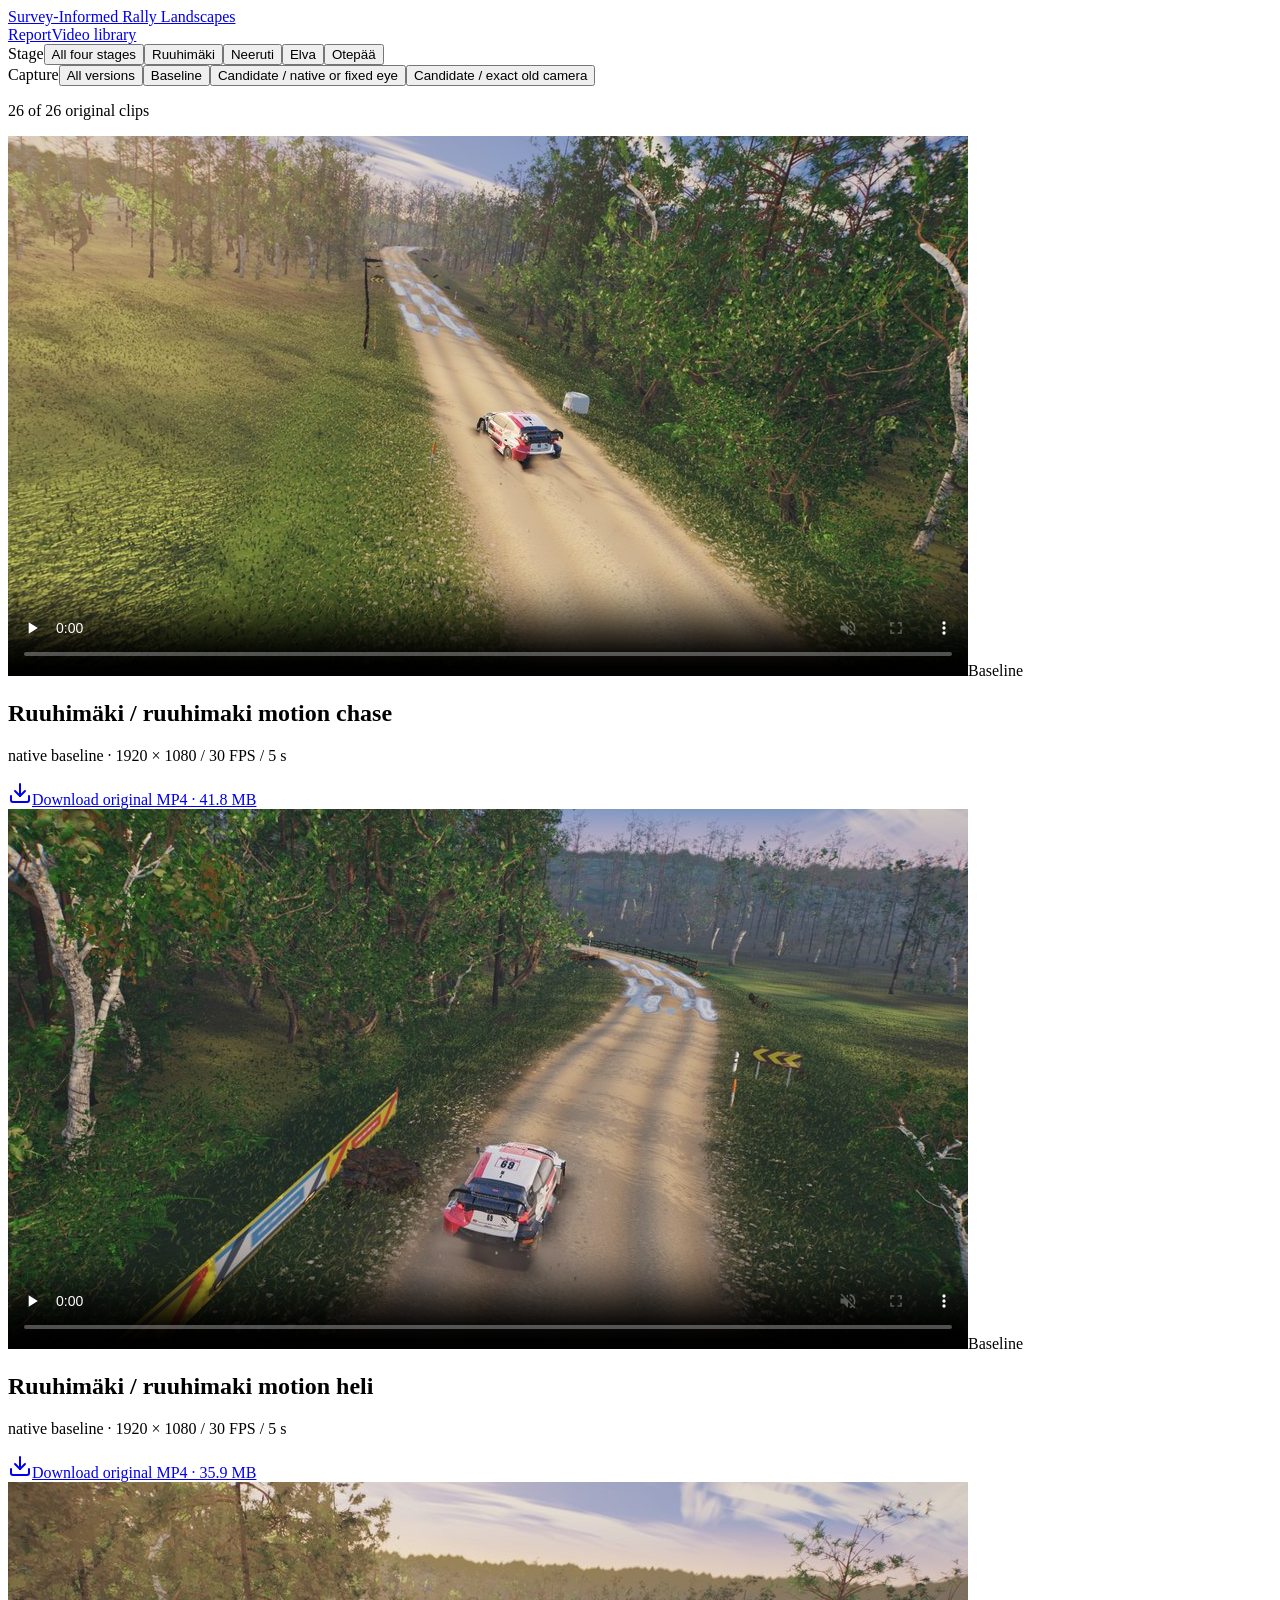
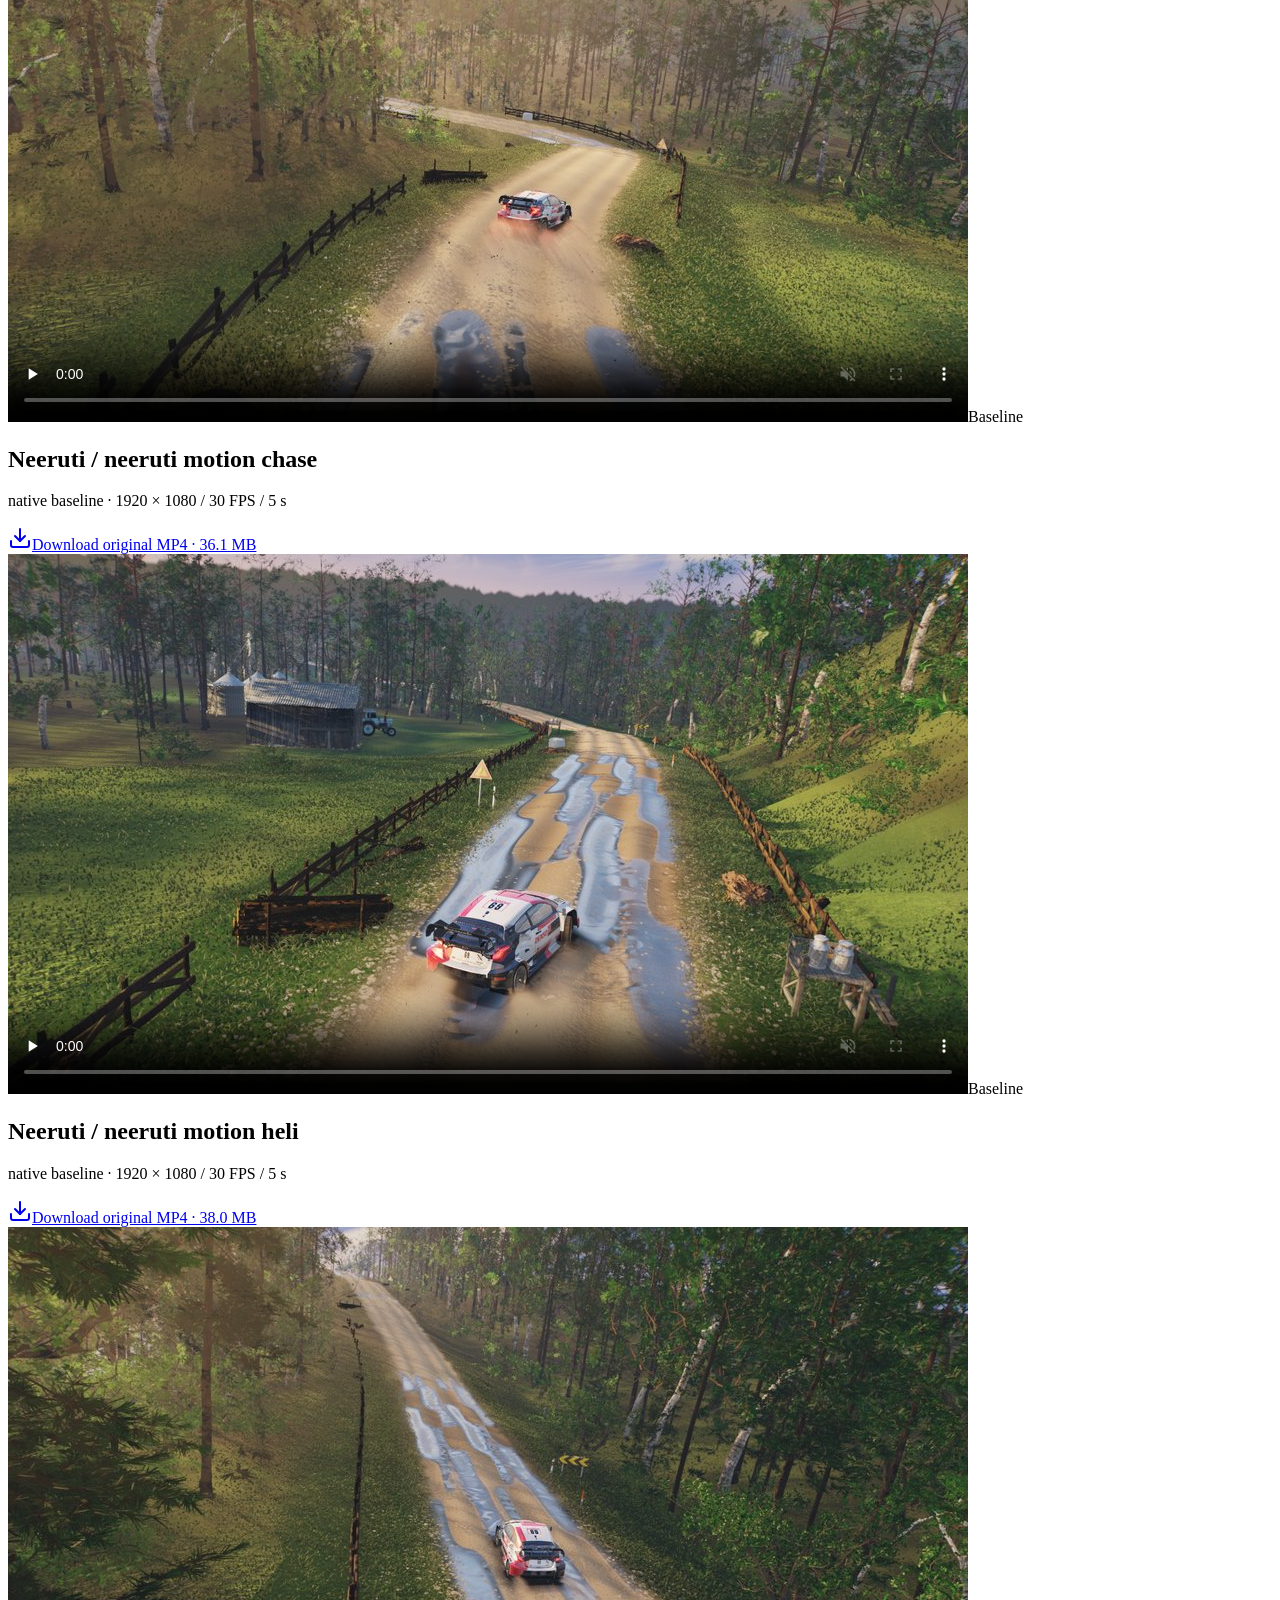
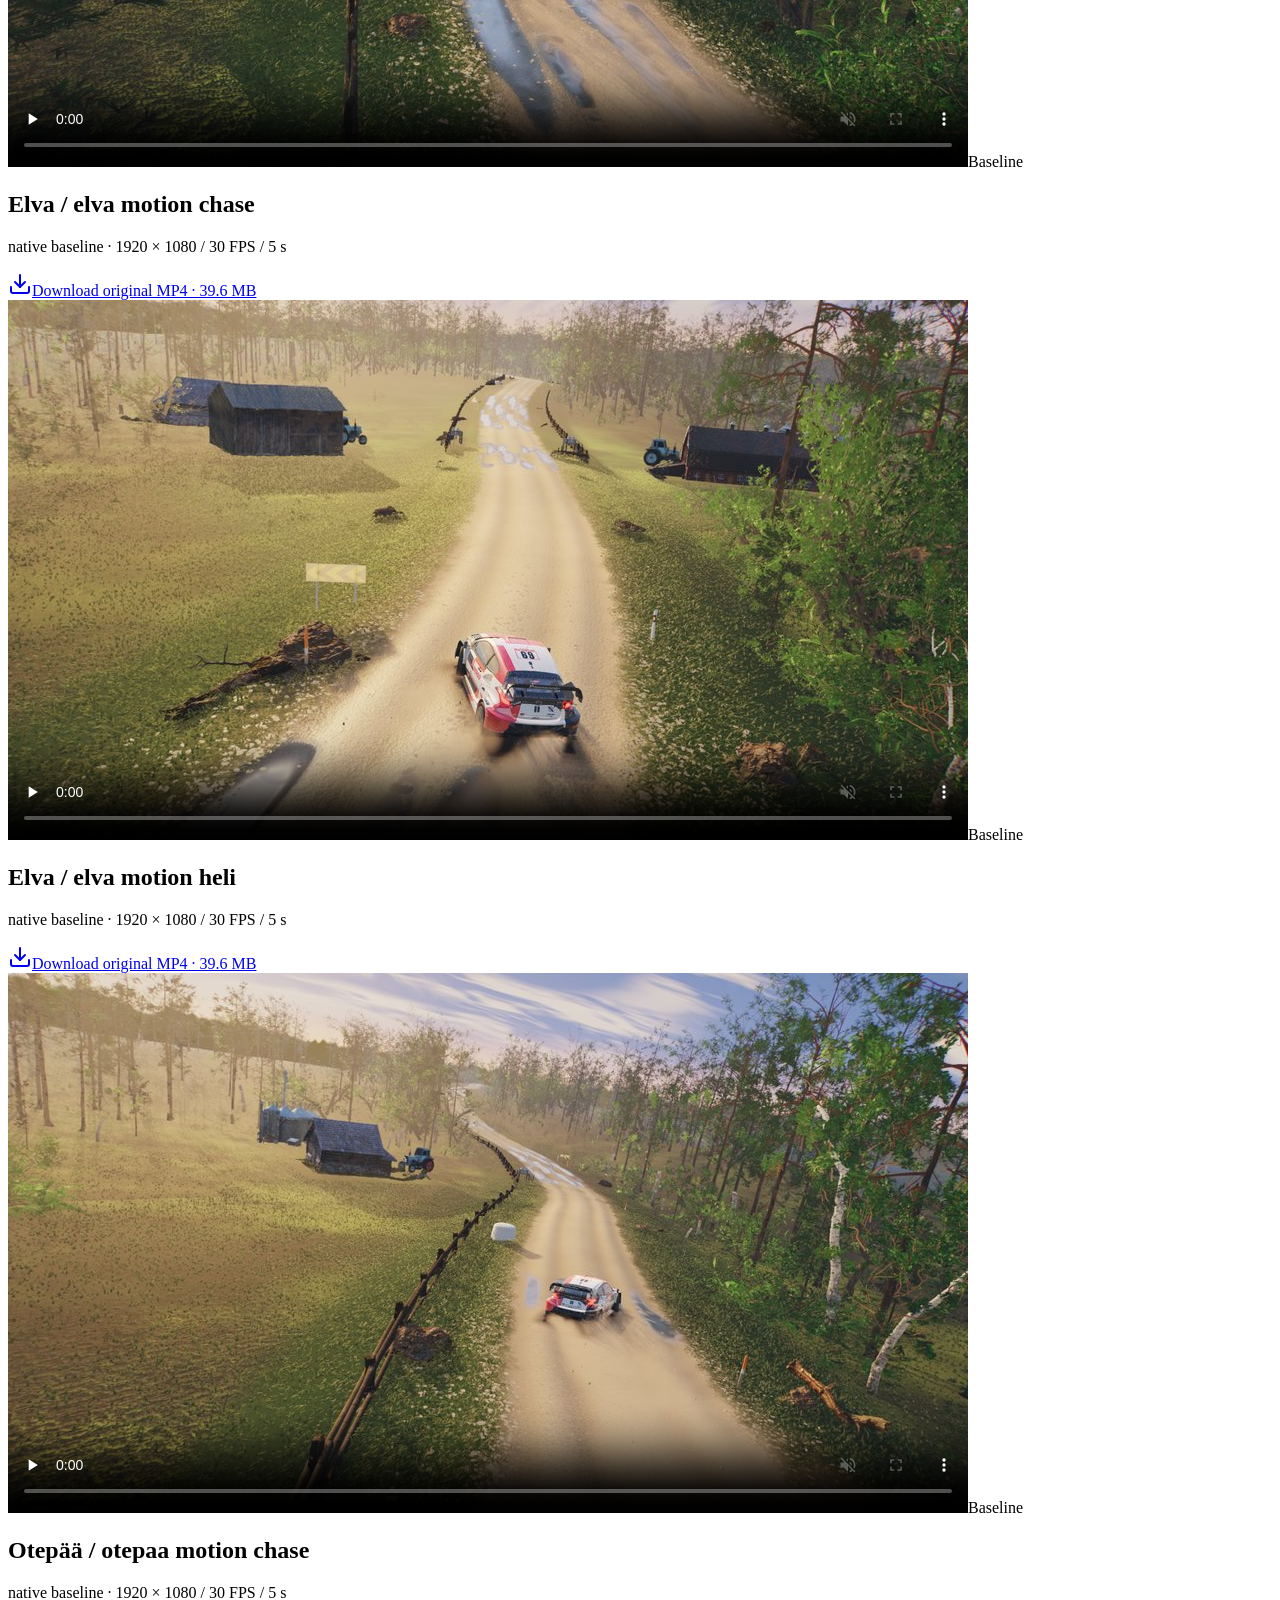
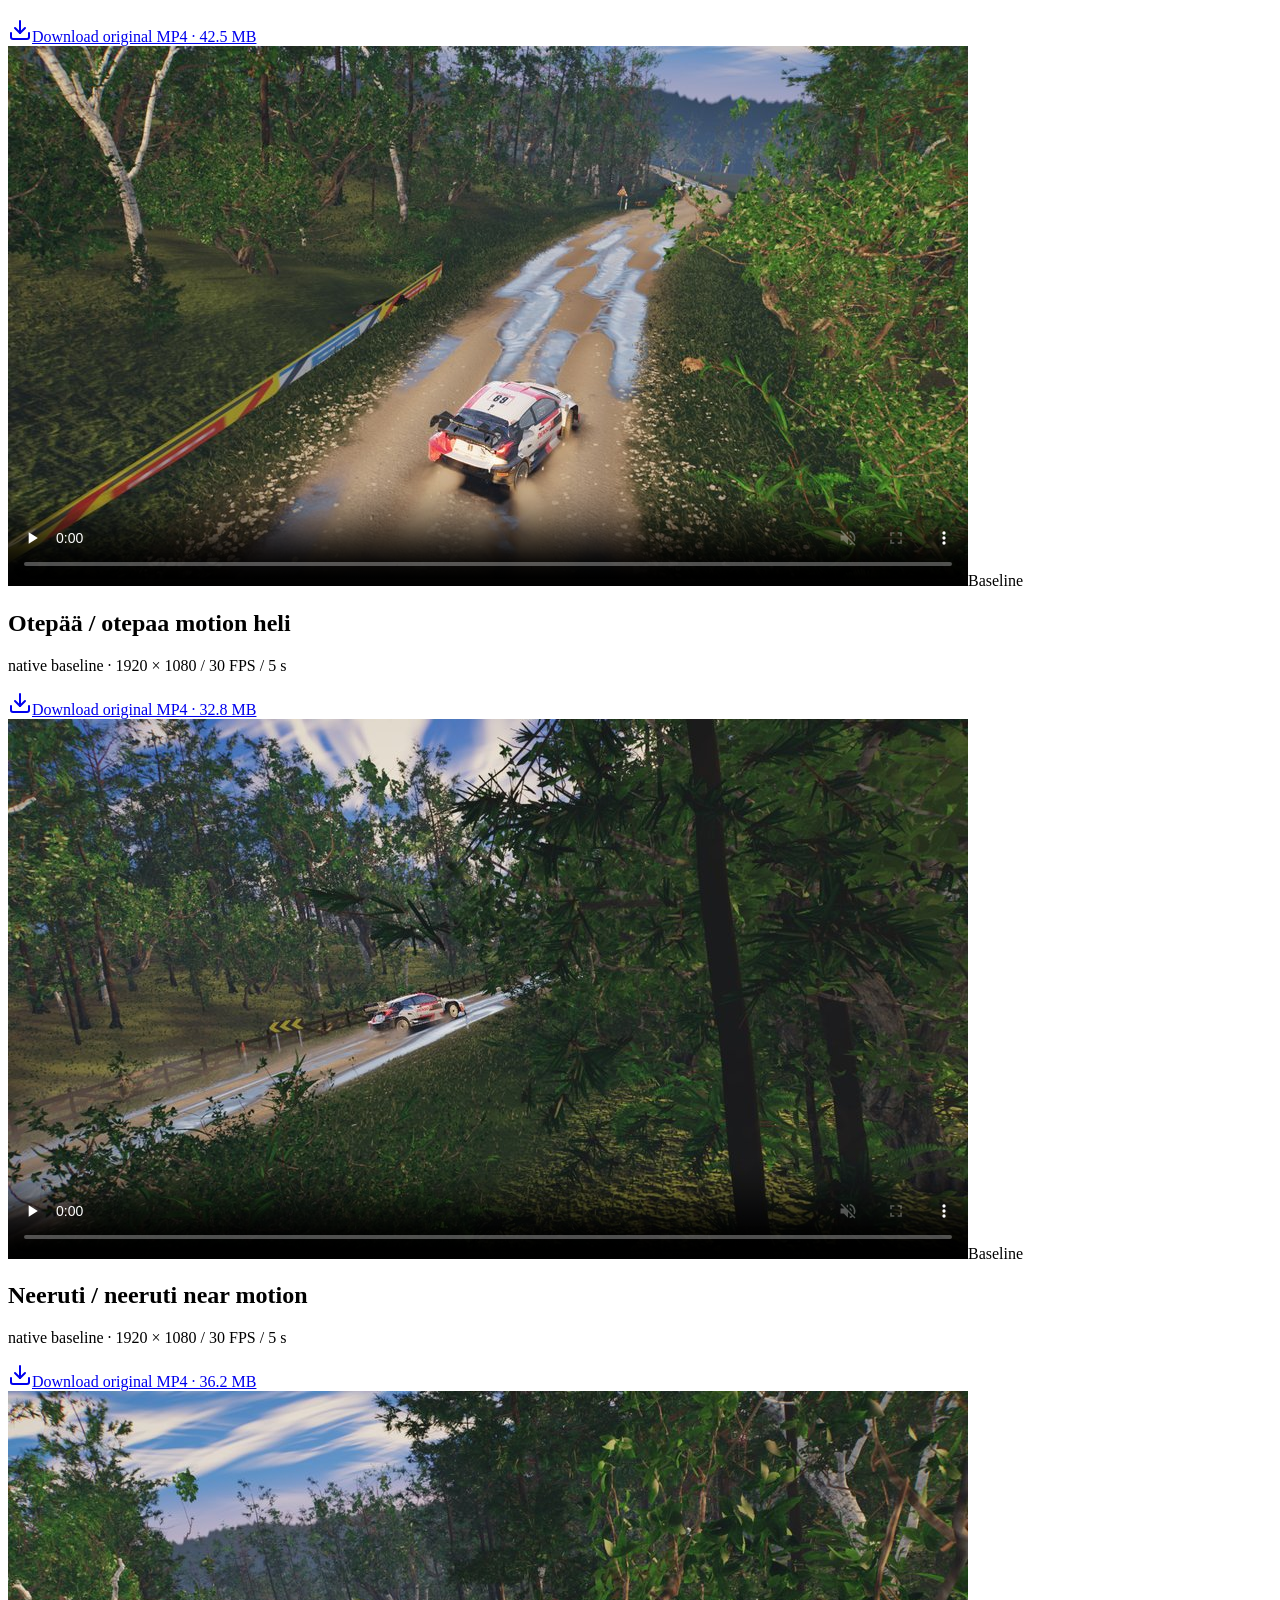
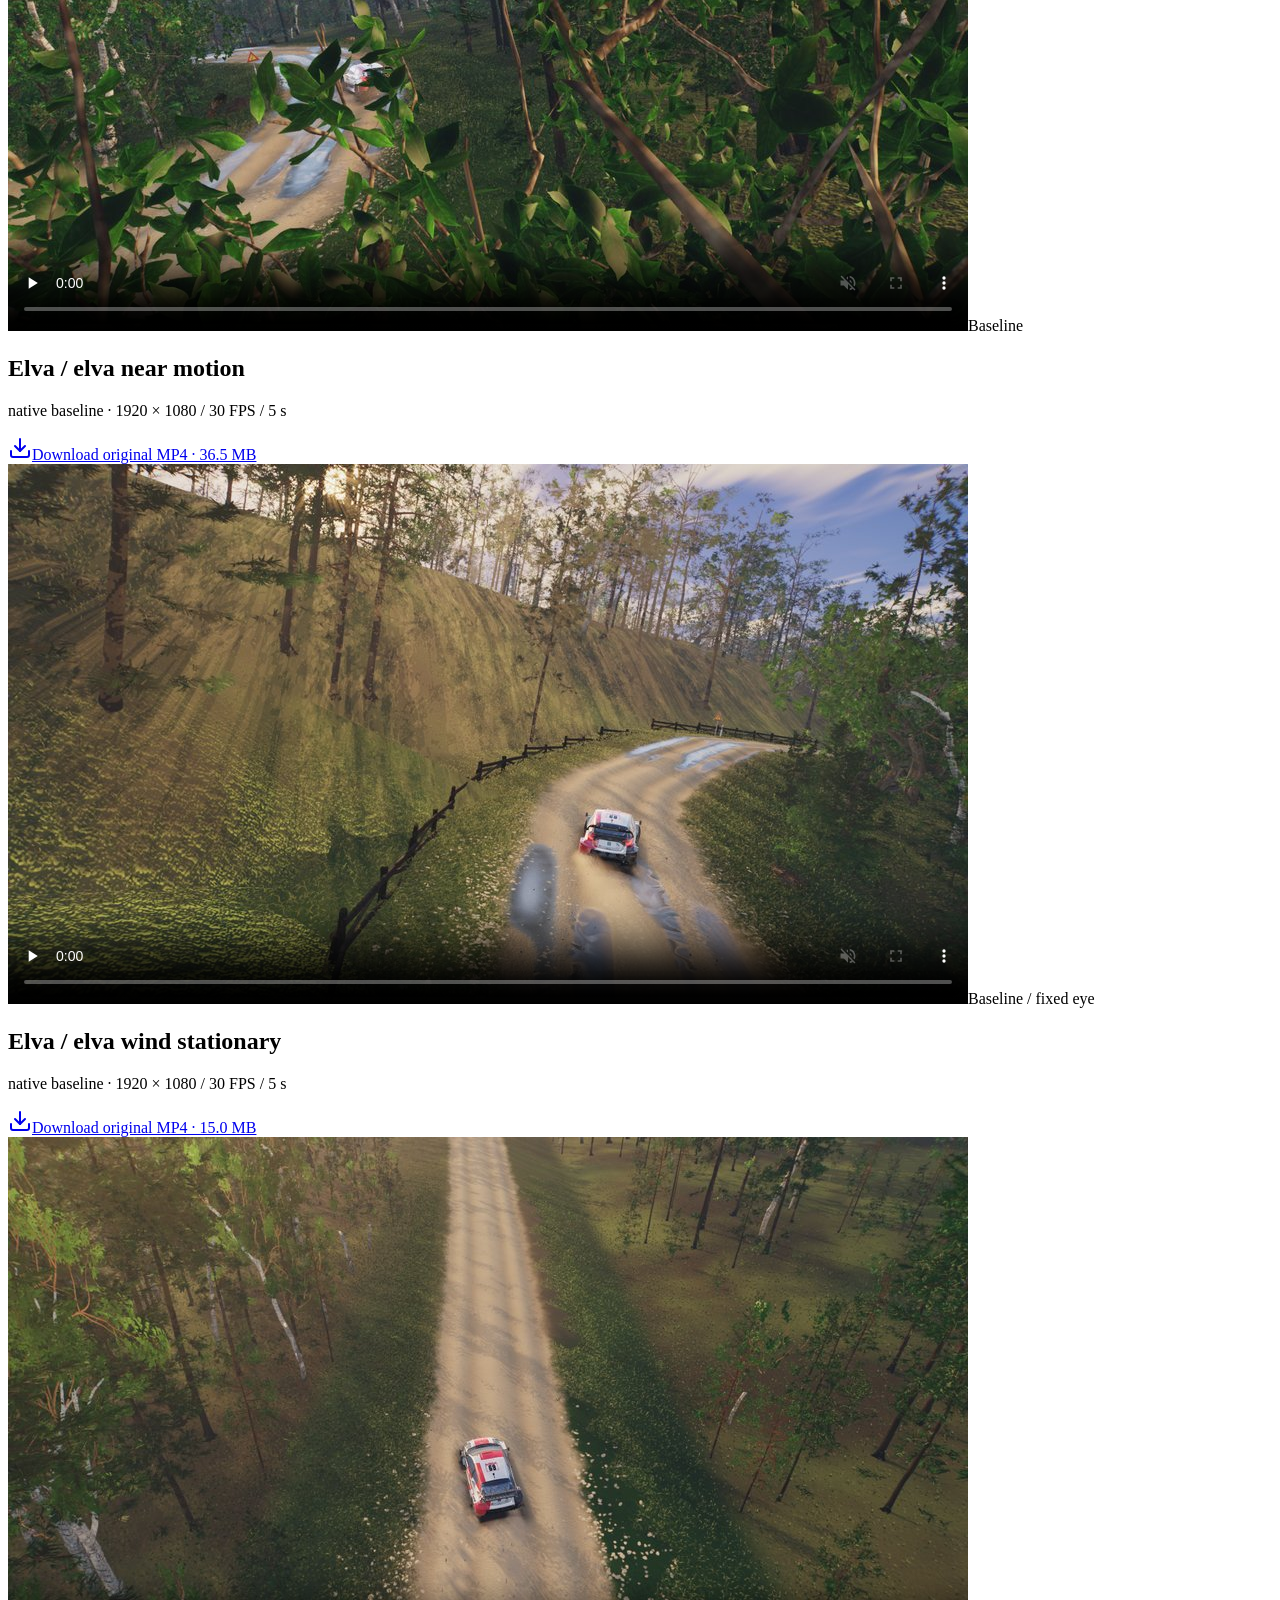
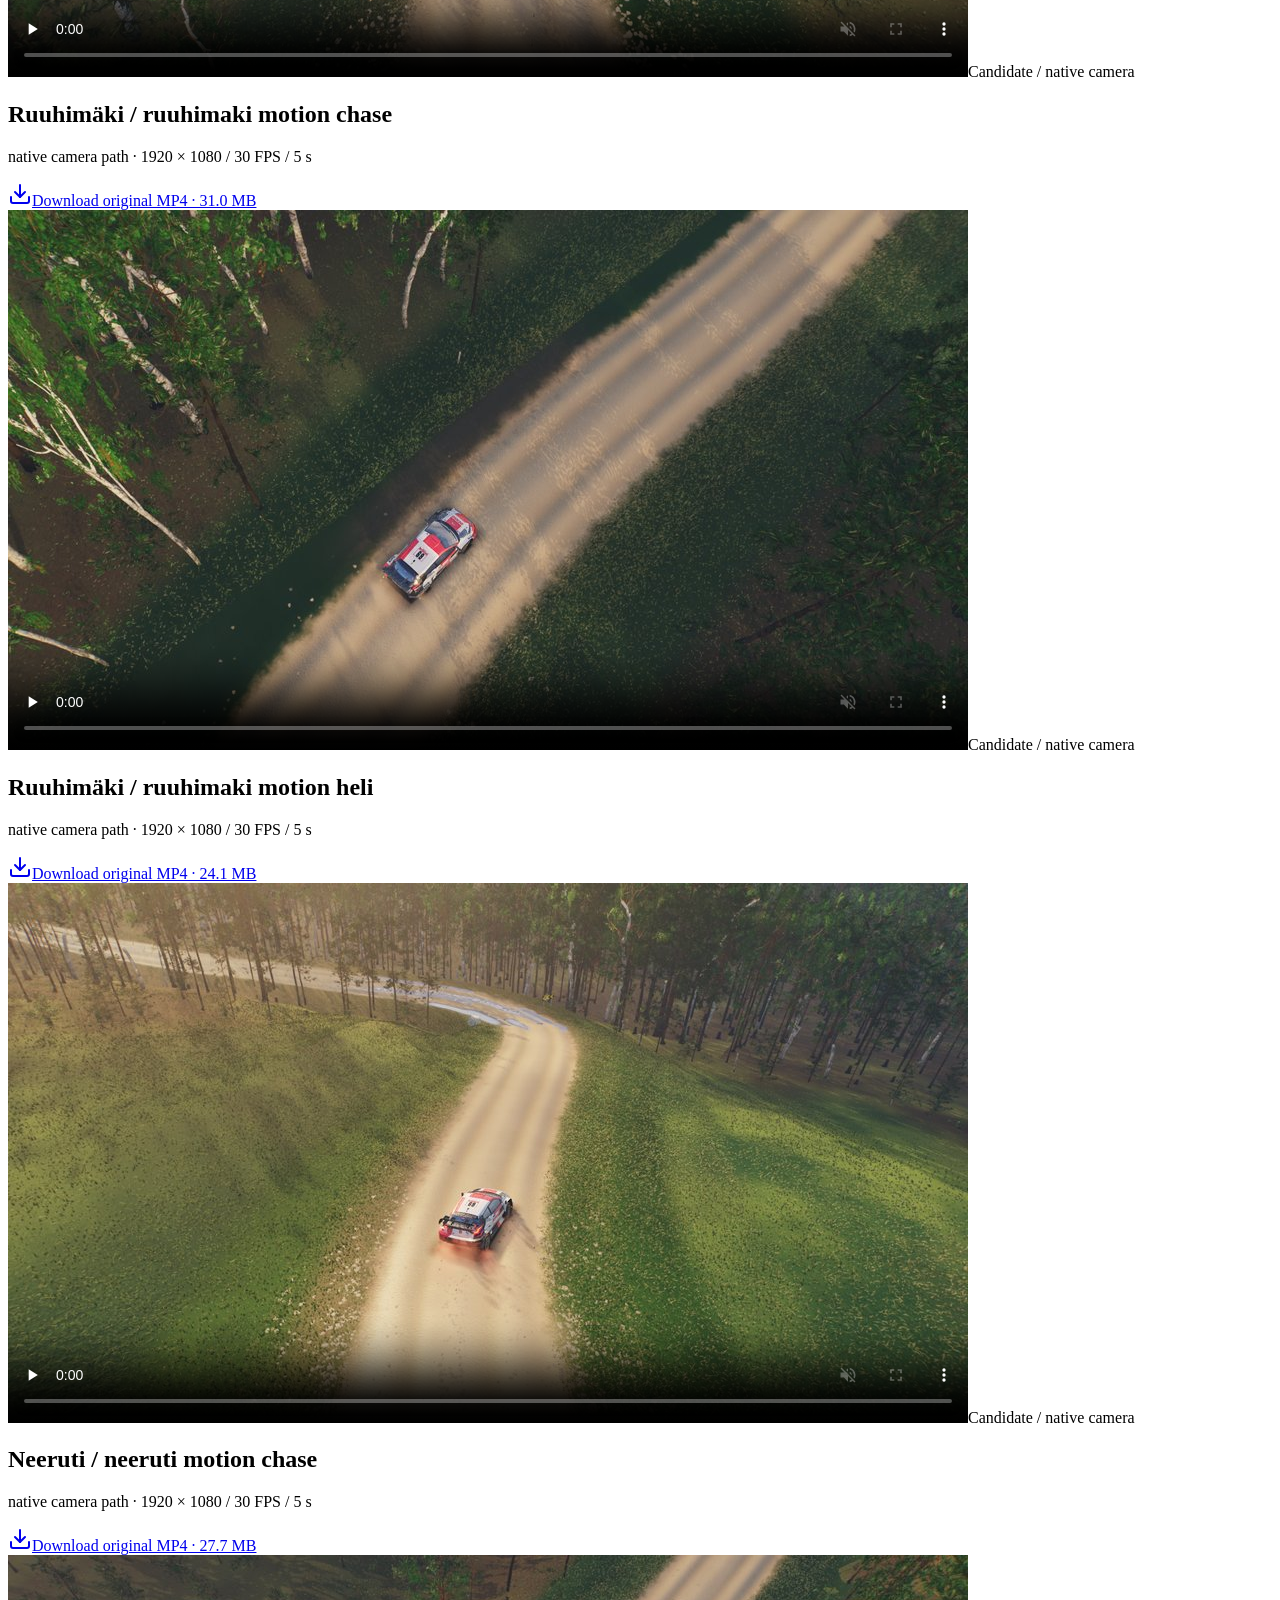
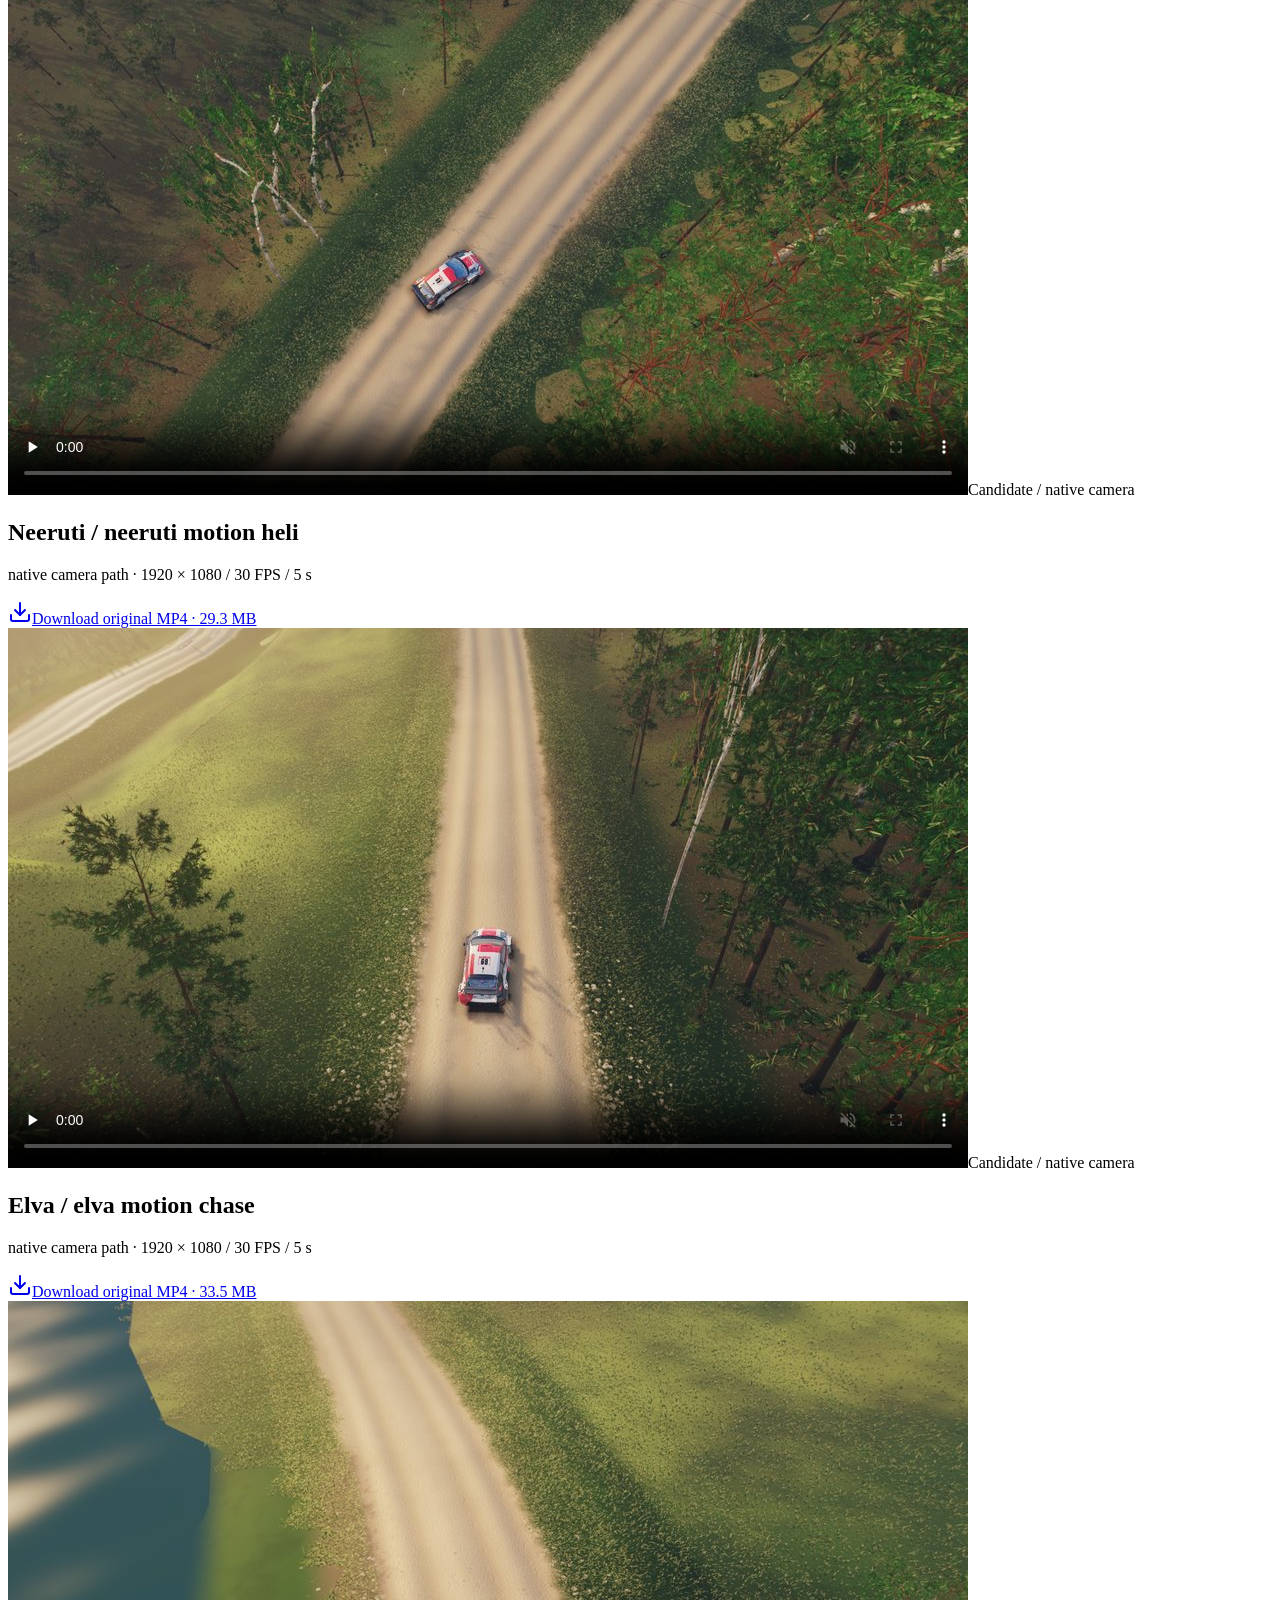
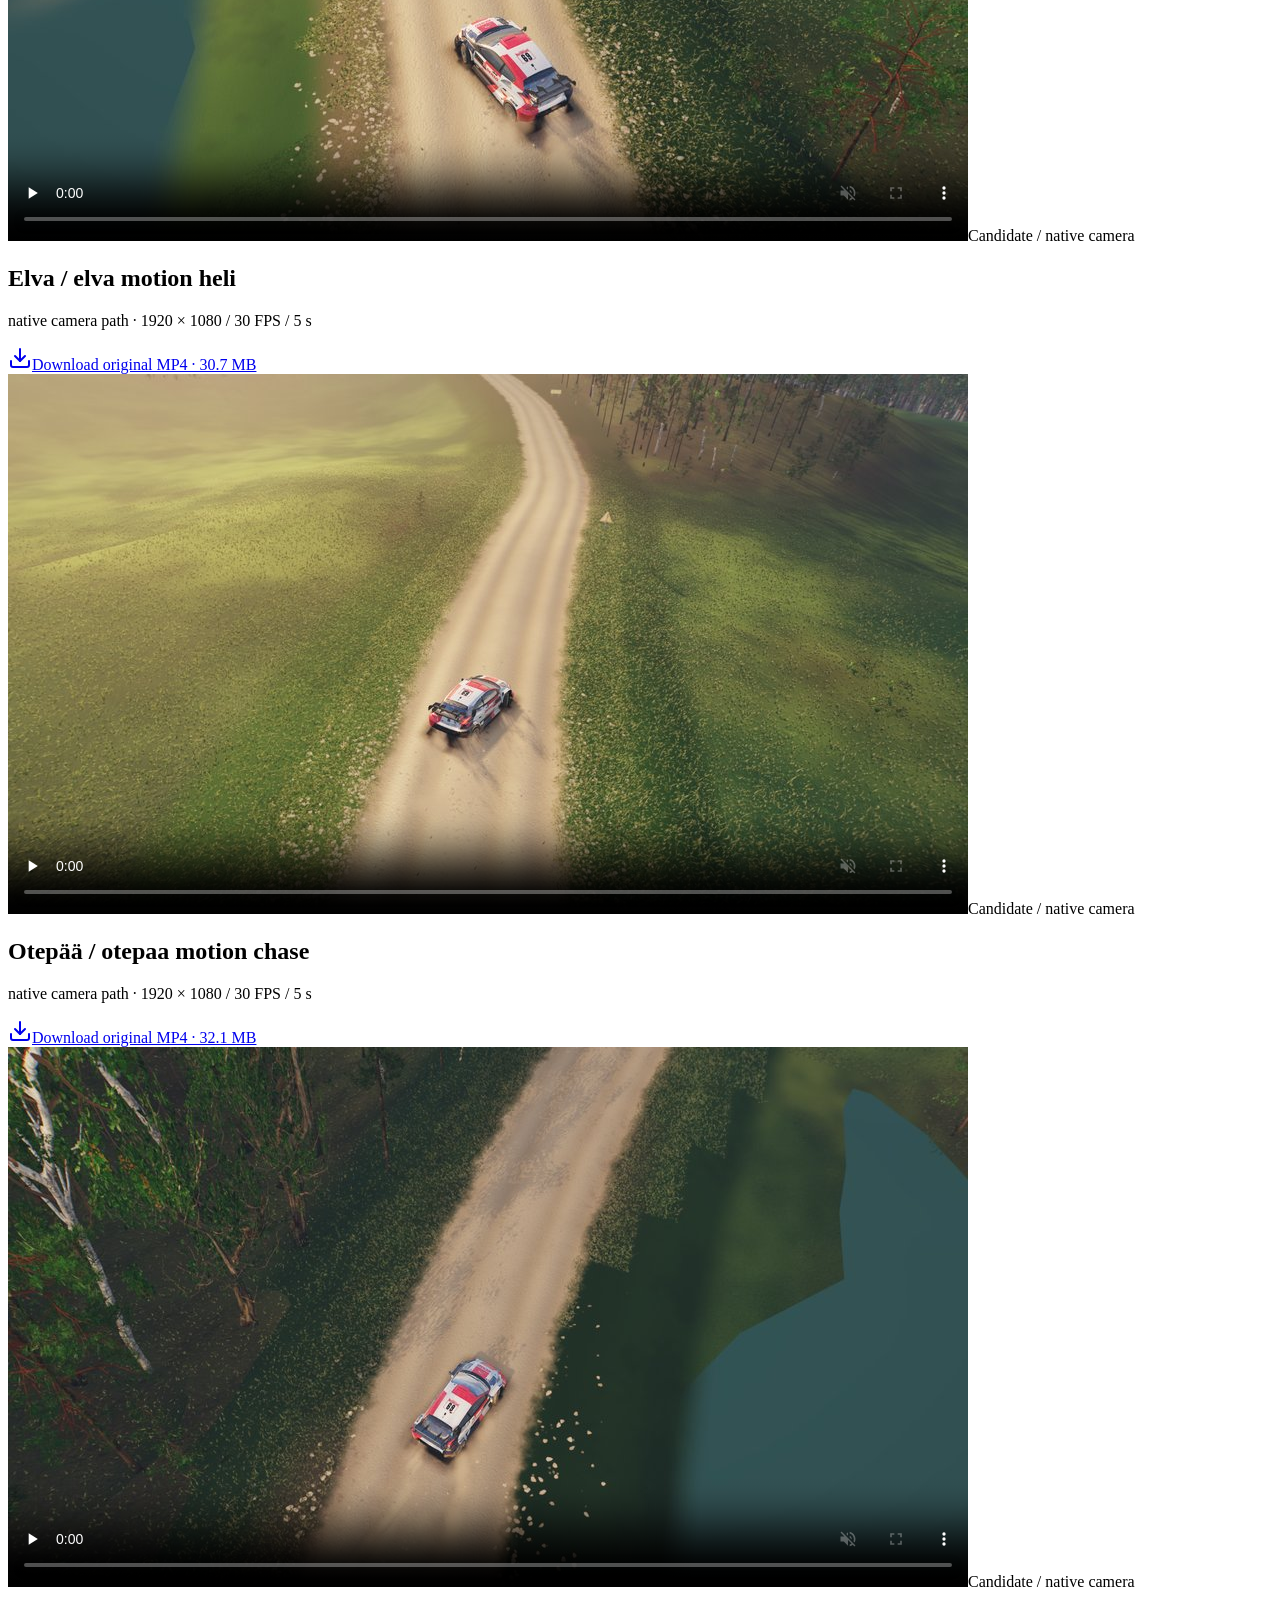
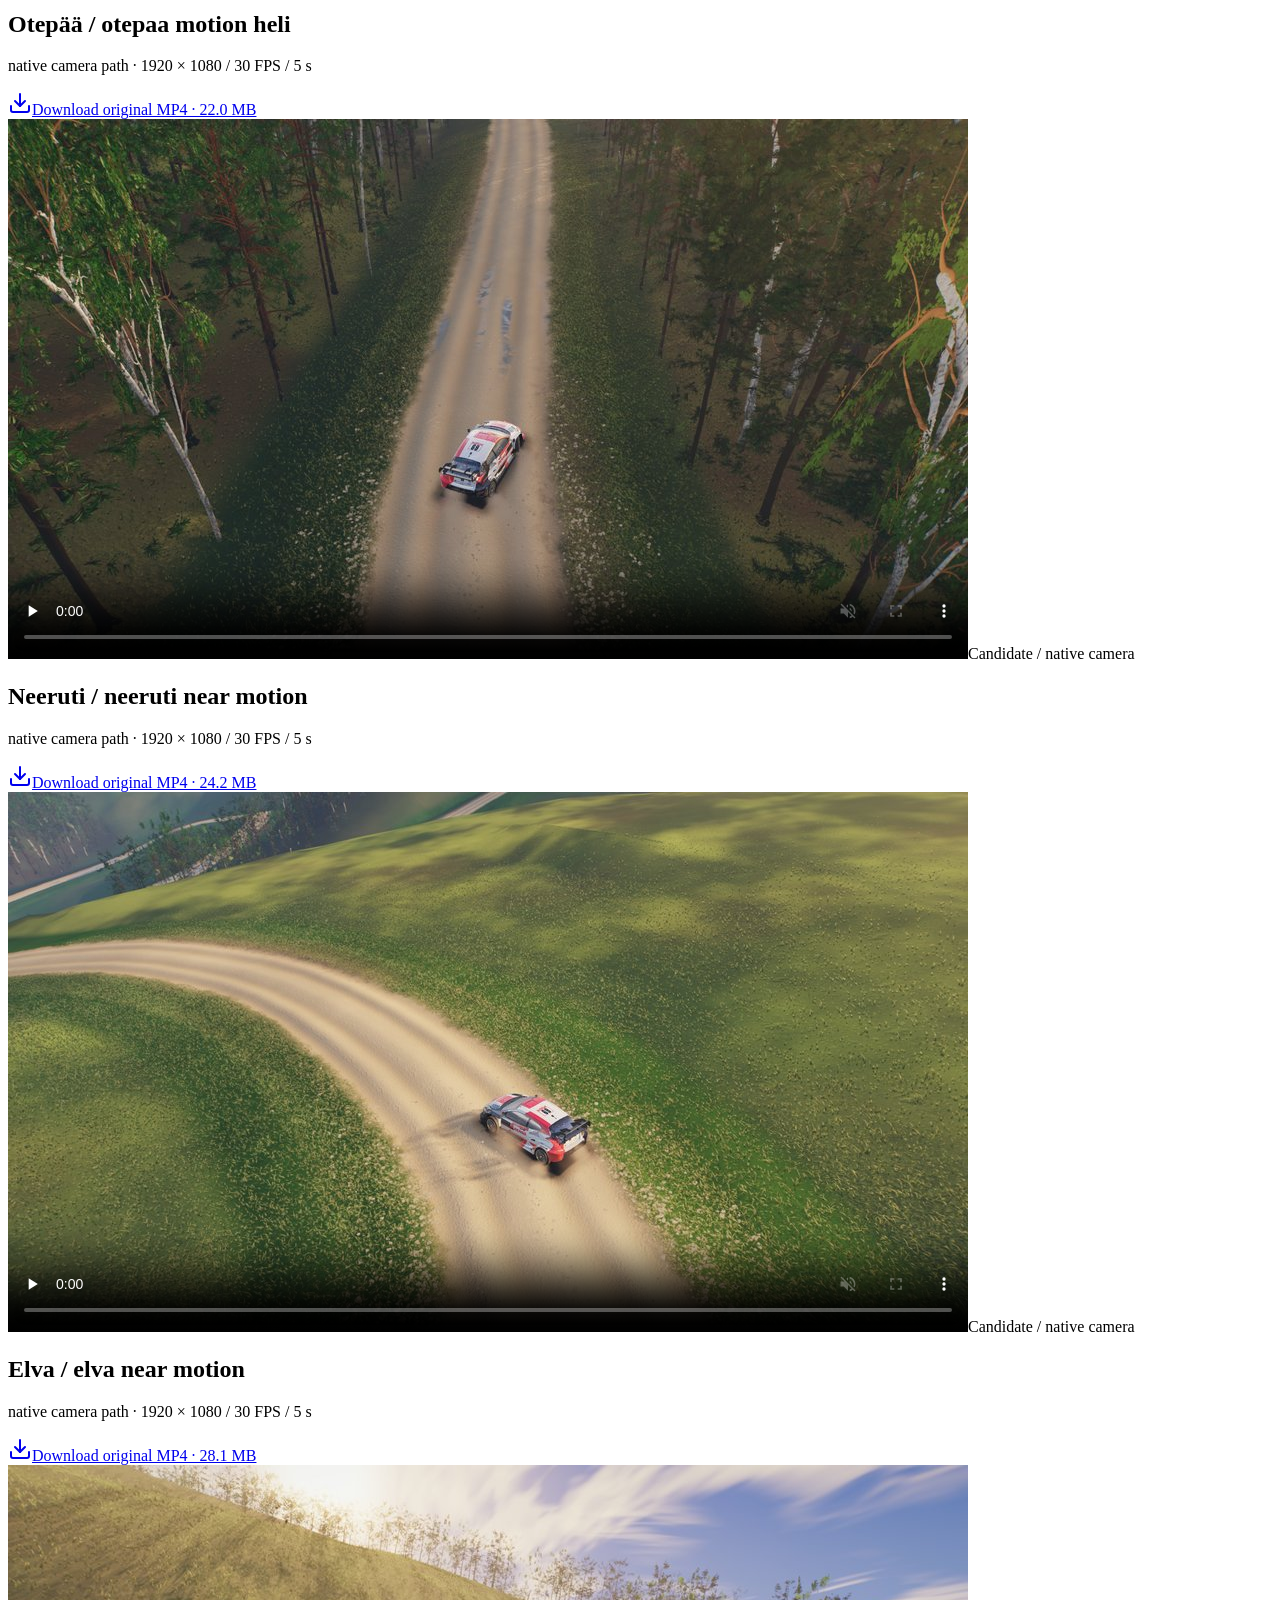
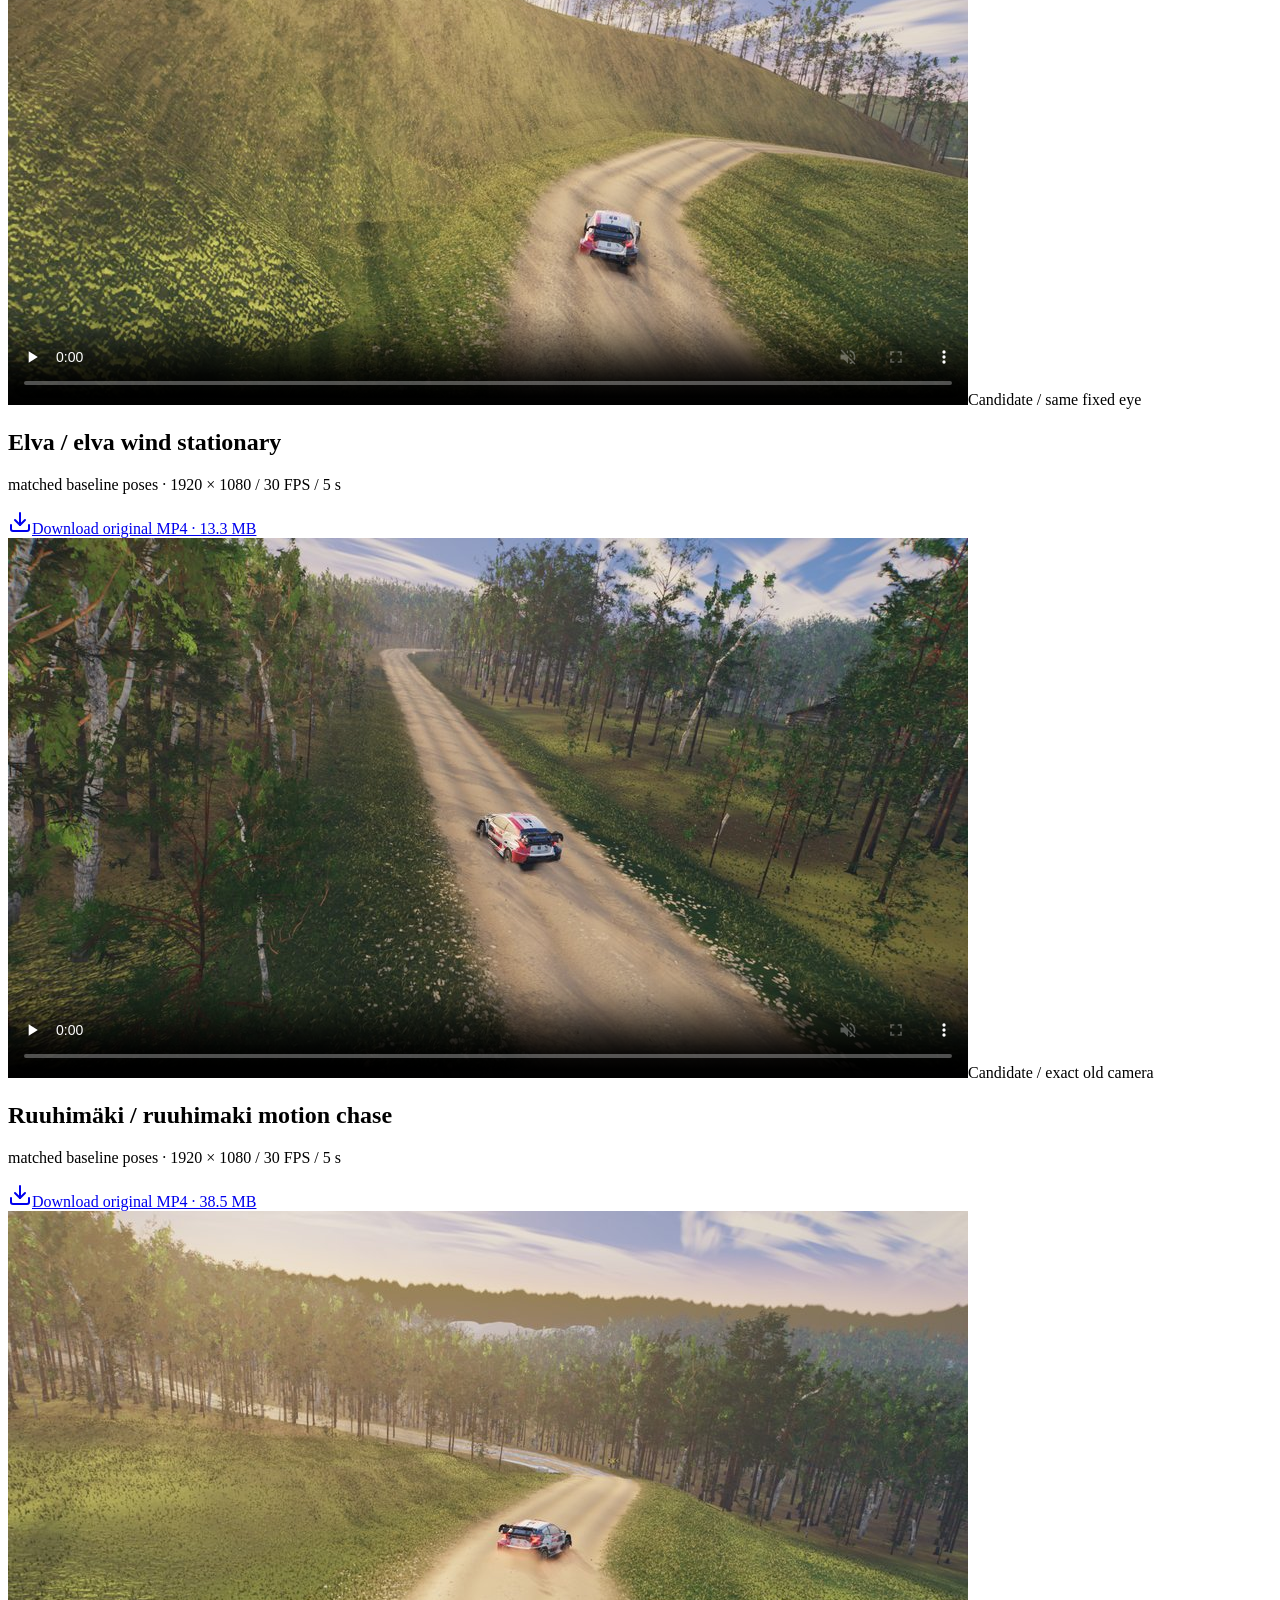
==== videos/index.html @ 4f61b0b7 "Deploy Lovable first-draft dark editorial app to GitHub Pages Co-authored-by: Copilot App <223556219" ====
<!DOCTYPE html><html lang="en"><head><meta charSet="utf-8"/><meta name="viewport" content="width=device-width, initial-scale=1"/><link rel="stylesheet" href="/tgr-landscape-report/assets/styles-DzgG0--J.css" data-precedence="default"/><link rel="stylesheet" href="https://fonts.googleapis.com/css2?family=IBM+Plex+Sans:wght@400;500;600&amp;family=IBM+Plex+Mono:wght@400;600&amp;family=Newsreader:ital,opsz,wght@0,6..72,400;0,6..72,600;1,6..72,400&amp;display=swap" data-precedence="default"/><title>26 clips. One traceable comparison. — Rally Landscapes video library</title><meta property="og:type" content="website"/><meta name="twitter:card" content="summary_large_image"/><meta name="description" content="Original full-HD captures filterable by stage and capture version, with download links and checksums."/><meta property="og:title" content="26 clips. One traceable comparison."/><meta property="og:description" content="Original 1920×1080 / 30 FPS five-second clips, filterable by stage and capture version."/><link rel="modulepreload" href="/tgr-landscape-report/assets/index-DmBItSkf.js"/><link rel="modulepreload" href="/tgr-landscape-report/assets/videos-CkbTO1bH.js"/><link rel="modulepreload" href="/tgr-landscape-report/assets/SiteHeader-CW4twne0.js"/><link rel="preconnect" href="https://fonts.googleapis.com"/><link rel="preconnect" href="https://fonts.gstatic.com" crossorigin="anonymous"/><link rel="icon" href="/favicon.ico" type="image/x-icon"/></head><body><!--$--><header class="sticky top-0 z-40 border-b border-border bg-background/85 backdrop-blur-md"><div class="mx-auto flex h-14 max-w-[1400px] items-center justify-between gap-4 px-5 md:px-10"><a class="flex items-baseline gap-2.5" href="/tgr-landscape-report/"><span class="size-2 translate-y-[-1px] rounded-full bg-signal" aria-hidden="true"></span><span class="whitespace-nowrap font-display text-[1.05rem] tracking-tight"><span class="hidden sm:inline">Survey-Informed </span>Rally Landscapes</span></a><nav class="flex shrink-0 items-center gap-4 whitespace-nowrap" aria-label="Primary"><a class="relative px-1 py-2 text-sm text-muted-foreground transition-colors hover:text-foreground data-[status=active]:text-foreground data-[status=active]:after:absolute data-[status=active]:after:inset-x-1 data-[status=active]:after:-bottom-px data-[status=active]:after:h-px data-[status=active]:after:bg-primary" href="/tgr-landscape-report/">Report</a><a class="relative px-1 py-2 text-sm text-muted-foreground transition-colors hover:text-foreground data-[status=active]:text-foreground data-[status=active]:after:absolute data-[status=active]:after:inset-x-1 data-[status=active]:after:-bottom-px data-[status=active]:after:h-px data-[status=active]:after:bg-primary active" href="/tgr-landscape-report/videos" data-status="active" aria-current="page">Video library</a></nav></div></header><div class="sticky top-14 z-30 border-b border-border bg-background/90 backdrop-blur-md"><div class="mx-auto flex max-w-[1400px] flex-col gap-3 px-5 py-4 md:px-10"><div class="flex flex-wrap items-center gap-2"><span class="eyebrow mr-1">Stage</span><button type="button" aria-pressed="true" class="rounded-full border px-3 py-1.5 font-mono text-xs transition-colors focus-ring border-primary bg-primary text-primary-foreground">All four stages</button><button type="button" aria-pressed="false" class="rounded-full border px-3 py-1.5 font-mono text-xs transition-colors focus-ring border-border text-muted-foreground hover:border-primary/50 hover:text-foreground">Ruuhimäki</button><button type="button" aria-pressed="false" class="rounded-full border px-3 py-1.5 font-mono text-xs transition-colors focus-ring border-border text-muted-foreground hover:border-primary/50 hover:text-foreground">Neeruti</button><button type="button" aria-pressed="false" class="rounded-full border px-3 py-1.5 font-mono text-xs transition-colors focus-ring border-border text-muted-foreground hover:border-primary/50 hover:text-foreground">Elva</button><button type="button" aria-pressed="false" class="rounded-full border px-3 py-1.5 font-mono text-xs transition-colors focus-ring border-border text-muted-foreground hover:border-primary/50 hover:text-foreground">Otepää</button></div><div class="flex flex-wrap items-center gap-2"><span class="eyebrow mr-1">Capture</span><button type="button" aria-pressed="true" class="rounded-full border px-3 py-1.5 font-mono text-xs transition-colors focus-ring border-primary bg-primary text-primary-foreground">All versions</button><button type="button" aria-pressed="false" class="rounded-full border px-3 py-1.5 font-mono text-xs transition-colors focus-ring border-border text-muted-foreground hover:border-primary/50 hover:text-foreground">Baseline</button><button type="button" aria-pressed="false" class="rounded-full border px-3 py-1.5 font-mono text-xs transition-colors focus-ring border-border text-muted-foreground hover:border-primary/50 hover:text-foreground">Candidate / native or fixed eye</button><button type="button" aria-pressed="false" class="rounded-full border px-3 py-1.5 font-mono text-xs transition-colors focus-ring border-border text-muted-foreground hover:border-primary/50 hover:text-foreground">Candidate / exact old camera</button></div></div></div><main class="mx-auto max-w-[1400px] px-5 py-12 md:px-10"><p role="status" class="eyebrow tabular-nums"><span class="text-primary">26</span> of <!-- -->26<!-- --> original clips</p><div class="mt-6 grid gap-5 md:grid-cols-2"><article class="plate space-y-3 p-4 md:p-5"><video controls="" muted="" playsInline="" preload="none" poster="https://erjadi.github.io/tgr-landscape-report/posters/before-ruuhimaki_motion_chase.jpg" src="https://github.com/erjadi/tgr-landscape-report/releases/download/media-v1/before__ruuhimaki_motion_chase.mp4" aria-label="Ruuhimäki / ruuhimaki motion chase - Baseline" class="w-full rounded-[10px] border border-border bg-card"></video><span class="eyebrow flex items-center gap-2"><span class="size-1.5 rounded-full bg-muted-foreground" aria-hidden="true"></span>Baseline</span><h2 class="font-display text-xl leading-snug">Ruuhimäki / ruuhimaki motion chase</h2><p class="text-xs text-muted-foreground">native baseline · 1920 × 1080 / 30 FPS / 5 s</p><a href="https://github.com/erjadi/tgr-landscape-report/releases/download/media-v1/before__ruuhimaki_motion_chase.mp4" download="" class="inline-flex items-center gap-2 rounded-full border border-border px-3 py-1.5 font-mono text-xs text-foreground transition-colors hover:border-primary hover:text-primary focus-ring"><svg xmlns="http://www.w3.org/2000/svg" width="24" height="24" viewBox="0 0 24 24" fill="none" stroke="currentColor" stroke-width="2" stroke-linecap="round" stroke-linejoin="round" class="lucide lucide-download size-3.5" aria-hidden="true"><path d="M12 15V3"></path><path d="M21 15v4a2 2 0 0 1-2 2H5a2 2 0 0 1-2-2v-4"></path><path d="m7 10 5 5 5-5"></path></svg>Download original MP4 · 41.8 MB</a></article><article class="plate space-y-3 p-4 md:p-5"><video controls="" muted="" playsInline="" preload="none" poster="https://erjadi.github.io/tgr-landscape-report/posters/before-ruuhimaki_motion_heli.jpg" src="https://github.com/erjadi/tgr-landscape-report/releases/download/media-v1/before__ruuhimaki_motion_heli.mp4" aria-label="Ruuhimäki / ruuhimaki motion heli - Baseline" class="w-full rounded-[10px] border border-border bg-card"></video><span class="eyebrow flex items-center gap-2"><span class="size-1.5 rounded-full bg-muted-foreground" aria-hidden="true"></span>Baseline</span><h2 class="font-display text-xl leading-snug">Ruuhimäki / ruuhimaki motion heli</h2><p class="text-xs text-muted-foreground">native baseline · 1920 × 1080 / 30 FPS / 5 s</p><a href="https://github.com/erjadi/tgr-landscape-report/releases/download/media-v1/before__ruuhimaki_motion_heli.mp4" download="" class="inline-flex items-center gap-2 rounded-full border border-border px-3 py-1.5 font-mono text-xs text-foreground transition-colors hover:border-primary hover:text-primary focus-ring"><svg xmlns="http://www.w3.org/2000/svg" width="24" height="24" viewBox="0 0 24 24" fill="none" stroke="currentColor" stroke-width="2" stroke-linecap="round" stroke-linejoin="round" class="lucide lucide-download size-3.5" aria-hidden="true"><path d="M12 15V3"></path><path d="M21 15v4a2 2 0 0 1-2 2H5a2 2 0 0 1-2-2v-4"></path><path d="m7 10 5 5 5-5"></path></svg>Download original MP4 · 35.9 MB</a></article><article class="plate space-y-3 p-4 md:p-5"><video controls="" muted="" playsInline="" preload="none" poster="https://erjadi.github.io/tgr-landscape-report/posters/before-neeruti_motion_chase.jpg" src="https://github.com/erjadi/tgr-landscape-report/releases/download/media-v1/before__neeruti_motion_chase.mp4" aria-label="Neeruti / neeruti motion chase - Baseline" class="w-full rounded-[10px] border border-border bg-card"></video><span class="eyebrow flex items-center gap-2"><span class="size-1.5 rounded-full bg-muted-foreground" aria-hidden="true"></span>Baseline</span><h2 class="font-display text-xl leading-snug">Neeruti / neeruti motion chase</h2><p class="text-xs text-muted-foreground">native baseline · 1920 × 1080 / 30 FPS / 5 s</p><a href="https://github.com/erjadi/tgr-landscape-report/releases/download/media-v1/before__neeruti_motion_chase.mp4" download="" class="inline-flex items-center gap-2 rounded-full border border-border px-3 py-1.5 font-mono text-xs text-foreground transition-colors hover:border-primary hover:text-primary focus-ring"><svg xmlns="http://www.w3.org/2000/svg" width="24" height="24" viewBox="0 0 24 24" fill="none" stroke="currentColor" stroke-width="2" stroke-linecap="round" stroke-linejoin="round" class="lucide lucide-download size-3.5" aria-hidden="true"><path d="M12 15V3"></path><path d="M21 15v4a2 2 0 0 1-2 2H5a2 2 0 0 1-2-2v-4"></path><path d="m7 10 5 5 5-5"></path></svg>Download original MP4 · 36.1 MB</a></article><article class="plate space-y-3 p-4 md:p-5"><video controls="" muted="" playsInline="" preload="none" poster="https://erjadi.github.io/tgr-landscape-report/posters/before-neeruti_motion_heli.jpg" src="https://github.com/erjadi/tgr-landscape-report/releases/download/media-v1/before__neeruti_motion_heli.mp4" aria-label="Neeruti / neeruti motion heli - Baseline" class="w-full rounded-[10px] border border-border bg-card"></video><span class="eyebrow flex items-center gap-2"><span class="size-1.5 rounded-full bg-muted-foreground" aria-hidden="true"></span>Baseline</span><h2 class="font-display text-xl leading-snug">Neeruti / neeruti motion heli</h2><p class="text-xs text-muted-foreground">native baseline · 1920 × 1080 / 30 FPS / 5 s</p><a href="https://github.com/erjadi/tgr-landscape-report/releases/download/media-v1/before__neeruti_motion_heli.mp4" download="" class="inline-flex items-center gap-2 rounded-full border border-border px-3 py-1.5 font-mono text-xs text-foreground transition-colors hover:border-primary hover:text-primary focus-ring"><svg xmlns="http://www.w3.org/2000/svg" width="24" height="24" viewBox="0 0 24 24" fill="none" stroke="currentColor" stroke-width="2" stroke-linecap="round" stroke-linejoin="round" class="lucide lucide-download size-3.5" aria-hidden="true"><path d="M12 15V3"></path><path d="M21 15v4a2 2 0 0 1-2 2H5a2 2 0 0 1-2-2v-4"></path><path d="m7 10 5 5 5-5"></path></svg>Download original MP4 · 38.0 MB</a></article><article class="plate space-y-3 p-4 md:p-5"><video controls="" muted="" playsInline="" preload="none" poster="https://erjadi.github.io/tgr-landscape-report/posters/before-elva_motion_chase.jpg" src="https://github.com/erjadi/tgr-landscape-report/releases/download/media-v1/before__elva_motion_chase.mp4" aria-label="Elva / elva motion chase - Baseline" class="w-full rounded-[10px] border border-border bg-card"></video><span class="eyebrow flex items-center gap-2"><span class="size-1.5 rounded-full bg-muted-foreground" aria-hidden="true"></span>Baseline</span><h2 class="font-display text-xl leading-snug">Elva / elva motion chase</h2><p class="text-xs text-muted-foreground">native baseline · 1920 × 1080 / 30 FPS / 5 s</p><a href="https://github.com/erjadi/tgr-landscape-report/releases/download/media-v1/before__elva_motion_chase.mp4" download="" class="inline-flex items-center gap-2 rounded-full border border-border px-3 py-1.5 font-mono text-xs text-foreground transition-colors hover:border-primary hover:text-primary focus-ring"><svg xmlns="http://www.w3.org/2000/svg" width="24" height="24" viewBox="0 0 24 24" fill="none" stroke="currentColor" stroke-width="2" stroke-linecap="round" stroke-linejoin="round" class="lucide lucide-download size-3.5" aria-hidden="true"><path d="M12 15V3"></path><path d="M21 15v4a2 2 0 0 1-2 2H5a2 2 0 0 1-2-2v-4"></path><path d="m7 10 5 5 5-5"></path></svg>Download original MP4 · 39.6 MB</a></article><article class="plate space-y-3 p-4 md:p-5"><video controls="" muted="" playsInline="" preload="none" poster="https://erjadi.github.io/tgr-landscape-report/posters/before-elva_motion_heli.jpg" src="https://github.com/erjadi/tgr-landscape-report/releases/download/media-v1/before__elva_motion_heli.mp4" aria-label="Elva / elva motion heli - Baseline" class="w-full rounded-[10px] border border-border bg-card"></video><span class="eyebrow flex items-center gap-2"><span class="size-1.5 rounded-full bg-muted-foreground" aria-hidden="true"></span>Baseline</span><h2 class="font-display text-xl leading-snug">Elva / elva motion heli</h2><p class="text-xs text-muted-foreground">native baseline · 1920 × 1080 / 30 FPS / 5 s</p><a href="https://github.com/erjadi/tgr-landscape-report/releases/download/media-v1/before__elva_motion_heli.mp4" download="" class="inline-flex items-center gap-2 rounded-full border border-border px-3 py-1.5 font-mono text-xs text-foreground transition-colors hover:border-primary hover:text-primary focus-ring"><svg xmlns="http://www.w3.org/2000/svg" width="24" height="24" viewBox="0 0 24 24" fill="none" stroke="currentColor" stroke-width="2" stroke-linecap="round" stroke-linejoin="round" class="lucide lucide-download size-3.5" aria-hidden="true"><path d="M12 15V3"></path><path d="M21 15v4a2 2 0 0 1-2 2H5a2 2 0 0 1-2-2v-4"></path><path d="m7 10 5 5 5-5"></path></svg>Download original MP4 · 39.6 MB</a></article><article class="plate space-y-3 p-4 md:p-5"><video controls="" muted="" playsInline="" preload="none" poster="https://erjadi.github.io/tgr-landscape-report/posters/before-otepaa_motion_chase.jpg" src="https://github.com/erjadi/tgr-landscape-report/releases/download/media-v1/before__otepaa_motion_chase.mp4" aria-label="Otepää / otepaa motion chase - Baseline" class="w-full rounded-[10px] border border-border bg-card"></video><span class="eyebrow flex items-center gap-2"><span class="size-1.5 rounded-full bg-muted-foreground" aria-hidden="true"></span>Baseline</span><h2 class="font-display text-xl leading-snug">Otepää / otepaa motion chase</h2><p class="text-xs text-muted-foreground">native baseline · 1920 × 1080 / 30 FPS / 5 s</p><a href="https://github.com/erjadi/tgr-landscape-report/releases/download/media-v1/before__otepaa_motion_chase.mp4" download="" class="inline-flex items-center gap-2 rounded-full border border-border px-3 py-1.5 font-mono text-xs text-foreground transition-colors hover:border-primary hover:text-primary focus-ring"><svg xmlns="http://www.w3.org/2000/svg" width="24" height="24" viewBox="0 0 24 24" fill="none" stroke="currentColor" stroke-width="2" stroke-linecap="round" stroke-linejoin="round" class="lucide lucide-download size-3.5" aria-hidden="true"><path d="M12 15V3"></path><path d="M21 15v4a2 2 0 0 1-2 2H5a2 2 0 0 1-2-2v-4"></path><path d="m7 10 5 5 5-5"></path></svg>Download original MP4 · 42.5 MB</a></article><article class="plate space-y-3 p-4 md:p-5"><video controls="" muted="" playsInline="" preload="none" poster="https://erjadi.github.io/tgr-landscape-report/posters/before-otepaa_motion_heli.jpg" src="https://github.com/erjadi/tgr-landscape-report/releases/download/media-v1/before__otepaa_motion_heli.mp4" aria-label="Otepää / otepaa motion heli - Baseline" class="w-full rounded-[10px] border border-border bg-card"></video><span class="eyebrow flex items-center gap-2"><span class="size-1.5 rounded-full bg-muted-foreground" aria-hidden="true"></span>Baseline</span><h2 class="font-display text-xl leading-snug">Otepää / otepaa motion heli</h2><p class="text-xs text-muted-foreground">native baseline · 1920 × 1080 / 30 FPS / 5 s</p><a href="https://github.com/erjadi/tgr-landscape-report/releases/download/media-v1/before__otepaa_motion_heli.mp4" download="" class="inline-flex items-center gap-2 rounded-full border border-border px-3 py-1.5 font-mono text-xs text-foreground transition-colors hover:border-primary hover:text-primary focus-ring"><svg xmlns="http://www.w3.org/2000/svg" width="24" height="24" viewBox="0 0 24 24" fill="none" stroke="currentColor" stroke-width="2" stroke-linecap="round" stroke-linejoin="round" class="lucide lucide-download size-3.5" aria-hidden="true"><path d="M12 15V3"></path><path d="M21 15v4a2 2 0 0 1-2 2H5a2 2 0 0 1-2-2v-4"></path><path d="m7 10 5 5 5-5"></path></svg>Download original MP4 · 32.8 MB</a></article><article class="plate space-y-3 p-4 md:p-5"><video controls="" muted="" playsInline="" preload="none" poster="https://erjadi.github.io/tgr-landscape-report/posters/before-neeruti_near_motion.jpg" src="https://github.com/erjadi/tgr-landscape-report/releases/download/media-v1/before__neeruti_near_motion.mp4" aria-label="Neeruti / neeruti near motion - Baseline" class="w-full rounded-[10px] border border-border bg-card"></video><span class="eyebrow flex items-center gap-2"><span class="size-1.5 rounded-full bg-muted-foreground" aria-hidden="true"></span>Baseline</span><h2 class="font-display text-xl leading-snug">Neeruti / neeruti near motion</h2><p class="text-xs text-muted-foreground">native baseline · 1920 × 1080 / 30 FPS / 5 s</p><a href="https://github.com/erjadi/tgr-landscape-report/releases/download/media-v1/before__neeruti_near_motion.mp4" download="" class="inline-flex items-center gap-2 rounded-full border border-border px-3 py-1.5 font-mono text-xs text-foreground transition-colors hover:border-primary hover:text-primary focus-ring"><svg xmlns="http://www.w3.org/2000/svg" width="24" height="24" viewBox="0 0 24 24" fill="none" stroke="currentColor" stroke-width="2" stroke-linecap="round" stroke-linejoin="round" class="lucide lucide-download size-3.5" aria-hidden="true"><path d="M12 15V3"></path><path d="M21 15v4a2 2 0 0 1-2 2H5a2 2 0 0 1-2-2v-4"></path><path d="m7 10 5 5 5-5"></path></svg>Download original MP4 · 36.2 MB</a></article><article class="plate space-y-3 p-4 md:p-5"><video controls="" muted="" playsInline="" preload="none" poster="https://erjadi.github.io/tgr-landscape-report/posters/before-elva_near_motion.jpg" src="https://github.com/erjadi/tgr-landscape-report/releases/download/media-v1/before__elva_near_motion.mp4" aria-label="Elva / elva near motion - Baseline" class="w-full rounded-[10px] border border-border bg-card"></video><span class="eyebrow flex items-center gap-2"><span class="size-1.5 rounded-full bg-muted-foreground" aria-hidden="true"></span>Baseline</span><h2 class="font-display text-xl leading-snug">Elva / elva near motion</h2><p class="text-xs text-muted-foreground">native baseline · 1920 × 1080 / 30 FPS / 5 s</p><a href="https://github.com/erjadi/tgr-landscape-report/releases/download/media-v1/before__elva_near_motion.mp4" download="" class="inline-flex items-center gap-2 rounded-full border border-border px-3 py-1.5 font-mono text-xs text-foreground transition-colors hover:border-primary hover:text-primary focus-ring"><svg xmlns="http://www.w3.org/2000/svg" width="24" height="24" viewBox="0 0 24 24" fill="none" stroke="currentColor" stroke-width="2" stroke-linecap="round" stroke-linejoin="round" class="lucide lucide-download size-3.5" aria-hidden="true"><path d="M12 15V3"></path><path d="M21 15v4a2 2 0 0 1-2 2H5a2 2 0 0 1-2-2v-4"></path><path d="m7 10 5 5 5-5"></path></svg>Download original MP4 · 36.5 MB</a></article><article class="plate space-y-3 p-4 md:p-5"><video controls="" muted="" playsInline="" preload="none" poster="https://erjadi.github.io/tgr-landscape-report/posters/before-elva_wind_stationary.jpg" src="https://github.com/erjadi/tgr-landscape-report/releases/download/media-v1/before__elva_wind_stationary.mp4" aria-label="Elva / elva wind stationary - Baseline / fixed eye" class="w-full rounded-[10px] border border-border bg-card"></video><span class="eyebrow flex items-center gap-2"><span class="size-1.5 rounded-full bg-muted-foreground" aria-hidden="true"></span>Baseline / fixed eye</span><h2 class="font-display text-xl leading-snug">Elva / elva wind stationary</h2><p class="text-xs text-muted-foreground">native baseline · 1920 × 1080 / 30 FPS / 5 s</p><a href="https://github.com/erjadi/tgr-landscape-report/releases/download/media-v1/before__elva_wind_stationary.mp4" download="" class="inline-flex items-center gap-2 rounded-full border border-border px-3 py-1.5 font-mono text-xs text-foreground transition-colors hover:border-primary hover:text-primary focus-ring"><svg xmlns="http://www.w3.org/2000/svg" width="24" height="24" viewBox="0 0 24 24" fill="none" stroke="currentColor" stroke-width="2" stroke-linecap="round" stroke-linejoin="round" class="lucide lucide-download size-3.5" aria-hidden="true"><path d="M12 15V3"></path><path d="M21 15v4a2 2 0 0 1-2 2H5a2 2 0 0 1-2-2v-4"></path><path d="m7 10 5 5 5-5"></path></svg>Download original MP4 · 15.0 MB</a></article><article class="plate space-y-3 p-4 md:p-5"><video controls="" muted="" playsInline="" preload="none" poster="https://erjadi.github.io/tgr-landscape-report/posters/after-ruuhimaki_motion_chase.jpg" src="https://github.com/erjadi/tgr-landscape-report/releases/download/media-v1/after__ruuhimaki_motion_chase.mp4" aria-label="Ruuhimäki / ruuhimaki motion chase - Candidate / native camera" class="w-full rounded-[10px] border border-border bg-card"></video><span class="eyebrow flex items-center gap-2"><span class="size-1.5 rounded-full bg-primary" aria-hidden="true"></span>Candidate / native camera</span><h2 class="font-display text-xl leading-snug">Ruuhimäki / ruuhimaki motion chase</h2><p class="text-xs text-muted-foreground">native camera path · 1920 × 1080 / 30 FPS / 5 s</p><a href="https://github.com/erjadi/tgr-landscape-report/releases/download/media-v1/after__ruuhimaki_motion_chase.mp4" download="" class="inline-flex items-center gap-2 rounded-full border border-border px-3 py-1.5 font-mono text-xs text-foreground transition-colors hover:border-primary hover:text-primary focus-ring"><svg xmlns="http://www.w3.org/2000/svg" width="24" height="24" viewBox="0 0 24 24" fill="none" stroke="currentColor" stroke-width="2" stroke-linecap="round" stroke-linejoin="round" class="lucide lucide-download size-3.5" aria-hidden="true"><path d="M12 15V3"></path><path d="M21 15v4a2 2 0 0 1-2 2H5a2 2 0 0 1-2-2v-4"></path><path d="m7 10 5 5 5-5"></path></svg>Download original MP4 · 31.0 MB</a></article><article class="plate space-y-3 p-4 md:p-5"><video controls="" muted="" playsInline="" preload="none" poster="https://erjadi.github.io/tgr-landscape-report/posters/after-ruuhimaki_motion_heli.jpg" src="https://github.com/erjadi/tgr-landscape-report/releases/download/media-v1/after__ruuhimaki_motion_heli.mp4" aria-label="Ruuhimäki / ruuhimaki motion heli - Candidate / native camera" class="w-full rounded-[10px] border border-border bg-card"></video><span class="eyebrow flex items-center gap-2"><span class="size-1.5 rounded-full bg-primary" aria-hidden="true"></span>Candidate / native camera</span><h2 class="font-display text-xl leading-snug">Ruuhimäki / ruuhimaki motion heli</h2><p class="text-xs text-muted-foreground">native camera path · 1920 × 1080 / 30 FPS / 5 s</p><a href="https://github.com/erjadi/tgr-landscape-report/releases/download/media-v1/after__ruuhimaki_motion_heli.mp4" download="" class="inline-flex items-center gap-2 rounded-full border border-border px-3 py-1.5 font-mono text-xs text-foreground transition-colors hover:border-primary hover:text-primary focus-ring"><svg xmlns="http://www.w3.org/2000/svg" width="24" height="24" viewBox="0 0 24 24" fill="none" stroke="currentColor" stroke-width="2" stroke-linecap="round" stroke-linejoin="round" class="lucide lucide-download size-3.5" aria-hidden="true"><path d="M12 15V3"></path><path d="M21 15v4a2 2 0 0 1-2 2H5a2 2 0 0 1-2-2v-4"></path><path d="m7 10 5 5 5-5"></path></svg>Download original MP4 · 24.1 MB</a></article><article class="plate space-y-3 p-4 md:p-5"><video controls="" muted="" playsInline="" preload="none" poster="https://erjadi.github.io/tgr-landscape-report/posters/after-neeruti_motion_chase.jpg" src="https://github.com/erjadi/tgr-landscape-report/releases/download/media-v1/after__neeruti_motion_chase.mp4" aria-label="Neeruti / neeruti motion chase - Candidate / native camera" class="w-full rounded-[10px] border border-border bg-card"></video><span class="eyebrow flex items-center gap-2"><span class="size-1.5 rounded-full bg-primary" aria-hidden="true"></span>Candidate / native camera</span><h2 class="font-display text-xl leading-snug">Neeruti / neeruti motion chase</h2><p class="text-xs text-muted-foreground">native camera path · 1920 × 1080 / 30 FPS / 5 s</p><a href="https://github.com/erjadi/tgr-landscape-report/releases/download/media-v1/after__neeruti_motion_chase.mp4" download="" class="inline-flex items-center gap-2 rounded-full border border-border px-3 py-1.5 font-mono text-xs text-foreground transition-colors hover:border-primary hover:text-primary focus-ring"><svg xmlns="http://www.w3.org/2000/svg" width="24" height="24" viewBox="0 0 24 24" fill="none" stroke="currentColor" stroke-width="2" stroke-linecap="round" stroke-linejoin="round" class="lucide lucide-download size-3.5" aria-hidden="true"><path d="M12 15V3"></path><path d="M21 15v4a2 2 0 0 1-2 2H5a2 2 0 0 1-2-2v-4"></path><path d="m7 10 5 5 5-5"></path></svg>Download original MP4 · 27.7 MB</a></article><article class="plate space-y-3 p-4 md:p-5"><video controls="" muted="" playsInline="" preload="none" poster="https://erjadi.github.io/tgr-landscape-report/posters/after-neeruti_motion_heli.jpg" src="https://github.com/erjadi/tgr-landscape-report/releases/download/media-v1/after__neeruti_motion_heli.mp4" aria-label="Neeruti / neeruti motion heli - Candidate / native camera" class="w-full rounded-[10px] border border-border bg-card"></video><span class="eyebrow flex items-center gap-2"><span class="size-1.5 rounded-full bg-primary" aria-hidden="true"></span>Candidate / native camera</span><h2 class="font-display text-xl leading-snug">Neeruti / neeruti motion heli</h2><p class="text-xs text-muted-foreground">native camera path · 1920 × 1080 / 30 FPS / 5 s</p><a href="https://github.com/erjadi/tgr-landscape-report/releases/download/media-v1/after__neeruti_motion_heli.mp4" download="" class="inline-flex items-center gap-2 rounded-full border border-border px-3 py-1.5 font-mono text-xs text-foreground transition-colors hover:border-primary hover:text-primary focus-ring"><svg xmlns="http://www.w3.org/2000/svg" width="24" height="24" viewBox="0 0 24 24" fill="none" stroke="currentColor" stroke-width="2" stroke-linecap="round" stroke-linejoin="round" class="lucide lucide-download size-3.5" aria-hidden="true"><path d="M12 15V3"></path><path d="M21 15v4a2 2 0 0 1-2 2H5a2 2 0 0 1-2-2v-4"></path><path d="m7 10 5 5 5-5"></path></svg>Download original MP4 · 29.3 MB</a></article><article class="plate space-y-3 p-4 md:p-5"><video controls="" muted="" playsInline="" preload="none" poster="https://erjadi.github.io/tgr-landscape-report/posters/after-elva_motion_chase.jpg" src="https://github.com/erjadi/tgr-landscape-report/releases/download/media-v1/after__elva_motion_chase.mp4" aria-label="Elva / elva motion chase - Candidate / native camera" class="w-full rounded-[10px] border border-border bg-card"></video><span class="eyebrow flex items-center gap-2"><span class="size-1.5 rounded-full bg-primary" aria-hidden="true"></span>Candidate / native camera</span><h2 class="font-display text-xl leading-snug">Elva / elva motion chase</h2><p class="text-xs text-muted-foreground">native camera path · 1920 × 1080 / 30 FPS / 5 s</p><a href="https://github.com/erjadi/tgr-landscape-report/releases/download/media-v1/after__elva_motion_chase.mp4" download="" class="inline-flex items-center gap-2 rounded-full border border-border px-3 py-1.5 font-mono text-xs text-foreground transition-colors hover:border-primary hover:text-primary focus-ring"><svg xmlns="http://www.w3.org/2000/svg" width="24" height="24" viewBox="0 0 24 24" fill="none" stroke="currentColor" stroke-width="2" stroke-linecap="round" stroke-linejoin="round" class="lucide lucide-download size-3.5" aria-hidden="true"><path d="M12 15V3"></path><path d="M21 15v4a2 2 0 0 1-2 2H5a2 2 0 0 1-2-2v-4"></path><path d="m7 10 5 5 5-5"></path></svg>Download original MP4 · 33.5 MB</a></article><article class="plate space-y-3 p-4 md:p-5"><video controls="" muted="" playsInline="" preload="none" poster="https://erjadi.github.io/tgr-landscape-report/posters/after-elva_motion_heli.jpg" src="https://github.com/erjadi/tgr-landscape-report/releases/download/media-v1/after__elva_motion_heli.mp4" aria-label="Elva / elva motion heli - Candidate / native camera" class="w-full rounded-[10px] border border-border bg-card"></video><span class="eyebrow flex items-center gap-2"><span class="size-1.5 rounded-full bg-primary" aria-hidden="true"></span>Candidate / native camera</span><h2 class="font-display text-xl leading-snug">Elva / elva motion heli</h2><p class="text-xs text-muted-foreground">native camera path · 1920 × 1080 / 30 FPS / 5 s</p><a href="https://github.com/erjadi/tgr-landscape-report/releases/download/media-v1/after__elva_motion_heli.mp4" download="" class="inline-flex items-center gap-2 rounded-full border border-border px-3 py-1.5 font-mono text-xs text-foreground transition-colors hover:border-primary hover:text-primary focus-ring"><svg xmlns="http://www.w3.org/2000/svg" width="24" height="24" viewBox="0 0 24 24" fill="none" stroke="currentColor" stroke-width="2" stroke-linecap="round" stroke-linejoin="round" class="lucide lucide-download size-3.5" aria-hidden="true"><path d="M12 15V3"></path><path d="M21 15v4a2 2 0 0 1-2 2H5a2 2 0 0 1-2-2v-4"></path><path d="m7 10 5 5 5-5"></path></svg>Download original MP4 · 30.7 MB</a></article><article class="plate space-y-3 p-4 md:p-5"><video controls="" muted="" playsInline="" preload="none" poster="https://erjadi.github.io/tgr-landscape-report/posters/after-otepaa_motion_chase.jpg" src="https://github.com/erjadi/tgr-landscape-report/releases/download/media-v1/after__otepaa_motion_chase.mp4" aria-label="Otepää / otepaa motion chase - Candidate / native camera" class="w-full rounded-[10px] border border-border bg-card"></video><span class="eyebrow flex items-center gap-2"><span class="size-1.5 rounded-full bg-primary" aria-hidden="true"></span>Candidate / native camera</span><h2 class="font-display text-xl leading-snug">Otepää / otepaa motion chase</h2><p class="text-xs text-muted-foreground">native camera path · 1920 × 1080 / 30 FPS / 5 s</p><a href="https://github.com/erjadi/tgr-landscape-report/releases/download/media-v1/after__otepaa_motion_chase.mp4" download="" class="inline-flex items-center gap-2 rounded-full border border-border px-3 py-1.5 font-mono text-xs text-foreground transition-colors hover:border-primary hover:text-primary focus-ring"><svg xmlns="http://www.w3.org/2000/svg" width="24" height="24" viewBox="0 0 24 24" fill="none" stroke="currentColor" stroke-width="2" stroke-linecap="round" stroke-linejoin="round" class="lucide lucide-download size-3.5" aria-hidden="true"><path d="M12 15V3"></path><path d="M21 15v4a2 2 0 0 1-2 2H5a2 2 0 0 1-2-2v-4"></path><path d="m7 10 5 5 5-5"></path></svg>Download original MP4 · 32.1 MB</a></article><article class="plate space-y-3 p-4 md:p-5"><video controls="" muted="" playsInline="" preload="none" poster="https://erjadi.github.io/tgr-landscape-report/posters/after-otepaa_motion_heli.jpg" src="https://github.com/erjadi/tgr-landscape-report/releases/download/media-v1/after__otepaa_motion_heli.mp4" aria-label="Otepää / otepaa motion heli - Candidate / native camera" class="w-full rounded-[10px] border border-border bg-card"></video><span class="eyebrow flex items-center gap-2"><span class="size-1.5 rounded-full bg-primary" aria-hidden="true"></span>Candidate / native camera</span><h2 class="font-display text-xl leading-snug">Otepää / otepaa motion heli</h2><p class="text-xs text-muted-foreground">native camera path · 1920 × 1080 / 30 FPS / 5 s</p><a href="https://github.com/erjadi/tgr-landscape-report/releases/download/media-v1/after__otepaa_motion_heli.mp4" download="" class="inline-flex items-center gap-2 rounded-full border border-border px-3 py-1.5 font-mono text-xs text-foreground transition-colors hover:border-primary hover:text-primary focus-ring"><svg xmlns="http://www.w3.org/2000/svg" width="24" height="24" viewBox="0 0 24 24" fill="none" stroke="currentColor" stroke-width="2" stroke-linecap="round" stroke-linejoin="round" class="lucide lucide-download size-3.5" aria-hidden="true"><path d="M12 15V3"></path><path d="M21 15v4a2 2 0 0 1-2 2H5a2 2 0 0 1-2-2v-4"></path><path d="m7 10 5 5 5-5"></path></svg>Download original MP4 · 22.0 MB</a></article><article class="plate space-y-3 p-4 md:p-5"><video controls="" muted="" playsInline="" preload="none" poster="https://erjadi.github.io/tgr-landscape-report/posters/after-neeruti_near_motion.jpg" src="https://github.com/erjadi/tgr-landscape-report/releases/download/media-v1/after__neeruti_near_motion.mp4" aria-label="Neeruti / neeruti near motion - Candidate / native camera" class="w-full rounded-[10px] border border-border bg-card"></video><span class="eyebrow flex items-center gap-2"><span class="size-1.5 rounded-full bg-primary" aria-hidden="true"></span>Candidate / native camera</span><h2 class="font-display text-xl leading-snug">Neeruti / neeruti near motion</h2><p class="text-xs text-muted-foreground">native camera path · 1920 × 1080 / 30 FPS / 5 s</p><a href="https://github.com/erjadi/tgr-landscape-report/releases/download/media-v1/after__neeruti_near_motion.mp4" download="" class="inline-flex items-center gap-2 rounded-full border border-border px-3 py-1.5 font-mono text-xs text-foreground transition-colors hover:border-primary hover:text-primary focus-ring"><svg xmlns="http://www.w3.org/2000/svg" width="24" height="24" viewBox="0 0 24 24" fill="none" stroke="currentColor" stroke-width="2" stroke-linecap="round" stroke-linejoin="round" class="lucide lucide-download size-3.5" aria-hidden="true"><path d="M12 15V3"></path><path d="M21 15v4a2 2 0 0 1-2 2H5a2 2 0 0 1-2-2v-4"></path><path d="m7 10 5 5 5-5"></path></svg>Download original MP4 · 24.2 MB</a></article><article class="plate space-y-3 p-4 md:p-5"><video controls="" muted="" playsInline="" preload="none" poster="https://erjadi.github.io/tgr-landscape-report/posters/after-elva_near_motion.jpg" src="https://github.com/erjadi/tgr-landscape-report/releases/download/media-v1/after__elva_near_motion.mp4" aria-label="Elva / elva near motion - Candidate / native camera" class="w-full rounded-[10px] border border-border bg-card"></video><span class="eyebrow flex items-center gap-2"><span class="size-1.5 rounded-full bg-primary" aria-hidden="true"></span>Candidate / native camera</span><h2 class="font-display text-xl leading-snug">Elva / elva near motion</h2><p class="text-xs text-muted-foreground">native camera path · 1920 × 1080 / 30 FPS / 5 s</p><a href="https://github.com/erjadi/tgr-landscape-report/releases/download/media-v1/after__elva_near_motion.mp4" download="" class="inline-flex items-center gap-2 rounded-full border border-border px-3 py-1.5 font-mono text-xs text-foreground transition-colors hover:border-primary hover:text-primary focus-ring"><svg xmlns="http://www.w3.org/2000/svg" width="24" height="24" viewBox="0 0 24 24" fill="none" stroke="currentColor" stroke-width="2" stroke-linecap="round" stroke-linejoin="round" class="lucide lucide-download size-3.5" aria-hidden="true"><path d="M12 15V3"></path><path d="M21 15v4a2 2 0 0 1-2 2H5a2 2 0 0 1-2-2v-4"></path><path d="m7 10 5 5 5-5"></path></svg>Download original MP4 · 28.1 MB</a></article><article class="plate space-y-3 p-4 md:p-5"><video controls="" muted="" playsInline="" preload="none" poster="https://erjadi.github.io/tgr-landscape-report/posters/after-elva_wind_stationary.jpg" src="https://github.com/erjadi/tgr-landscape-report/releases/download/media-v1/after__elva_wind_stationary.mp4" aria-label="Elva / elva wind stationary - Candidate / same fixed eye" class="w-full rounded-[10px] border border-border bg-card"></video><span class="eyebrow flex items-center gap-2"><span class="size-1.5 rounded-full bg-primary" aria-hidden="true"></span>Candidate / same fixed eye</span><h2 class="font-display text-xl leading-snug">Elva / elva wind stationary</h2><p class="text-xs text-muted-foreground">matched baseline poses · 1920 × 1080 / 30 FPS / 5 s</p><a href="https://github.com/erjadi/tgr-landscape-report/releases/download/media-v1/after__elva_wind_stationary.mp4" download="" class="inline-flex items-center gap-2 rounded-full border border-border px-3 py-1.5 font-mono text-xs text-foreground transition-colors hover:border-primary hover:text-primary focus-ring"><svg xmlns="http://www.w3.org/2000/svg" width="24" height="24" viewBox="0 0 24 24" fill="none" stroke="currentColor" stroke-width="2" stroke-linecap="round" stroke-linejoin="round" class="lucide lucide-download size-3.5" aria-hidden="true"><path d="M12 15V3"></path><path d="M21 15v4a2 2 0 0 1-2 2H5a2 2 0 0 1-2-2v-4"></path><path d="m7 10 5 5 5-5"></path></svg>Download original MP4 · 13.3 MB</a></article><article class="plate space-y-3 p-4 md:p-5"><video controls="" muted="" playsInline="" preload="none" poster="https://erjadi.github.io/tgr-landscape-report/posters/matched-motion-ruuhimaki_motion_chase.jpg" src="https://github.com/erjadi/tgr-landscape-report/releases/download/media-v1/matched-motion__ruuhimaki_motion_chase.mp4" aria-label="Ruuhimäki / ruuhimaki motion chase - Candidate / exact old camera" class="w-full rounded-[10px] border border-border bg-card"></video><span class="eyebrow flex items-center gap-2"><span class="size-1.5 rounded-full bg-accent" aria-hidden="true"></span>Candidate / exact old camera</span><h2 class="font-display text-xl leading-snug">Ruuhimäki / ruuhimaki motion chase</h2><p class="text-xs text-muted-foreground">matched baseline poses · 1920 × 1080 / 30 FPS / 5 s</p><a href="https://github.com/erjadi/tgr-landscape-report/releases/download/media-v1/matched-motion__ruuhimaki_motion_chase.mp4" download="" class="inline-flex items-center gap-2 rounded-full border border-border px-3 py-1.5 font-mono text-xs text-foreground transition-colors hover:border-primary hover:text-primary focus-ring"><svg xmlns="http://www.w3.org/2000/svg" width="24" height="24" viewBox="0 0 24 24" fill="none" stroke="currentColor" stroke-width="2" stroke-linecap="round" stroke-linejoin="round" class="lucide lucide-download size-3.5" aria-hidden="true"><path d="M12 15V3"></path><path d="M21 15v4a2 2 0 0 1-2 2H5a2 2 0 0 1-2-2v-4"></path><path d="m7 10 5 5 5-5"></path></svg>Download original MP4 · 38.5 MB</a></article><article class="plate space-y-3 p-4 md:p-5"><video controls="" muted="" playsInline="" preload="none" poster="https://erjadi.github.io/tgr-landscape-report/posters/matched-motion-neeruti_motion_chase.jpg" src="https://github.com/erjadi/tgr-landscape-report/releases/download/media-v1/matched-motion__neeruti_motion_chase.mp4" aria-label="Neeruti / neeruti motion chase - Candidate / exact old camera" class="w-full rounded-[10px] border border-border bg-card"></video><span class="eyebrow flex items-center gap-2"><span class="size-1.5 rounded-full bg-accent" aria-hidden="true"></span>Candidate / exact old camera</span><h2 class="font-display text-xl leading-snug">Neeruti / neeruti motion chase</h2><p class="text-xs text-muted-foreground">matched baseline poses · 1920 × 1080 / 30 FPS / 5 s</p><a href="https://github.com/erjadi/tgr-landscape-report/releases/download/media-v1/matched-motion__neeruti_motion_chase.mp4" download="" class="inline-flex items-center gap-2 rounded-full border border-border px-3 py-1.5 font-mono text-xs text-foreground transition-colors hover:border-primary hover:text-primary focus-ring"><svg xmlns="http://www.w3.org/2000/svg" width="24" height="24" viewBox="0 0 24 24" fill="none" stroke="currentColor" stroke-width="2" stroke-linecap="round" stroke-linejoin="round" class="lucide lucide-download size-3.5" aria-hidden="true"><path d="M12 15V3"></path><path d="M21 15v4a2 2 0 0 1-2 2H5a2 2 0 0 1-2-2v-4"></path><path d="m7 10 5 5 5-5"></path></svg>Download original MP4 · 30.0 MB</a></article><article class="plate space-y-3 p-4 md:p-5"><video controls="" muted="" playsInline="" preload="none" poster="https://erjadi.github.io/tgr-landscape-report/posters/matched-motion-elva_motion_chase.jpg" src="https://github.com/erjadi/tgr-landscape-report/releases/download/media-v1/matched-motion__elva_motion_chase.mp4" aria-label="Elva / elva motion chase - Candidate / exact old camera" class="w-full rounded-[10px] border border-border bg-card"></video><span class="eyebrow flex items-center gap-2"><span class="size-1.5 rounded-full bg-accent" aria-hidden="true"></span>Candidate / exact old camera</span><h2 class="font-display text-xl leading-snug">Elva / elva motion chase</h2><p class="text-xs text-muted-foreground">matched baseline poses · 1920 × 1080 / 30 FPS / 5 s</p><a href="https://github.com/erjadi/tgr-landscape-report/releases/download/media-v1/matched-motion__elva_motion_chase.mp4" download="" class="inline-flex items-center gap-2 rounded-full border border-border px-3 py-1.5 font-mono text-xs text-foreground transition-colors hover:border-primary hover:text-primary focus-ring"><svg xmlns="http://www.w3.org/2000/svg" width="24" height="24" viewBox="0 0 24 24" fill="none" stroke="currentColor" stroke-width="2" stroke-linecap="round" stroke-linejoin="round" class="lucide lucide-download size-3.5" aria-hidden="true"><path d="M12 15V3"></path><path d="M21 15v4a2 2 0 0 1-2 2H5a2 2 0 0 1-2-2v-4"></path><path d="m7 10 5 5 5-5"></path></svg>Download original MP4 · 36.7 MB</a></article><article class="plate space-y-3 p-4 md:p-5"><video controls="" muted="" playsInline="" preload="none" poster="https://erjadi.github.io/tgr-landscape-report/posters/matched-motion-otepaa_motion_chase.jpg" src="https://github.com/erjadi/tgr-landscape-report/releases/download/media-v1/matched-motion__otepaa_motion_chase.mp4" aria-label="Otepää / otepaa motion chase - Candidate / exact old camera" class="w-full rounded-[10px] border border-border bg-card"></video><span class="eyebrow flex items-center gap-2"><span class="size-1.5 rounded-full bg-accent" aria-hidden="true"></span>Candidate / exact old camera</span><h2 class="font-display text-xl leading-snug">Otepää / otepaa motion chase</h2><p class="text-xs text-muted-foreground">matched baseline poses · 1920 × 1080 / 30 FPS / 5 s</p><a href="https://github.com/erjadi/tgr-landscape-report/releases/download/media-v1/matched-motion__otepaa_motion_chase.mp4" download="" class="inline-flex items-center gap-2 rounded-full border border-border px-3 py-1.5 font-mono text-xs text-foreground transition-colors hover:border-primary hover:text-primary focus-ring"><svg xmlns="http://www.w3.org/2000/svg" width="24" height="24" viewBox="0 0 24 24" fill="none" stroke="currentColor" stroke-width="2" stroke-linecap="round" stroke-linejoin="round" class="lucide lucide-download size-3.5" aria-hidden="true"><path d="M12 15V3"></path><path d="M21 15v4a2 2 0 0 1-2 2H5a2 2 0 0 1-2-2v-4"></path><path d="m7 10 5 5 5-5"></path></svg>Download original MP4 · 35.0 MB</a></article></div></main><footer class="border-t border-border"><div class="mx-auto flex max-w-[1400px] flex-col gap-2 px-5 py-10 md:flex-row md:justify-between md:px-10"><p class="font-display text-muted-foreground">Survey-Informed Rally Landscapes</p><p class="eyebrow">Evidence-first technical report</p></div></footer><script>(function(a,f){let l;try{l=JSON.parse(sessionStorage.getItem(a)||"{}")}catch{return}const n=l?.[f||history.state?.__TSR_key];let c=!1;for(const t in n){const e=n[t],o=e?.scrollX,s=e?.scrollY;if(Number.isFinite(o)&&Number.isFinite(s)){if(t==="window")scrollTo(o,s),c=!0;else if(t)try{const r=document.querySelector(t);r&&(r.scrollLeft=o,r.scrollTop=s)}catch{}}}if(c)return;const i=location.hash.slice(1);if(i){const t=history.state?.__hashScrollIntoViewOptions??!0;if(t){const e=document.getElementById(i);e&&e.scrollIntoView(t)}return}scrollTo(0,0)})("tsr-scroll-restoration-v1_3");document.currentScript.remove()</script><!--/$--><script data-tsr-stream-part="">(self.$R=self.$R||{})["tsr"]=[];self.$_TSR={h(){this.hydrated=!0,this.c()},e(){this.streamEnded=!0,this.c()},c(){this.hydrated&&this.streamEnded&&(delete self.$_TSR,delete self.$R.tsr)},p(e){this.initialized?e():this.buffer.push(e)},buffer:[]};$_TSR.router=($R=>$R[0]={manifest:$R[1]={routes:$R[2]={__root__:$R[3]={preloads:$R[4]=["/tgr-landscape-report/assets/index-DmBItSkf.js"],scripts:$R[5]=[$R[6]={attrs:$R[7]={type:"module",async:!0,src:"/tgr-landscape-report/assets/index-DmBItSkf.js"}}]},"/videos":$R[8]={preloads:$R[9]=["/tgr-landscape-report/assets/videos-CkbTO1bH.js","/tgr-landscape-report/assets/SiteHeader-CW4twne0.js"]}}},matches:$R[10]=[$R[11]={i:"__root__ ",u:1793199156049,s:"success",ssr:!0},$R[12]={i:" videos videos",u:1793199156049,s:"success",ssr:!0}]})($R["tsr"]);$_TSR.e();{let s=document.currentScript,p;while((p=s.previousElementSibling)&&p.hasAttribute('data-tsr-stream-part'))p.remove();s.remove()}</script><script type="module" async="" src="/tgr-landscape-report/assets/index-DmBItSkf.js"></script><script>document.currentScript.remove();/*$tsr-stream-boundary*/</script></body></html>
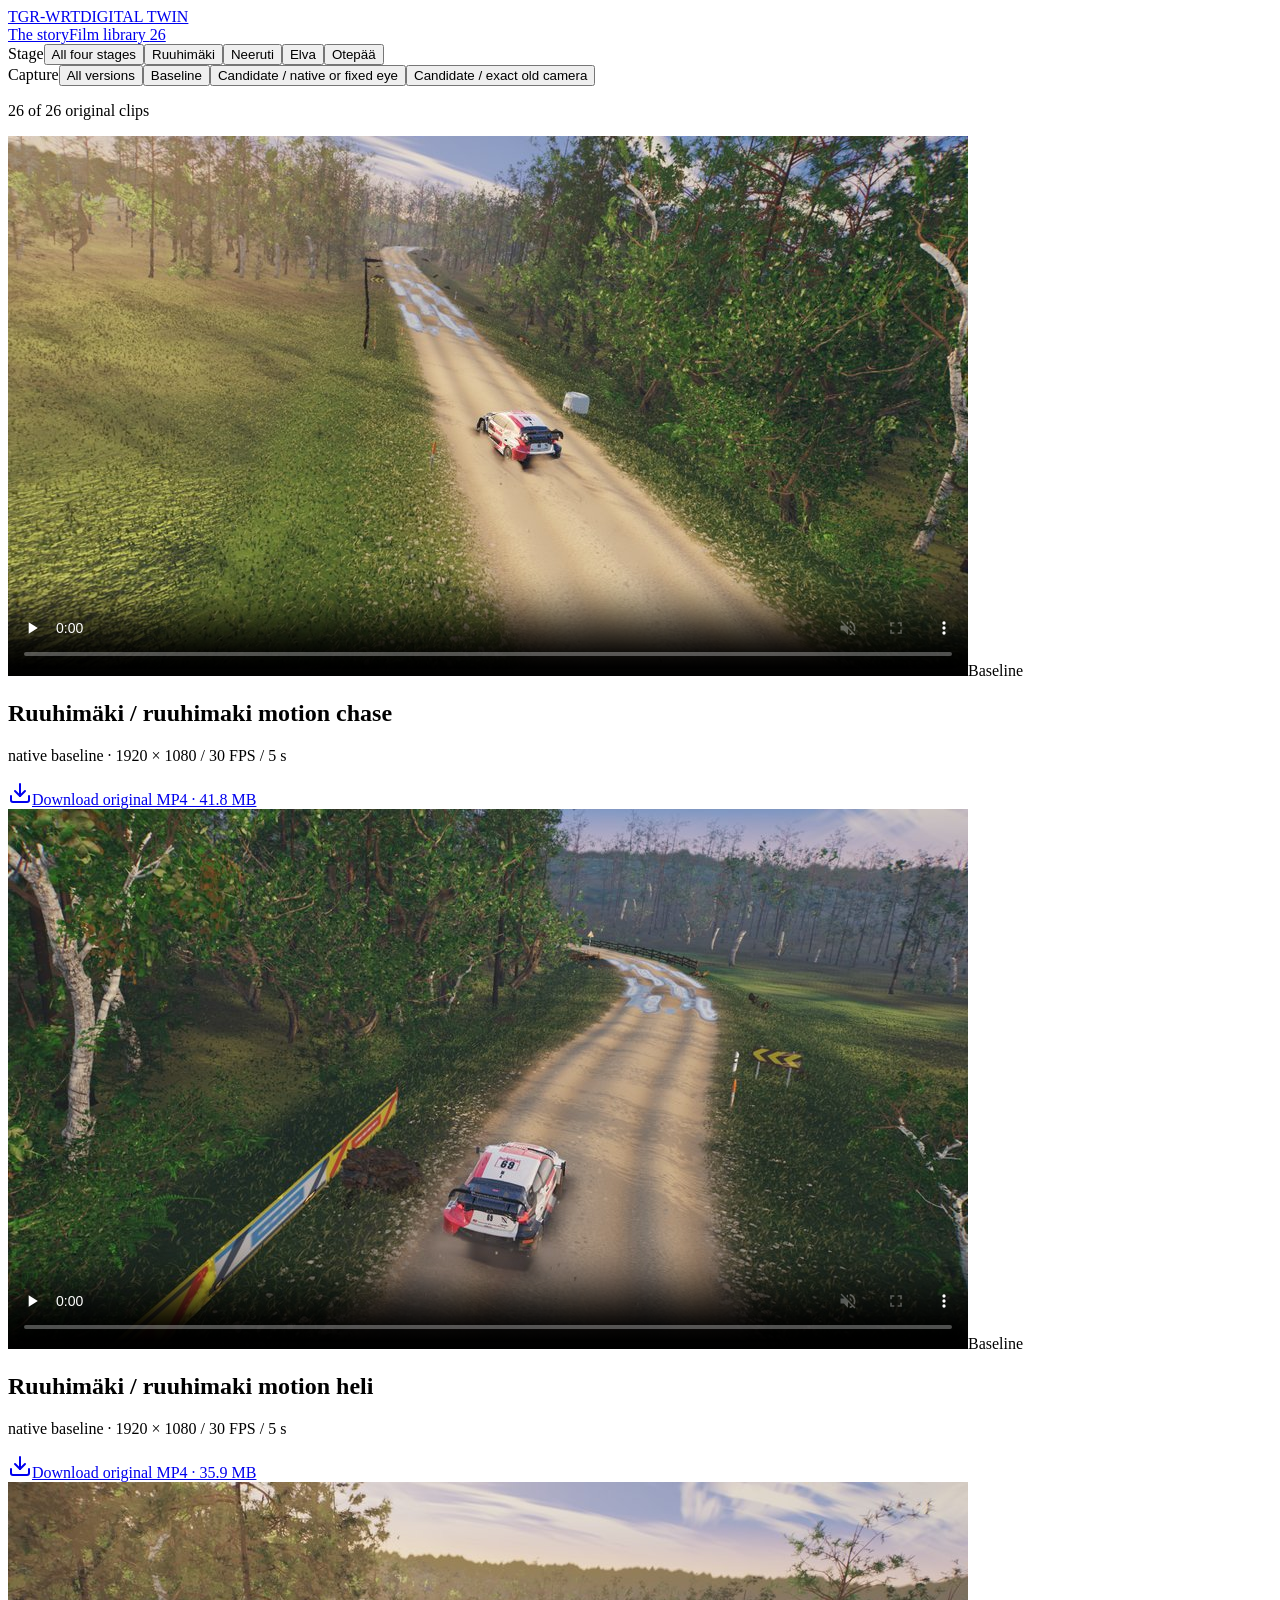
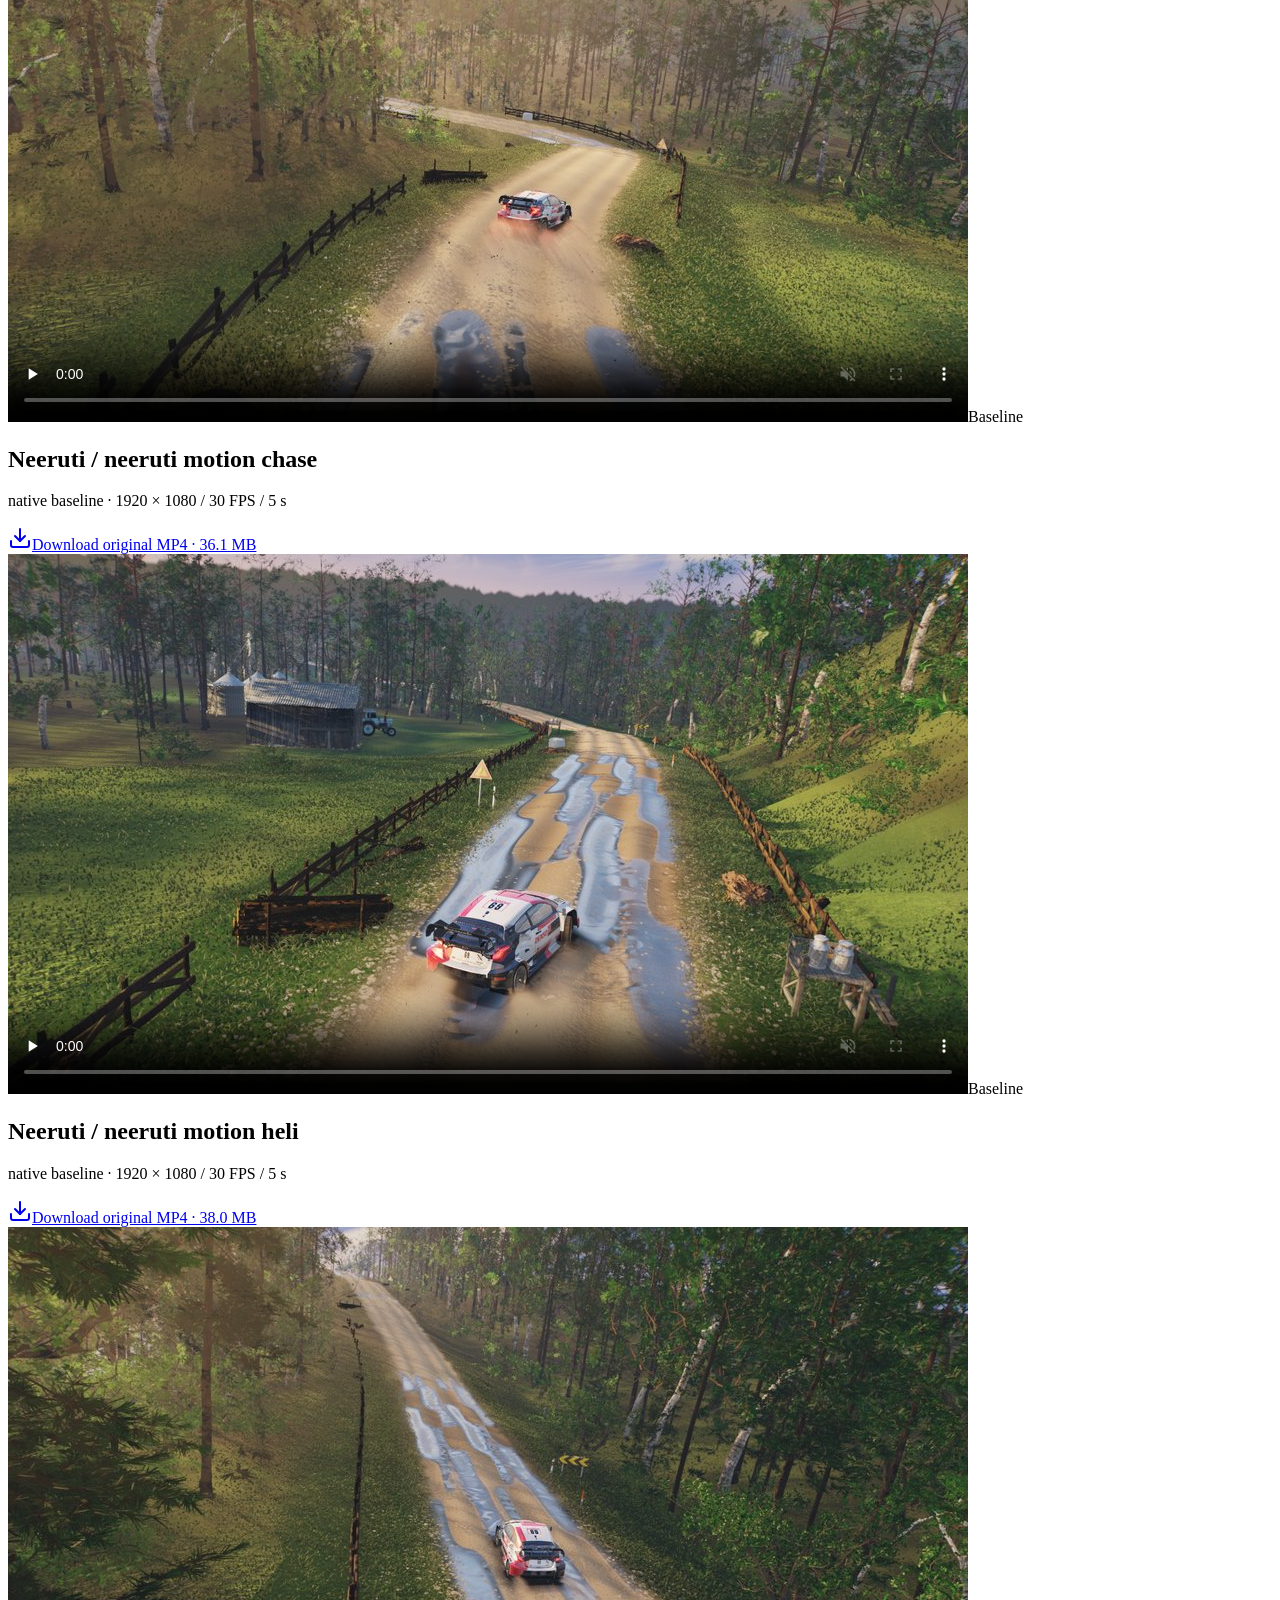
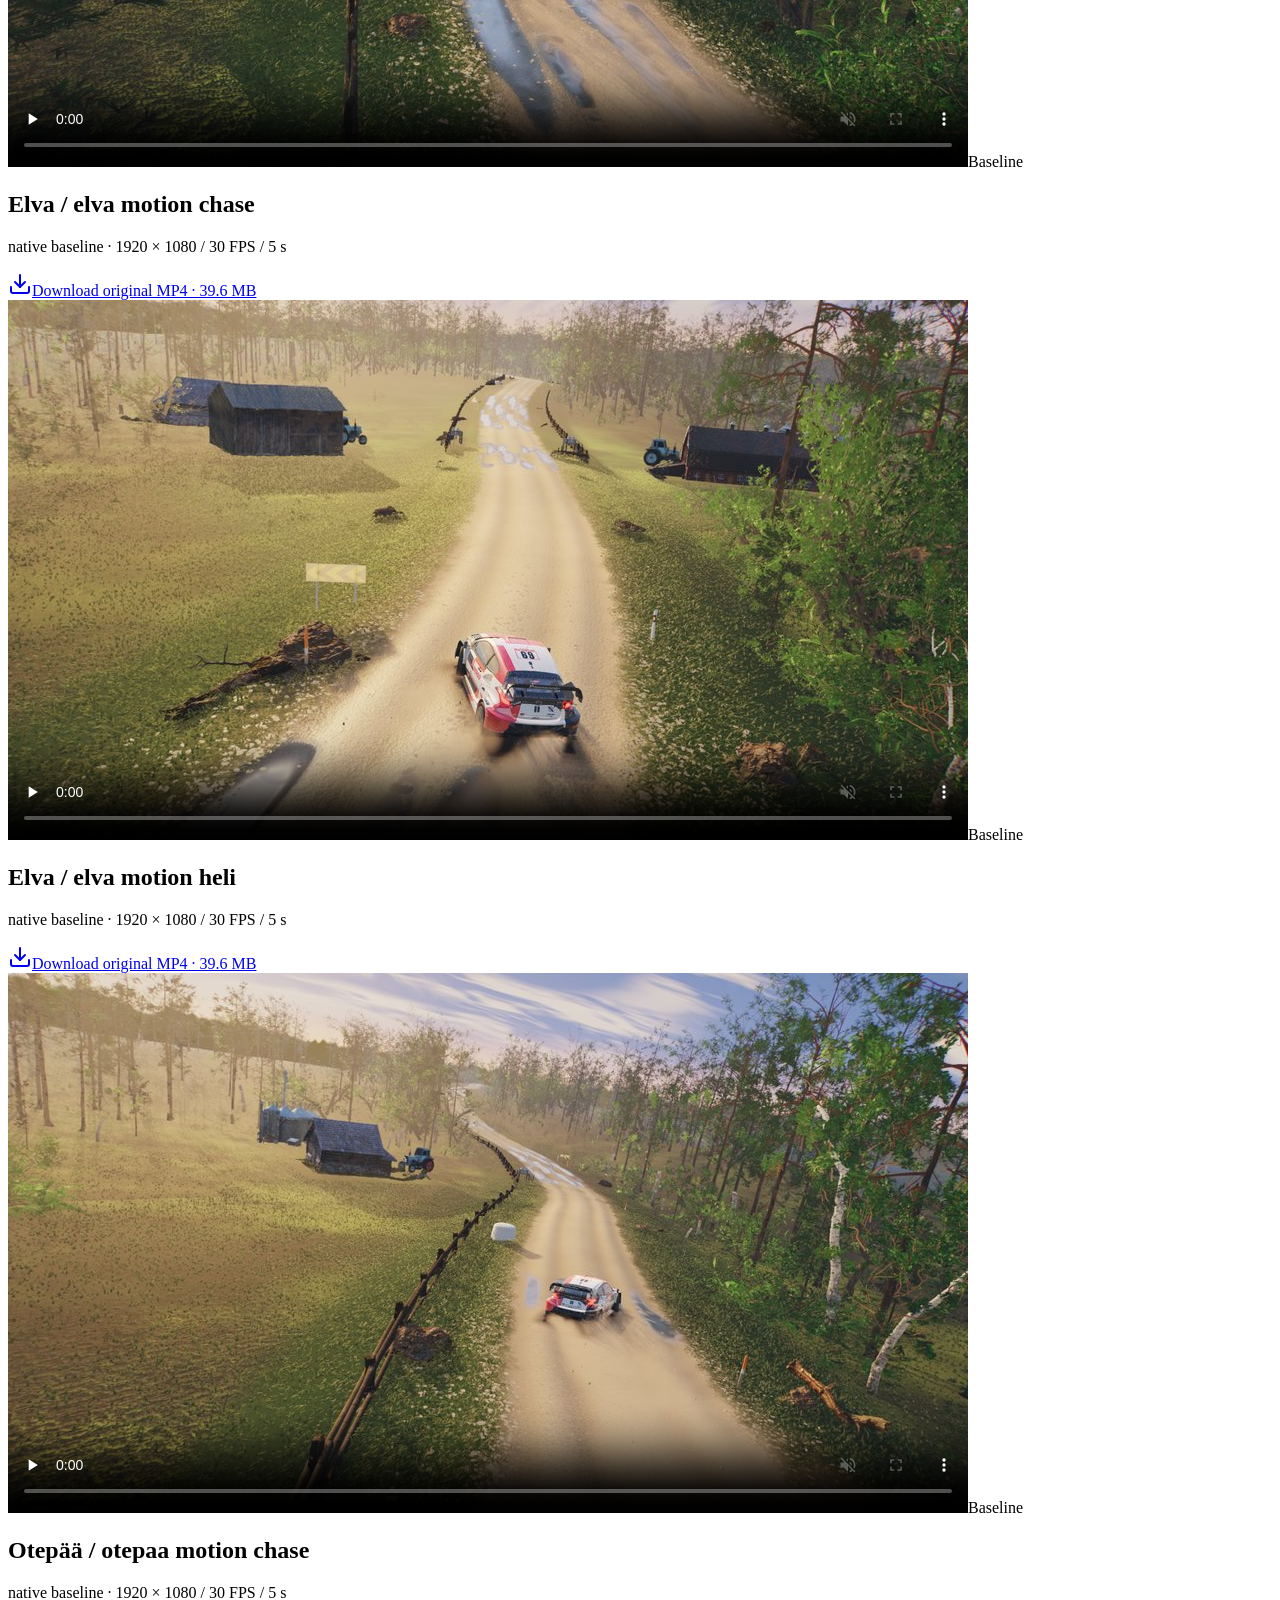
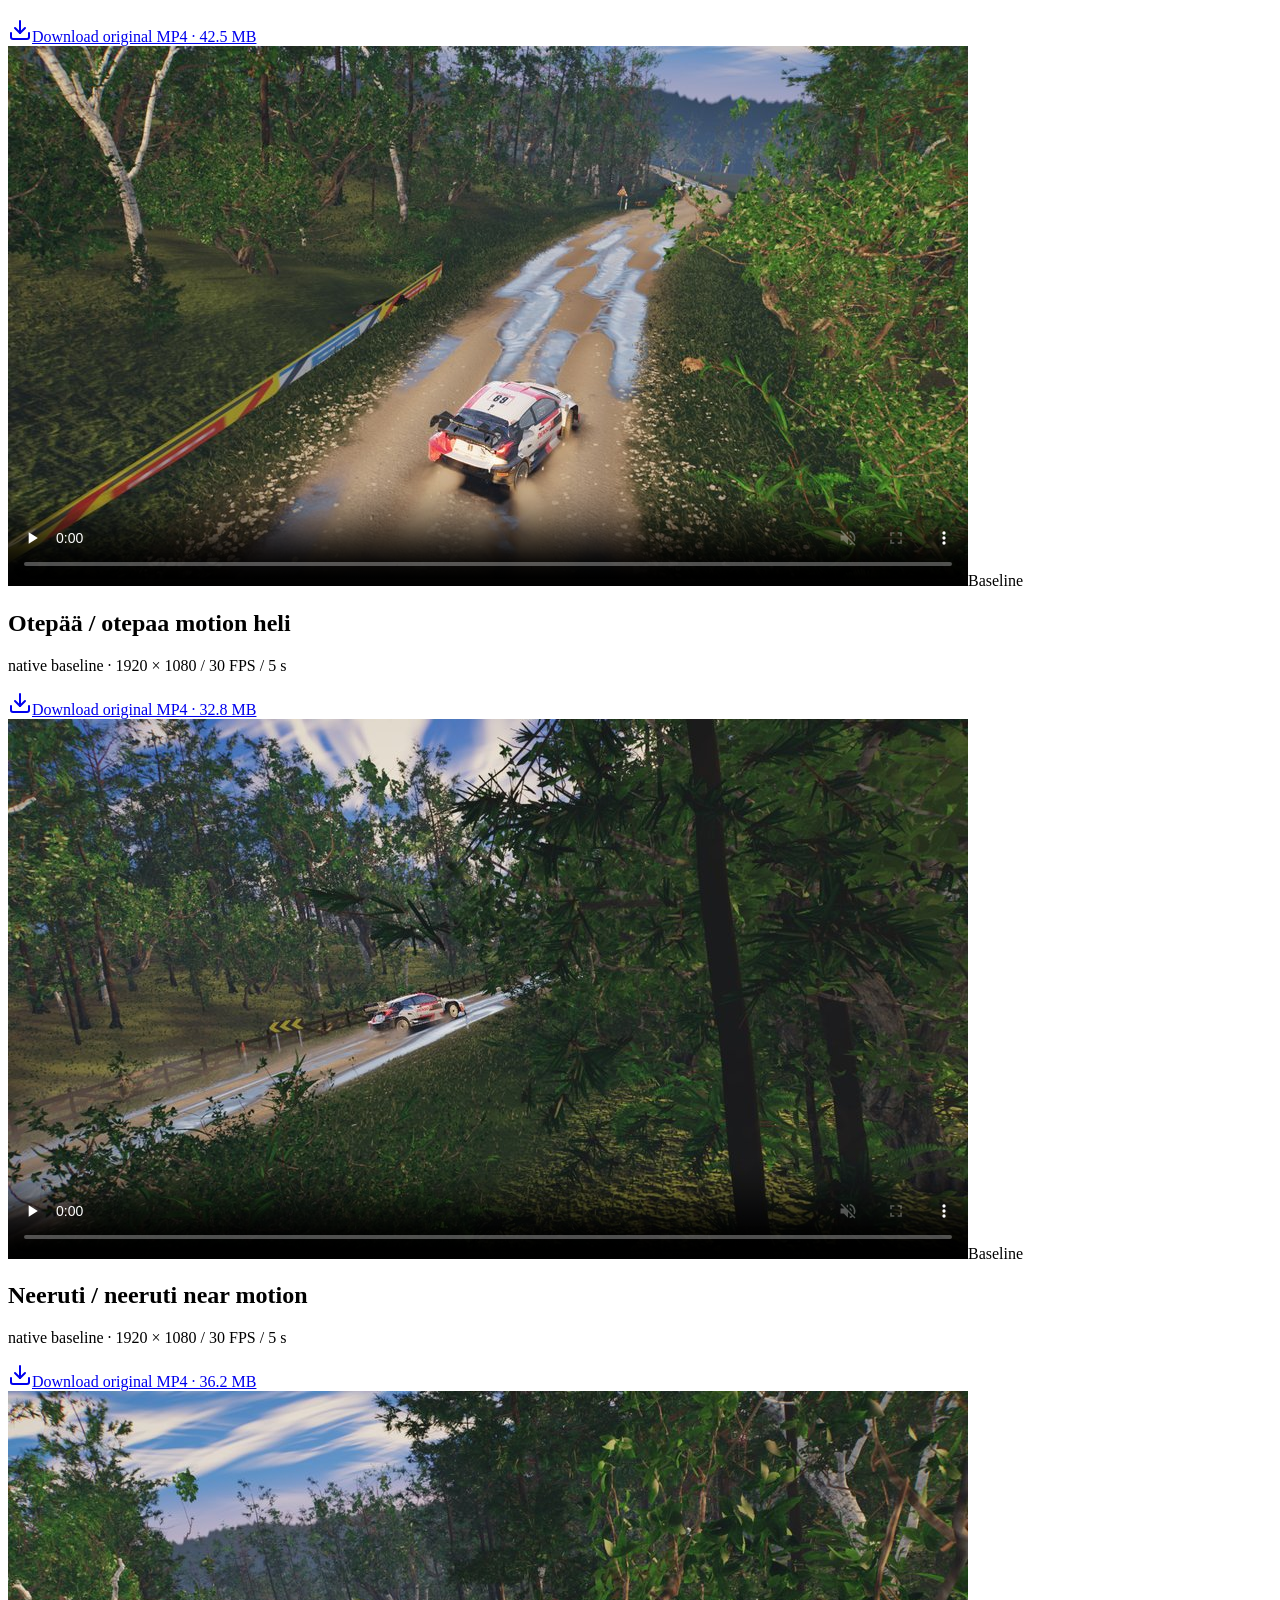
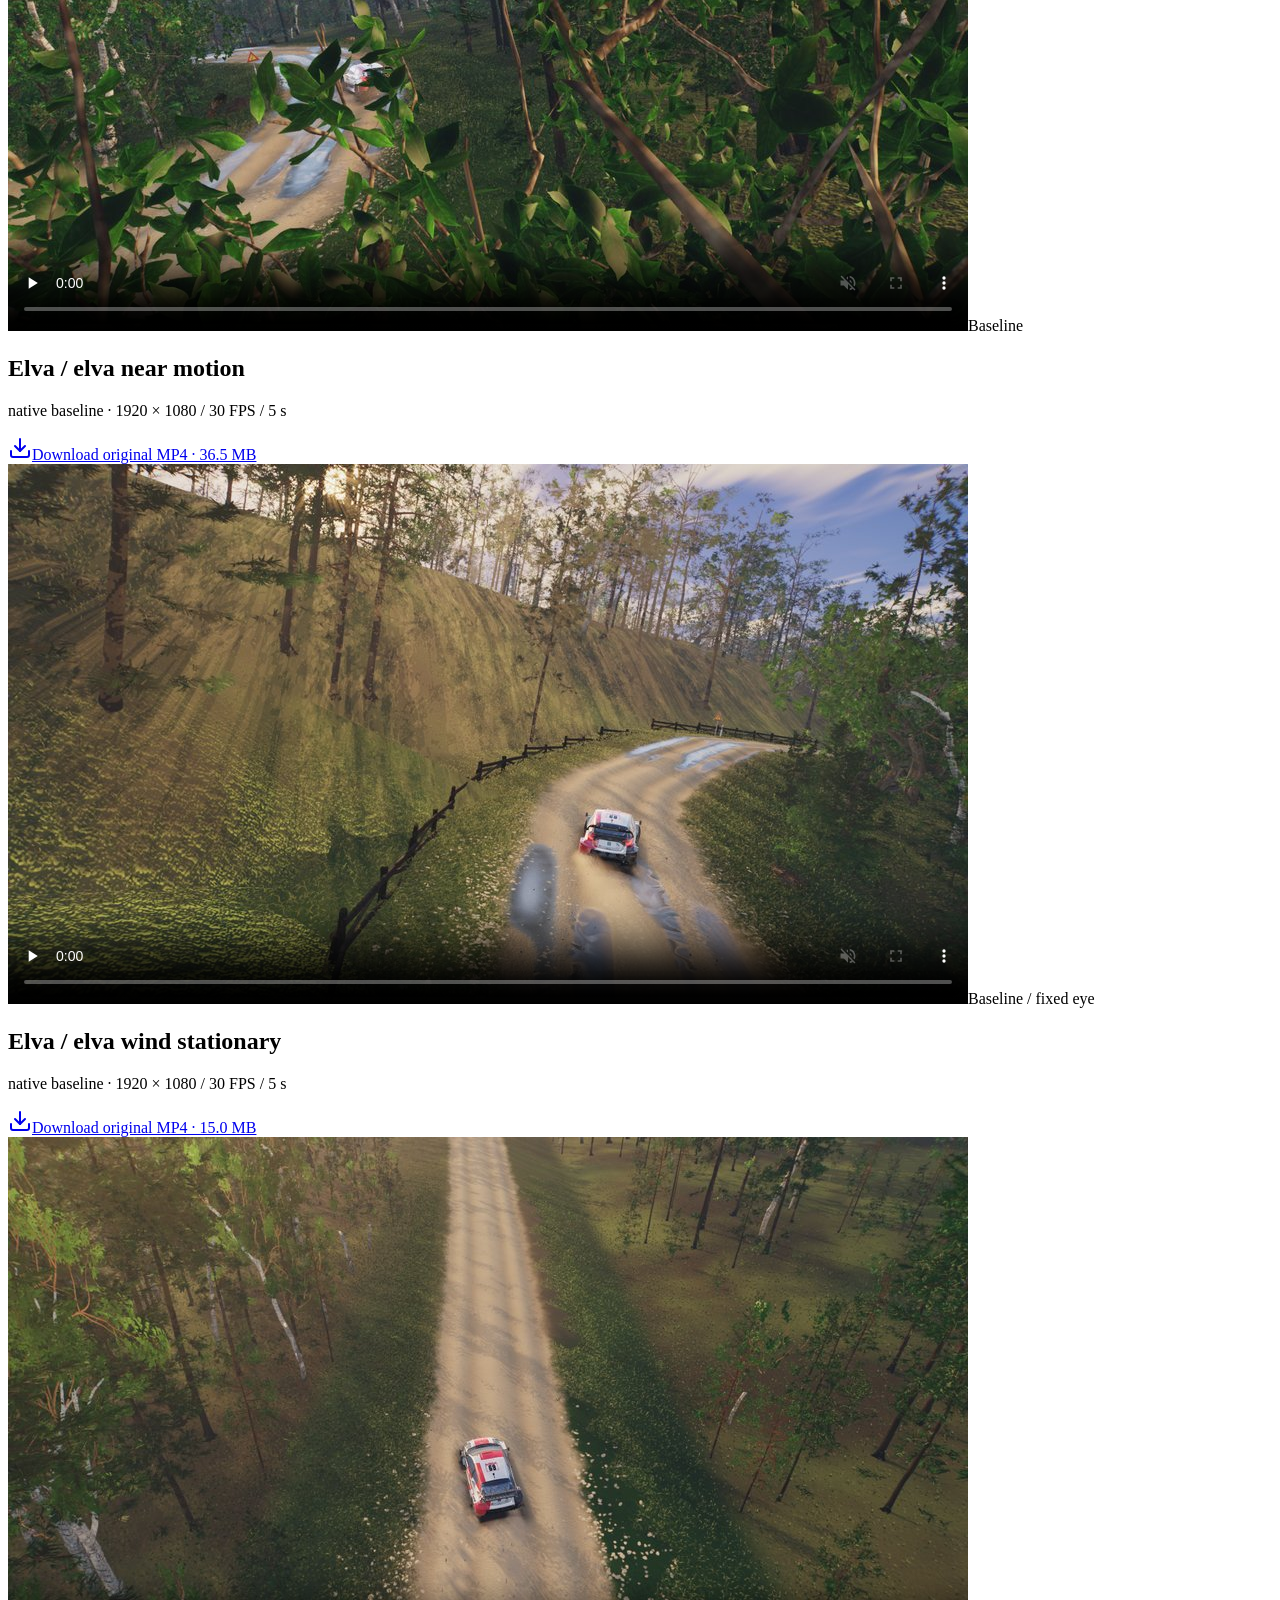
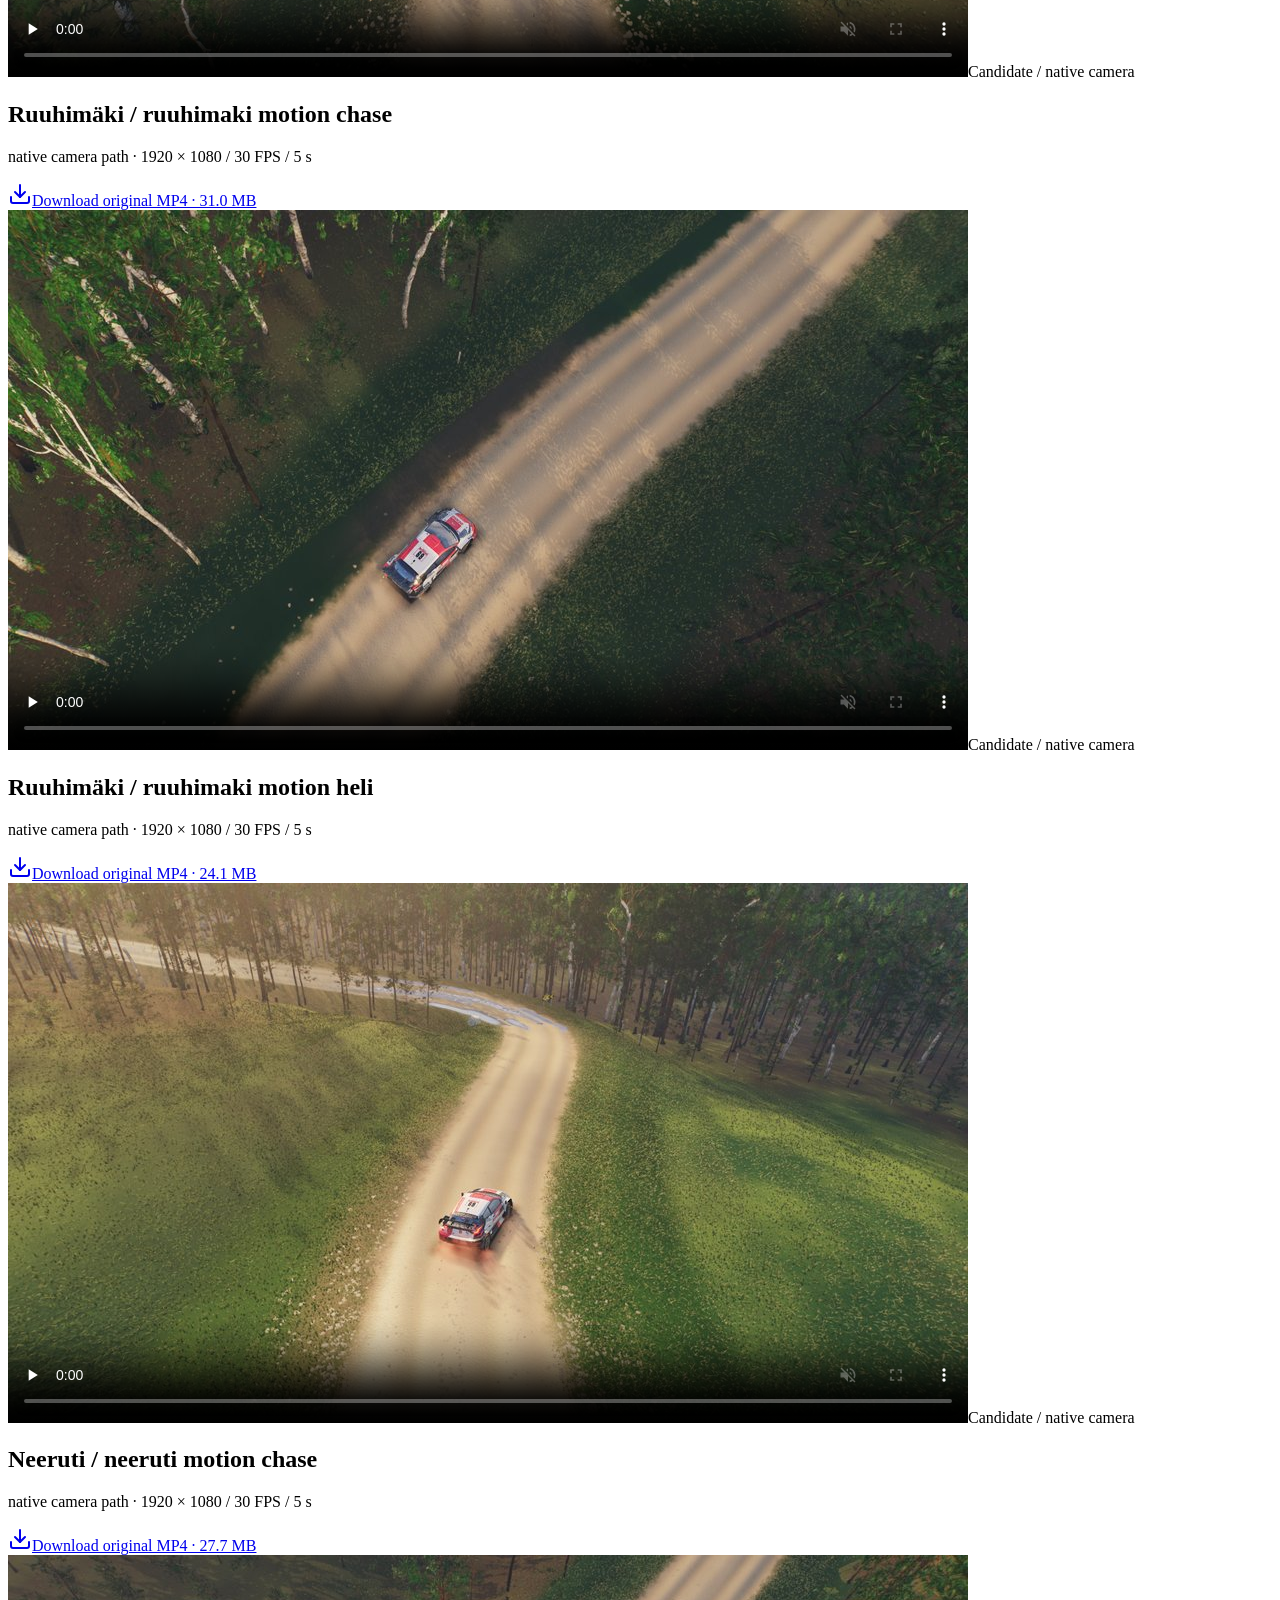
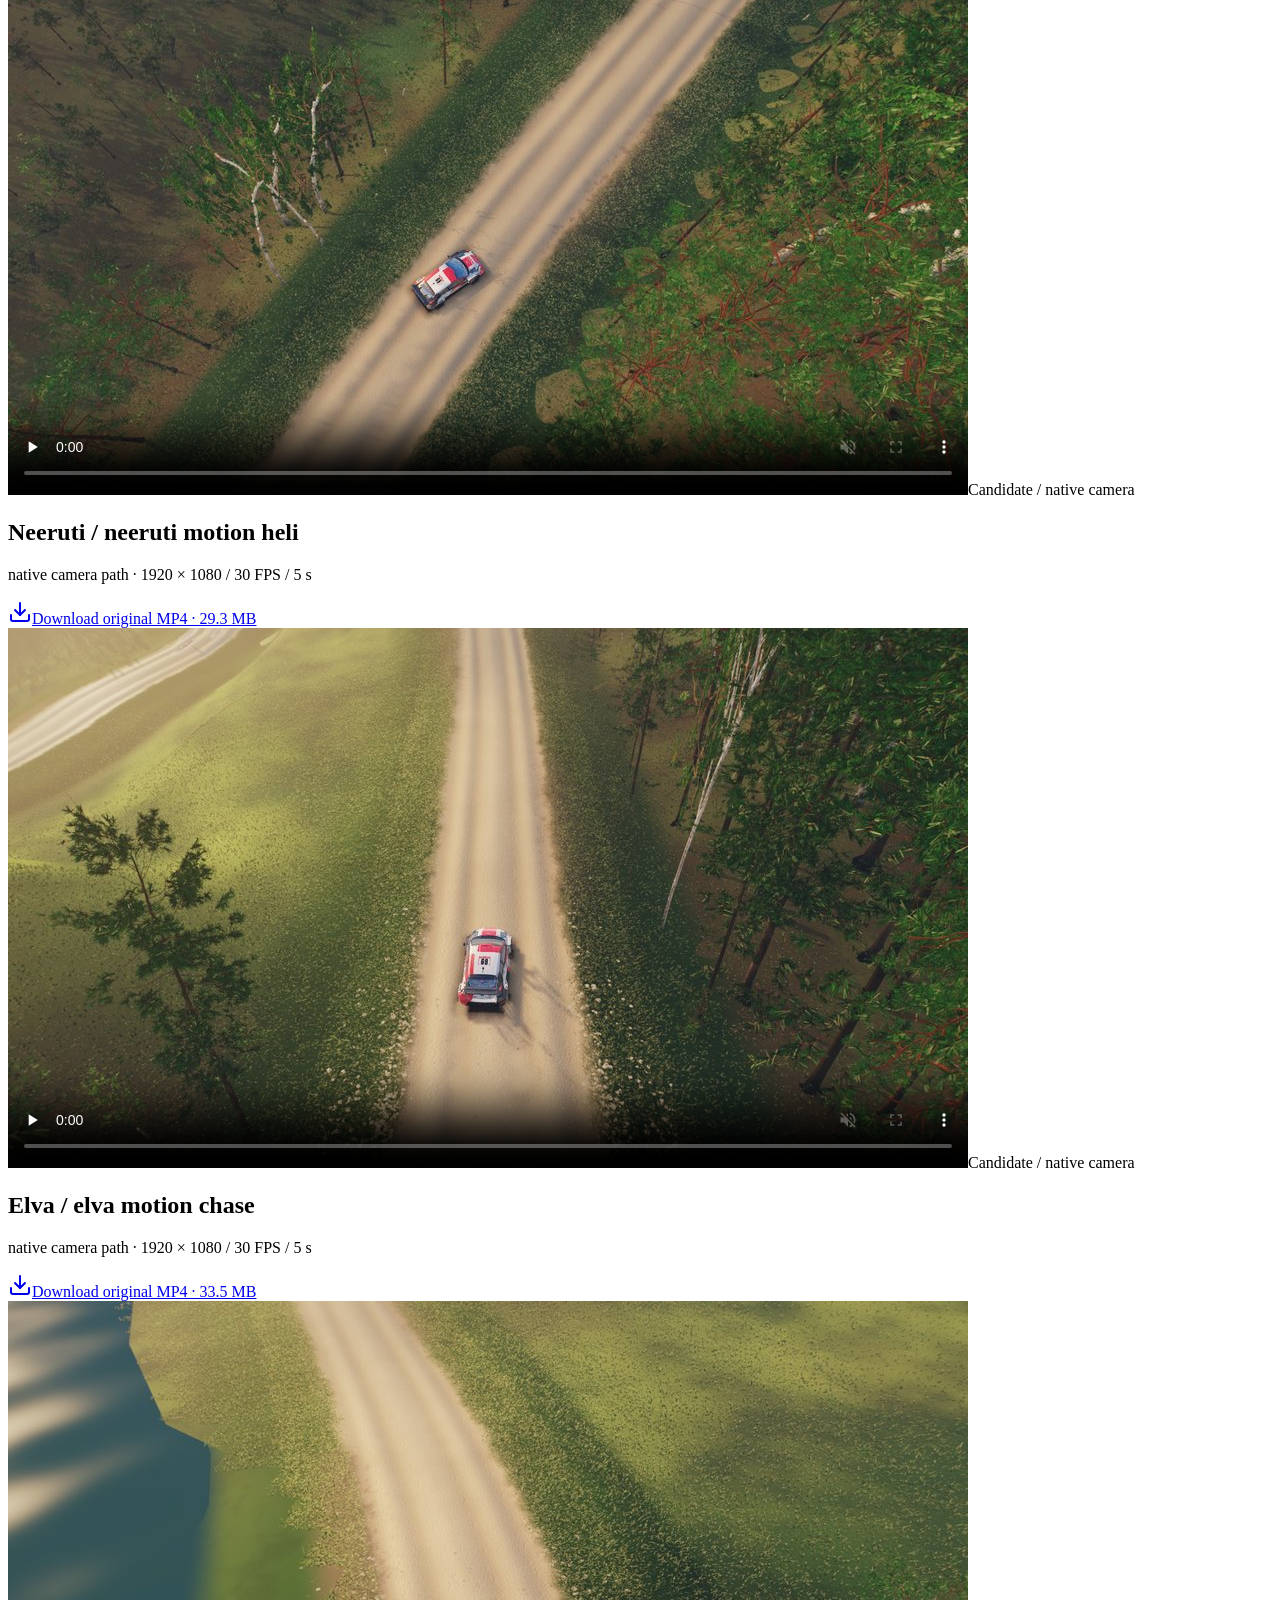
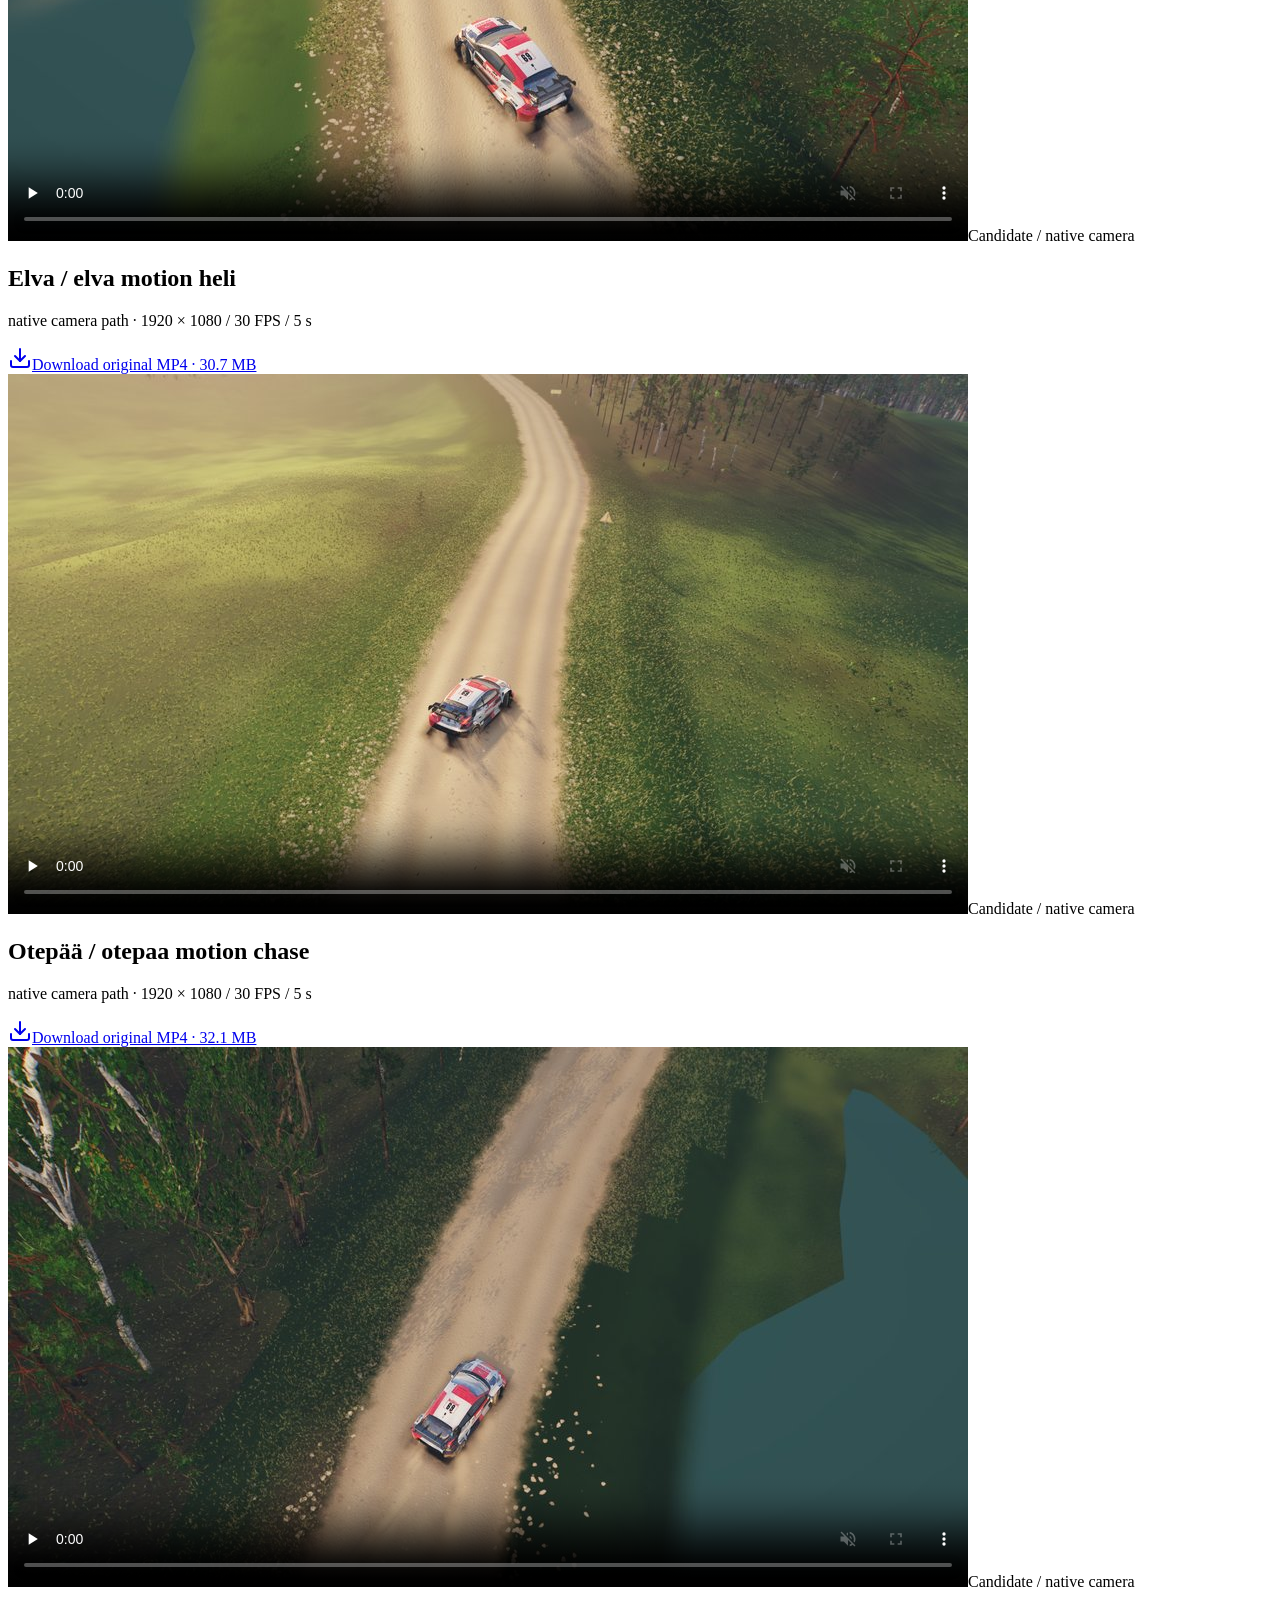
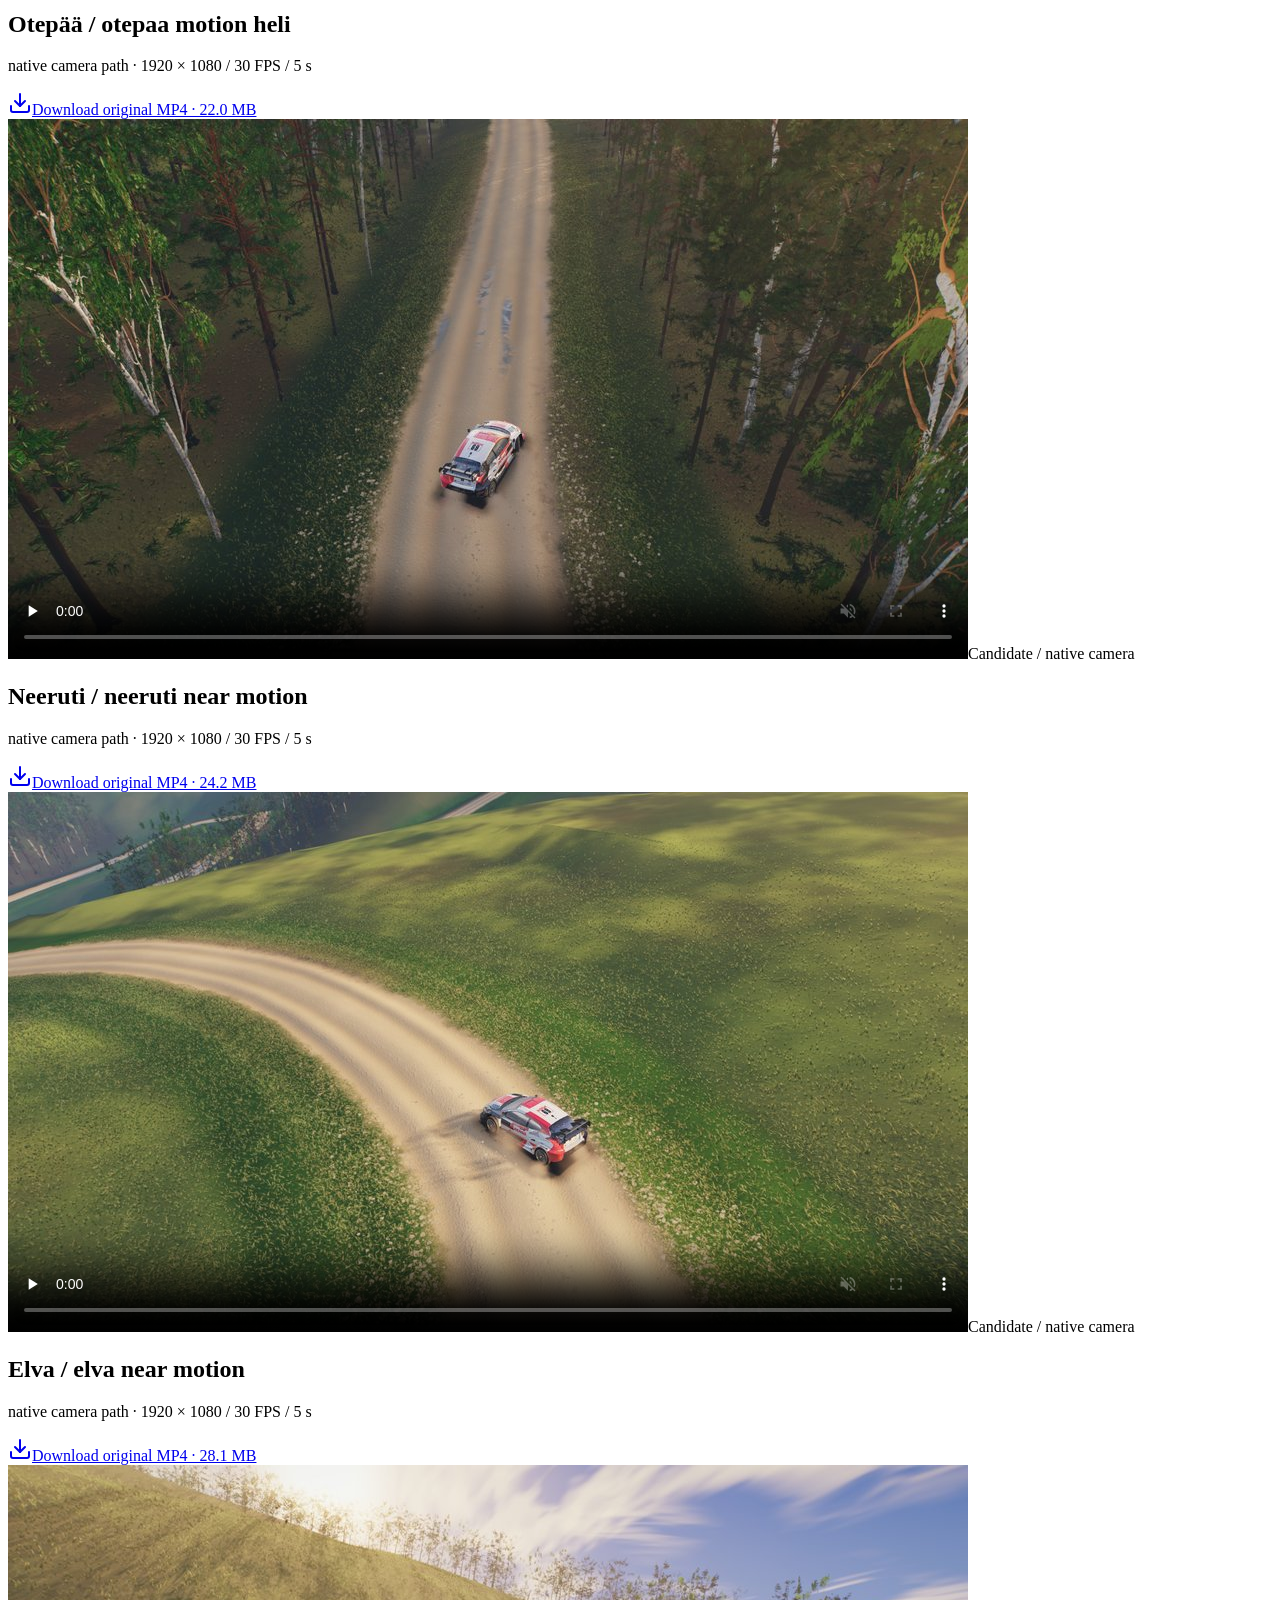
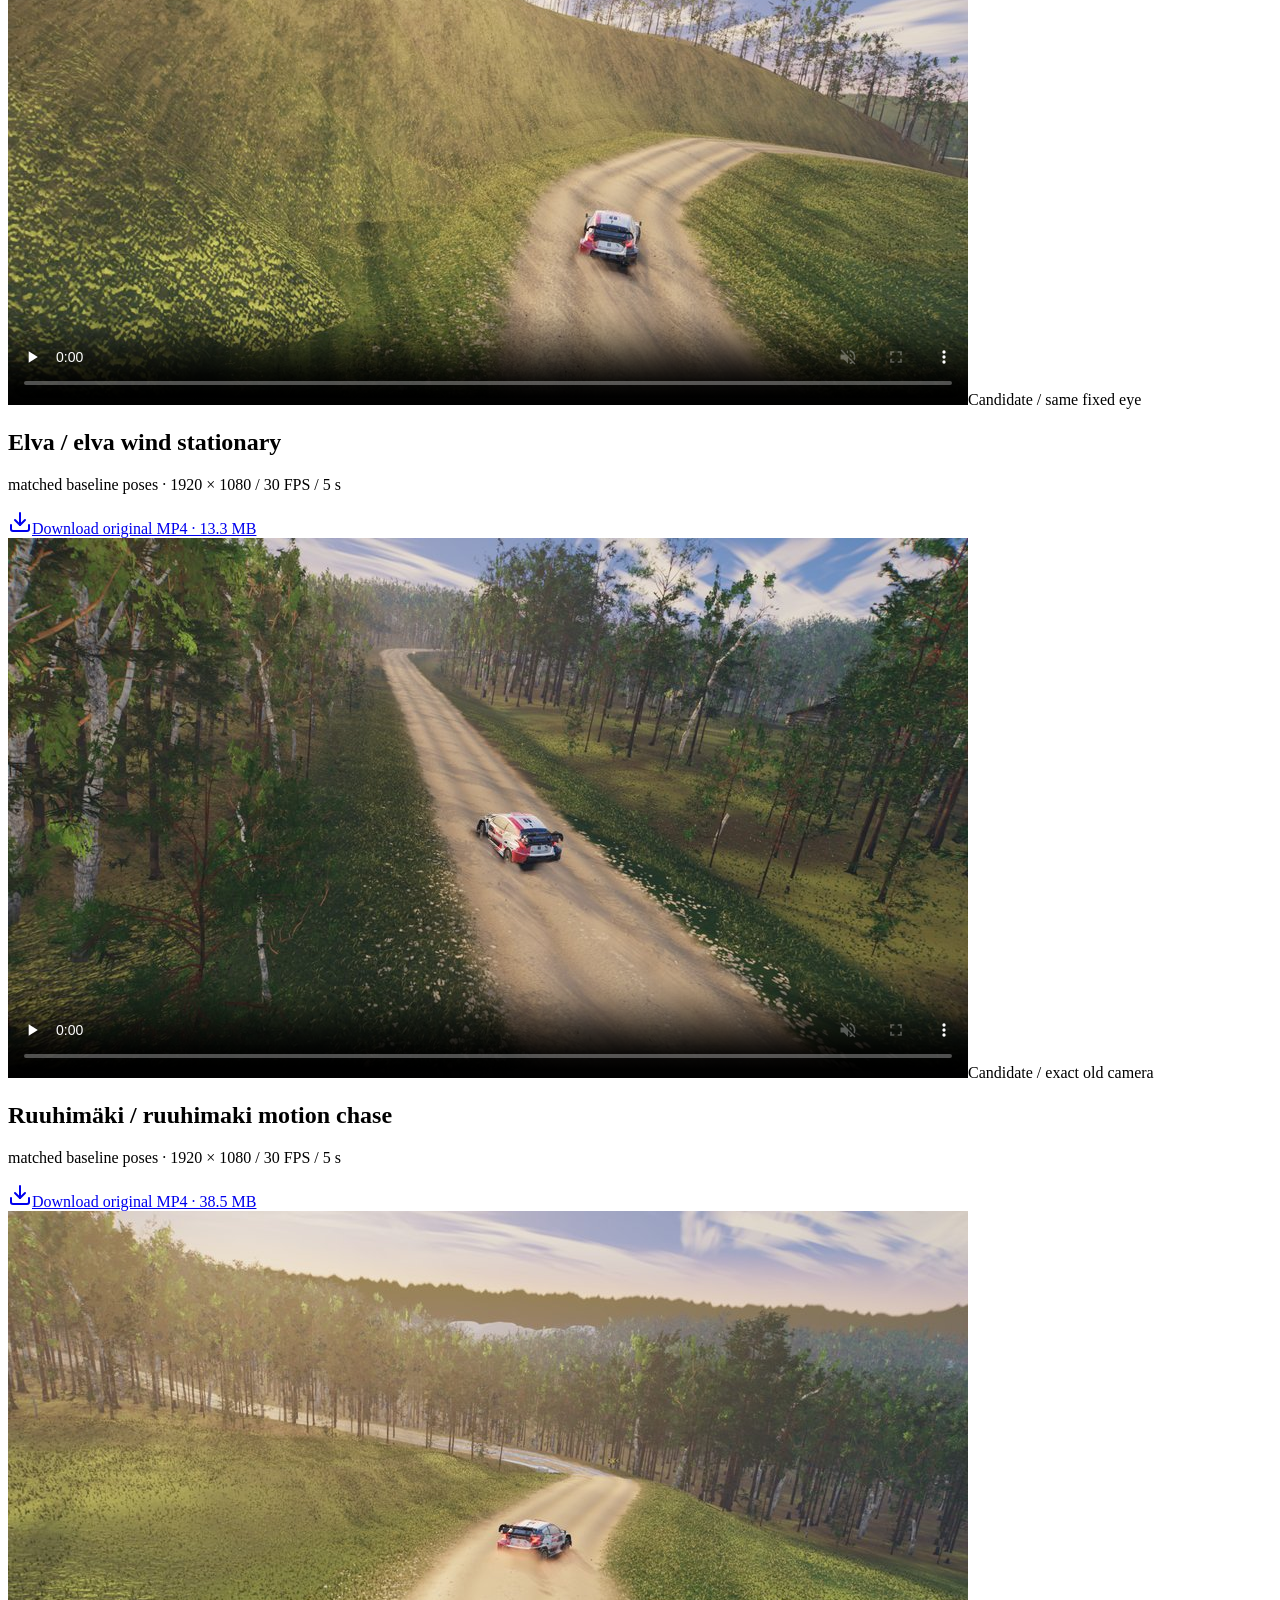
==== commit f9f4a894: "Publish Lovable-redesigned 2-week AI race visualization story & 1440p sizzle reel Co-authored-by: Co" ====
--- a/videos/index.html
+++ b/videos/index.html
@@ -1 +1 @@
-<!DOCTYPE html><html lang="en"><head><meta charSet="utf-8"/><meta name="viewport" content="width=device-width, initial-scale=1"/><link rel="stylesheet" href="/tgr-landscape-report/assets/styles-DzgG0--J.css" data-precedence="default"/><link rel="stylesheet" href="https://fonts.googleapis.com/css2?family=IBM+Plex+Sans:wght@400;500;600&amp;family=IBM+Plex+Mono:wght@400;600&amp;family=Newsreader:ital,opsz,wght@0,6..72,400;0,6..72,600;1,6..72,400&amp;display=swap" data-precedence="default"/><title>26 clips. One traceable comparison. — Rally Landscapes video library</title><meta property="og:type" content="website"/><meta name="twitter:card" content="summary_large_image"/><meta name="description" content="Original full-HD captures filterable by stage and capture version, with download links and checksums."/><meta property="og:title" content="26 clips. One traceable comparison."/><meta property="og:description" content="Original 1920×1080 / 30 FPS five-second clips, filterable by stage and capture version."/><link rel="modulepreload" href="/tgr-landscape-report/assets/index-DmBItSkf.js"/><link rel="modulepreload" href="/tgr-landscape-report/assets/videos-CkbTO1bH.js"/><link rel="modulepreload" href="/tgr-landscape-report/assets/SiteHeader-CW4twne0.js"/><link rel="preconnect" href="https://fonts.googleapis.com"/><link rel="preconnect" href="https://fonts.gstatic.com" crossorigin="anonymous"/><link rel="icon" href="/favicon.ico" type="image/x-icon"/></head><body><!--$--><header class="sticky top-0 z-40 border-b border-border bg-background/85 backdrop-blur-md"><div class="mx-auto flex h-14 max-w-[1400px] items-center justify-between gap-4 px-5 md:px-10"><a class="flex items-baseline gap-2.5" href="/tgr-landscape-report/"><span class="size-2 translate-y-[-1px] rounded-full bg-signal" aria-hidden="true"></span><span class="whitespace-nowrap font-display text-[1.05rem] tracking-tight"><span class="hidden sm:inline">Survey-Informed </span>Rally Landscapes</span></a><nav class="flex shrink-0 items-center gap-4 whitespace-nowrap" aria-label="Primary"><a class="relative px-1 py-2 text-sm text-muted-foreground transition-colors hover:text-foreground data-[status=active]:text-foreground data-[status=active]:after:absolute data-[status=active]:after:inset-x-1 data-[status=active]:after:-bottom-px data-[status=active]:after:h-px data-[status=active]:after:bg-primary" href="/tgr-landscape-report/">Report</a><a class="relative px-1 py-2 text-sm text-muted-foreground transition-colors hover:text-foreground data-[status=active]:text-foreground data-[status=active]:after:absolute data-[status=active]:after:inset-x-1 data-[status=active]:after:-bottom-px data-[status=active]:after:h-px data-[status=active]:after:bg-primary active" href="/tgr-landscape-report/videos" data-status="active" aria-current="page">Video library</a></nav></div></header><div class="sticky top-14 z-30 border-b border-border bg-background/90 backdrop-blur-md"><div class="mx-auto flex max-w-[1400px] flex-col gap-3 px-5 py-4 md:px-10"><div class="flex flex-wrap items-center gap-2"><span class="eyebrow mr-1">Stage</span><button type="button" aria-pressed="true" class="rounded-full border px-3 py-1.5 font-mono text-xs transition-colors focus-ring border-primary bg-primary text-primary-foreground">All four stages</button><button type="button" aria-pressed="false" class="rounded-full border px-3 py-1.5 font-mono text-xs transition-colors focus-ring border-border text-muted-foreground hover:border-primary/50 hover:text-foreground">Ruuhimäki</button><button type="button" aria-pressed="false" class="rounded-full border px-3 py-1.5 font-mono text-xs transition-colors focus-ring border-border text-muted-foreground hover:border-primary/50 hover:text-foreground">Neeruti</button><button type="button" aria-pressed="false" class="rounded-full border px-3 py-1.5 font-mono text-xs transition-colors focus-ring border-border text-muted-foreground hover:border-primary/50 hover:text-foreground">Elva</button><button type="button" aria-pressed="false" class="rounded-full border px-3 py-1.5 font-mono text-xs transition-colors focus-ring border-border text-muted-foreground hover:border-primary/50 hover:text-foreground">Otepää</button></div><div class="flex flex-wrap items-center gap-2"><span class="eyebrow mr-1">Capture</span><button type="button" aria-pressed="true" class="rounded-full border px-3 py-1.5 font-mono text-xs transition-colors focus-ring border-primary bg-primary text-primary-foreground">All versions</button><button type="button" aria-pressed="false" class="rounded-full border px-3 py-1.5 font-mono text-xs transition-colors focus-ring border-border text-muted-foreground hover:border-primary/50 hover:text-foreground">Baseline</button><button type="button" aria-pressed="false" class="rounded-full border px-3 py-1.5 font-mono text-xs transition-colors focus-ring border-border text-muted-foreground hover:border-primary/50 hover:text-foreground">Candidate / native or fixed eye</button><button type="button" aria-pressed="false" class="rounded-full border px-3 py-1.5 font-mono text-xs transition-colors focus-ring border-border text-muted-foreground hover:border-primary/50 hover:text-foreground">Candidate / exact old camera</button></div></div></div><main class="mx-auto max-w-[1400px] px-5 py-12 md:px-10"><p role="status" class="eyebrow tabular-nums"><span class="text-primary">26</span> of <!-- -->26<!-- --> original clips</p><div class="mt-6 grid gap-5 md:grid-cols-2"><article class="plate space-y-3 p-4 md:p-5"><video controls="" muted="" playsInline="" preload="none" poster="https://erjadi.github.io/tgr-landscape-report/posters/before-ruuhimaki_motion_chase.jpg" src="https://github.com/erjadi/tgr-landscape-report/releases/download/media-v1/before__ruuhimaki_motion_chase.mp4" aria-label="Ruuhimäki / ruuhimaki motion chase - Baseline" class="w-full rounded-[10px] border border-border bg-card"></video><span class="eyebrow flex items-center gap-2"><span class="size-1.5 rounded-full bg-muted-foreground" aria-hidden="true"></span>Baseline</span><h2 class="font-display text-xl leading-snug">Ruuhimäki / ruuhimaki motion chase</h2><p class="text-xs text-muted-foreground">native baseline · 1920 × 1080 / 30 FPS / 5 s</p><a href="https://github.com/erjadi/tgr-landscape-report/releases/download/media-v1/before__ruuhimaki_motion_chase.mp4" download="" class="inline-flex items-center gap-2 rounded-full border border-border px-3 py-1.5 font-mono text-xs text-foreground transition-colors hover:border-primary hover:text-primary focus-ring"><svg xmlns="http://www.w3.org/2000/svg" width="24" height="24" viewBox="0 0 24 24" fill="none" stroke="currentColor" stroke-width="2" stroke-linecap="round" stroke-linejoin="round" class="lucide lucide-download size-3.5" aria-hidden="true"><path d="M12 15V3"></path><path d="M21 15v4a2 2 0 0 1-2 2H5a2 2 0 0 1-2-2v-4"></path><path d="m7 10 5 5 5-5"></path></svg>Download original MP4 · 41.8 MB</a></article><article class="plate space-y-3 p-4 md:p-5"><video controls="" muted="" playsInline="" preload="none" poster="https://erjadi.github.io/tgr-landscape-report/posters/before-ruuhimaki_motion_heli.jpg" src="https://github.com/erjadi/tgr-landscape-report/releases/download/media-v1/before__ruuhimaki_motion_heli.mp4" aria-label="Ruuhimäki / ruuhimaki motion heli - Baseline" class="w-full rounded-[10px] border border-border bg-card"></video><span class="eyebrow flex items-center gap-2"><span class="size-1.5 rounded-full bg-muted-foreground" aria-hidden="true"></span>Baseline</span><h2 class="font-display text-xl leading-snug">Ruuhimäki / ruuhimaki motion heli</h2><p class="text-xs text-muted-foreground">native baseline · 1920 × 1080 / 30 FPS / 5 s</p><a href="https://github.com/erjadi/tgr-landscape-report/releases/download/media-v1/before__ruuhimaki_motion_heli.mp4" download="" class="inline-flex items-center gap-2 rounded-full border border-border px-3 py-1.5 font-mono text-xs text-foreground transition-colors hover:border-primary hover:text-primary focus-ring"><svg xmlns="http://www.w3.org/2000/svg" width="24" height="24" viewBox="0 0 24 24" fill="none" stroke="currentColor" stroke-width="2" stroke-linecap="round" stroke-linejoin="round" class="lucide lucide-download size-3.5" aria-hidden="true"><path d="M12 15V3"></path><path d="M21 15v4a2 2 0 0 1-2 2H5a2 2 0 0 1-2-2v-4"></path><path d="m7 10 5 5 5-5"></path></svg>Download original MP4 · 35.9 MB</a></article><article class="plate space-y-3 p-4 md:p-5"><video controls="" muted="" playsInline="" preload="none" poster="https://erjadi.github.io/tgr-landscape-report/posters/before-neeruti_motion_chase.jpg" src="https://github.com/erjadi/tgr-landscape-report/releases/download/media-v1/before__neeruti_motion_chase.mp4" aria-label="Neeruti / neeruti motion chase - Baseline" class="w-full rounded-[10px] border border-border bg-card"></video><span class="eyebrow flex items-center gap-2"><span class="size-1.5 rounded-full bg-muted-foreground" aria-hidden="true"></span>Baseline</span><h2 class="font-display text-xl leading-snug">Neeruti / neeruti motion chase</h2><p class="text-xs text-muted-foreground">native baseline · 1920 × 1080 / 30 FPS / 5 s</p><a href="https://github.com/erjadi/tgr-landscape-report/releases/download/media-v1/before__neeruti_motion_chase.mp4" download="" class="inline-flex items-center gap-2 rounded-full border border-border px-3 py-1.5 font-mono text-xs text-foreground transition-colors hover:border-primary hover:text-primary focus-ring"><svg xmlns="http://www.w3.org/2000/svg" width="24" height="24" viewBox="0 0 24 24" fill="none" stroke="currentColor" stroke-width="2" stroke-linecap="round" stroke-linejoin="round" class="lucide lucide-download size-3.5" aria-hidden="true"><path d="M12 15V3"></path><path d="M21 15v4a2 2 0 0 1-2 2H5a2 2 0 0 1-2-2v-4"></path><path d="m7 10 5 5 5-5"></path></svg>Download original MP4 · 36.1 MB</a></article><article class="plate space-y-3 p-4 md:p-5"><video controls="" muted="" playsInline="" preload="none" poster="https://erjadi.github.io/tgr-landscape-report/posters/before-neeruti_motion_heli.jpg" src="https://github.com/erjadi/tgr-landscape-report/releases/download/media-v1/before__neeruti_motion_heli.mp4" aria-label="Neeruti / neeruti motion heli - Baseline" class="w-full rounded-[10px] border border-border bg-card"></video><span class="eyebrow flex items-center gap-2"><span class="size-1.5 rounded-full bg-muted-foreground" aria-hidden="true"></span>Baseline</span><h2 class="font-display text-xl leading-snug">Neeruti / neeruti motion heli</h2><p class="text-xs text-muted-foreground">native baseline · 1920 × 1080 / 30 FPS / 5 s</p><a href="https://github.com/erjadi/tgr-landscape-report/releases/download/media-v1/before__neeruti_motion_heli.mp4" download="" class="inline-flex items-center gap-2 rounded-full border border-border px-3 py-1.5 font-mono text-xs text-foreground transition-colors hover:border-primary hover:text-primary focus-ring"><svg xmlns="http://www.w3.org/2000/svg" width="24" height="24" viewBox="0 0 24 24" fill="none" stroke="currentColor" stroke-width="2" stroke-linecap="round" stroke-linejoin="round" class="lucide lucide-download size-3.5" aria-hidden="true"><path d="M12 15V3"></path><path d="M21 15v4a2 2 0 0 1-2 2H5a2 2 0 0 1-2-2v-4"></path><path d="m7 10 5 5 5-5"></path></svg>Download original MP4 · 38.0 MB</a></article><article class="plate space-y-3 p-4 md:p-5"><video controls="" muted="" playsInline="" preload="none" poster="https://erjadi.github.io/tgr-landscape-report/posters/before-elva_motion_chase.jpg" src="https://github.com/erjadi/tgr-landscape-report/releases/download/media-v1/before__elva_motion_chase.mp4" aria-label="Elva / elva motion chase - Baseline" class="w-full rounded-[10px] border border-border bg-card"></video><span class="eyebrow flex items-center gap-2"><span class="size-1.5 rounded-full bg-muted-foreground" aria-hidden="true"></span>Baseline</span><h2 class="font-display text-xl leading-snug">Elva / elva motion chase</h2><p class="text-xs text-muted-foreground">native baseline · 1920 × 1080 / 30 FPS / 5 s</p><a href="https://github.com/erjadi/tgr-landscape-report/releases/download/media-v1/before__elva_motion_chase.mp4" download="" class="inline-flex items-center gap-2 rounded-full border border-border px-3 py-1.5 font-mono text-xs text-foreground transition-colors hover:border-primary hover:text-primary focus-ring"><svg xmlns="http://www.w3.org/2000/svg" width="24" height="24" viewBox="0 0 24 24" fill="none" stroke="currentColor" stroke-width="2" stroke-linecap="round" stroke-linejoin="round" class="lucide lucide-download size-3.5" aria-hidden="true"><path d="M12 15V3"></path><path d="M21 15v4a2 2 0 0 1-2 2H5a2 2 0 0 1-2-2v-4"></path><path d="m7 10 5 5 5-5"></path></svg>Download original MP4 · 39.6 MB</a></article><article class="plate space-y-3 p-4 md:p-5"><video controls="" muted="" playsInline="" preload="none" poster="https://erjadi.github.io/tgr-landscape-report/posters/before-elva_motion_heli.jpg" src="https://github.com/erjadi/tgr-landscape-report/releases/download/media-v1/before__elva_motion_heli.mp4" aria-label="Elva / elva motion heli - Baseline" class="w-full rounded-[10px] border border-border bg-card"></video><span class="eyebrow flex items-center gap-2"><span class="size-1.5 rounded-full bg-muted-foreground" aria-hidden="true"></span>Baseline</span><h2 class="font-display text-xl leading-snug">Elva / elva motion heli</h2><p class="text-xs text-muted-foreground">native baseline · 1920 × 1080 / 30 FPS / 5 s</p><a href="https://github.com/erjadi/tgr-landscape-report/releases/download/media-v1/before__elva_motion_heli.mp4" download="" class="inline-flex items-center gap-2 rounded-full border border-border px-3 py-1.5 font-mono text-xs text-foreground transition-colors hover:border-primary hover:text-primary focus-ring"><svg xmlns="http://www.w3.org/2000/svg" width="24" height="24" viewBox="0 0 24 24" fill="none" stroke="currentColor" stroke-width="2" stroke-linecap="round" stroke-linejoin="round" class="lucide lucide-download size-3.5" aria-hidden="true"><path d="M12 15V3"></path><path d="M21 15v4a2 2 0 0 1-2 2H5a2 2 0 0 1-2-2v-4"></path><path d="m7 10 5 5 5-5"></path></svg>Download original MP4 · 39.6 MB</a></article><article class="plate space-y-3 p-4 md:p-5"><video controls="" muted="" playsInline="" preload="none" poster="https://erjadi.github.io/tgr-landscape-report/posters/before-otepaa_motion_chase.jpg" src="https://github.com/erjadi/tgr-landscape-report/releases/download/media-v1/before__otepaa_motion_chase.mp4" aria-label="Otepää / otepaa motion chase - Baseline" class="w-full rounded-[10px] border border-border bg-card"></video><span class="eyebrow flex items-center gap-2"><span class="size-1.5 rounded-full bg-muted-foreground" aria-hidden="true"></span>Baseline</span><h2 class="font-display text-xl leading-snug">Otepää / otepaa motion chase</h2><p class="text-xs text-muted-foreground">native baseline · 1920 × 1080 / 30 FPS / 5 s</p><a href="https://github.com/erjadi/tgr-landscape-report/releases/download/media-v1/before__otepaa_motion_chase.mp4" download="" class="inline-flex items-center gap-2 rounded-full border border-border px-3 py-1.5 font-mono text-xs text-foreground transition-colors hover:border-primary hover:text-primary focus-ring"><svg xmlns="http://www.w3.org/2000/svg" width="24" height="24" viewBox="0 0 24 24" fill="none" stroke="currentColor" stroke-width="2" stroke-linecap="round" stroke-linejoin="round" class="lucide lucide-download size-3.5" aria-hidden="true"><path d="M12 15V3"></path><path d="M21 15v4a2 2 0 0 1-2 2H5a2 2 0 0 1-2-2v-4"></path><path d="m7 10 5 5 5-5"></path></svg>Download original MP4 · 42.5 MB</a></article><article class="plate space-y-3 p-4 md:p-5"><video controls="" muted="" playsInline="" preload="none" poster="https://erjadi.github.io/tgr-landscape-report/posters/before-otepaa_motion_heli.jpg" src="https://github.com/erjadi/tgr-landscape-report/releases/download/media-v1/before__otepaa_motion_heli.mp4" aria-label="Otepää / otepaa motion heli - Baseline" class="w-full rounded-[10px] border border-border bg-card"></video><span class="eyebrow flex items-center gap-2"><span class="size-1.5 rounded-full bg-muted-foreground" aria-hidden="true"></span>Baseline</span><h2 class="font-display text-xl leading-snug">Otepää / otepaa motion heli</h2><p class="text-xs text-muted-foreground">native baseline · 1920 × 1080 / 30 FPS / 5 s</p><a href="https://github.com/erjadi/tgr-landscape-report/releases/download/media-v1/before__otepaa_motion_heli.mp4" download="" class="inline-flex items-center gap-2 rounded-full border border-border px-3 py-1.5 font-mono text-xs text-foreground transition-colors hover:border-primary hover:text-primary focus-ring"><svg xmlns="http://www.w3.org/2000/svg" width="24" height="24" viewBox="0 0 24 24" fill="none" stroke="currentColor" stroke-width="2" stroke-linecap="round" stroke-linejoin="round" class="lucide lucide-download size-3.5" aria-hidden="true"><path d="M12 15V3"></path><path d="M21 15v4a2 2 0 0 1-2 2H5a2 2 0 0 1-2-2v-4"></path><path d="m7 10 5 5 5-5"></path></svg>Download original MP4 · 32.8 MB</a></article><article class="plate space-y-3 p-4 md:p-5"><video controls="" muted="" playsInline="" preload="none" poster="https://erjadi.github.io/tgr-landscape-report/posters/before-neeruti_near_motion.jpg" src="https://github.com/erjadi/tgr-landscape-report/releases/download/media-v1/before__neeruti_near_motion.mp4" aria-label="Neeruti / neeruti near motion - Baseline" class="w-full rounded-[10px] border border-border bg-card"></video><span class="eyebrow flex items-center gap-2"><span class="size-1.5 rounded-full bg-muted-foreground" aria-hidden="true"></span>Baseline</span><h2 class="font-display text-xl leading-snug">Neeruti / neeruti near motion</h2><p class="text-xs text-muted-foreground">native baseline · 1920 × 1080 / 30 FPS / 5 s</p><a href="https://github.com/erjadi/tgr-landscape-report/releases/download/media-v1/before__neeruti_near_motion.mp4" download="" class="inline-flex items-center gap-2 rounded-full border border-border px-3 py-1.5 font-mono text-xs text-foreground transition-colors hover:border-primary hover:text-primary focus-ring"><svg xmlns="http://www.w3.org/2000/svg" width="24" height="24" viewBox="0 0 24 24" fill="none" stroke="currentColor" stroke-width="2" stroke-linecap="round" stroke-linejoin="round" class="lucide lucide-download size-3.5" aria-hidden="true"><path d="M12 15V3"></path><path d="M21 15v4a2 2 0 0 1-2 2H5a2 2 0 0 1-2-2v-4"></path><path d="m7 10 5 5 5-5"></path></svg>Download original MP4 · 36.2 MB</a></article><article class="plate space-y-3 p-4 md:p-5"><video controls="" muted="" playsInline="" preload="none" poster="https://erjadi.github.io/tgr-landscape-report/posters/before-elva_near_motion.jpg" src="https://github.com/erjadi/tgr-landscape-report/releases/download/media-v1/before__elva_near_motion.mp4" aria-label="Elva / elva near motion - Baseline" class="w-full rounded-[10px] border border-border bg-card"></video><span class="eyebrow flex items-center gap-2"><span class="size-1.5 rounded-full bg-muted-foreground" aria-hidden="true"></span>Baseline</span><h2 class="font-display text-xl leading-snug">Elva / elva near motion</h2><p class="text-xs text-muted-foreground">native baseline · 1920 × 1080 / 30 FPS / 5 s</p><a href="https://github.com/erjadi/tgr-landscape-report/releases/download/media-v1/before__elva_near_motion.mp4" download="" class="inline-flex items-center gap-2 rounded-full border border-border px-3 py-1.5 font-mono text-xs text-foreground transition-colors hover:border-primary hover:text-primary focus-ring"><svg xmlns="http://www.w3.org/2000/svg" width="24" height="24" viewBox="0 0 24 24" fill="none" stroke="currentColor" stroke-width="2" stroke-linecap="round" stroke-linejoin="round" class="lucide lucide-download size-3.5" aria-hidden="true"><path d="M12 15V3"></path><path d="M21 15v4a2 2 0 0 1-2 2H5a2 2 0 0 1-2-2v-4"></path><path d="m7 10 5 5 5-5"></path></svg>Download original MP4 · 36.5 MB</a></article><article class="plate space-y-3 p-4 md:p-5"><video controls="" muted="" playsInline="" preload="none" poster="https://erjadi.github.io/tgr-landscape-report/posters/before-elva_wind_stationary.jpg" src="https://github.com/erjadi/tgr-landscape-report/releases/download/media-v1/before__elva_wind_stationary.mp4" aria-label="Elva / elva wind stationary - Baseline / fixed eye" class="w-full rounded-[10px] border border-border bg-card"></video><span class="eyebrow flex items-center gap-2"><span class="size-1.5 rounded-full bg-muted-foreground" aria-hidden="true"></span>Baseline / fixed eye</span><h2 class="font-display text-xl leading-snug">Elva / elva wind stationary</h2><p class="text-xs text-muted-foreground">native baseline · 1920 × 1080 / 30 FPS / 5 s</p><a href="https://github.com/erjadi/tgr-landscape-report/releases/download/media-v1/before__elva_wind_stationary.mp4" download="" class="inline-flex items-center gap-2 rounded-full border border-border px-3 py-1.5 font-mono text-xs text-foreground transition-colors hover:border-primary hover:text-primary focus-ring"><svg xmlns="http://www.w3.org/2000/svg" width="24" height="24" viewBox="0 0 24 24" fill="none" stroke="currentColor" stroke-width="2" stroke-linecap="round" stroke-linejoin="round" class="lucide lucide-download size-3.5" aria-hidden="true"><path d="M12 15V3"></path><path d="M21 15v4a2 2 0 0 1-2 2H5a2 2 0 0 1-2-2v-4"></path><path d="m7 10 5 5 5-5"></path></svg>Download original MP4 · 15.0 MB</a></article><article class="plate space-y-3 p-4 md:p-5"><video controls="" muted="" playsInline="" preload="none" poster="https://erjadi.github.io/tgr-landscape-report/posters/after-ruuhimaki_motion_chase.jpg" src="https://github.com/erjadi/tgr-landscape-report/releases/download/media-v1/after__ruuhimaki_motion_chase.mp4" aria-label="Ruuhimäki / ruuhimaki motion chase - Candidate / native camera" class="w-full rounded-[10px] border border-border bg-card"></video><span class="eyebrow flex items-center gap-2"><span class="size-1.5 rounded-full bg-primary" aria-hidden="true"></span>Candidate / native camera</span><h2 class="font-display text-xl leading-snug">Ruuhimäki / ruuhimaki motion chase</h2><p class="text-xs text-muted-foreground">native camera path · 1920 × 1080 / 30 FPS / 5 s</p><a href="https://github.com/erjadi/tgr-landscape-report/releases/download/media-v1/after__ruuhimaki_motion_chase.mp4" download="" class="inline-flex items-center gap-2 rounded-full border border-border px-3 py-1.5 font-mono text-xs text-foreground transition-colors hover:border-primary hover:text-primary focus-ring"><svg xmlns="http://www.w3.org/2000/svg" width="24" height="24" viewBox="0 0 24 24" fill="none" stroke="currentColor" stroke-width="2" stroke-linecap="round" stroke-linejoin="round" class="lucide lucide-download size-3.5" aria-hidden="true"><path d="M12 15V3"></path><path d="M21 15v4a2 2 0 0 1-2 2H5a2 2 0 0 1-2-2v-4"></path><path d="m7 10 5 5 5-5"></path></svg>Download original MP4 · 31.0 MB</a></article><article class="plate space-y-3 p-4 md:p-5"><video controls="" muted="" playsInline="" preload="none" poster="https://erjadi.github.io/tgr-landscape-report/posters/after-ruuhimaki_motion_heli.jpg" src="https://github.com/erjadi/tgr-landscape-report/releases/download/media-v1/after__ruuhimaki_motion_heli.mp4" aria-label="Ruuhimäki / ruuhimaki motion heli - Candidate / native camera" class="w-full rounded-[10px] border border-border bg-card"></video><span class="eyebrow flex items-center gap-2"><span class="size-1.5 rounded-full bg-primary" aria-hidden="true"></span>Candidate / native camera</span><h2 class="font-display text-xl leading-snug">Ruuhimäki / ruuhimaki motion heli</h2><p class="text-xs text-muted-foreground">native camera path · 1920 × 1080 / 30 FPS / 5 s</p><a href="https://github.com/erjadi/tgr-landscape-report/releases/download/media-v1/after__ruuhimaki_motion_heli.mp4" download="" class="inline-flex items-center gap-2 rounded-full border border-border px-3 py-1.5 font-mono text-xs text-foreground transition-colors hover:border-primary hover:text-primary focus-ring"><svg xmlns="http://www.w3.org/2000/svg" width="24" height="24" viewBox="0 0 24 24" fill="none" stroke="currentColor" stroke-width="2" stroke-linecap="round" stroke-linejoin="round" class="lucide lucide-download size-3.5" aria-hidden="true"><path d="M12 15V3"></path><path d="M21 15v4a2 2 0 0 1-2 2H5a2 2 0 0 1-2-2v-4"></path><path d="m7 10 5 5 5-5"></path></svg>Download original MP4 · 24.1 MB</a></article><article class="plate space-y-3 p-4 md:p-5"><video controls="" muted="" playsInline="" preload="none" poster="https://erjadi.github.io/tgr-landscape-report/posters/after-neeruti_motion_chase.jpg" src="https://github.com/erjadi/tgr-landscape-report/releases/download/media-v1/after__neeruti_motion_chase.mp4" aria-label="Neeruti / neeruti motion chase - Candidate / native camera" class="w-full rounded-[10px] border border-border bg-card"></video><span class="eyebrow flex items-center gap-2"><span class="size-1.5 rounded-full bg-primary" aria-hidden="true"></span>Candidate / native camera</span><h2 class="font-display text-xl leading-snug">Neeruti / neeruti motion chase</h2><p class="text-xs text-muted-foreground">native camera path · 1920 × 1080 / 30 FPS / 5 s</p><a href="https://github.com/erjadi/tgr-landscape-report/releases/download/media-v1/after__neeruti_motion_chase.mp4" download="" class="inline-flex items-center gap-2 rounded-full border border-border px-3 py-1.5 font-mono text-xs text-foreground transition-colors hover:border-primary hover:text-primary focus-ring"><svg xmlns="http://www.w3.org/2000/svg" width="24" height="24" viewBox="0 0 24 24" fill="none" stroke="currentColor" stroke-width="2" stroke-linecap="round" stroke-linejoin="round" class="lucide lucide-download size-3.5" aria-hidden="true"><path d="M12 15V3"></path><path d="M21 15v4a2 2 0 0 1-2 2H5a2 2 0 0 1-2-2v-4"></path><path d="m7 10 5 5 5-5"></path></svg>Download original MP4 · 27.7 MB</a></article><article class="plate space-y-3 p-4 md:p-5"><video controls="" muted="" playsInline="" preload="none" poster="https://erjadi.github.io/tgr-landscape-report/posters/after-neeruti_motion_heli.jpg" src="https://github.com/erjadi/tgr-landscape-report/releases/download/media-v1/after__neeruti_motion_heli.mp4" aria-label="Neeruti / neeruti motion heli - Candidate / native camera" class="w-full rounded-[10px] border border-border bg-card"></video><span class="eyebrow flex items-center gap-2"><span class="size-1.5 rounded-full bg-primary" aria-hidden="true"></span>Candidate / native camera</span><h2 class="font-display text-xl leading-snug">Neeruti / neeruti motion heli</h2><p class="text-xs text-muted-foreground">native camera path · 1920 × 1080 / 30 FPS / 5 s</p><a href="https://github.com/erjadi/tgr-landscape-report/releases/download/media-v1/after__neeruti_motion_heli.mp4" download="" class="inline-flex items-center gap-2 rounded-full border border-border px-3 py-1.5 font-mono text-xs text-foreground transition-colors hover:border-primary hover:text-primary focus-ring"><svg xmlns="http://www.w3.org/2000/svg" width="24" height="24" viewBox="0 0 24 24" fill="none" stroke="currentColor" stroke-width="2" stroke-linecap="round" stroke-linejoin="round" class="lucide lucide-download size-3.5" aria-hidden="true"><path d="M12 15V3"></path><path d="M21 15v4a2 2 0 0 1-2 2H5a2 2 0 0 1-2-2v-4"></path><path d="m7 10 5 5 5-5"></path></svg>Download original MP4 · 29.3 MB</a></article><article class="plate space-y-3 p-4 md:p-5"><video controls="" muted="" playsInline="" preload="none" poster="https://erjadi.github.io/tgr-landscape-report/posters/after-elva_motion_chase.jpg" src="https://github.com/erjadi/tgr-landscape-report/releases/download/media-v1/after__elva_motion_chase.mp4" aria-label="Elva / elva motion chase - Candidate / native camera" class="w-full rounded-[10px] border border-border bg-card"></video><span class="eyebrow flex items-center gap-2"><span class="size-1.5 rounded-full bg-primary" aria-hidden="true"></span>Candidate / native camera</span><h2 class="font-display text-xl leading-snug">Elva / elva motion chase</h2><p class="text-xs text-muted-foreground">native camera path · 1920 × 1080 / 30 FPS / 5 s</p><a href="https://github.com/erjadi/tgr-landscape-report/releases/download/media-v1/after__elva_motion_chase.mp4" download="" class="inline-flex items-center gap-2 rounded-full border border-border px-3 py-1.5 font-mono text-xs text-foreground transition-colors hover:border-primary hover:text-primary focus-ring"><svg xmlns="http://www.w3.org/2000/svg" width="24" height="24" viewBox="0 0 24 24" fill="none" stroke="currentColor" stroke-width="2" stroke-linecap="round" stroke-linejoin="round" class="lucide lucide-download size-3.5" aria-hidden="true"><path d="M12 15V3"></path><path d="M21 15v4a2 2 0 0 1-2 2H5a2 2 0 0 1-2-2v-4"></path><path d="m7 10 5 5 5-5"></path></svg>Download original MP4 · 33.5 MB</a></article><article class="plate space-y-3 p-4 md:p-5"><video controls="" muted="" playsInline="" preload="none" poster="https://erjadi.github.io/tgr-landscape-report/posters/after-elva_motion_heli.jpg" src="https://github.com/erjadi/tgr-landscape-report/releases/download/media-v1/after__elva_motion_heli.mp4" aria-label="Elva / elva motion heli - Candidate / native camera" class="w-full rounded-[10px] border border-border bg-card"></video><span class="eyebrow flex items-center gap-2"><span class="size-1.5 rounded-full bg-primary" aria-hidden="true"></span>Candidate / native camera</span><h2 class="font-display text-xl leading-snug">Elva / elva motion heli</h2><p class="text-xs text-muted-foreground">native camera path · 1920 × 1080 / 30 FPS / 5 s</p><a href="https://github.com/erjadi/tgr-landscape-report/releases/download/media-v1/after__elva_motion_heli.mp4" download="" class="inline-flex items-center gap-2 rounded-full border border-border px-3 py-1.5 font-mono text-xs text-foreground transition-colors hover:border-primary hover:text-primary focus-ring"><svg xmlns="http://www.w3.org/2000/svg" width="24" height="24" viewBox="0 0 24 24" fill="none" stroke="currentColor" stroke-width="2" stroke-linecap="round" stroke-linejoin="round" class="lucide lucide-download size-3.5" aria-hidden="true"><path d="M12 15V3"></path><path d="M21 15v4a2 2 0 0 1-2 2H5a2 2 0 0 1-2-2v-4"></path><path d="m7 10 5 5 5-5"></path></svg>Download original MP4 · 30.7 MB</a></article><article class="plate space-y-3 p-4 md:p-5"><video controls="" muted="" playsInline="" preload="none" poster="https://erjadi.github.io/tgr-landscape-report/posters/after-otepaa_motion_chase.jpg" src="https://github.com/erjadi/tgr-landscape-report/releases/download/media-v1/after__otepaa_motion_chase.mp4" aria-label="Otepää / otepaa motion chase - Candidate / native camera" class="w-full rounded-[10px] border border-border bg-card"></video><span class="eyebrow flex items-center gap-2"><span class="size-1.5 rounded-full bg-primary" aria-hidden="true"></span>Candidate / native camera</span><h2 class="font-display text-xl leading-snug">Otepää / otepaa motion chase</h2><p class="text-xs text-muted-foreground">native camera path · 1920 × 1080 / 30 FPS / 5 s</p><a href="https://github.com/erjadi/tgr-landscape-report/releases/download/media-v1/after__otepaa_motion_chase.mp4" download="" class="inline-flex items-center gap-2 rounded-full border border-border px-3 py-1.5 font-mono text-xs text-foreground transition-colors hover:border-primary hover:text-primary focus-ring"><svg xmlns="http://www.w3.org/2000/svg" width="24" height="24" viewBox="0 0 24 24" fill="none" stroke="currentColor" stroke-width="2" stroke-linecap="round" stroke-linejoin="round" class="lucide lucide-download size-3.5" aria-hidden="true"><path d="M12 15V3"></path><path d="M21 15v4a2 2 0 0 1-2 2H5a2 2 0 0 1-2-2v-4"></path><path d="m7 10 5 5 5-5"></path></svg>Download original MP4 · 32.1 MB</a></article><article class="plate space-y-3 p-4 md:p-5"><video controls="" muted="" playsInline="" preload="none" poster="https://erjadi.github.io/tgr-landscape-report/posters/after-otepaa_motion_heli.jpg" src="https://github.com/erjadi/tgr-landscape-report/releases/download/media-v1/after__otepaa_motion_heli.mp4" aria-label="Otepää / otepaa motion heli - Candidate / native camera" class="w-full rounded-[10px] border border-border bg-card"></video><span class="eyebrow flex items-center gap-2"><span class="size-1.5 rounded-full bg-primary" aria-hidden="true"></span>Candidate / native camera</span><h2 class="font-display text-xl leading-snug">Otepää / otepaa motion heli</h2><p class="text-xs text-muted-foreground">native camera path · 1920 × 1080 / 30 FPS / 5 s</p><a href="https://github.com/erjadi/tgr-landscape-report/releases/download/media-v1/after__otepaa_motion_heli.mp4" download="" class="inline-flex items-center gap-2 rounded-full border border-border px-3 py-1.5 font-mono text-xs text-foreground transition-colors hover:border-primary hover:text-primary focus-ring"><svg xmlns="http://www.w3.org/2000/svg" width="24" height="24" viewBox="0 0 24 24" fill="none" stroke="currentColor" stroke-width="2" stroke-linecap="round" stroke-linejoin="round" class="lucide lucide-download size-3.5" aria-hidden="true"><path d="M12 15V3"></path><path d="M21 15v4a2 2 0 0 1-2 2H5a2 2 0 0 1-2-2v-4"></path><path d="m7 10 5 5 5-5"></path></svg>Download original MP4 · 22.0 MB</a></article><article class="plate space-y-3 p-4 md:p-5"><video controls="" muted="" playsInline="" preload="none" poster="https://erjadi.github.io/tgr-landscape-report/posters/after-neeruti_near_motion.jpg" src="https://github.com/erjadi/tgr-landscape-report/releases/download/media-v1/after__neeruti_near_motion.mp4" aria-label="Neeruti / neeruti near motion - Candidate / native camera" class="w-full rounded-[10px] border border-border bg-card"></video><span class="eyebrow flex items-center gap-2"><span class="size-1.5 rounded-full bg-primary" aria-hidden="true"></span>Candidate / native camera</span><h2 class="font-display text-xl leading-snug">Neeruti / neeruti near motion</h2><p class="text-xs text-muted-foreground">native camera path · 1920 × 1080 / 30 FPS / 5 s</p><a href="https://github.com/erjadi/tgr-landscape-report/releases/download/media-v1/after__neeruti_near_motion.mp4" download="" class="inline-flex items-center gap-2 rounded-full border border-border px-3 py-1.5 font-mono text-xs text-foreground transition-colors hover:border-primary hover:text-primary focus-ring"><svg xmlns="http://www.w3.org/2000/svg" width="24" height="24" viewBox="0 0 24 24" fill="none" stroke="currentColor" stroke-width="2" stroke-linecap="round" stroke-linejoin="round" class="lucide lucide-download size-3.5" aria-hidden="true"><path d="M12 15V3"></path><path d="M21 15v4a2 2 0 0 1-2 2H5a2 2 0 0 1-2-2v-4"></path><path d="m7 10 5 5 5-5"></path></svg>Download original MP4 · 24.2 MB</a></article><article class="plate space-y-3 p-4 md:p-5"><video controls="" muted="" playsInline="" preload="none" poster="https://erjadi.github.io/tgr-landscape-report/posters/after-elva_near_motion.jpg" src="https://github.com/erjadi/tgr-landscape-report/releases/download/media-v1/after__elva_near_motion.mp4" aria-label="Elva / elva near motion - Candidate / native camera" class="w-full rounded-[10px] border border-border bg-card"></video><span class="eyebrow flex items-center gap-2"><span class="size-1.5 rounded-full bg-primary" aria-hidden="true"></span>Candidate / native camera</span><h2 class="font-display text-xl leading-snug">Elva / elva near motion</h2><p class="text-xs text-muted-foreground">native camera path · 1920 × 1080 / 30 FPS / 5 s</p><a href="https://github.com/erjadi/tgr-landscape-report/releases/download/media-v1/after__elva_near_motion.mp4" download="" class="inline-flex items-center gap-2 rounded-full border border-border px-3 py-1.5 font-mono text-xs text-foreground transition-colors hover:border-primary hover:text-primary focus-ring"><svg xmlns="http://www.w3.org/2000/svg" width="24" height="24" viewBox="0 0 24 24" fill="none" stroke="currentColor" stroke-width="2" stroke-linecap="round" stroke-linejoin="round" class="lucide lucide-download size-3.5" aria-hidden="true"><path d="M12 15V3"></path><path d="M21 15v4a2 2 0 0 1-2 2H5a2 2 0 0 1-2-2v-4"></path><path d="m7 10 5 5 5-5"></path></svg>Download original MP4 · 28.1 MB</a></article><article class="plate space-y-3 p-4 md:p-5"><video controls="" muted="" playsInline="" preload="none" poster="https://erjadi.github.io/tgr-landscape-report/posters/after-elva_wind_stationary.jpg" src="https://github.com/erjadi/tgr-landscape-report/releases/download/media-v1/after__elva_wind_stationary.mp4" aria-label="Elva / elva wind stationary - Candidate / same fixed eye" class="w-full rounded-[10px] border border-border bg-card"></video><span class="eyebrow flex items-center gap-2"><span class="size-1.5 rounded-full bg-primary" aria-hidden="true"></span>Candidate / same fixed eye</span><h2 class="font-display text-xl leading-snug">Elva / elva wind stationary</h2><p class="text-xs text-muted-foreground">matched baseline poses · 1920 × 1080 / 30 FPS / 5 s</p><a href="https://github.com/erjadi/tgr-landscape-report/releases/download/media-v1/after__elva_wind_stationary.mp4" download="" class="inline-flex items-center gap-2 rounded-full border border-border px-3 py-1.5 font-mono text-xs text-foreground transition-colors hover:border-primary hover:text-primary focus-ring"><svg xmlns="http://www.w3.org/2000/svg" width="24" height="24" viewBox="0 0 24 24" fill="none" stroke="currentColor" stroke-width="2" stroke-linecap="round" stroke-linejoin="round" class="lucide lucide-download size-3.5" aria-hidden="true"><path d="M12 15V3"></path><path d="M21 15v4a2 2 0 0 1-2 2H5a2 2 0 0 1-2-2v-4"></path><path d="m7 10 5 5 5-5"></path></svg>Download original MP4 · 13.3 MB</a></article><article class="plate space-y-3 p-4 md:p-5"><video controls="" muted="" playsInline="" preload="none" poster="https://erjadi.github.io/tgr-landscape-report/posters/matched-motion-ruuhimaki_motion_chase.jpg" src="https://github.com/erjadi/tgr-landscape-report/releases/download/media-v1/matched-motion__ruuhimaki_motion_chase.mp4" aria-label="Ruuhimäki / ruuhimaki motion chase - Candidate / exact old camera" class="w-full rounded-[10px] border border-border bg-card"></video><span class="eyebrow flex items-center gap-2"><span class="size-1.5 rounded-full bg-accent" aria-hidden="true"></span>Candidate / exact old camera</span><h2 class="font-display text-xl leading-snug">Ruuhimäki / ruuhimaki motion chase</h2><p class="text-xs text-muted-foreground">matched baseline poses · 1920 × 1080 / 30 FPS / 5 s</p><a href="https://github.com/erjadi/tgr-landscape-report/releases/download/media-v1/matched-motion__ruuhimaki_motion_chase.mp4" download="" class="inline-flex items-center gap-2 rounded-full border border-border px-3 py-1.5 font-mono text-xs text-foreground transition-colors hover:border-primary hover:text-primary focus-ring"><svg xmlns="http://www.w3.org/2000/svg" width="24" height="24" viewBox="0 0 24 24" fill="none" stroke="currentColor" stroke-width="2" stroke-linecap="round" stroke-linejoin="round" class="lucide lucide-download size-3.5" aria-hidden="true"><path d="M12 15V3"></path><path d="M21 15v4a2 2 0 0 1-2 2H5a2 2 0 0 1-2-2v-4"></path><path d="m7 10 5 5 5-5"></path></svg>Download original MP4 · 38.5 MB</a></article><article class="plate space-y-3 p-4 md:p-5"><video controls="" muted="" playsInline="" preload="none" poster="https://erjadi.github.io/tgr-landscape-report/posters/matched-motion-neeruti_motion_chase.jpg" src="https://github.com/erjadi/tgr-landscape-report/releases/download/media-v1/matched-motion__neeruti_motion_chase.mp4" aria-label="Neeruti / neeruti motion chase - Candidate / exact old camera" class="w-full rounded-[10px] border border-border bg-card"></video><span class="eyebrow flex items-center gap-2"><span class="size-1.5 rounded-full bg-accent" aria-hidden="true"></span>Candidate / exact old camera</span><h2 class="font-display text-xl leading-snug">Neeruti / neeruti motion chase</h2><p class="text-xs text-muted-foreground">matched baseline poses · 1920 × 1080 / 30 FPS / 5 s</p><a href="https://github.com/erjadi/tgr-landscape-report/releases/download/media-v1/matched-motion__neeruti_motion_chase.mp4" download="" class="inline-flex items-center gap-2 rounded-full border border-border px-3 py-1.5 font-mono text-xs text-foreground transition-colors hover:border-primary hover:text-primary focus-ring"><svg xmlns="http://www.w3.org/2000/svg" width="24" height="24" viewBox="0 0 24 24" fill="none" stroke="currentColor" stroke-width="2" stroke-linecap="round" stroke-linejoin="round" class="lucide lucide-download size-3.5" aria-hidden="true"><path d="M12 15V3"></path><path d="M21 15v4a2 2 0 0 1-2 2H5a2 2 0 0 1-2-2v-4"></path><path d="m7 10 5 5 5-5"></path></svg>Download original MP4 · 30.0 MB</a></article><article class="plate space-y-3 p-4 md:p-5"><video controls="" muted="" playsInline="" preload="none" poster="https://erjadi.github.io/tgr-landscape-report/posters/matched-motion-elva_motion_chase.jpg" src="https://github.com/erjadi/tgr-landscape-report/releases/download/media-v1/matched-motion__elva_motion_chase.mp4" aria-label="Elva / elva motion chase - Candidate / exact old camera" class="w-full rounded-[10px] border border-border bg-card"></video><span class="eyebrow flex items-center gap-2"><span class="size-1.5 rounded-full bg-accent" aria-hidden="true"></span>Candidate / exact old camera</span><h2 class="font-display text-xl leading-snug">Elva / elva motion chase</h2><p class="text-xs text-muted-foreground">matched baseline poses · 1920 × 1080 / 30 FPS / 5 s</p><a href="https://github.com/erjadi/tgr-landscape-report/releases/download/media-v1/matched-motion__elva_motion_chase.mp4" download="" class="inline-flex items-center gap-2 rounded-full border border-border px-3 py-1.5 font-mono text-xs text-foreground transition-colors hover:border-primary hover:text-primary focus-ring"><svg xmlns="http://www.w3.org/2000/svg" width="24" height="24" viewBox="0 0 24 24" fill="none" stroke="currentColor" stroke-width="2" stroke-linecap="round" stroke-linejoin="round" class="lucide lucide-download size-3.5" aria-hidden="true"><path d="M12 15V3"></path><path d="M21 15v4a2 2 0 0 1-2 2H5a2 2 0 0 1-2-2v-4"></path><path d="m7 10 5 5 5-5"></path></svg>Download original MP4 · 36.7 MB</a></article><article class="plate space-y-3 p-4 md:p-5"><video controls="" muted="" playsInline="" preload="none" poster="https://erjadi.github.io/tgr-landscape-report/posters/matched-motion-otepaa_motion_chase.jpg" src="https://github.com/erjadi/tgr-landscape-report/releases/download/media-v1/matched-motion__otepaa_motion_chase.mp4" aria-label="Otepää / otepaa motion chase - Candidate / exact old camera" class="w-full rounded-[10px] border border-border bg-card"></video><span class="eyebrow flex items-center gap-2"><span class="size-1.5 rounded-full bg-accent" aria-hidden="true"></span>Candidate / exact old camera</span><h2 class="font-display text-xl leading-snug">Otepää / otepaa motion chase</h2><p class="text-xs text-muted-foreground">matched baseline poses · 1920 × 1080 / 30 FPS / 5 s</p><a href="https://github.com/erjadi/tgr-landscape-report/releases/download/media-v1/matched-motion__otepaa_motion_chase.mp4" download="" class="inline-flex items-center gap-2 rounded-full border border-border px-3 py-1.5 font-mono text-xs text-foreground transition-colors hover:border-primary hover:text-primary focus-ring"><svg xmlns="http://www.w3.org/2000/svg" width="24" height="24" viewBox="0 0 24 24" fill="none" stroke="currentColor" stroke-width="2" stroke-linecap="round" stroke-linejoin="round" class="lucide lucide-download size-3.5" aria-hidden="true"><path d="M12 15V3"></path><path d="M21 15v4a2 2 0 0 1-2 2H5a2 2 0 0 1-2-2v-4"></path><path d="m7 10 5 5 5-5"></path></svg>Download original MP4 · 35.0 MB</a></article></div></main><footer class="border-t border-border"><div class="mx-auto flex max-w-[1400px] flex-col gap-2 px-5 py-10 md:flex-row md:justify-between md:px-10"><p class="font-display text-muted-foreground">Survey-Informed Rally Landscapes</p><p class="eyebrow">Evidence-first technical report</p></div></footer><script>(function(a,f){let l;try{l=JSON.parse(sessionStorage.getItem(a)||"{}")}catch{return}const n=l?.[f||history.state?.__TSR_key];let c=!1;for(const t in n){const e=n[t],o=e?.scrollX,s=e?.scrollY;if(Number.isFinite(o)&&Number.isFinite(s)){if(t==="window")scrollTo(o,s),c=!0;else if(t)try{const r=document.querySelector(t);r&&(r.scrollLeft=o,r.scrollTop=s)}catch{}}}if(c)return;const i=location.hash.slice(1);if(i){const t=history.state?.__hashScrollIntoViewOptions??!0;if(t){const e=document.getElementById(i);e&&e.scrollIntoView(t)}return}scrollTo(0,0)})("tsr-scroll-restoration-v1_3");document.currentScript.remove()</script><!--/$--><script data-tsr-stream-part="">(self.$R=self.$R||{})["tsr"]=[];self.$_TSR={h(){this.hydrated=!0,this.c()},e(){this.streamEnded=!0,this.c()},c(){this.hydrated&&this.streamEnded&&(delete self.$_TSR,delete self.$R.tsr)},p(e){this.initialized?e():this.buffer.push(e)},buffer:[]};$_TSR.router=($R=>$R[0]={manifest:$R[1]={routes:$R[2]={__root__:$R[3]={preloads:$R[4]=["/tgr-landscape-report/assets/index-DmBItSkf.js"],scripts:$R[5]=[$R[6]={attrs:$R[7]={type:"module",async:!0,src:"/tgr-landscape-report/assets/index-DmBItSkf.js"}}]},"/videos":$R[8]={preloads:$R[9]=["/tgr-landscape-report/assets/videos-CkbTO1bH.js","/tgr-landscape-report/assets/SiteHeader-CW4twne0.js"]}}},matches:$R[10]=[$R[11]={i:"__root__ ",u:1793199156049,s:"success",ssr:!0},$R[12]={i:" videos videos",u:1793199156049,s:"success",ssr:!0}]})($R["tsr"]);$_TSR.e();{let s=document.currentScript,p;while((p=s.previousElementSibling)&&p.hasAttribute('data-tsr-stream-part'))p.remove();s.remove()}</script><script type="module" async="" src="/tgr-landscape-report/assets/index-DmBItSkf.js"></script><script>document.currentScript.remove();/*$tsr-stream-boundary*/</script></body></html>+<!DOCTYPE html><html lang="en"><head><meta charSet="utf-8"/><meta name="viewport" content="width=device-width, initial-scale=1"/><link rel="stylesheet" href="/tgr-landscape-report/assets/styles-BLEcWiNe.css" data-precedence="default"/><link rel="stylesheet" href="https://fonts.googleapis.com/css2?family=IBM+Plex+Sans:wght@400;500;600&amp;family=IBM+Plex+Mono:wght@400;600&amp;family=Newsreader:ital,opsz,wght@0,6..72,400;0,6..72,600;1,6..72,400&amp;display=swap" data-precedence="default"/><title>26 clips. One traceable comparison. — Rally Landscapes video library</title><meta name="description" content="Original full-HD captures filterable by stage and capture version, with download links and checksums."/><meta property="og:title" content="26 clips. One traceable comparison."/><meta property="og:type" content="website"/><meta name="twitter:card" content="summary_large_image"/><meta property="og:description" content="Original 1920×1080 / 30 FPS five-second clips, filterable by stage and capture version."/><link rel="modulepreload" href="/tgr-landscape-report/assets/index-BzR6EzLv.js"/><link rel="modulepreload" href="/tgr-landscape-report/assets/videos-DBZhjBuo.js"/><link rel="modulepreload" href="/tgr-landscape-report/assets/SiteHeader-BYXqREXk.js"/><link rel="preconnect" href="https://fonts.googleapis.com"/><link rel="preconnect" href="https://fonts.gstatic.com" crossorigin="anonymous"/><link rel="icon" href="/tgr-landscape-report/favicon.ico" type="image/x-icon"/></head><body><!--$--><header class="sticky top-0 z-40 border-b border-border bg-background/95"><div class="mx-auto flex h-14 max-w-[1600px] items-center justify-between gap-3 px-5 md:px-12"><a class="flex items-baseline gap-2.5" href="/tgr-landscape-report/"><span class="h-5 w-1 bg-signal" aria-hidden="true"></span><span class="whitespace-nowrap font-mono text-xs font-semibold">TGR-WRT<span class="ml-3 hidden font-sans font-normal text-muted-foreground md:inline">DIGITAL TWIN</span></span></a><nav class="flex shrink-0 items-center gap-3 whitespace-nowrap md:gap-6" aria-label="Primary"><a class="relative px-1 py-2 text-sm text-muted-foreground transition-colors hover:text-foreground data-[status=active]:text-foreground data-[status=active]:after:absolute data-[status=active]:after:inset-x-1 data-[status=active]:after:-bottom-px data-[status=active]:after:h-px data-[status=active]:after:bg-primary" href="/tgr-landscape-report/">The story</a><a class="relative px-1 py-2 text-sm text-muted-foreground transition-colors hover:text-foreground data-[status=active]:text-foreground data-[status=active]:after:absolute data-[status=active]:after:inset-x-1 data-[status=active]:after:-bottom-px data-[status=active]:after:h-px data-[status=active]:after:bg-primary active" href="/tgr-landscape-report/videos" data-status="active" aria-current="page">Film library <span class="ml-1 font-mono text-[0.65rem] text-primary">26</span></a></nav></div></header><div class="sticky top-14 z-30 border-b border-border bg-background/95"><div class="mx-auto flex max-w-[1600px] flex-col gap-3 px-5 py-4 md:px-12"><div class="flex flex-wrap items-center gap-2"><span class="eyebrow mr-1">Stage</span><button class="inline-flex items-center justify-center gap-2 whitespace-nowrap font-medium cursor-pointer focus-visible:outline-none focus-visible:ring-1 focus-visible:ring-ring disabled:pointer-events-none disabled:opacity-50 disabled:cursor-not-allowed [&amp;_svg]:pointer-events-none [&amp;_svg]:size-4 [&amp;_svg]:shrink-0 shadow hover:bg-primary/90 h-8 rounded-full border px-3 py-1.5 font-mono text-xs transition-colors focus-ring border-primary bg-primary text-primary-foreground" type="button" aria-pressed="true">All four stages</button><button class="inline-flex items-center justify-center gap-2 whitespace-nowrap font-medium cursor-pointer focus-visible:outline-none focus-visible:ring-1 focus-visible:ring-ring disabled:pointer-events-none disabled:opacity-50 disabled:cursor-not-allowed [&amp;_svg]:pointer-events-none [&amp;_svg]:size-4 [&amp;_svg]:shrink-0 bg-background shadow-sm hover:bg-accent h-8 rounded-full border px-3 py-1.5 font-mono text-xs transition-colors focus-ring border-border text-muted-foreground hover:border-primary/50 hover:text-foreground" type="button" aria-pressed="false">Ruuhimäki</button><button class="inline-flex items-center justify-center gap-2 whitespace-nowrap font-medium cursor-pointer focus-visible:outline-none focus-visible:ring-1 focus-visible:ring-ring disabled:pointer-events-none disabled:opacity-50 disabled:cursor-not-allowed [&amp;_svg]:pointer-events-none [&amp;_svg]:size-4 [&amp;_svg]:shrink-0 bg-background shadow-sm hover:bg-accent h-8 rounded-full border px-3 py-1.5 font-mono text-xs transition-colors focus-ring border-border text-muted-foreground hover:border-primary/50 hover:text-foreground" type="button" aria-pressed="false">Neeruti</button><button class="inline-flex items-center justify-center gap-2 whitespace-nowrap font-medium cursor-pointer focus-visible:outline-none focus-visible:ring-1 focus-visible:ring-ring disabled:pointer-events-none disabled:opacity-50 disabled:cursor-not-allowed [&amp;_svg]:pointer-events-none [&amp;_svg]:size-4 [&amp;_svg]:shrink-0 bg-background shadow-sm hover:bg-accent h-8 rounded-full border px-3 py-1.5 font-mono text-xs transition-colors focus-ring border-border text-muted-foreground hover:border-primary/50 hover:text-foreground" type="button" aria-pressed="false">Elva</button><button class="inline-flex items-center justify-center gap-2 whitespace-nowrap font-medium cursor-pointer focus-visible:outline-none focus-visible:ring-1 focus-visible:ring-ring disabled:pointer-events-none disabled:opacity-50 disabled:cursor-not-allowed [&amp;_svg]:pointer-events-none [&amp;_svg]:size-4 [&amp;_svg]:shrink-0 bg-background shadow-sm hover:bg-accent h-8 rounded-full border px-3 py-1.5 font-mono text-xs transition-colors focus-ring border-border text-muted-foreground hover:border-primary/50 hover:text-foreground" type="button" aria-pressed="false">Otepää</button></div><div class="flex flex-wrap items-center gap-2"><span class="eyebrow mr-1">Capture</span><button class="inline-flex items-center justify-center gap-2 whitespace-nowrap font-medium cursor-pointer focus-visible:outline-none focus-visible:ring-1 focus-visible:ring-ring disabled:pointer-events-none disabled:opacity-50 disabled:cursor-not-allowed [&amp;_svg]:pointer-events-none [&amp;_svg]:size-4 [&amp;_svg]:shrink-0 shadow hover:bg-primary/90 h-8 rounded-full border px-3 py-1.5 font-mono text-xs transition-colors focus-ring border-primary bg-primary text-primary-foreground" type="button" aria-pressed="true">All versions</button><button class="inline-flex items-center justify-center gap-2 whitespace-nowrap font-medium cursor-pointer focus-visible:outline-none focus-visible:ring-1 focus-visible:ring-ring disabled:pointer-events-none disabled:opacity-50 disabled:cursor-not-allowed [&amp;_svg]:pointer-events-none [&amp;_svg]:size-4 [&amp;_svg]:shrink-0 bg-background shadow-sm hover:bg-accent h-8 rounded-full border px-3 py-1.5 font-mono text-xs transition-colors focus-ring border-border text-muted-foreground hover:border-primary/50 hover:text-foreground" type="button" aria-pressed="false">Baseline</button><button class="inline-flex items-center justify-center gap-2 whitespace-nowrap font-medium cursor-pointer focus-visible:outline-none focus-visible:ring-1 focus-visible:ring-ring disabled:pointer-events-none disabled:opacity-50 disabled:cursor-not-allowed [&amp;_svg]:pointer-events-none [&amp;_svg]:size-4 [&amp;_svg]:shrink-0 bg-background shadow-sm hover:bg-accent h-8 rounded-full border px-3 py-1.5 font-mono text-xs transition-colors focus-ring border-border text-muted-foreground hover:border-primary/50 hover:text-foreground" type="button" aria-pressed="false">Candidate / native or fixed eye</button><button class="inline-flex items-center justify-center gap-2 whitespace-nowrap font-medium cursor-pointer focus-visible:outline-none focus-visible:ring-1 focus-visible:ring-ring disabled:pointer-events-none disabled:opacity-50 disabled:cursor-not-allowed [&amp;_svg]:pointer-events-none [&amp;_svg]:size-4 [&amp;_svg]:shrink-0 bg-background shadow-sm hover:bg-accent h-8 rounded-full border px-3 py-1.5 font-mono text-xs transition-colors focus-ring border-border text-muted-foreground hover:border-primary/50 hover:text-foreground" type="button" aria-pressed="false">Candidate / exact old camera</button></div></div></div><main class="mx-auto max-w-[1600px] px-5 py-12 md:px-12"><p role="status" class="eyebrow tabular-nums"><span class="text-primary">26</span> of <!-- -->26<!-- --> original clips</p><div class="mt-6 grid gap-x-8 gap-y-12 md:grid-cols-2"><article class="space-y-3 border-b border-border pb-6"><video controls="" muted="" playsInline="" preload="none" poster="https://erjadi.github.io/tgr-landscape-report/posters/before-ruuhimaki_motion_chase.jpg" src="https://github.com/erjadi/tgr-landscape-report/releases/download/media-v1/before__ruuhimaki_motion_chase.mp4" aria-label="Ruuhimäki / ruuhimaki motion chase - Baseline" class="aspect-video w-full rounded-[10px] border border-border bg-card"></video><span class="eyebrow flex items-center gap-2"><span class="size-1.5 rounded-full bg-muted-foreground" aria-hidden="true"></span>Baseline</span><h2 class="font-display text-xl leading-snug">Ruuhimäki / ruuhimaki motion chase</h2><p class="text-xs text-muted-foreground">native baseline · 1920 × 1080 / 30 FPS / 5 s</p><a href="https://github.com/erjadi/tgr-landscape-report/releases/download/media-v1/before__ruuhimaki_motion_chase.mp4" download="" class="inline-flex items-center gap-2 py-1.5 font-mono text-xs text-primary transition-colors hover:text-foreground focus-ring"><svg xmlns="http://www.w3.org/2000/svg" width="24" height="24" viewBox="0 0 24 24" fill="none" stroke="currentColor" stroke-width="2" stroke-linecap="round" stroke-linejoin="round" class="lucide lucide-download size-3.5" aria-hidden="true"><path d="M12 15V3"></path><path d="M21 15v4a2 2 0 0 1-2 2H5a2 2 0 0 1-2-2v-4"></path><path d="m7 10 5 5 5-5"></path></svg>Download original MP4 · 41.8 MB</a></article><article class="space-y-3 border-b border-border pb-6"><video controls="" muted="" playsInline="" preload="none" poster="https://erjadi.github.io/tgr-landscape-report/posters/before-ruuhimaki_motion_heli.jpg" src="https://github.com/erjadi/tgr-landscape-report/releases/download/media-v1/before__ruuhimaki_motion_heli.mp4" aria-label="Ruuhimäki / ruuhimaki motion heli - Baseline" class="aspect-video w-full rounded-[10px] border border-border bg-card"></video><span class="eyebrow flex items-center gap-2"><span class="size-1.5 rounded-full bg-muted-foreground" aria-hidden="true"></span>Baseline</span><h2 class="font-display text-xl leading-snug">Ruuhimäki / ruuhimaki motion heli</h2><p class="text-xs text-muted-foreground">native baseline · 1920 × 1080 / 30 FPS / 5 s</p><a href="https://github.com/erjadi/tgr-landscape-report/releases/download/media-v1/before__ruuhimaki_motion_heli.mp4" download="" class="inline-flex items-center gap-2 py-1.5 font-mono text-xs text-primary transition-colors hover:text-foreground focus-ring"><svg xmlns="http://www.w3.org/2000/svg" width="24" height="24" viewBox="0 0 24 24" fill="none" stroke="currentColor" stroke-width="2" stroke-linecap="round" stroke-linejoin="round" class="lucide lucide-download size-3.5" aria-hidden="true"><path d="M12 15V3"></path><path d="M21 15v4a2 2 0 0 1-2 2H5a2 2 0 0 1-2-2v-4"></path><path d="m7 10 5 5 5-5"></path></svg>Download original MP4 · 35.9 MB</a></article><article class="space-y-3 border-b border-border pb-6"><video controls="" muted="" playsInline="" preload="none" poster="https://erjadi.github.io/tgr-landscape-report/posters/before-neeruti_motion_chase.jpg" src="https://github.com/erjadi/tgr-landscape-report/releases/download/media-v1/before__neeruti_motion_chase.mp4" aria-label="Neeruti / neeruti motion chase - Baseline" class="aspect-video w-full rounded-[10px] border border-border bg-card"></video><span class="eyebrow flex items-center gap-2"><span class="size-1.5 rounded-full bg-muted-foreground" aria-hidden="true"></span>Baseline</span><h2 class="font-display text-xl leading-snug">Neeruti / neeruti motion chase</h2><p class="text-xs text-muted-foreground">native baseline · 1920 × 1080 / 30 FPS / 5 s</p><a href="https://github.com/erjadi/tgr-landscape-report/releases/download/media-v1/before__neeruti_motion_chase.mp4" download="" class="inline-flex items-center gap-2 py-1.5 font-mono text-xs text-primary transition-colors hover:text-foreground focus-ring"><svg xmlns="http://www.w3.org/2000/svg" width="24" height="24" viewBox="0 0 24 24" fill="none" stroke="currentColor" stroke-width="2" stroke-linecap="round" stroke-linejoin="round" class="lucide lucide-download size-3.5" aria-hidden="true"><path d="M12 15V3"></path><path d="M21 15v4a2 2 0 0 1-2 2H5a2 2 0 0 1-2-2v-4"></path><path d="m7 10 5 5 5-5"></path></svg>Download original MP4 · 36.1 MB</a></article><article class="space-y-3 border-b border-border pb-6"><video controls="" muted="" playsInline="" preload="none" poster="https://erjadi.github.io/tgr-landscape-report/posters/before-neeruti_motion_heli.jpg" src="https://github.com/erjadi/tgr-landscape-report/releases/download/media-v1/before__neeruti_motion_heli.mp4" aria-label="Neeruti / neeruti motion heli - Baseline" class="aspect-video w-full rounded-[10px] border border-border bg-card"></video><span class="eyebrow flex items-center gap-2"><span class="size-1.5 rounded-full bg-muted-foreground" aria-hidden="true"></span>Baseline</span><h2 class="font-display text-xl leading-snug">Neeruti / neeruti motion heli</h2><p class="text-xs text-muted-foreground">native baseline · 1920 × 1080 / 30 FPS / 5 s</p><a href="https://github.com/erjadi/tgr-landscape-report/releases/download/media-v1/before__neeruti_motion_heli.mp4" download="" class="inline-flex items-center gap-2 py-1.5 font-mono text-xs text-primary transition-colors hover:text-foreground focus-ring"><svg xmlns="http://www.w3.org/2000/svg" width="24" height="24" viewBox="0 0 24 24" fill="none" stroke="currentColor" stroke-width="2" stroke-linecap="round" stroke-linejoin="round" class="lucide lucide-download size-3.5" aria-hidden="true"><path d="M12 15V3"></path><path d="M21 15v4a2 2 0 0 1-2 2H5a2 2 0 0 1-2-2v-4"></path><path d="m7 10 5 5 5-5"></path></svg>Download original MP4 · 38.0 MB</a></article><article class="space-y-3 border-b border-border pb-6"><video controls="" muted="" playsInline="" preload="none" poster="https://erjadi.github.io/tgr-landscape-report/posters/before-elva_motion_chase.jpg" src="https://github.com/erjadi/tgr-landscape-report/releases/download/media-v1/before__elva_motion_chase.mp4" aria-label="Elva / elva motion chase - Baseline" class="aspect-video w-full rounded-[10px] border border-border bg-card"></video><span class="eyebrow flex items-center gap-2"><span class="size-1.5 rounded-full bg-muted-foreground" aria-hidden="true"></span>Baseline</span><h2 class="font-display text-xl leading-snug">Elva / elva motion chase</h2><p class="text-xs text-muted-foreground">native baseline · 1920 × 1080 / 30 FPS / 5 s</p><a href="https://github.com/erjadi/tgr-landscape-report/releases/download/media-v1/before__elva_motion_chase.mp4" download="" class="inline-flex items-center gap-2 py-1.5 font-mono text-xs text-primary transition-colors hover:text-foreground focus-ring"><svg xmlns="http://www.w3.org/2000/svg" width="24" height="24" viewBox="0 0 24 24" fill="none" stroke="currentColor" stroke-width="2" stroke-linecap="round" stroke-linejoin="round" class="lucide lucide-download size-3.5" aria-hidden="true"><path d="M12 15V3"></path><path d="M21 15v4a2 2 0 0 1-2 2H5a2 2 0 0 1-2-2v-4"></path><path d="m7 10 5 5 5-5"></path></svg>Download original MP4 · 39.6 MB</a></article><article class="space-y-3 border-b border-border pb-6"><video controls="" muted="" playsInline="" preload="none" poster="https://erjadi.github.io/tgr-landscape-report/posters/before-elva_motion_heli.jpg" src="https://github.com/erjadi/tgr-landscape-report/releases/download/media-v1/before__elva_motion_heli.mp4" aria-label="Elva / elva motion heli - Baseline" class="aspect-video w-full rounded-[10px] border border-border bg-card"></video><span class="eyebrow flex items-center gap-2"><span class="size-1.5 rounded-full bg-muted-foreground" aria-hidden="true"></span>Baseline</span><h2 class="font-display text-xl leading-snug">Elva / elva motion heli</h2><p class="text-xs text-muted-foreground">native baseline · 1920 × 1080 / 30 FPS / 5 s</p><a href="https://github.com/erjadi/tgr-landscape-report/releases/download/media-v1/before__elva_motion_heli.mp4" download="" class="inline-flex items-center gap-2 py-1.5 font-mono text-xs text-primary transition-colors hover:text-foreground focus-ring"><svg xmlns="http://www.w3.org/2000/svg" width="24" height="24" viewBox="0 0 24 24" fill="none" stroke="currentColor" stroke-width="2" stroke-linecap="round" stroke-linejoin="round" class="lucide lucide-download size-3.5" aria-hidden="true"><path d="M12 15V3"></path><path d="M21 15v4a2 2 0 0 1-2 2H5a2 2 0 0 1-2-2v-4"></path><path d="m7 10 5 5 5-5"></path></svg>Download original MP4 · 39.6 MB</a></article><article class="space-y-3 border-b border-border pb-6"><video controls="" muted="" playsInline="" preload="none" poster="https://erjadi.github.io/tgr-landscape-report/posters/before-otepaa_motion_chase.jpg" src="https://github.com/erjadi/tgr-landscape-report/releases/download/media-v1/before__otepaa_motion_chase.mp4" aria-label="Otepää / otepaa motion chase - Baseline" class="aspect-video w-full rounded-[10px] border border-border bg-card"></video><span class="eyebrow flex items-center gap-2"><span class="size-1.5 rounded-full bg-muted-foreground" aria-hidden="true"></span>Baseline</span><h2 class="font-display text-xl leading-snug">Otepää / otepaa motion chase</h2><p class="text-xs text-muted-foreground">native baseline · 1920 × 1080 / 30 FPS / 5 s</p><a href="https://github.com/erjadi/tgr-landscape-report/releases/download/media-v1/before__otepaa_motion_chase.mp4" download="" class="inline-flex items-center gap-2 py-1.5 font-mono text-xs text-primary transition-colors hover:text-foreground focus-ring"><svg xmlns="http://www.w3.org/2000/svg" width="24" height="24" viewBox="0 0 24 24" fill="none" stroke="currentColor" stroke-width="2" stroke-linecap="round" stroke-linejoin="round" class="lucide lucide-download size-3.5" aria-hidden="true"><path d="M12 15V3"></path><path d="M21 15v4a2 2 0 0 1-2 2H5a2 2 0 0 1-2-2v-4"></path><path d="m7 10 5 5 5-5"></path></svg>Download original MP4 · 42.5 MB</a></article><article class="space-y-3 border-b border-border pb-6"><video controls="" muted="" playsInline="" preload="none" poster="https://erjadi.github.io/tgr-landscape-report/posters/before-otepaa_motion_heli.jpg" src="https://github.com/erjadi/tgr-landscape-report/releases/download/media-v1/before__otepaa_motion_heli.mp4" aria-label="Otepää / otepaa motion heli - Baseline" class="aspect-video w-full rounded-[10px] border border-border bg-card"></video><span class="eyebrow flex items-center gap-2"><span class="size-1.5 rounded-full bg-muted-foreground" aria-hidden="true"></span>Baseline</span><h2 class="font-display text-xl leading-snug">Otepää / otepaa motion heli</h2><p class="text-xs text-muted-foreground">native baseline · 1920 × 1080 / 30 FPS / 5 s</p><a href="https://github.com/erjadi/tgr-landscape-report/releases/download/media-v1/before__otepaa_motion_heli.mp4" download="" class="inline-flex items-center gap-2 py-1.5 font-mono text-xs text-primary transition-colors hover:text-foreground focus-ring"><svg xmlns="http://www.w3.org/2000/svg" width="24" height="24" viewBox="0 0 24 24" fill="none" stroke="currentColor" stroke-width="2" stroke-linecap="round" stroke-linejoin="round" class="lucide lucide-download size-3.5" aria-hidden="true"><path d="M12 15V3"></path><path d="M21 15v4a2 2 0 0 1-2 2H5a2 2 0 0 1-2-2v-4"></path><path d="m7 10 5 5 5-5"></path></svg>Download original MP4 · 32.8 MB</a></article><article class="space-y-3 border-b border-border pb-6"><video controls="" muted="" playsInline="" preload="none" poster="https://erjadi.github.io/tgr-landscape-report/posters/before-neeruti_near_motion.jpg" src="https://github.com/erjadi/tgr-landscape-report/releases/download/media-v1/before__neeruti_near_motion.mp4" aria-label="Neeruti / neeruti near motion - Baseline" class="aspect-video w-full rounded-[10px] border border-border bg-card"></video><span class="eyebrow flex items-center gap-2"><span class="size-1.5 rounded-full bg-muted-foreground" aria-hidden="true"></span>Baseline</span><h2 class="font-display text-xl leading-snug">Neeruti / neeruti near motion</h2><p class="text-xs text-muted-foreground">native baseline · 1920 × 1080 / 30 FPS / 5 s</p><a href="https://github.com/erjadi/tgr-landscape-report/releases/download/media-v1/before__neeruti_near_motion.mp4" download="" class="inline-flex items-center gap-2 py-1.5 font-mono text-xs text-primary transition-colors hover:text-foreground focus-ring"><svg xmlns="http://www.w3.org/2000/svg" width="24" height="24" viewBox="0 0 24 24" fill="none" stroke="currentColor" stroke-width="2" stroke-linecap="round" stroke-linejoin="round" class="lucide lucide-download size-3.5" aria-hidden="true"><path d="M12 15V3"></path><path d="M21 15v4a2 2 0 0 1-2 2H5a2 2 0 0 1-2-2v-4"></path><path d="m7 10 5 5 5-5"></path></svg>Download original MP4 · 36.2 MB</a></article><article class="space-y-3 border-b border-border pb-6"><video controls="" muted="" playsInline="" preload="none" poster="https://erjadi.github.io/tgr-landscape-report/posters/before-elva_near_motion.jpg" src="https://github.com/erjadi/tgr-landscape-report/releases/download/media-v1/before__elva_near_motion.mp4" aria-label="Elva / elva near motion - Baseline" class="aspect-video w-full rounded-[10px] border border-border bg-card"></video><span class="eyebrow flex items-center gap-2"><span class="size-1.5 rounded-full bg-muted-foreground" aria-hidden="true"></span>Baseline</span><h2 class="font-display text-xl leading-snug">Elva / elva near motion</h2><p class="text-xs text-muted-foreground">native baseline · 1920 × 1080 / 30 FPS / 5 s</p><a href="https://github.com/erjadi/tgr-landscape-report/releases/download/media-v1/before__elva_near_motion.mp4" download="" class="inline-flex items-center gap-2 py-1.5 font-mono text-xs text-primary transition-colors hover:text-foreground focus-ring"><svg xmlns="http://www.w3.org/2000/svg" width="24" height="24" viewBox="0 0 24 24" fill="none" stroke="currentColor" stroke-width="2" stroke-linecap="round" stroke-linejoin="round" class="lucide lucide-download size-3.5" aria-hidden="true"><path d="M12 15V3"></path><path d="M21 15v4a2 2 0 0 1-2 2H5a2 2 0 0 1-2-2v-4"></path><path d="m7 10 5 5 5-5"></path></svg>Download original MP4 · 36.5 MB</a></article><article class="space-y-3 border-b border-border pb-6"><video controls="" muted="" playsInline="" preload="none" poster="https://erjadi.github.io/tgr-landscape-report/posters/before-elva_wind_stationary.jpg" src="https://github.com/erjadi/tgr-landscape-report/releases/download/media-v1/before__elva_wind_stationary.mp4" aria-label="Elva / elva wind stationary - Baseline / fixed eye" class="aspect-video w-full rounded-[10px] border border-border bg-card"></video><span class="eyebrow flex items-center gap-2"><span class="size-1.5 rounded-full bg-muted-foreground" aria-hidden="true"></span>Baseline / fixed eye</span><h2 class="font-display text-xl leading-snug">Elva / elva wind stationary</h2><p class="text-xs text-muted-foreground">native baseline · 1920 × 1080 / 30 FPS / 5 s</p><a href="https://github.com/erjadi/tgr-landscape-report/releases/download/media-v1/before__elva_wind_stationary.mp4" download="" class="inline-flex items-center gap-2 py-1.5 font-mono text-xs text-primary transition-colors hover:text-foreground focus-ring"><svg xmlns="http://www.w3.org/2000/svg" width="24" height="24" viewBox="0 0 24 24" fill="none" stroke="currentColor" stroke-width="2" stroke-linecap="round" stroke-linejoin="round" class="lucide lucide-download size-3.5" aria-hidden="true"><path d="M12 15V3"></path><path d="M21 15v4a2 2 0 0 1-2 2H5a2 2 0 0 1-2-2v-4"></path><path d="m7 10 5 5 5-5"></path></svg>Download original MP4 · 15.0 MB</a></article><article class="space-y-3 border-b border-border pb-6"><video controls="" muted="" playsInline="" preload="none" poster="https://erjadi.github.io/tgr-landscape-report/posters/after-ruuhimaki_motion_chase.jpg" src="https://github.com/erjadi/tgr-landscape-report/releases/download/media-v1/after__ruuhimaki_motion_chase.mp4" aria-label="Ruuhimäki / ruuhimaki motion chase - Candidate / native camera" class="aspect-video w-full rounded-[10px] border border-border bg-card"></video><span class="eyebrow flex items-center gap-2"><span class="size-1.5 rounded-full bg-primary" aria-hidden="true"></span>Candidate / native camera</span><h2 class="font-display text-xl leading-snug">Ruuhimäki / ruuhimaki motion chase</h2><p class="text-xs text-muted-foreground">native camera path · 1920 × 1080 / 30 FPS / 5 s</p><a href="https://github.com/erjadi/tgr-landscape-report/releases/download/media-v1/after__ruuhimaki_motion_chase.mp4" download="" class="inline-flex items-center gap-2 py-1.5 font-mono text-xs text-primary transition-colors hover:text-foreground focus-ring"><svg xmlns="http://www.w3.org/2000/svg" width="24" height="24" viewBox="0 0 24 24" fill="none" stroke="currentColor" stroke-width="2" stroke-linecap="round" stroke-linejoin="round" class="lucide lucide-download size-3.5" aria-hidden="true"><path d="M12 15V3"></path><path d="M21 15v4a2 2 0 0 1-2 2H5a2 2 0 0 1-2-2v-4"></path><path d="m7 10 5 5 5-5"></path></svg>Download original MP4 · 31.0 MB</a></article><article class="space-y-3 border-b border-border pb-6"><video controls="" muted="" playsInline="" preload="none" poster="https://erjadi.github.io/tgr-landscape-report/posters/after-ruuhimaki_motion_heli.jpg" src="https://github.com/erjadi/tgr-landscape-report/releases/download/media-v1/after__ruuhimaki_motion_heli.mp4" aria-label="Ruuhimäki / ruuhimaki motion heli - Candidate / native camera" class="aspect-video w-full rounded-[10px] border border-border bg-card"></video><span class="eyebrow flex items-center gap-2"><span class="size-1.5 rounded-full bg-primary" aria-hidden="true"></span>Candidate / native camera</span><h2 class="font-display text-xl leading-snug">Ruuhimäki / ruuhimaki motion heli</h2><p class="text-xs text-muted-foreground">native camera path · 1920 × 1080 / 30 FPS / 5 s</p><a href="https://github.com/erjadi/tgr-landscape-report/releases/download/media-v1/after__ruuhimaki_motion_heli.mp4" download="" class="inline-flex items-center gap-2 py-1.5 font-mono text-xs text-primary transition-colors hover:text-foreground focus-ring"><svg xmlns="http://www.w3.org/2000/svg" width="24" height="24" viewBox="0 0 24 24" fill="none" stroke="currentColor" stroke-width="2" stroke-linecap="round" stroke-linejoin="round" class="lucide lucide-download size-3.5" aria-hidden="true"><path d="M12 15V3"></path><path d="M21 15v4a2 2 0 0 1-2 2H5a2 2 0 0 1-2-2v-4"></path><path d="m7 10 5 5 5-5"></path></svg>Download original MP4 · 24.1 MB</a></article><article class="space-y-3 border-b border-border pb-6"><video controls="" muted="" playsInline="" preload="none" poster="https://erjadi.github.io/tgr-landscape-report/posters/after-neeruti_motion_chase.jpg" src="https://github.com/erjadi/tgr-landscape-report/releases/download/media-v1/after__neeruti_motion_chase.mp4" aria-label="Neeruti / neeruti motion chase - Candidate / native camera" class="aspect-video w-full rounded-[10px] border border-border bg-card"></video><span class="eyebrow flex items-center gap-2"><span class="size-1.5 rounded-full bg-primary" aria-hidden="true"></span>Candidate / native camera</span><h2 class="font-display text-xl leading-snug">Neeruti / neeruti motion chase</h2><p class="text-xs text-muted-foreground">native camera path · 1920 × 1080 / 30 FPS / 5 s</p><a href="https://github.com/erjadi/tgr-landscape-report/releases/download/media-v1/after__neeruti_motion_chase.mp4" download="" class="inline-flex items-center gap-2 py-1.5 font-mono text-xs text-primary transition-colors hover:text-foreground focus-ring"><svg xmlns="http://www.w3.org/2000/svg" width="24" height="24" viewBox="0 0 24 24" fill="none" stroke="currentColor" stroke-width="2" stroke-linecap="round" stroke-linejoin="round" class="lucide lucide-download size-3.5" aria-hidden="true"><path d="M12 15V3"></path><path d="M21 15v4a2 2 0 0 1-2 2H5a2 2 0 0 1-2-2v-4"></path><path d="m7 10 5 5 5-5"></path></svg>Download original MP4 · 27.7 MB</a></article><article class="space-y-3 border-b border-border pb-6"><video controls="" muted="" playsInline="" preload="none" poster="https://erjadi.github.io/tgr-landscape-report/posters/after-neeruti_motion_heli.jpg" src="https://github.com/erjadi/tgr-landscape-report/releases/download/media-v1/after__neeruti_motion_heli.mp4" aria-label="Neeruti / neeruti motion heli - Candidate / native camera" class="aspect-video w-full rounded-[10px] border border-border bg-card"></video><span class="eyebrow flex items-center gap-2"><span class="size-1.5 rounded-full bg-primary" aria-hidden="true"></span>Candidate / native camera</span><h2 class="font-display text-xl leading-snug">Neeruti / neeruti motion heli</h2><p class="text-xs text-muted-foreground">native camera path · 1920 × 1080 / 30 FPS / 5 s</p><a href="https://github.com/erjadi/tgr-landscape-report/releases/download/media-v1/after__neeruti_motion_heli.mp4" download="" class="inline-flex items-center gap-2 py-1.5 font-mono text-xs text-primary transition-colors hover:text-foreground focus-ring"><svg xmlns="http://www.w3.org/2000/svg" width="24" height="24" viewBox="0 0 24 24" fill="none" stroke="currentColor" stroke-width="2" stroke-linecap="round" stroke-linejoin="round" class="lucide lucide-download size-3.5" aria-hidden="true"><path d="M12 15V3"></path><path d="M21 15v4a2 2 0 0 1-2 2H5a2 2 0 0 1-2-2v-4"></path><path d="m7 10 5 5 5-5"></path></svg>Download original MP4 · 29.3 MB</a></article><article class="space-y-3 border-b border-border pb-6"><video controls="" muted="" playsInline="" preload="none" poster="https://erjadi.github.io/tgr-landscape-report/posters/after-elva_motion_chase.jpg" src="https://github.com/erjadi/tgr-landscape-report/releases/download/media-v1/after__elva_motion_chase.mp4" aria-label="Elva / elva motion chase - Candidate / native camera" class="aspect-video w-full rounded-[10px] border border-border bg-card"></video><span class="eyebrow flex items-center gap-2"><span class="size-1.5 rounded-full bg-primary" aria-hidden="true"></span>Candidate / native camera</span><h2 class="font-display text-xl leading-snug">Elva / elva motion chase</h2><p class="text-xs text-muted-foreground">native camera path · 1920 × 1080 / 30 FPS / 5 s</p><a href="https://github.com/erjadi/tgr-landscape-report/releases/download/media-v1/after__elva_motion_chase.mp4" download="" class="inline-flex items-center gap-2 py-1.5 font-mono text-xs text-primary transition-colors hover:text-foreground focus-ring"><svg xmlns="http://www.w3.org/2000/svg" width="24" height="24" viewBox="0 0 24 24" fill="none" stroke="currentColor" stroke-width="2" stroke-linecap="round" stroke-linejoin="round" class="lucide lucide-download size-3.5" aria-hidden="true"><path d="M12 15V3"></path><path d="M21 15v4a2 2 0 0 1-2 2H5a2 2 0 0 1-2-2v-4"></path><path d="m7 10 5 5 5-5"></path></svg>Download original MP4 · 33.5 MB</a></article><article class="space-y-3 border-b border-border pb-6"><video controls="" muted="" playsInline="" preload="none" poster="https://erjadi.github.io/tgr-landscape-report/posters/after-elva_motion_heli.jpg" src="https://github.com/erjadi/tgr-landscape-report/releases/download/media-v1/after__elva_motion_heli.mp4" aria-label="Elva / elva motion heli - Candidate / native camera" class="aspect-video w-full rounded-[10px] border border-border bg-card"></video><span class="eyebrow flex items-center gap-2"><span class="size-1.5 rounded-full bg-primary" aria-hidden="true"></span>Candidate / native camera</span><h2 class="font-display text-xl leading-snug">Elva / elva motion heli</h2><p class="text-xs text-muted-foreground">native camera path · 1920 × 1080 / 30 FPS / 5 s</p><a href="https://github.com/erjadi/tgr-landscape-report/releases/download/media-v1/after__elva_motion_heli.mp4" download="" class="inline-flex items-center gap-2 py-1.5 font-mono text-xs text-primary transition-colors hover:text-foreground focus-ring"><svg xmlns="http://www.w3.org/2000/svg" width="24" height="24" viewBox="0 0 24 24" fill="none" stroke="currentColor" stroke-width="2" stroke-linecap="round" stroke-linejoin="round" class="lucide lucide-download size-3.5" aria-hidden="true"><path d="M12 15V3"></path><path d="M21 15v4a2 2 0 0 1-2 2H5a2 2 0 0 1-2-2v-4"></path><path d="m7 10 5 5 5-5"></path></svg>Download original MP4 · 30.7 MB</a></article><article class="space-y-3 border-b border-border pb-6"><video controls="" muted="" playsInline="" preload="none" poster="https://erjadi.github.io/tgr-landscape-report/posters/after-otepaa_motion_chase.jpg" src="https://github.com/erjadi/tgr-landscape-report/releases/download/media-v1/after__otepaa_motion_chase.mp4" aria-label="Otepää / otepaa motion chase - Candidate / native camera" class="aspect-video w-full rounded-[10px] border border-border bg-card"></video><span class="eyebrow flex items-center gap-2"><span class="size-1.5 rounded-full bg-primary" aria-hidden="true"></span>Candidate / native camera</span><h2 class="font-display text-xl leading-snug">Otepää / otepaa motion chase</h2><p class="text-xs text-muted-foreground">native camera path · 1920 × 1080 / 30 FPS / 5 s</p><a href="https://github.com/erjadi/tgr-landscape-report/releases/download/media-v1/after__otepaa_motion_chase.mp4" download="" class="inline-flex items-center gap-2 py-1.5 font-mono text-xs text-primary transition-colors hover:text-foreground focus-ring"><svg xmlns="http://www.w3.org/2000/svg" width="24" height="24" viewBox="0 0 24 24" fill="none" stroke="currentColor" stroke-width="2" stroke-linecap="round" stroke-linejoin="round" class="lucide lucide-download size-3.5" aria-hidden="true"><path d="M12 15V3"></path><path d="M21 15v4a2 2 0 0 1-2 2H5a2 2 0 0 1-2-2v-4"></path><path d="m7 10 5 5 5-5"></path></svg>Download original MP4 · 32.1 MB</a></article><article class="space-y-3 border-b border-border pb-6"><video controls="" muted="" playsInline="" preload="none" poster="https://erjadi.github.io/tgr-landscape-report/posters/after-otepaa_motion_heli.jpg" src="https://github.com/erjadi/tgr-landscape-report/releases/download/media-v1/after__otepaa_motion_heli.mp4" aria-label="Otepää / otepaa motion heli - Candidate / native camera" class="aspect-video w-full rounded-[10px] border border-border bg-card"></video><span class="eyebrow flex items-center gap-2"><span class="size-1.5 rounded-full bg-primary" aria-hidden="true"></span>Candidate / native camera</span><h2 class="font-display text-xl leading-snug">Otepää / otepaa motion heli</h2><p class="text-xs text-muted-foreground">native camera path · 1920 × 1080 / 30 FPS / 5 s</p><a href="https://github.com/erjadi/tgr-landscape-report/releases/download/media-v1/after__otepaa_motion_heli.mp4" download="" class="inline-flex items-center gap-2 py-1.5 font-mono text-xs text-primary transition-colors hover:text-foreground focus-ring"><svg xmlns="http://www.w3.org/2000/svg" width="24" height="24" viewBox="0 0 24 24" fill="none" stroke="currentColor" stroke-width="2" stroke-linecap="round" stroke-linejoin="round" class="lucide lucide-download size-3.5" aria-hidden="true"><path d="M12 15V3"></path><path d="M21 15v4a2 2 0 0 1-2 2H5a2 2 0 0 1-2-2v-4"></path><path d="m7 10 5 5 5-5"></path></svg>Download original MP4 · 22.0 MB</a></article><article class="space-y-3 border-b border-border pb-6"><video controls="" muted="" playsInline="" preload="none" poster="https://erjadi.github.io/tgr-landscape-report/posters/after-neeruti_near_motion.jpg" src="https://github.com/erjadi/tgr-landscape-report/releases/download/media-v1/after__neeruti_near_motion.mp4" aria-label="Neeruti / neeruti near motion - Candidate / native camera" class="aspect-video w-full rounded-[10px] border border-border bg-card"></video><span class="eyebrow flex items-center gap-2"><span class="size-1.5 rounded-full bg-primary" aria-hidden="true"></span>Candidate / native camera</span><h2 class="font-display text-xl leading-snug">Neeruti / neeruti near motion</h2><p class="text-xs text-muted-foreground">native camera path · 1920 × 1080 / 30 FPS / 5 s</p><a href="https://github.com/erjadi/tgr-landscape-report/releases/download/media-v1/after__neeruti_near_motion.mp4" download="" class="inline-flex items-center gap-2 py-1.5 font-mono text-xs text-primary transition-colors hover:text-foreground focus-ring"><svg xmlns="http://www.w3.org/2000/svg" width="24" height="24" viewBox="0 0 24 24" fill="none" stroke="currentColor" stroke-width="2" stroke-linecap="round" stroke-linejoin="round" class="lucide lucide-download size-3.5" aria-hidden="true"><path d="M12 15V3"></path><path d="M21 15v4a2 2 0 0 1-2 2H5a2 2 0 0 1-2-2v-4"></path><path d="m7 10 5 5 5-5"></path></svg>Download original MP4 · 24.2 MB</a></article><article class="space-y-3 border-b border-border pb-6"><video controls="" muted="" playsInline="" preload="none" poster="https://erjadi.github.io/tgr-landscape-report/posters/after-elva_near_motion.jpg" src="https://github.com/erjadi/tgr-landscape-report/releases/download/media-v1/after__elva_near_motion.mp4" aria-label="Elva / elva near motion - Candidate / native camera" class="aspect-video w-full rounded-[10px] border border-border bg-card"></video><span class="eyebrow flex items-center gap-2"><span class="size-1.5 rounded-full bg-primary" aria-hidden="true"></span>Candidate / native camera</span><h2 class="font-display text-xl leading-snug">Elva / elva near motion</h2><p class="text-xs text-muted-foreground">native camera path · 1920 × 1080 / 30 FPS / 5 s</p><a href="https://github.com/erjadi/tgr-landscape-report/releases/download/media-v1/after__elva_near_motion.mp4" download="" class="inline-flex items-center gap-2 py-1.5 font-mono text-xs text-primary transition-colors hover:text-foreground focus-ring"><svg xmlns="http://www.w3.org/2000/svg" width="24" height="24" viewBox="0 0 24 24" fill="none" stroke="currentColor" stroke-width="2" stroke-linecap="round" stroke-linejoin="round" class="lucide lucide-download size-3.5" aria-hidden="true"><path d="M12 15V3"></path><path d="M21 15v4a2 2 0 0 1-2 2H5a2 2 0 0 1-2-2v-4"></path><path d="m7 10 5 5 5-5"></path></svg>Download original MP4 · 28.1 MB</a></article><article class="space-y-3 border-b border-border pb-6"><video controls="" muted="" playsInline="" preload="none" poster="https://erjadi.github.io/tgr-landscape-report/posters/after-elva_wind_stationary.jpg" src="https://github.com/erjadi/tgr-landscape-report/releases/download/media-v1/after__elva_wind_stationary.mp4" aria-label="Elva / elva wind stationary - Candidate / same fixed eye" class="aspect-video w-full rounded-[10px] border border-border bg-card"></video><span class="eyebrow flex items-center gap-2"><span class="size-1.5 rounded-full bg-primary" aria-hidden="true"></span>Candidate / same fixed eye</span><h2 class="font-display text-xl leading-snug">Elva / elva wind stationary</h2><p class="text-xs text-muted-foreground">matched baseline poses · 1920 × 1080 / 30 FPS / 5 s</p><a href="https://github.com/erjadi/tgr-landscape-report/releases/download/media-v1/after__elva_wind_stationary.mp4" download="" class="inline-flex items-center gap-2 py-1.5 font-mono text-xs text-primary transition-colors hover:text-foreground focus-ring"><svg xmlns="http://www.w3.org/2000/svg" width="24" height="24" viewBox="0 0 24 24" fill="none" stroke="currentColor" stroke-width="2" stroke-linecap="round" stroke-linejoin="round" class="lucide lucide-download size-3.5" aria-hidden="true"><path d="M12 15V3"></path><path d="M21 15v4a2 2 0 0 1-2 2H5a2 2 0 0 1-2-2v-4"></path><path d="m7 10 5 5 5-5"></path></svg>Download original MP4 · 13.3 MB</a></article><article class="space-y-3 border-b border-border pb-6"><video controls="" muted="" playsInline="" preload="none" poster="https://erjadi.github.io/tgr-landscape-report/posters/matched-motion-ruuhimaki_motion_chase.jpg" src="https://github.com/erjadi/tgr-landscape-report/releases/download/media-v1/matched-motion__ruuhimaki_motion_chase.mp4" aria-label="Ruuhimäki / ruuhimaki motion chase - Candidate / exact old camera" class="aspect-video w-full rounded-[10px] border border-border bg-card"></video><span class="eyebrow flex items-center gap-2"><span class="size-1.5 rounded-full bg-accent" aria-hidden="true"></span>Candidate / exact old camera</span><h2 class="font-display text-xl leading-snug">Ruuhimäki / ruuhimaki motion chase</h2><p class="text-xs text-muted-foreground">matched baseline poses · 1920 × 1080 / 30 FPS / 5 s</p><a href="https://github.com/erjadi/tgr-landscape-report/releases/download/media-v1/matched-motion__ruuhimaki_motion_chase.mp4" download="" class="inline-flex items-center gap-2 py-1.5 font-mono text-xs text-primary transition-colors hover:text-foreground focus-ring"><svg xmlns="http://www.w3.org/2000/svg" width="24" height="24" viewBox="0 0 24 24" fill="none" stroke="currentColor" stroke-width="2" stroke-linecap="round" stroke-linejoin="round" class="lucide lucide-download size-3.5" aria-hidden="true"><path d="M12 15V3"></path><path d="M21 15v4a2 2 0 0 1-2 2H5a2 2 0 0 1-2-2v-4"></path><path d="m7 10 5 5 5-5"></path></svg>Download original MP4 · 38.5 MB</a></article><article class="space-y-3 border-b border-border pb-6"><video controls="" muted="" playsInline="" preload="none" poster="https://erjadi.github.io/tgr-landscape-report/posters/matched-motion-neeruti_motion_chase.jpg" src="https://github.com/erjadi/tgr-landscape-report/releases/download/media-v1/matched-motion__neeruti_motion_chase.mp4" aria-label="Neeruti / neeruti motion chase - Candidate / exact old camera" class="aspect-video w-full rounded-[10px] border border-border bg-card"></video><span class="eyebrow flex items-center gap-2"><span class="size-1.5 rounded-full bg-accent" aria-hidden="true"></span>Candidate / exact old camera</span><h2 class="font-display text-xl leading-snug">Neeruti / neeruti motion chase</h2><p class="text-xs text-muted-foreground">matched baseline poses · 1920 × 1080 / 30 FPS / 5 s</p><a href="https://github.com/erjadi/tgr-landscape-report/releases/download/media-v1/matched-motion__neeruti_motion_chase.mp4" download="" class="inline-flex items-center gap-2 py-1.5 font-mono text-xs text-primary transition-colors hover:text-foreground focus-ring"><svg xmlns="http://www.w3.org/2000/svg" width="24" height="24" viewBox="0 0 24 24" fill="none" stroke="currentColor" stroke-width="2" stroke-linecap="round" stroke-linejoin="round" class="lucide lucide-download size-3.5" aria-hidden="true"><path d="M12 15V3"></path><path d="M21 15v4a2 2 0 0 1-2 2H5a2 2 0 0 1-2-2v-4"></path><path d="m7 10 5 5 5-5"></path></svg>Download original MP4 · 30.0 MB</a></article><article class="space-y-3 border-b border-border pb-6"><video controls="" muted="" playsInline="" preload="none" poster="https://erjadi.github.io/tgr-landscape-report/posters/matched-motion-elva_motion_chase.jpg" src="https://github.com/erjadi/tgr-landscape-report/releases/download/media-v1/matched-motion__elva_motion_chase.mp4" aria-label="Elva / elva motion chase - Candidate / exact old camera" class="aspect-video w-full rounded-[10px] border border-border bg-card"></video><span class="eyebrow flex items-center gap-2"><span class="size-1.5 rounded-full bg-accent" aria-hidden="true"></span>Candidate / exact old camera</span><h2 class="font-display text-xl leading-snug">Elva / elva motion chase</h2><p class="text-xs text-muted-foreground">matched baseline poses · 1920 × 1080 / 30 FPS / 5 s</p><a href="https://github.com/erjadi/tgr-landscape-report/releases/download/media-v1/matched-motion__elva_motion_chase.mp4" download="" class="inline-flex items-center gap-2 py-1.5 font-mono text-xs text-primary transition-colors hover:text-foreground focus-ring"><svg xmlns="http://www.w3.org/2000/svg" width="24" height="24" viewBox="0 0 24 24" fill="none" stroke="currentColor" stroke-width="2" stroke-linecap="round" stroke-linejoin="round" class="lucide lucide-download size-3.5" aria-hidden="true"><path d="M12 15V3"></path><path d="M21 15v4a2 2 0 0 1-2 2H5a2 2 0 0 1-2-2v-4"></path><path d="m7 10 5 5 5-5"></path></svg>Download original MP4 · 36.7 MB</a></article><article class="space-y-3 border-b border-border pb-6"><video controls="" muted="" playsInline="" preload="none" poster="https://erjadi.github.io/tgr-landscape-report/posters/matched-motion-otepaa_motion_chase.jpg" src="https://github.com/erjadi/tgr-landscape-report/releases/download/media-v1/matched-motion__otepaa_motion_chase.mp4" aria-label="Otepää / otepaa motion chase - Candidate / exact old camera" class="aspect-video w-full rounded-[10px] border border-border bg-card"></video><span class="eyebrow flex items-center gap-2"><span class="size-1.5 rounded-full bg-accent" aria-hidden="true"></span>Candidate / exact old camera</span><h2 class="font-display text-xl leading-snug">Otepää / otepaa motion chase</h2><p class="text-xs text-muted-foreground">matched baseline poses · 1920 × 1080 / 30 FPS / 5 s</p><a href="https://github.com/erjadi/tgr-landscape-report/releases/download/media-v1/matched-motion__otepaa_motion_chase.mp4" download="" class="inline-flex items-center gap-2 py-1.5 font-mono text-xs text-primary transition-colors hover:text-foreground focus-ring"><svg xmlns="http://www.w3.org/2000/svg" width="24" height="24" viewBox="0 0 24 24" fill="none" stroke="currentColor" stroke-width="2" stroke-linecap="round" stroke-linejoin="round" class="lucide lucide-download size-3.5" aria-hidden="true"><path d="M12 15V3"></path><path d="M21 15v4a2 2 0 0 1-2 2H5a2 2 0 0 1-2-2v-4"></path><path d="m7 10 5 5 5-5"></path></svg>Download original MP4 · 35.0 MB</a></article></div></main><footer class="border-t border-border"><div class="mx-auto flex max-w-[1600px] flex-col gap-4 px-5 py-10 md:flex-row md:justify-between md:px-12"><p class="font-display text-2xl">One question. Two weeks. A digital twin.</p><p class="font-mono text-xs text-muted-foreground">TGR-WRT / Survey-grounded. Evidence-first.</p></div></footer><script>(function(a,f){let l;try{l=JSON.parse(sessionStorage.getItem(a)||"{}")}catch{return}const n=l?.[f||history.state?.__TSR_key];let c=!1;for(const t in n){const e=n[t],o=e?.scrollX,s=e?.scrollY;if(Number.isFinite(o)&&Number.isFinite(s)){if(t==="window")scrollTo(o,s),c=!0;else if(t)try{const r=document.querySelector(t);r&&(r.scrollLeft=o,r.scrollTop=s)}catch{}}}if(c)return;const i=location.hash.slice(1);if(i){const t=history.state?.__hashScrollIntoViewOptions??!0;if(t){const e=document.getElementById(i);e&&e.scrollIntoView(t)}return}scrollTo(0,0)})("tsr-scroll-restoration-v1_3");document.currentScript.remove()</script><!--/$--><script data-tsr-stream-part="">(self.$R=self.$R||{})["tsr"]=[];self.$_TSR={h(){this.hydrated=!0,this.c()},e(){this.streamEnded=!0,this.c()},c(){this.hydrated&&this.streamEnded&&(delete self.$_TSR,delete self.$R.tsr)},p(e){this.initialized?e():this.buffer.push(e)},buffer:[]};$_TSR.router=($R=>$R[0]={manifest:$R[1]={routes:$R[2]={__root__:$R[3]={preloads:$R[4]=["/tgr-landscape-report/assets/index-BzR6EzLv.js"],scripts:$R[5]=[$R[6]={attrs:$R[7]={type:"module",async:!0,src:"/tgr-landscape-report/assets/index-BzR6EzLv.js"}}]},"/videos":$R[8]={preloads:$R[9]=["/tgr-landscape-report/assets/videos-DBZhjBuo.js","/tgr-landscape-report/assets/SiteHeader-BYXqREXk.js"]}}},matches:$R[10]=[$R[11]={i:"__root__ ",u:1793686696290,s:"success",ssr:!0},$R[12]={i:" videos videos",u:1793686696290,s:"success",ssr:!0}]})($R["tsr"]);$_TSR.e();{let s=document.currentScript,p;while((p=s.previousElementSibling)&&p.hasAttribute('data-tsr-stream-part'))p.remove();s.remove()}</script><script type="module" async="" src="/tgr-landscape-report/assets/index-BzR6EzLv.js"></script><script>document.currentScript.remove();/*$tsr-stream-boundary*/</script></body></html>
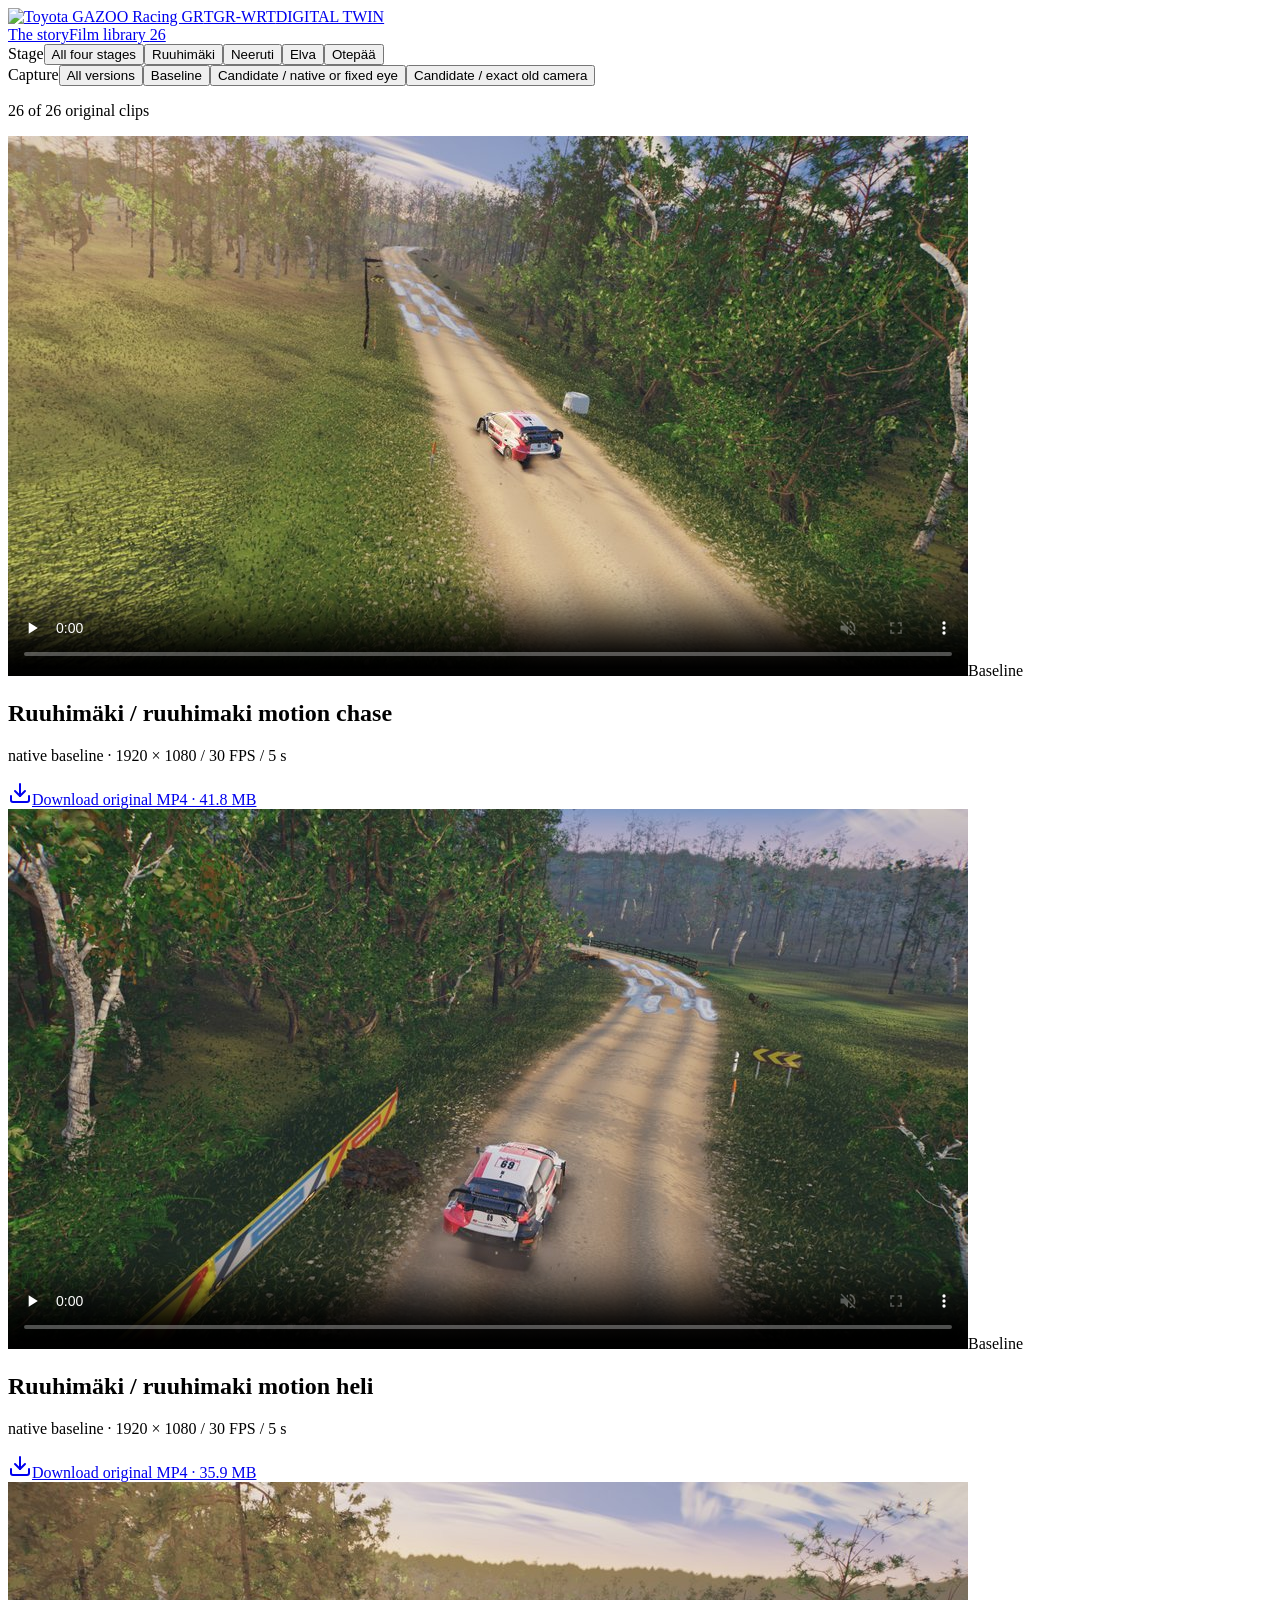
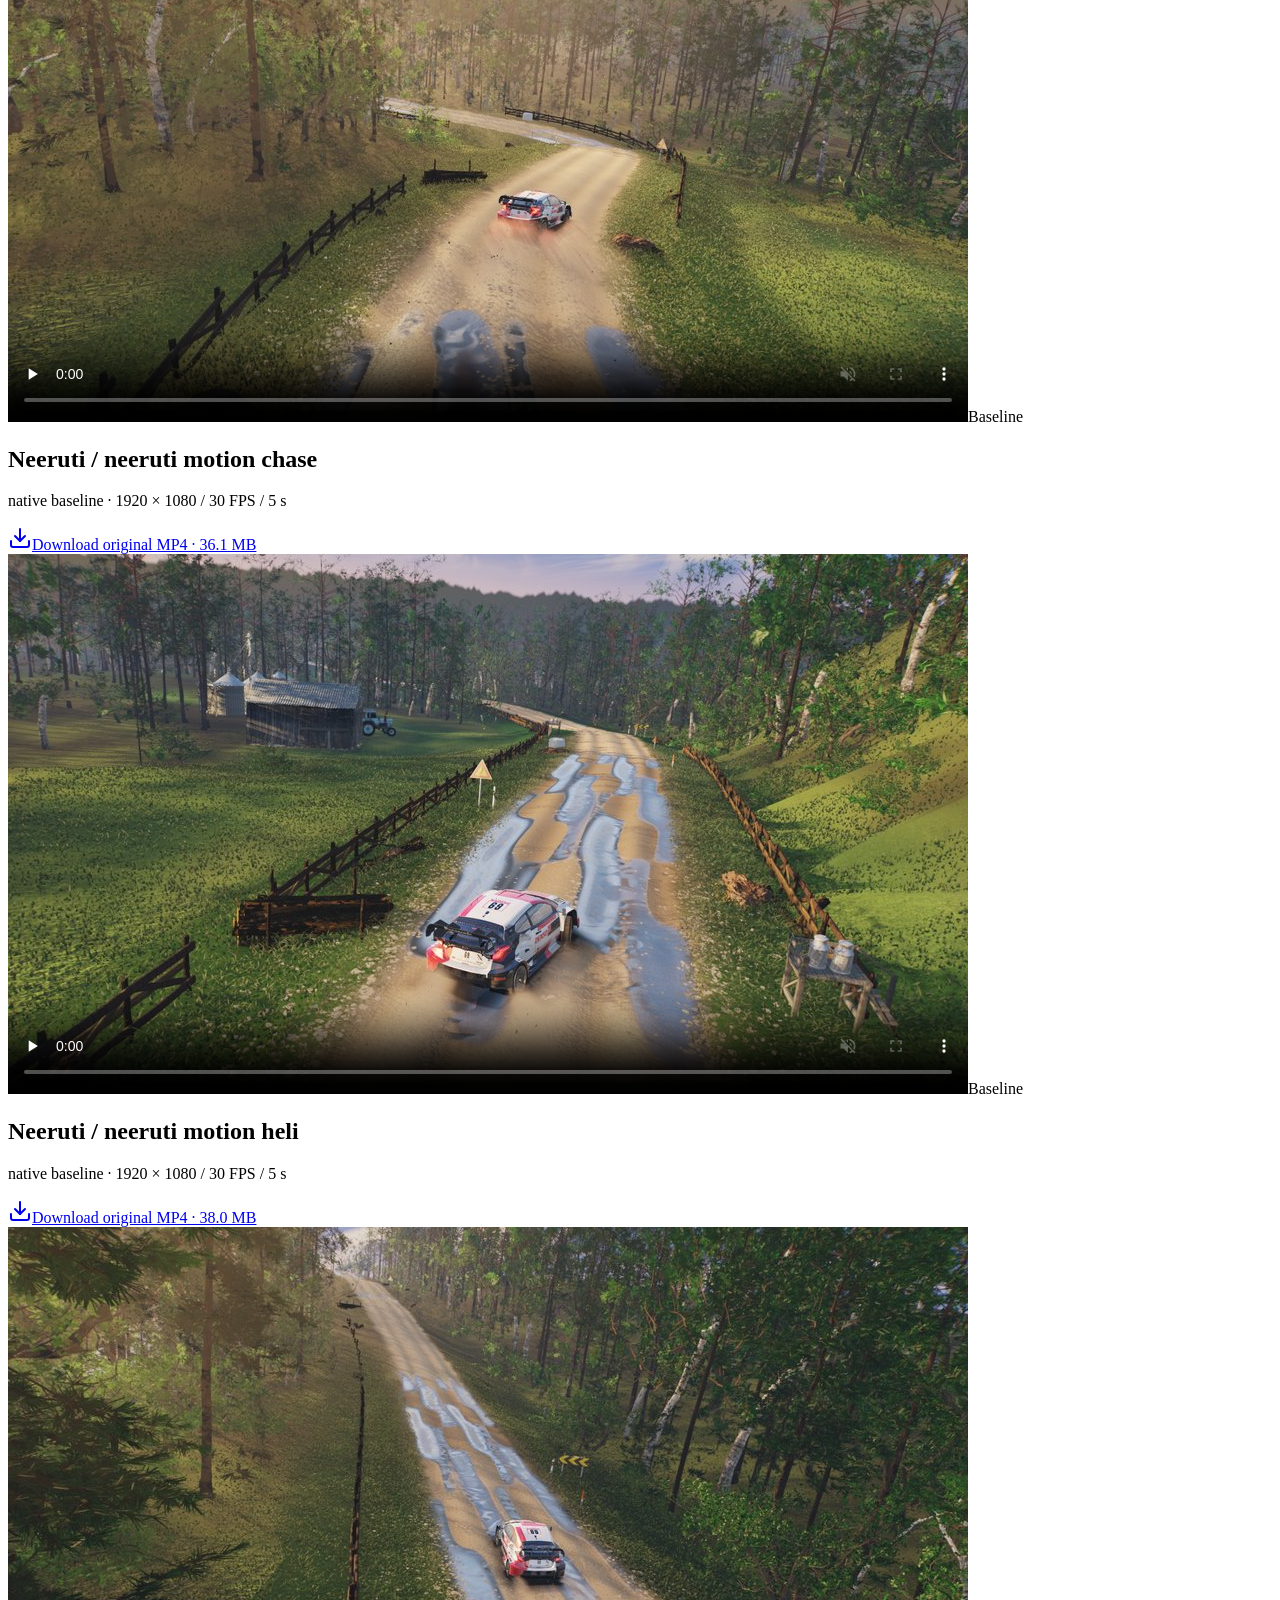
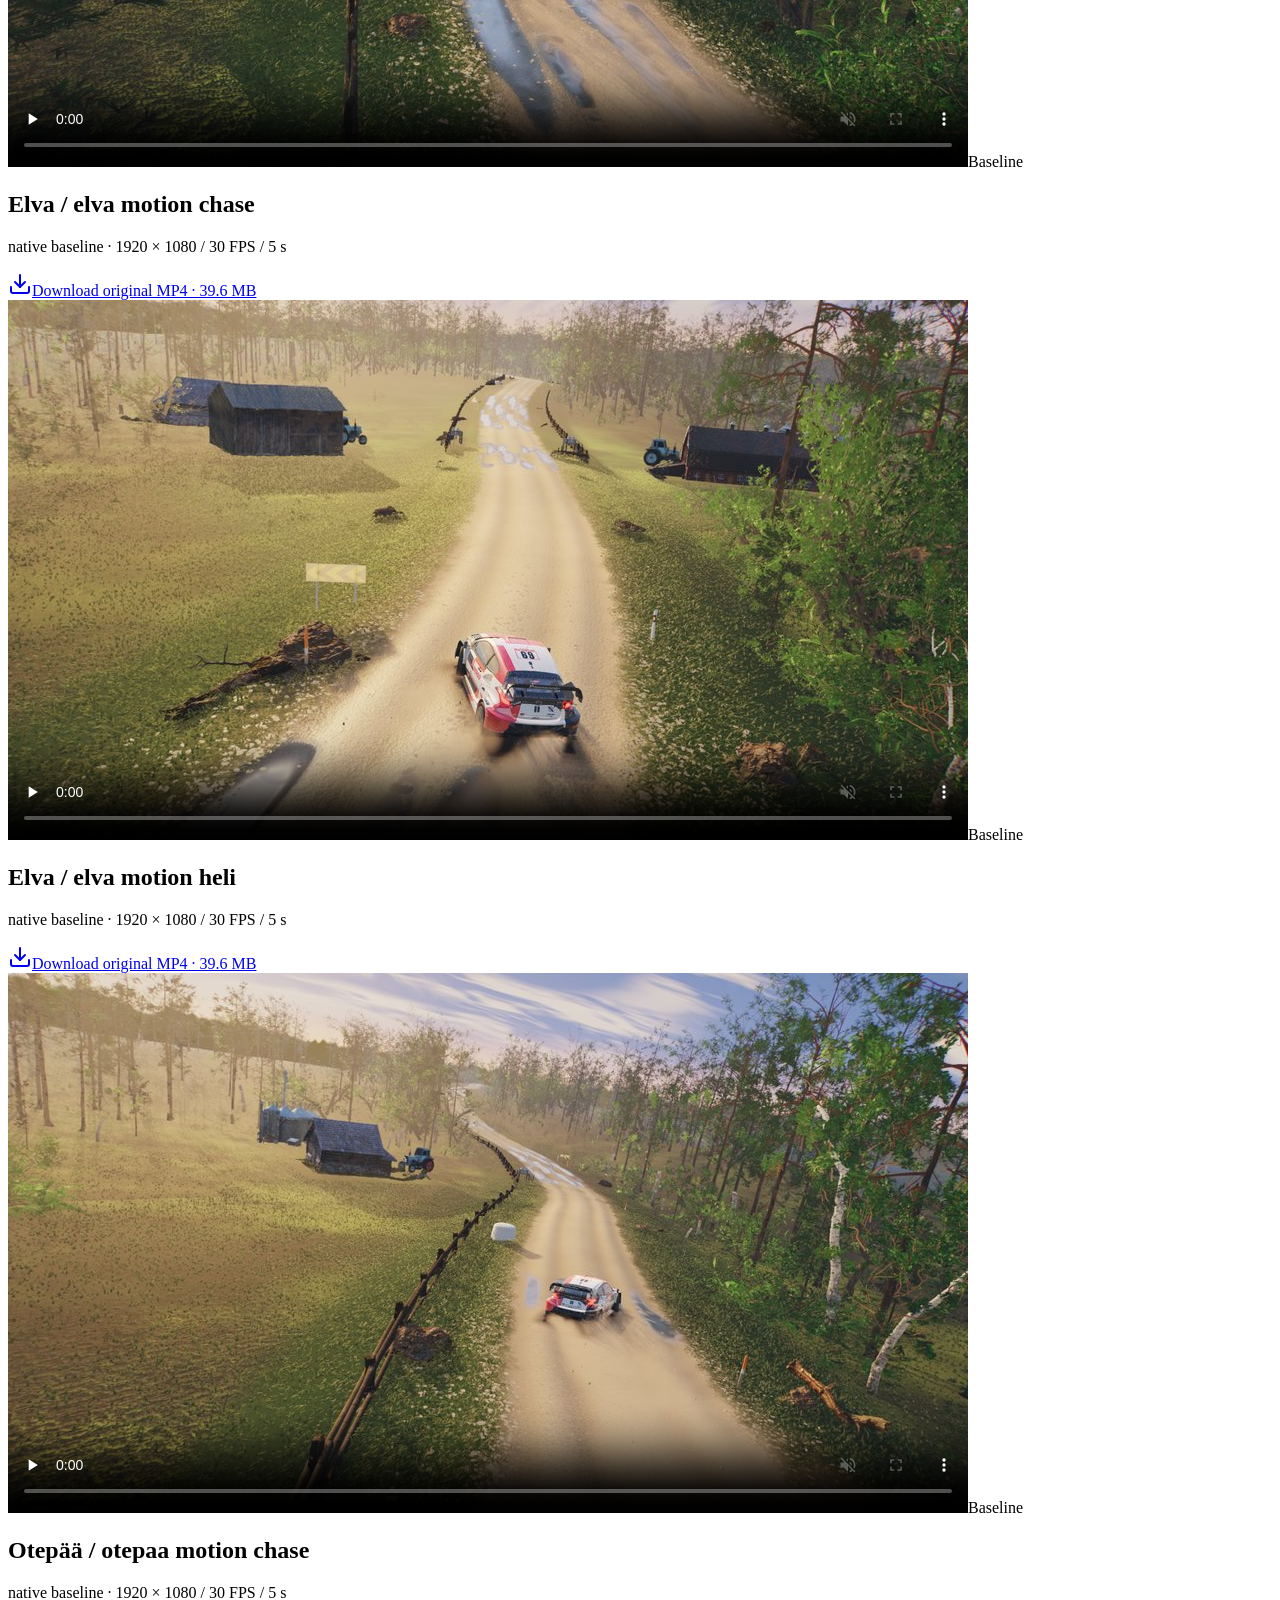
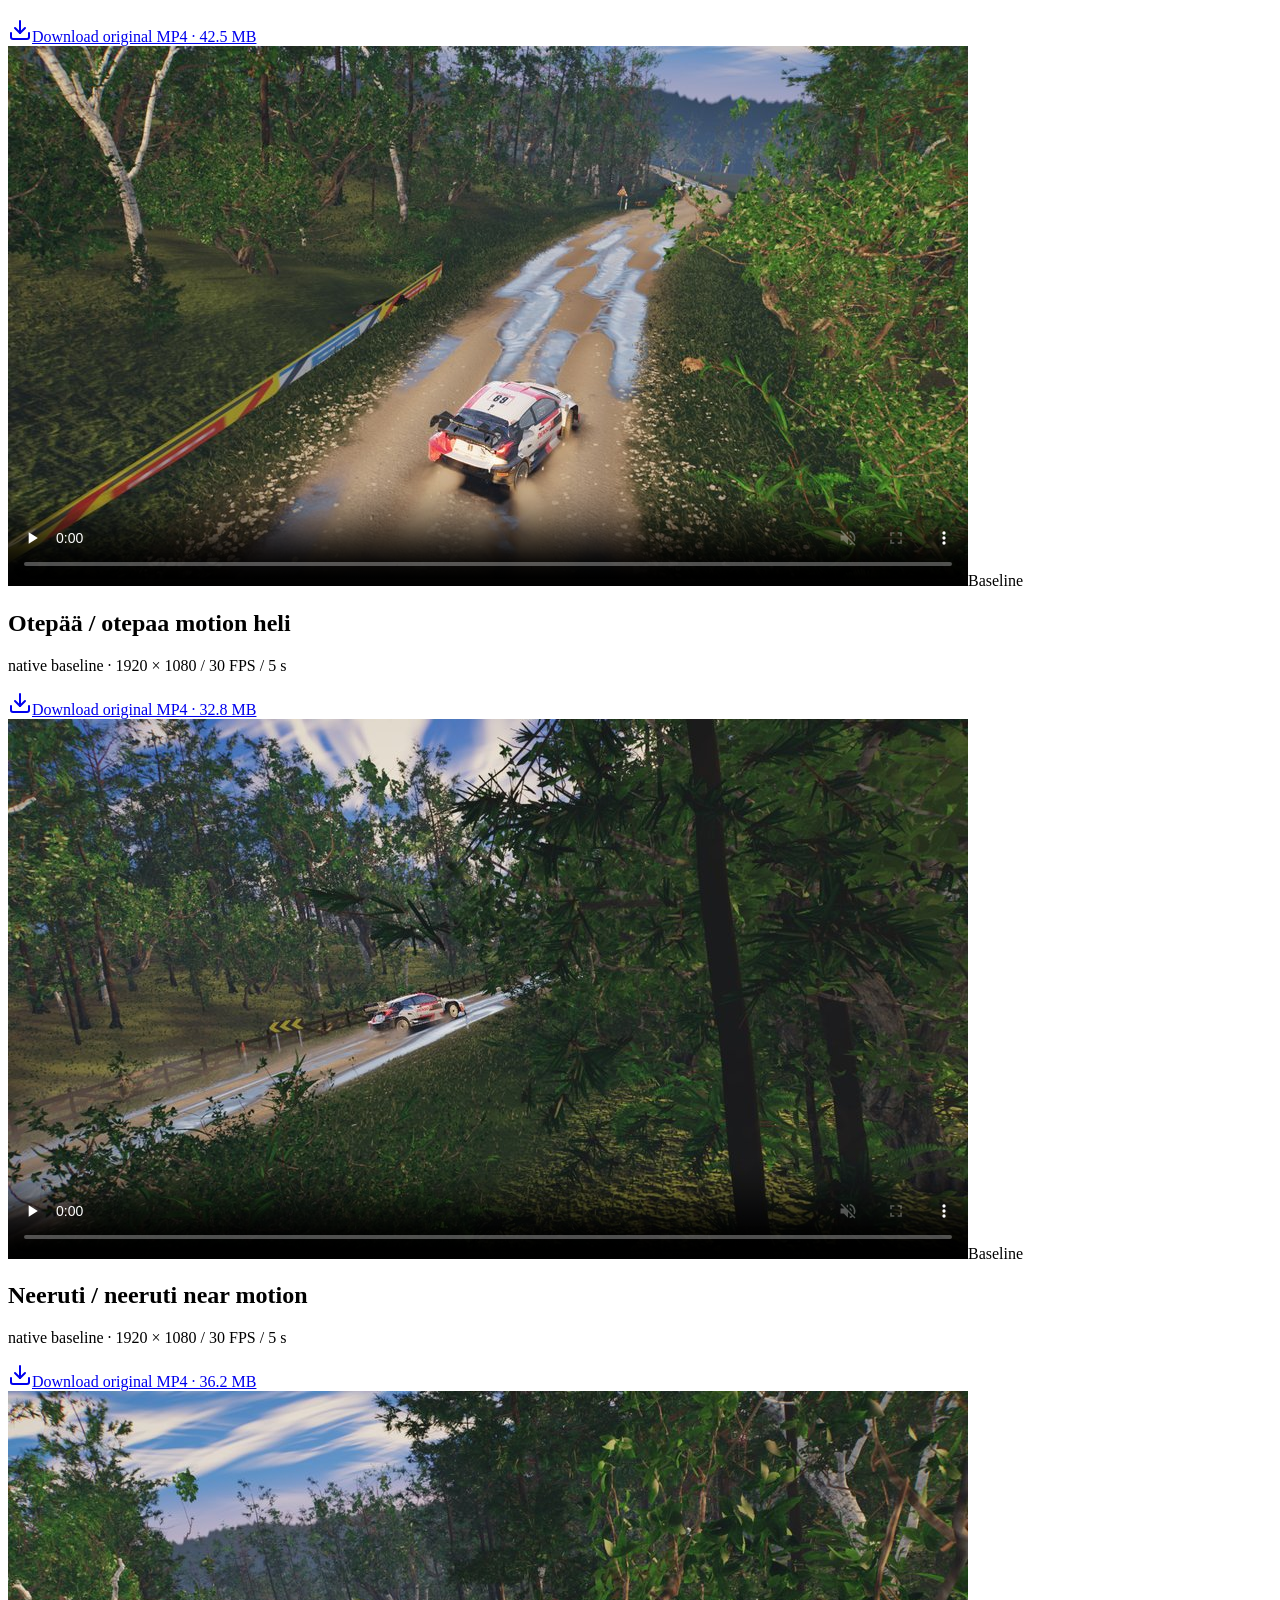
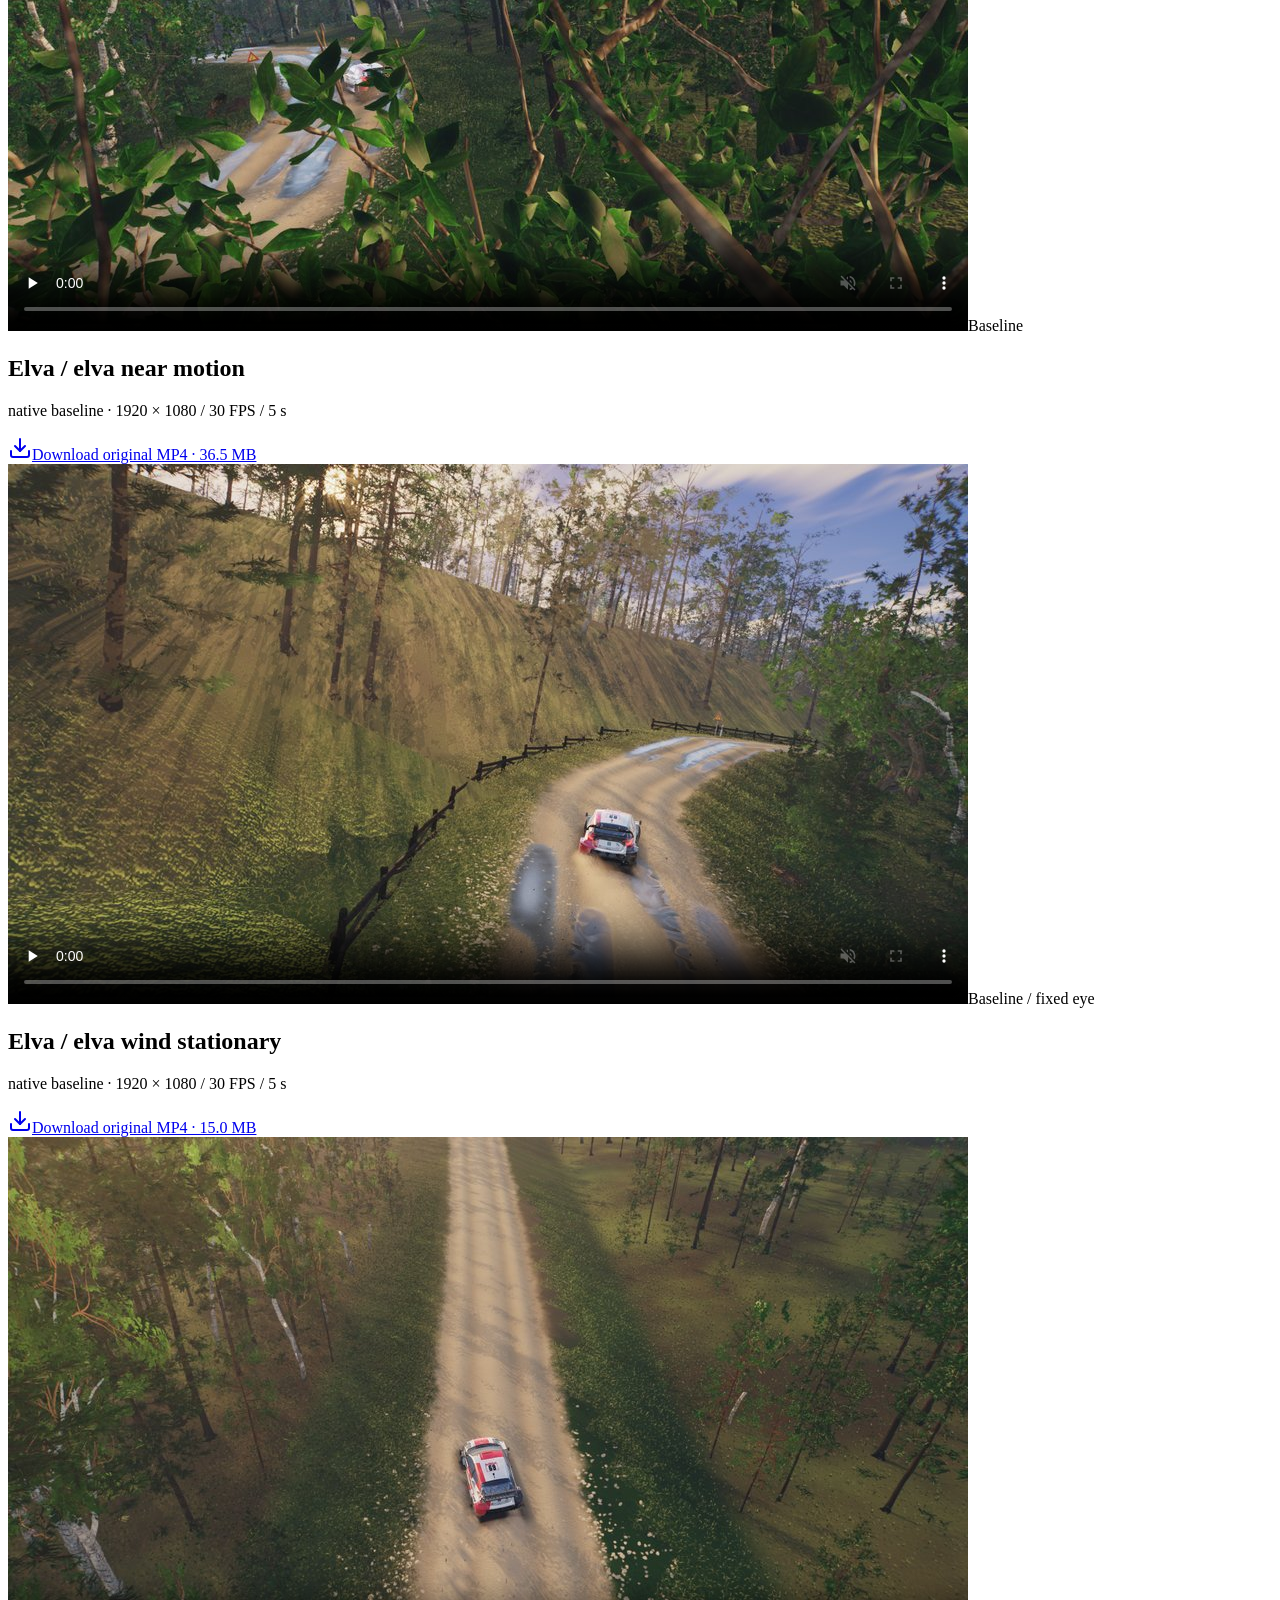
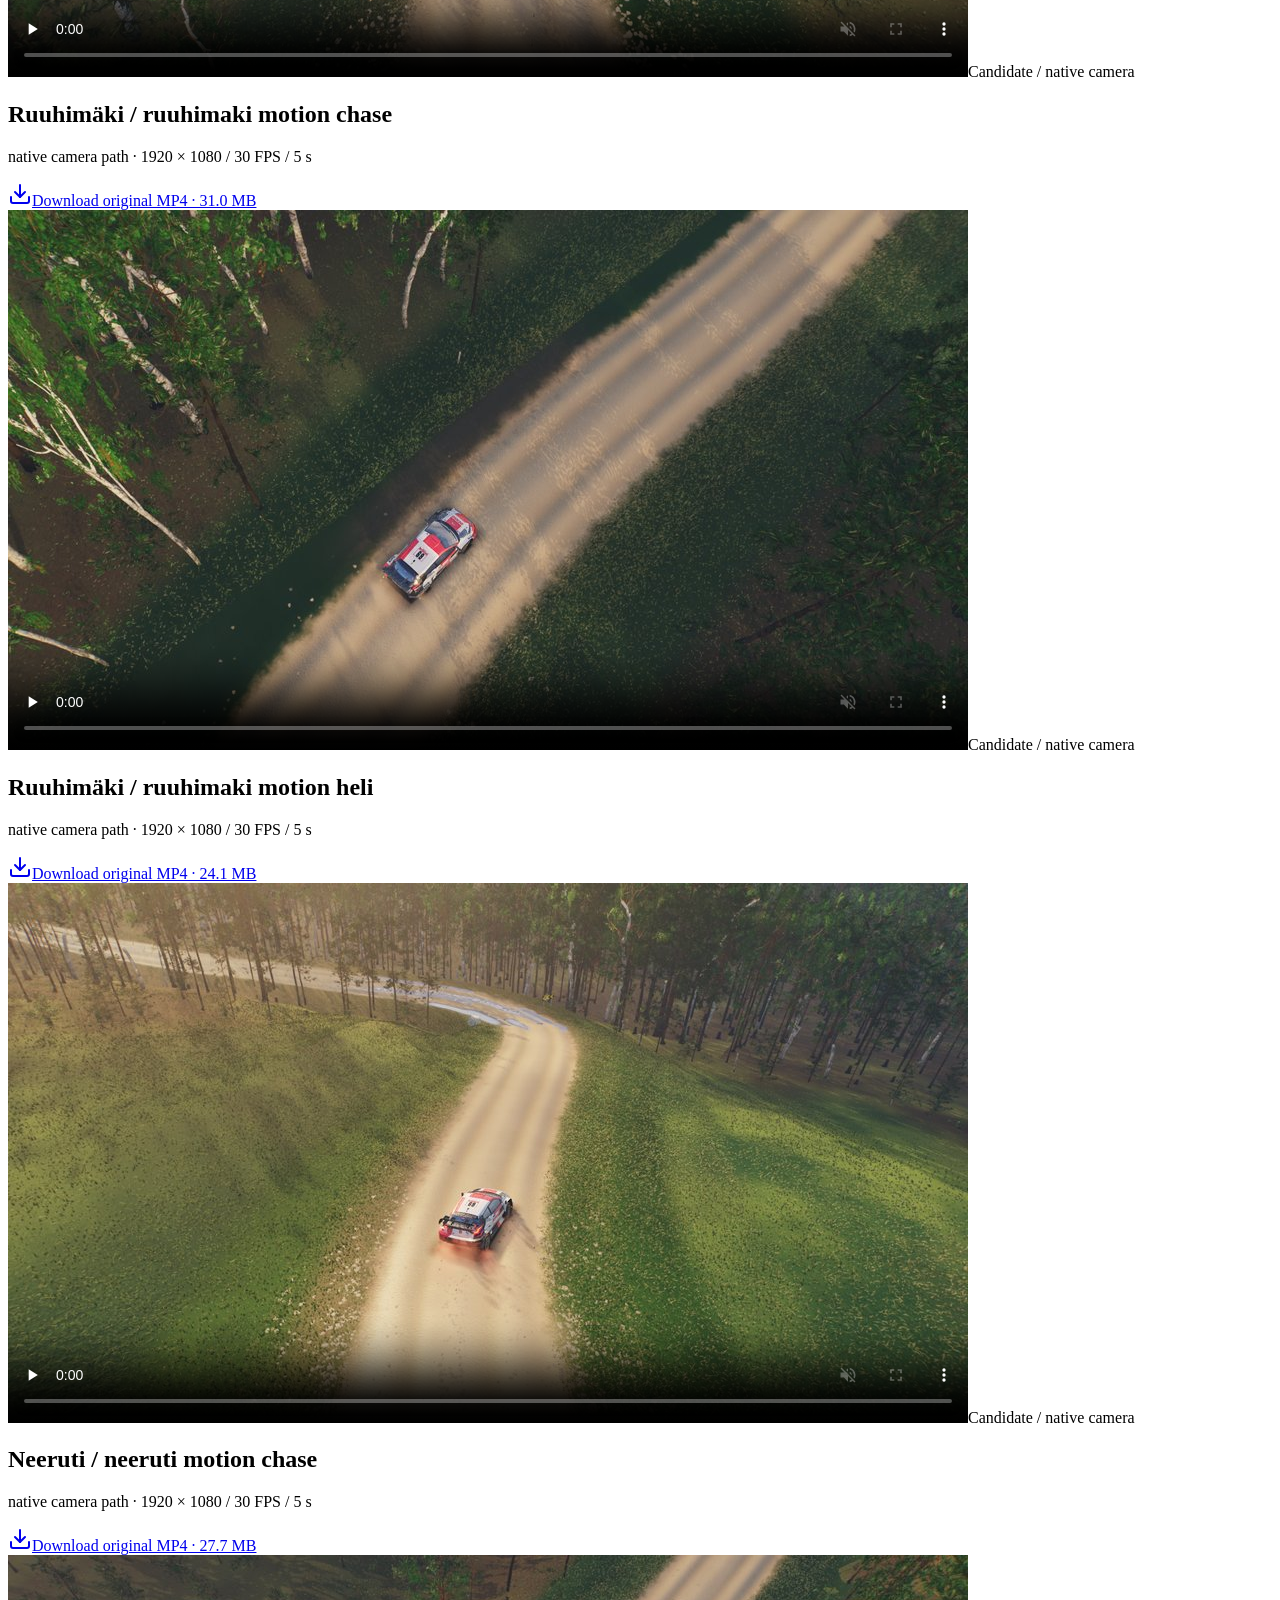
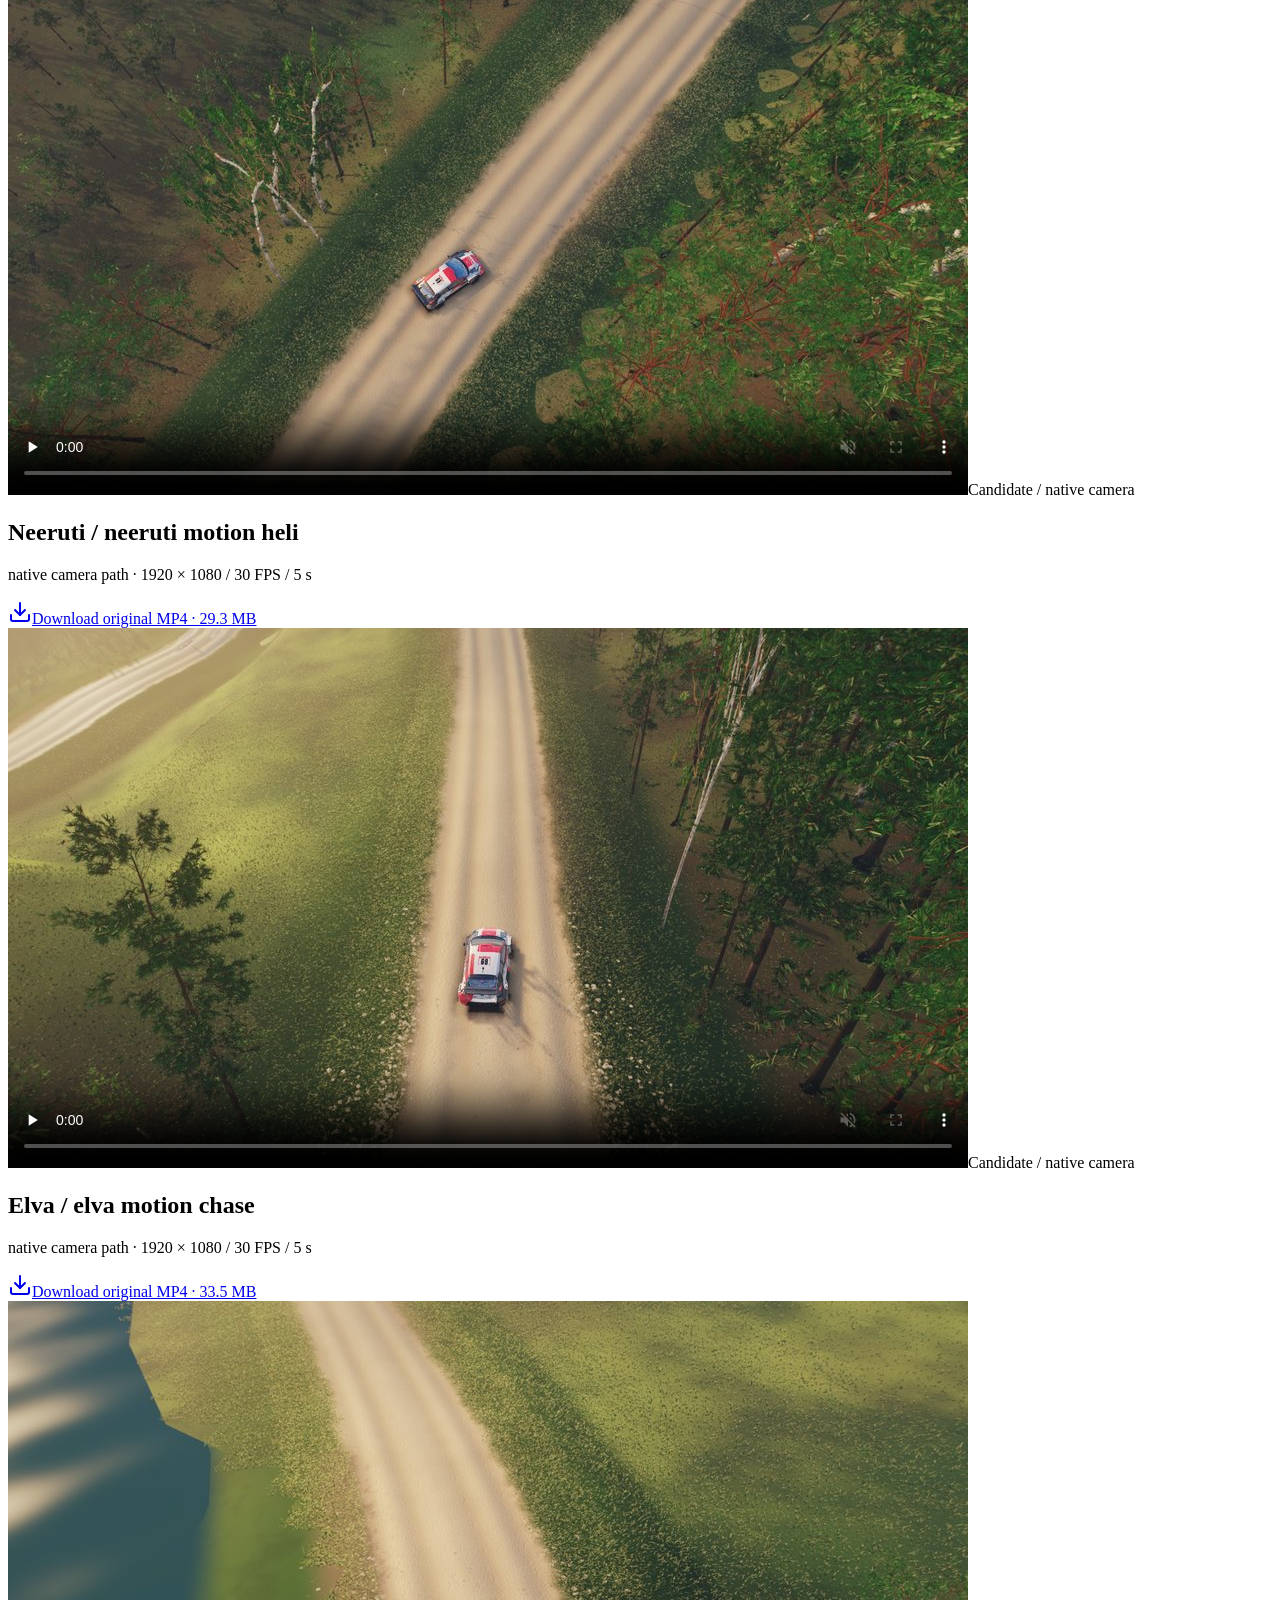
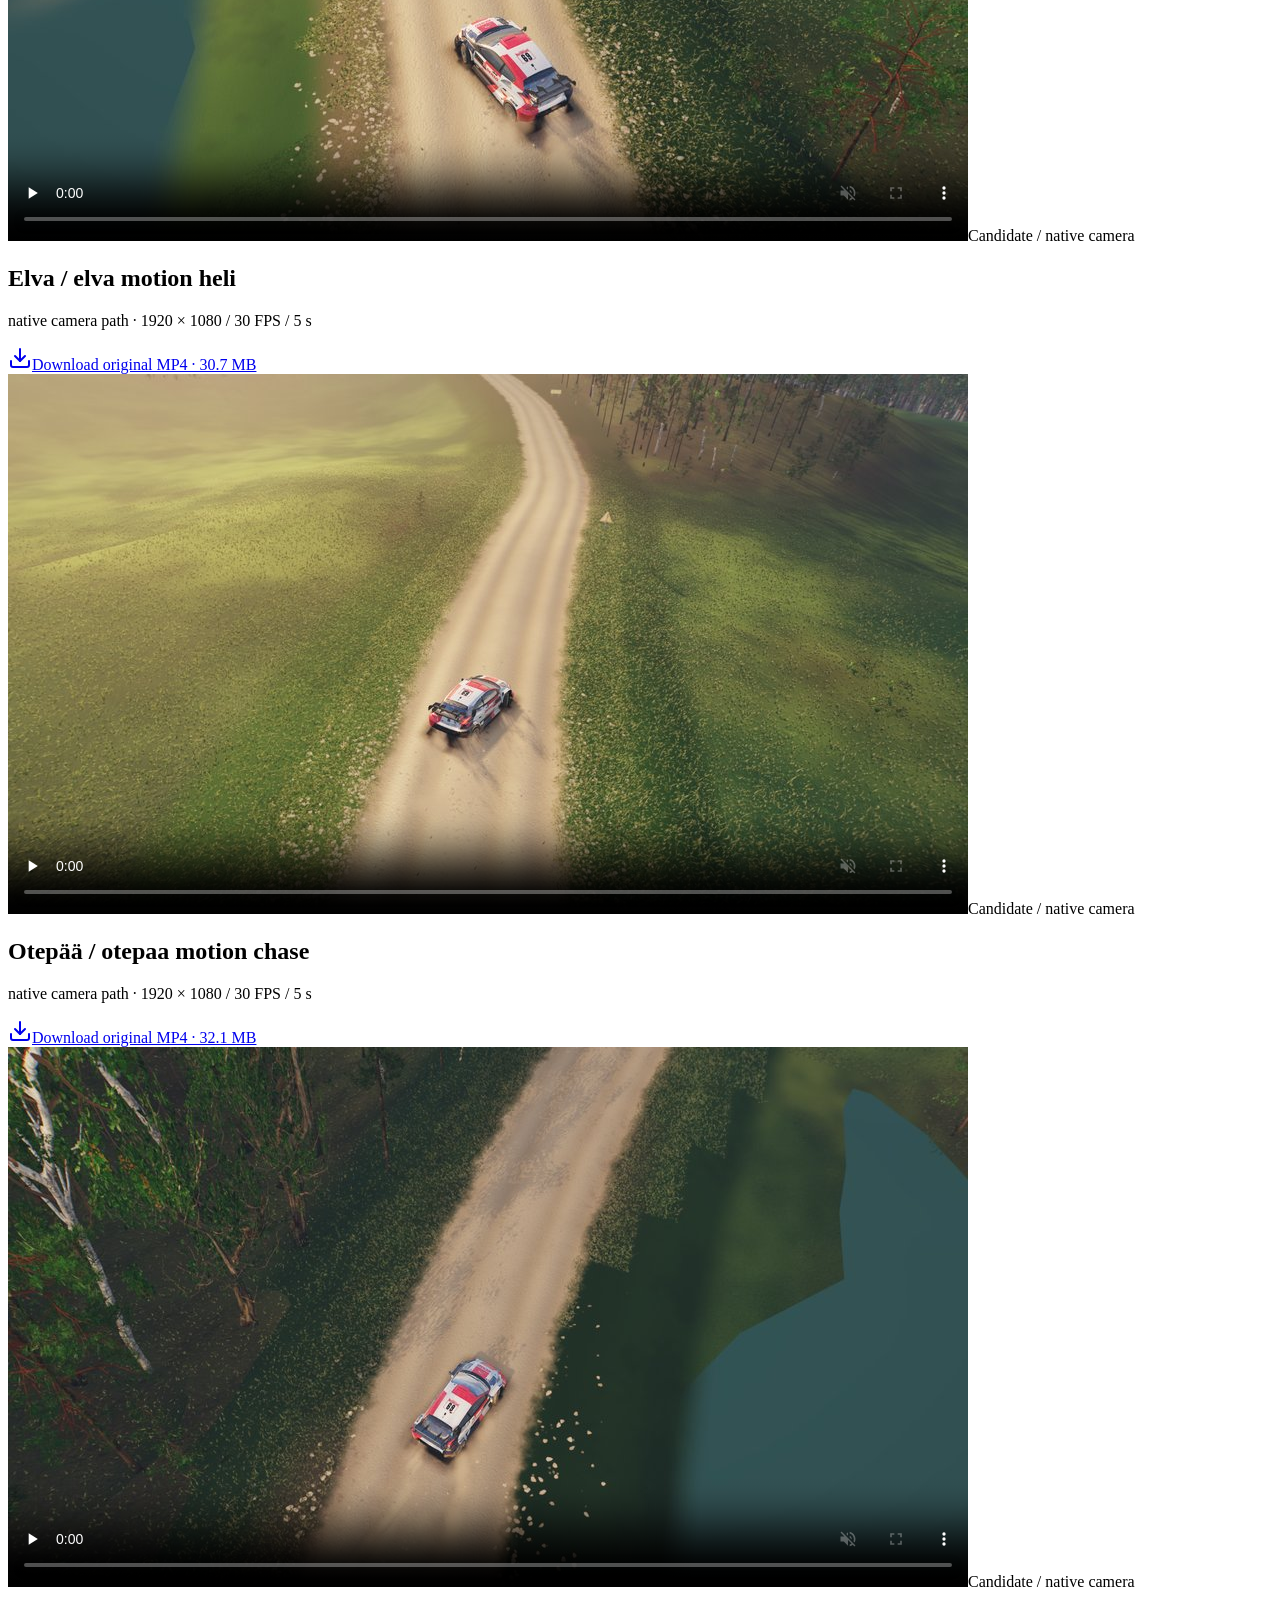
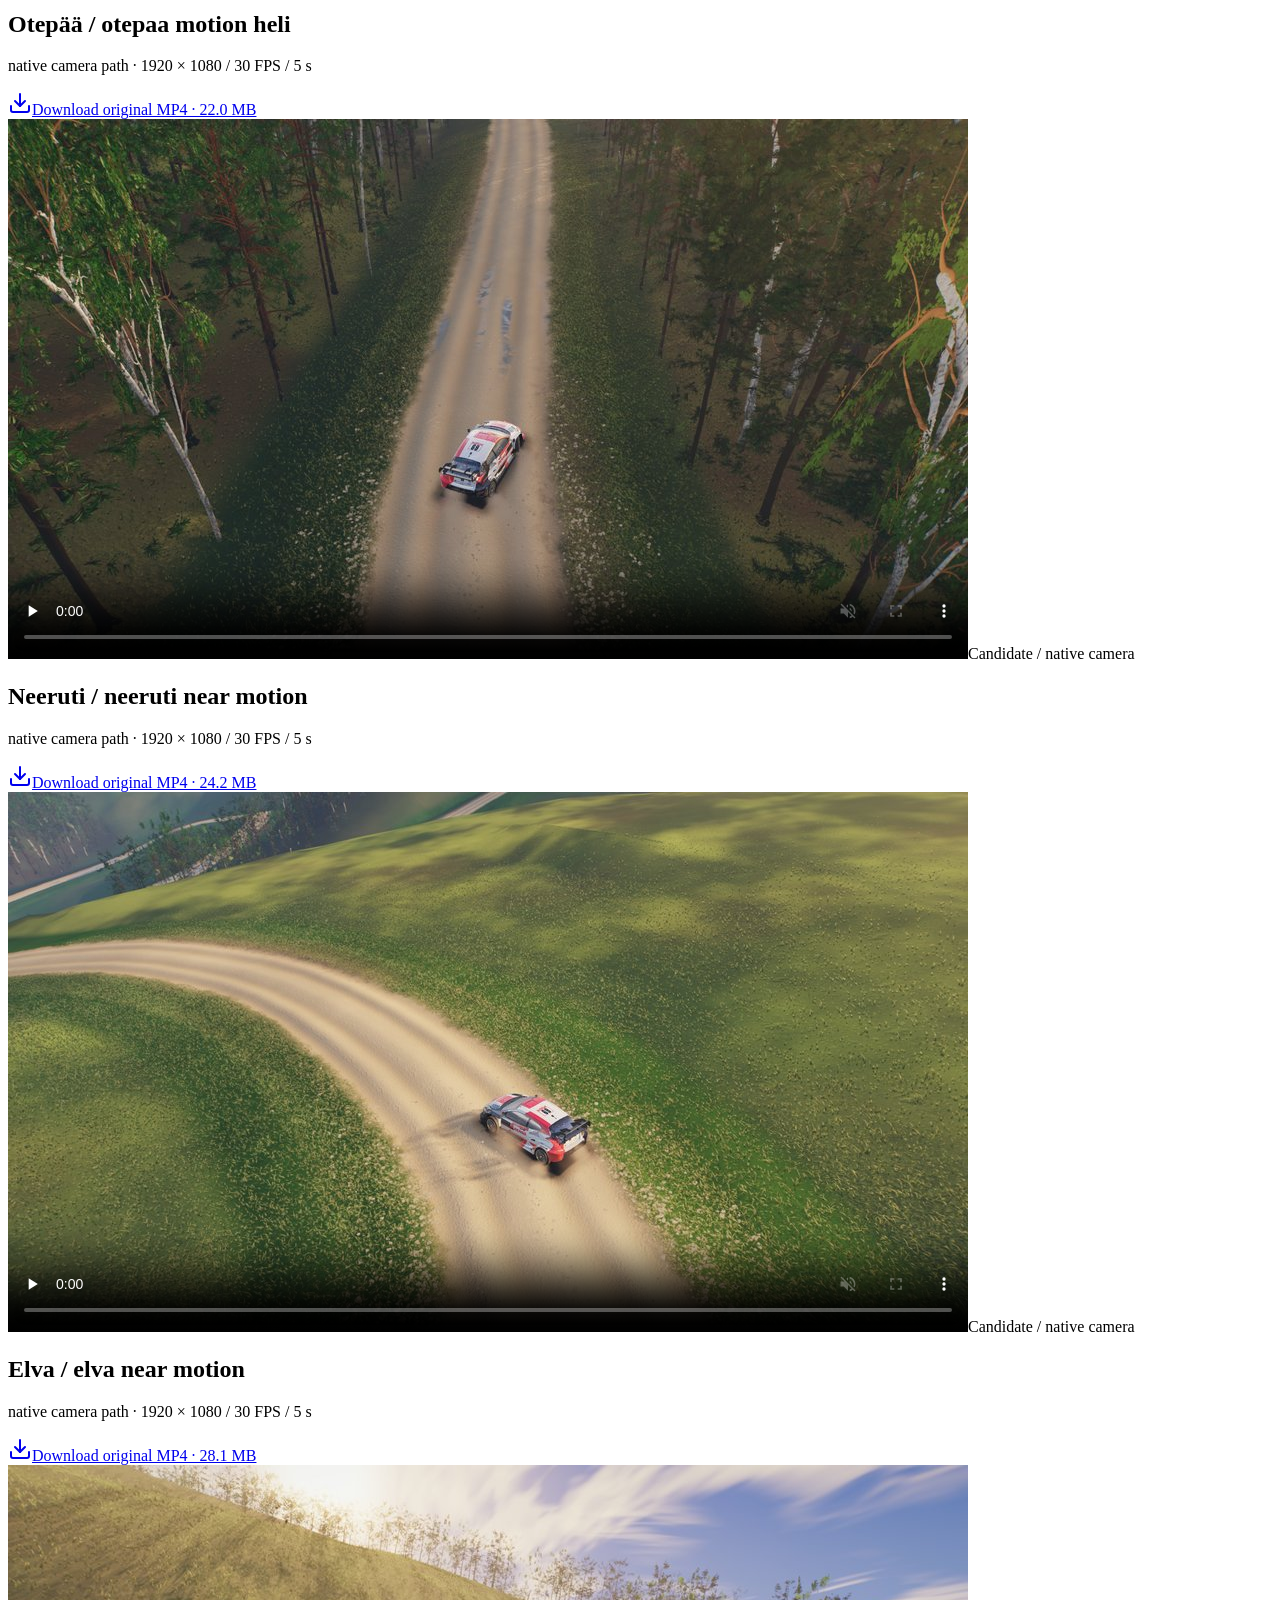
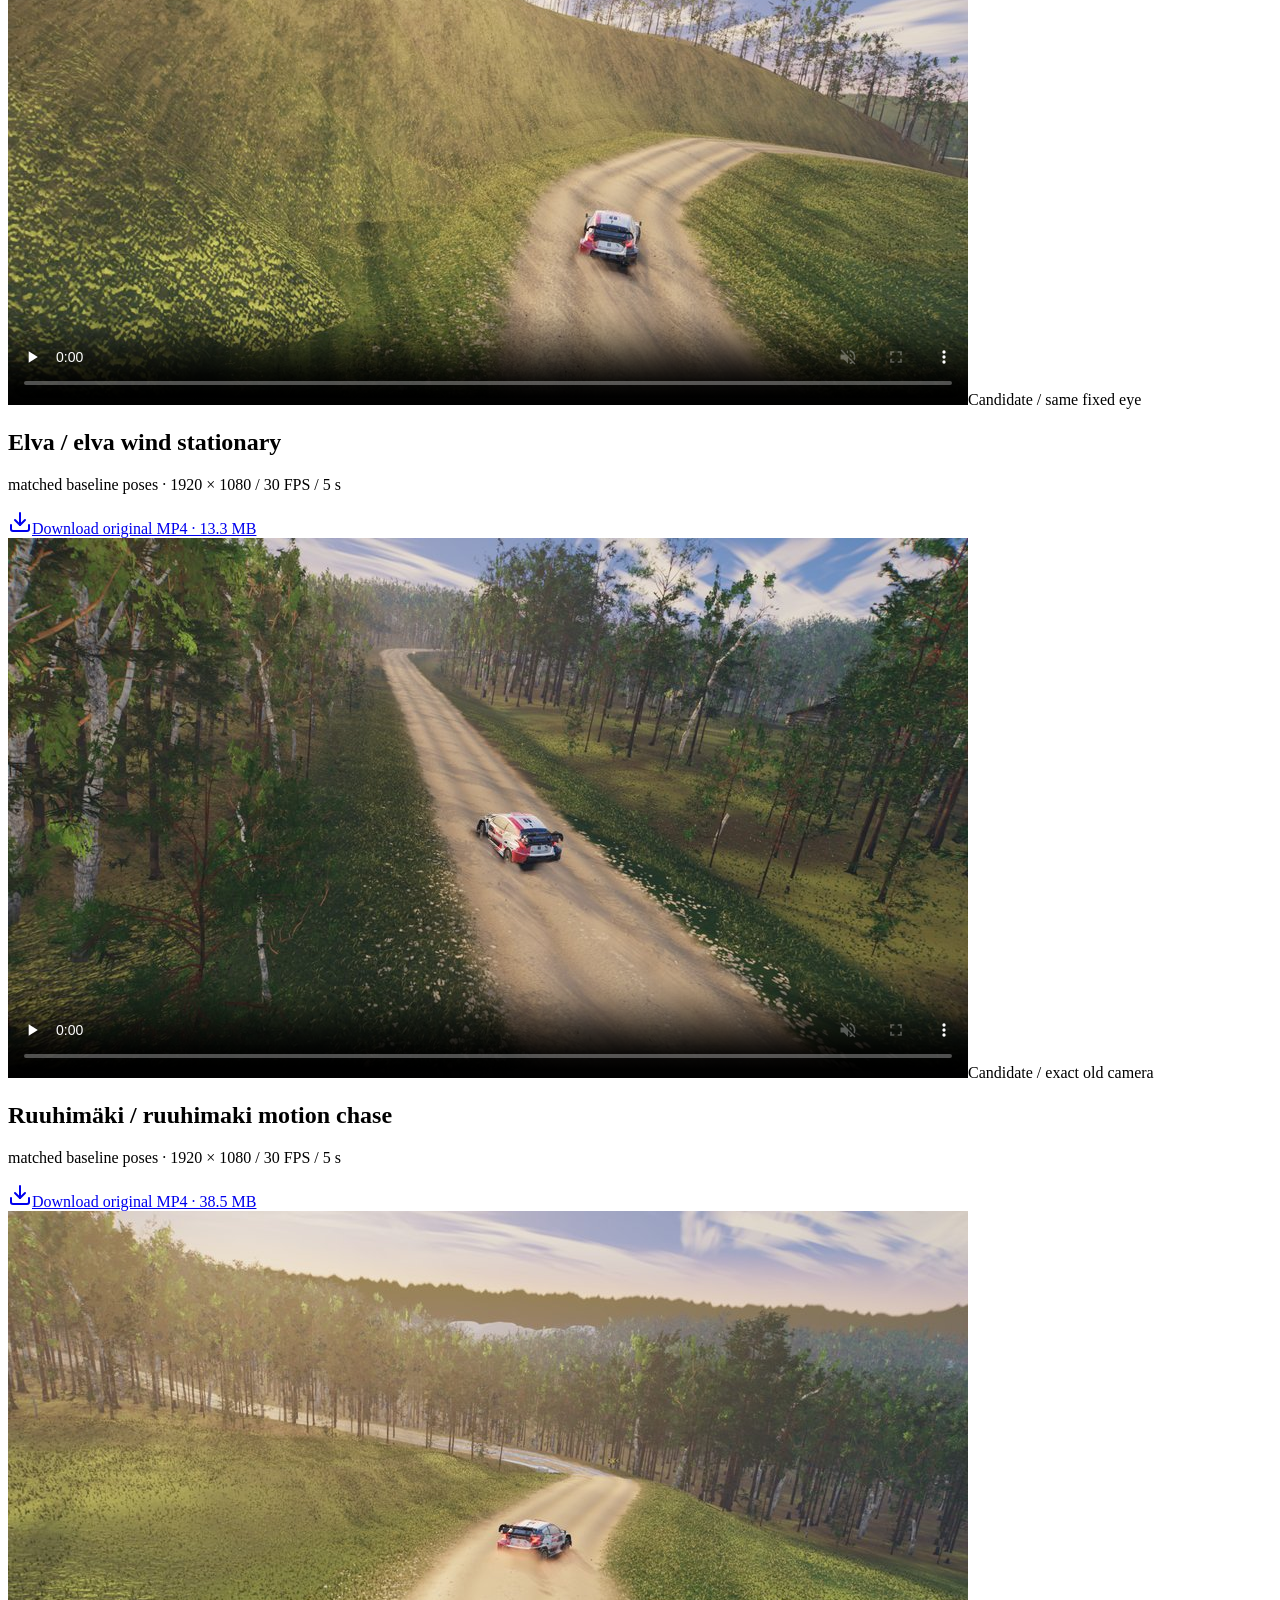
==== commit 07536cf5: "Update GitHub Pages with official TOYOTA GAZOO Racing GR icon, header badge, and Open Graph thumbnai" ====
--- a/videos/index.html
+++ b/videos/index.html
@@ -1 +1 @@
-<!DOCTYPE html><html lang="en"><head><meta charSet="utf-8"/><meta name="viewport" content="width=device-width, initial-scale=1"/><link rel="stylesheet" href="/tgr-landscape-report/assets/styles-BLEcWiNe.css" data-precedence="default"/><link rel="stylesheet" href="https://fonts.googleapis.com/css2?family=IBM+Plex+Sans:wght@400;500;600&amp;family=IBM+Plex+Mono:wght@400;600&amp;family=Newsreader:ital,opsz,wght@0,6..72,400;0,6..72,600;1,6..72,400&amp;display=swap" data-precedence="default"/><title>26 clips. One traceable comparison. — Rally Landscapes video library</title><meta name="description" content="Original full-HD captures filterable by stage and capture version, with download links and checksums."/><meta property="og:title" content="26 clips. One traceable comparison."/><meta property="og:type" content="website"/><meta name="twitter:card" content="summary_large_image"/><meta property="og:description" content="Original 1920×1080 / 30 FPS five-second clips, filterable by stage and capture version."/><link rel="modulepreload" href="/tgr-landscape-report/assets/index-BzR6EzLv.js"/><link rel="modulepreload" href="/tgr-landscape-report/assets/videos-DBZhjBuo.js"/><link rel="modulepreload" href="/tgr-landscape-report/assets/SiteHeader-BYXqREXk.js"/><link rel="preconnect" href="https://fonts.googleapis.com"/><link rel="preconnect" href="https://fonts.gstatic.com" crossorigin="anonymous"/><link rel="icon" href="/tgr-landscape-report/favicon.ico" type="image/x-icon"/></head><body><!--$--><header class="sticky top-0 z-40 border-b border-border bg-background/95"><div class="mx-auto flex h-14 max-w-[1600px] items-center justify-between gap-3 px-5 md:px-12"><a class="flex items-baseline gap-2.5" href="/tgr-landscape-report/"><span class="h-5 w-1 bg-signal" aria-hidden="true"></span><span class="whitespace-nowrap font-mono text-xs font-semibold">TGR-WRT<span class="ml-3 hidden font-sans font-normal text-muted-foreground md:inline">DIGITAL TWIN</span></span></a><nav class="flex shrink-0 items-center gap-3 whitespace-nowrap md:gap-6" aria-label="Primary"><a class="relative px-1 py-2 text-sm text-muted-foreground transition-colors hover:text-foreground data-[status=active]:text-foreground data-[status=active]:after:absolute data-[status=active]:after:inset-x-1 data-[status=active]:after:-bottom-px data-[status=active]:after:h-px data-[status=active]:after:bg-primary" href="/tgr-landscape-report/">The story</a><a class="relative px-1 py-2 text-sm text-muted-foreground transition-colors hover:text-foreground data-[status=active]:text-foreground data-[status=active]:after:absolute data-[status=active]:after:inset-x-1 data-[status=active]:after:-bottom-px data-[status=active]:after:h-px data-[status=active]:after:bg-primary active" href="/tgr-landscape-report/videos" data-status="active" aria-current="page">Film library <span class="ml-1 font-mono text-[0.65rem] text-primary">26</span></a></nav></div></header><div class="sticky top-14 z-30 border-b border-border bg-background/95"><div class="mx-auto flex max-w-[1600px] flex-col gap-3 px-5 py-4 md:px-12"><div class="flex flex-wrap items-center gap-2"><span class="eyebrow mr-1">Stage</span><button class="inline-flex items-center justify-center gap-2 whitespace-nowrap font-medium cursor-pointer focus-visible:outline-none focus-visible:ring-1 focus-visible:ring-ring disabled:pointer-events-none disabled:opacity-50 disabled:cursor-not-allowed [&amp;_svg]:pointer-events-none [&amp;_svg]:size-4 [&amp;_svg]:shrink-0 shadow hover:bg-primary/90 h-8 rounded-full border px-3 py-1.5 font-mono text-xs transition-colors focus-ring border-primary bg-primary text-primary-foreground" type="button" aria-pressed="true">All four stages</button><button class="inline-flex items-center justify-center gap-2 whitespace-nowrap font-medium cursor-pointer focus-visible:outline-none focus-visible:ring-1 focus-visible:ring-ring disabled:pointer-events-none disabled:opacity-50 disabled:cursor-not-allowed [&amp;_svg]:pointer-events-none [&amp;_svg]:size-4 [&amp;_svg]:shrink-0 bg-background shadow-sm hover:bg-accent h-8 rounded-full border px-3 py-1.5 font-mono text-xs transition-colors focus-ring border-border text-muted-foreground hover:border-primary/50 hover:text-foreground" type="button" aria-pressed="false">Ruuhimäki</button><button class="inline-flex items-center justify-center gap-2 whitespace-nowrap font-medium cursor-pointer focus-visible:outline-none focus-visible:ring-1 focus-visible:ring-ring disabled:pointer-events-none disabled:opacity-50 disabled:cursor-not-allowed [&amp;_svg]:pointer-events-none [&amp;_svg]:size-4 [&amp;_svg]:shrink-0 bg-background shadow-sm hover:bg-accent h-8 rounded-full border px-3 py-1.5 font-mono text-xs transition-colors focus-ring border-border text-muted-foreground hover:border-primary/50 hover:text-foreground" type="button" aria-pressed="false">Neeruti</button><button class="inline-flex items-center justify-center gap-2 whitespace-nowrap font-medium cursor-pointer focus-visible:outline-none focus-visible:ring-1 focus-visible:ring-ring disabled:pointer-events-none disabled:opacity-50 disabled:cursor-not-allowed [&amp;_svg]:pointer-events-none [&amp;_svg]:size-4 [&amp;_svg]:shrink-0 bg-background shadow-sm hover:bg-accent h-8 rounded-full border px-3 py-1.5 font-mono text-xs transition-colors focus-ring border-border text-muted-foreground hover:border-primary/50 hover:text-foreground" type="button" aria-pressed="false">Elva</button><button class="inline-flex items-center justify-center gap-2 whitespace-nowrap font-medium cursor-pointer focus-visible:outline-none focus-visible:ring-1 focus-visible:ring-ring disabled:pointer-events-none disabled:opacity-50 disabled:cursor-not-allowed [&amp;_svg]:pointer-events-none [&amp;_svg]:size-4 [&amp;_svg]:shrink-0 bg-background shadow-sm hover:bg-accent h-8 rounded-full border px-3 py-1.5 font-mono text-xs transition-colors focus-ring border-border text-muted-foreground hover:border-primary/50 hover:text-foreground" type="button" aria-pressed="false">Otepää</button></div><div class="flex flex-wrap items-center gap-2"><span class="eyebrow mr-1">Capture</span><button class="inline-flex items-center justify-center gap-2 whitespace-nowrap font-medium cursor-pointer focus-visible:outline-none focus-visible:ring-1 focus-visible:ring-ring disabled:pointer-events-none disabled:opacity-50 disabled:cursor-not-allowed [&amp;_svg]:pointer-events-none [&amp;_svg]:size-4 [&amp;_svg]:shrink-0 shadow hover:bg-primary/90 h-8 rounded-full border px-3 py-1.5 font-mono text-xs transition-colors focus-ring border-primary bg-primary text-primary-foreground" type="button" aria-pressed="true">All versions</button><button class="inline-flex items-center justify-center gap-2 whitespace-nowrap font-medium cursor-pointer focus-visible:outline-none focus-visible:ring-1 focus-visible:ring-ring disabled:pointer-events-none disabled:opacity-50 disabled:cursor-not-allowed [&amp;_svg]:pointer-events-none [&amp;_svg]:size-4 [&amp;_svg]:shrink-0 bg-background shadow-sm hover:bg-accent h-8 rounded-full border px-3 py-1.5 font-mono text-xs transition-colors focus-ring border-border text-muted-foreground hover:border-primary/50 hover:text-foreground" type="button" aria-pressed="false">Baseline</button><button class="inline-flex items-center justify-center gap-2 whitespace-nowrap font-medium cursor-pointer focus-visible:outline-none focus-visible:ring-1 focus-visible:ring-ring disabled:pointer-events-none disabled:opacity-50 disabled:cursor-not-allowed [&amp;_svg]:pointer-events-none [&amp;_svg]:size-4 [&amp;_svg]:shrink-0 bg-background shadow-sm hover:bg-accent h-8 rounded-full border px-3 py-1.5 font-mono text-xs transition-colors focus-ring border-border text-muted-foreground hover:border-primary/50 hover:text-foreground" type="button" aria-pressed="false">Candidate / native or fixed eye</button><button class="inline-flex items-center justify-center gap-2 whitespace-nowrap font-medium cursor-pointer focus-visible:outline-none focus-visible:ring-1 focus-visible:ring-ring disabled:pointer-events-none disabled:opacity-50 disabled:cursor-not-allowed [&amp;_svg]:pointer-events-none [&amp;_svg]:size-4 [&amp;_svg]:shrink-0 bg-background shadow-sm hover:bg-accent h-8 rounded-full border px-3 py-1.5 font-mono text-xs transition-colors focus-ring border-border text-muted-foreground hover:border-primary/50 hover:text-foreground" type="button" aria-pressed="false">Candidate / exact old camera</button></div></div></div><main class="mx-auto max-w-[1600px] px-5 py-12 md:px-12"><p role="status" class="eyebrow tabular-nums"><span class="text-primary">26</span> of <!-- -->26<!-- --> original clips</p><div class="mt-6 grid gap-x-8 gap-y-12 md:grid-cols-2"><article class="space-y-3 border-b border-border pb-6"><video controls="" muted="" playsInline="" preload="none" poster="https://erjadi.github.io/tgr-landscape-report/posters/before-ruuhimaki_motion_chase.jpg" src="https://github.com/erjadi/tgr-landscape-report/releases/download/media-v1/before__ruuhimaki_motion_chase.mp4" aria-label="Ruuhimäki / ruuhimaki motion chase - Baseline" class="aspect-video w-full rounded-[10px] border border-border bg-card"></video><span class="eyebrow flex items-center gap-2"><span class="size-1.5 rounded-full bg-muted-foreground" aria-hidden="true"></span>Baseline</span><h2 class="font-display text-xl leading-snug">Ruuhimäki / ruuhimaki motion chase</h2><p class="text-xs text-muted-foreground">native baseline · 1920 × 1080 / 30 FPS / 5 s</p><a href="https://github.com/erjadi/tgr-landscape-report/releases/download/media-v1/before__ruuhimaki_motion_chase.mp4" download="" class="inline-flex items-center gap-2 py-1.5 font-mono text-xs text-primary transition-colors hover:text-foreground focus-ring"><svg xmlns="http://www.w3.org/2000/svg" width="24" height="24" viewBox="0 0 24 24" fill="none" stroke="currentColor" stroke-width="2" stroke-linecap="round" stroke-linejoin="round" class="lucide lucide-download size-3.5" aria-hidden="true"><path d="M12 15V3"></path><path d="M21 15v4a2 2 0 0 1-2 2H5a2 2 0 0 1-2-2v-4"></path><path d="m7 10 5 5 5-5"></path></svg>Download original MP4 · 41.8 MB</a></article><article class="space-y-3 border-b border-border pb-6"><video controls="" muted="" playsInline="" preload="none" poster="https://erjadi.github.io/tgr-landscape-report/posters/before-ruuhimaki_motion_heli.jpg" src="https://github.com/erjadi/tgr-landscape-report/releases/download/media-v1/before__ruuhimaki_motion_heli.mp4" aria-label="Ruuhimäki / ruuhimaki motion heli - Baseline" class="aspect-video w-full rounded-[10px] border border-border bg-card"></video><span class="eyebrow flex items-center gap-2"><span class="size-1.5 rounded-full bg-muted-foreground" aria-hidden="true"></span>Baseline</span><h2 class="font-display text-xl leading-snug">Ruuhimäki / ruuhimaki motion heli</h2><p class="text-xs text-muted-foreground">native baseline · 1920 × 1080 / 30 FPS / 5 s</p><a href="https://github.com/erjadi/tgr-landscape-report/releases/download/media-v1/before__ruuhimaki_motion_heli.mp4" download="" class="inline-flex items-center gap-2 py-1.5 font-mono text-xs text-primary transition-colors hover:text-foreground focus-ring"><svg xmlns="http://www.w3.org/2000/svg" width="24" height="24" viewBox="0 0 24 24" fill="none" stroke="currentColor" stroke-width="2" stroke-linecap="round" stroke-linejoin="round" class="lucide lucide-download size-3.5" aria-hidden="true"><path d="M12 15V3"></path><path d="M21 15v4a2 2 0 0 1-2 2H5a2 2 0 0 1-2-2v-4"></path><path d="m7 10 5 5 5-5"></path></svg>Download original MP4 · 35.9 MB</a></article><article class="space-y-3 border-b border-border pb-6"><video controls="" muted="" playsInline="" preload="none" poster="https://erjadi.github.io/tgr-landscape-report/posters/before-neeruti_motion_chase.jpg" src="https://github.com/erjadi/tgr-landscape-report/releases/download/media-v1/before__neeruti_motion_chase.mp4" aria-label="Neeruti / neeruti motion chase - Baseline" class="aspect-video w-full rounded-[10px] border border-border bg-card"></video><span class="eyebrow flex items-center gap-2"><span class="size-1.5 rounded-full bg-muted-foreground" aria-hidden="true"></span>Baseline</span><h2 class="font-display text-xl leading-snug">Neeruti / neeruti motion chase</h2><p class="text-xs text-muted-foreground">native baseline · 1920 × 1080 / 30 FPS / 5 s</p><a href="https://github.com/erjadi/tgr-landscape-report/releases/download/media-v1/before__neeruti_motion_chase.mp4" download="" class="inline-flex items-center gap-2 py-1.5 font-mono text-xs text-primary transition-colors hover:text-foreground focus-ring"><svg xmlns="http://www.w3.org/2000/svg" width="24" height="24" viewBox="0 0 24 24" fill="none" stroke="currentColor" stroke-width="2" stroke-linecap="round" stroke-linejoin="round" class="lucide lucide-download size-3.5" aria-hidden="true"><path d="M12 15V3"></path><path d="M21 15v4a2 2 0 0 1-2 2H5a2 2 0 0 1-2-2v-4"></path><path d="m7 10 5 5 5-5"></path></svg>Download original MP4 · 36.1 MB</a></article><article class="space-y-3 border-b border-border pb-6"><video controls="" muted="" playsInline="" preload="none" poster="https://erjadi.github.io/tgr-landscape-report/posters/before-neeruti_motion_heli.jpg" src="https://github.com/erjadi/tgr-landscape-report/releases/download/media-v1/before__neeruti_motion_heli.mp4" aria-label="Neeruti / neeruti motion heli - Baseline" class="aspect-video w-full rounded-[10px] border border-border bg-card"></video><span class="eyebrow flex items-center gap-2"><span class="size-1.5 rounded-full bg-muted-foreground" aria-hidden="true"></span>Baseline</span><h2 class="font-display text-xl leading-snug">Neeruti / neeruti motion heli</h2><p class="text-xs text-muted-foreground">native baseline · 1920 × 1080 / 30 FPS / 5 s</p><a href="https://github.com/erjadi/tgr-landscape-report/releases/download/media-v1/before__neeruti_motion_heli.mp4" download="" class="inline-flex items-center gap-2 py-1.5 font-mono text-xs text-primary transition-colors hover:text-foreground focus-ring"><svg xmlns="http://www.w3.org/2000/svg" width="24" height="24" viewBox="0 0 24 24" fill="none" stroke="currentColor" stroke-width="2" stroke-linecap="round" stroke-linejoin="round" class="lucide lucide-download size-3.5" aria-hidden="true"><path d="M12 15V3"></path><path d="M21 15v4a2 2 0 0 1-2 2H5a2 2 0 0 1-2-2v-4"></path><path d="m7 10 5 5 5-5"></path></svg>Download original MP4 · 38.0 MB</a></article><article class="space-y-3 border-b border-border pb-6"><video controls="" muted="" playsInline="" preload="none" poster="https://erjadi.github.io/tgr-landscape-report/posters/before-elva_motion_chase.jpg" src="https://github.com/erjadi/tgr-landscape-report/releases/download/media-v1/before__elva_motion_chase.mp4" aria-label="Elva / elva motion chase - Baseline" class="aspect-video w-full rounded-[10px] border border-border bg-card"></video><span class="eyebrow flex items-center gap-2"><span class="size-1.5 rounded-full bg-muted-foreground" aria-hidden="true"></span>Baseline</span><h2 class="font-display text-xl leading-snug">Elva / elva motion chase</h2><p class="text-xs text-muted-foreground">native baseline · 1920 × 1080 / 30 FPS / 5 s</p><a href="https://github.com/erjadi/tgr-landscape-report/releases/download/media-v1/before__elva_motion_chase.mp4" download="" class="inline-flex items-center gap-2 py-1.5 font-mono text-xs text-primary transition-colors hover:text-foreground focus-ring"><svg xmlns="http://www.w3.org/2000/svg" width="24" height="24" viewBox="0 0 24 24" fill="none" stroke="currentColor" stroke-width="2" stroke-linecap="round" stroke-linejoin="round" class="lucide lucide-download size-3.5" aria-hidden="true"><path d="M12 15V3"></path><path d="M21 15v4a2 2 0 0 1-2 2H5a2 2 0 0 1-2-2v-4"></path><path d="m7 10 5 5 5-5"></path></svg>Download original MP4 · 39.6 MB</a></article><article class="space-y-3 border-b border-border pb-6"><video controls="" muted="" playsInline="" preload="none" poster="https://erjadi.github.io/tgr-landscape-report/posters/before-elva_motion_heli.jpg" src="https://github.com/erjadi/tgr-landscape-report/releases/download/media-v1/before__elva_motion_heli.mp4" aria-label="Elva / elva motion heli - Baseline" class="aspect-video w-full rounded-[10px] border border-border bg-card"></video><span class="eyebrow flex items-center gap-2"><span class="size-1.5 rounded-full bg-muted-foreground" aria-hidden="true"></span>Baseline</span><h2 class="font-display text-xl leading-snug">Elva / elva motion heli</h2><p class="text-xs text-muted-foreground">native baseline · 1920 × 1080 / 30 FPS / 5 s</p><a href="https://github.com/erjadi/tgr-landscape-report/releases/download/media-v1/before__elva_motion_heli.mp4" download="" class="inline-flex items-center gap-2 py-1.5 font-mono text-xs text-primary transition-colors hover:text-foreground focus-ring"><svg xmlns="http://www.w3.org/2000/svg" width="24" height="24" viewBox="0 0 24 24" fill="none" stroke="currentColor" stroke-width="2" stroke-linecap="round" stroke-linejoin="round" class="lucide lucide-download size-3.5" aria-hidden="true"><path d="M12 15V3"></path><path d="M21 15v4a2 2 0 0 1-2 2H5a2 2 0 0 1-2-2v-4"></path><path d="m7 10 5 5 5-5"></path></svg>Download original MP4 · 39.6 MB</a></article><article class="space-y-3 border-b border-border pb-6"><video controls="" muted="" playsInline="" preload="none" poster="https://erjadi.github.io/tgr-landscape-report/posters/before-otepaa_motion_chase.jpg" src="https://github.com/erjadi/tgr-landscape-report/releases/download/media-v1/before__otepaa_motion_chase.mp4" aria-label="Otepää / otepaa motion chase - Baseline" class="aspect-video w-full rounded-[10px] border border-border bg-card"></video><span class="eyebrow flex items-center gap-2"><span class="size-1.5 rounded-full bg-muted-foreground" aria-hidden="true"></span>Baseline</span><h2 class="font-display text-xl leading-snug">Otepää / otepaa motion chase</h2><p class="text-xs text-muted-foreground">native baseline · 1920 × 1080 / 30 FPS / 5 s</p><a href="https://github.com/erjadi/tgr-landscape-report/releases/download/media-v1/before__otepaa_motion_chase.mp4" download="" class="inline-flex items-center gap-2 py-1.5 font-mono text-xs text-primary transition-colors hover:text-foreground focus-ring"><svg xmlns="http://www.w3.org/2000/svg" width="24" height="24" viewBox="0 0 24 24" fill="none" stroke="currentColor" stroke-width="2" stroke-linecap="round" stroke-linejoin="round" class="lucide lucide-download size-3.5" aria-hidden="true"><path d="M12 15V3"></path><path d="M21 15v4a2 2 0 0 1-2 2H5a2 2 0 0 1-2-2v-4"></path><path d="m7 10 5 5 5-5"></path></svg>Download original MP4 · 42.5 MB</a></article><article class="space-y-3 border-b border-border pb-6"><video controls="" muted="" playsInline="" preload="none" poster="https://erjadi.github.io/tgr-landscape-report/posters/before-otepaa_motion_heli.jpg" src="https://github.com/erjadi/tgr-landscape-report/releases/download/media-v1/before__otepaa_motion_heli.mp4" aria-label="Otepää / otepaa motion heli - Baseline" class="aspect-video w-full rounded-[10px] border border-border bg-card"></video><span class="eyebrow flex items-center gap-2"><span class="size-1.5 rounded-full bg-muted-foreground" aria-hidden="true"></span>Baseline</span><h2 class="font-display text-xl leading-snug">Otepää / otepaa motion heli</h2><p class="text-xs text-muted-foreground">native baseline · 1920 × 1080 / 30 FPS / 5 s</p><a href="https://github.com/erjadi/tgr-landscape-report/releases/download/media-v1/before__otepaa_motion_heli.mp4" download="" class="inline-flex items-center gap-2 py-1.5 font-mono text-xs text-primary transition-colors hover:text-foreground focus-ring"><svg xmlns="http://www.w3.org/2000/svg" width="24" height="24" viewBox="0 0 24 24" fill="none" stroke="currentColor" stroke-width="2" stroke-linecap="round" stroke-linejoin="round" class="lucide lucide-download size-3.5" aria-hidden="true"><path d="M12 15V3"></path><path d="M21 15v4a2 2 0 0 1-2 2H5a2 2 0 0 1-2-2v-4"></path><path d="m7 10 5 5 5-5"></path></svg>Download original MP4 · 32.8 MB</a></article><article class="space-y-3 border-b border-border pb-6"><video controls="" muted="" playsInline="" preload="none" poster="https://erjadi.github.io/tgr-landscape-report/posters/before-neeruti_near_motion.jpg" src="https://github.com/erjadi/tgr-landscape-report/releases/download/media-v1/before__neeruti_near_motion.mp4" aria-label="Neeruti / neeruti near motion - Baseline" class="aspect-video w-full rounded-[10px] border border-border bg-card"></video><span class="eyebrow flex items-center gap-2"><span class="size-1.5 rounded-full bg-muted-foreground" aria-hidden="true"></span>Baseline</span><h2 class="font-display text-xl leading-snug">Neeruti / neeruti near motion</h2><p class="text-xs text-muted-foreground">native baseline · 1920 × 1080 / 30 FPS / 5 s</p><a href="https://github.com/erjadi/tgr-landscape-report/releases/download/media-v1/before__neeruti_near_motion.mp4" download="" class="inline-flex items-center gap-2 py-1.5 font-mono text-xs text-primary transition-colors hover:text-foreground focus-ring"><svg xmlns="http://www.w3.org/2000/svg" width="24" height="24" viewBox="0 0 24 24" fill="none" stroke="currentColor" stroke-width="2" stroke-linecap="round" stroke-linejoin="round" class="lucide lucide-download size-3.5" aria-hidden="true"><path d="M12 15V3"></path><path d="M21 15v4a2 2 0 0 1-2 2H5a2 2 0 0 1-2-2v-4"></path><path d="m7 10 5 5 5-5"></path></svg>Download original MP4 · 36.2 MB</a></article><article class="space-y-3 border-b border-border pb-6"><video controls="" muted="" playsInline="" preload="none" poster="https://erjadi.github.io/tgr-landscape-report/posters/before-elva_near_motion.jpg" src="https://github.com/erjadi/tgr-landscape-report/releases/download/media-v1/before__elva_near_motion.mp4" aria-label="Elva / elva near motion - Baseline" class="aspect-video w-full rounded-[10px] border border-border bg-card"></video><span class="eyebrow flex items-center gap-2"><span class="size-1.5 rounded-full bg-muted-foreground" aria-hidden="true"></span>Baseline</span><h2 class="font-display text-xl leading-snug">Elva / elva near motion</h2><p class="text-xs text-muted-foreground">native baseline · 1920 × 1080 / 30 FPS / 5 s</p><a href="https://github.com/erjadi/tgr-landscape-report/releases/download/media-v1/before__elva_near_motion.mp4" download="" class="inline-flex items-center gap-2 py-1.5 font-mono text-xs text-primary transition-colors hover:text-foreground focus-ring"><svg xmlns="http://www.w3.org/2000/svg" width="24" height="24" viewBox="0 0 24 24" fill="none" stroke="currentColor" stroke-width="2" stroke-linecap="round" stroke-linejoin="round" class="lucide lucide-download size-3.5" aria-hidden="true"><path d="M12 15V3"></path><path d="M21 15v4a2 2 0 0 1-2 2H5a2 2 0 0 1-2-2v-4"></path><path d="m7 10 5 5 5-5"></path></svg>Download original MP4 · 36.5 MB</a></article><article class="space-y-3 border-b border-border pb-6"><video controls="" muted="" playsInline="" preload="none" poster="https://erjadi.github.io/tgr-landscape-report/posters/before-elva_wind_stationary.jpg" src="https://github.com/erjadi/tgr-landscape-report/releases/download/media-v1/before__elva_wind_stationary.mp4" aria-label="Elva / elva wind stationary - Baseline / fixed eye" class="aspect-video w-full rounded-[10px] border border-border bg-card"></video><span class="eyebrow flex items-center gap-2"><span class="size-1.5 rounded-full bg-muted-foreground" aria-hidden="true"></span>Baseline / fixed eye</span><h2 class="font-display text-xl leading-snug">Elva / elva wind stationary</h2><p class="text-xs text-muted-foreground">native baseline · 1920 × 1080 / 30 FPS / 5 s</p><a href="https://github.com/erjadi/tgr-landscape-report/releases/download/media-v1/before__elva_wind_stationary.mp4" download="" class="inline-flex items-center gap-2 py-1.5 font-mono text-xs text-primary transition-colors hover:text-foreground focus-ring"><svg xmlns="http://www.w3.org/2000/svg" width="24" height="24" viewBox="0 0 24 24" fill="none" stroke="currentColor" stroke-width="2" stroke-linecap="round" stroke-linejoin="round" class="lucide lucide-download size-3.5" aria-hidden="true"><path d="M12 15V3"></path><path d="M21 15v4a2 2 0 0 1-2 2H5a2 2 0 0 1-2-2v-4"></path><path d="m7 10 5 5 5-5"></path></svg>Download original MP4 · 15.0 MB</a></article><article class="space-y-3 border-b border-border pb-6"><video controls="" muted="" playsInline="" preload="none" poster="https://erjadi.github.io/tgr-landscape-report/posters/after-ruuhimaki_motion_chase.jpg" src="https://github.com/erjadi/tgr-landscape-report/releases/download/media-v1/after__ruuhimaki_motion_chase.mp4" aria-label="Ruuhimäki / ruuhimaki motion chase - Candidate / native camera" class="aspect-video w-full rounded-[10px] border border-border bg-card"></video><span class="eyebrow flex items-center gap-2"><span class="size-1.5 rounded-full bg-primary" aria-hidden="true"></span>Candidate / native camera</span><h2 class="font-display text-xl leading-snug">Ruuhimäki / ruuhimaki motion chase</h2><p class="text-xs text-muted-foreground">native camera path · 1920 × 1080 / 30 FPS / 5 s</p><a href="https://github.com/erjadi/tgr-landscape-report/releases/download/media-v1/after__ruuhimaki_motion_chase.mp4" download="" class="inline-flex items-center gap-2 py-1.5 font-mono text-xs text-primary transition-colors hover:text-foreground focus-ring"><svg xmlns="http://www.w3.org/2000/svg" width="24" height="24" viewBox="0 0 24 24" fill="none" stroke="currentColor" stroke-width="2" stroke-linecap="round" stroke-linejoin="round" class="lucide lucide-download size-3.5" aria-hidden="true"><path d="M12 15V3"></path><path d="M21 15v4a2 2 0 0 1-2 2H5a2 2 0 0 1-2-2v-4"></path><path d="m7 10 5 5 5-5"></path></svg>Download original MP4 · 31.0 MB</a></article><article class="space-y-3 border-b border-border pb-6"><video controls="" muted="" playsInline="" preload="none" poster="https://erjadi.github.io/tgr-landscape-report/posters/after-ruuhimaki_motion_heli.jpg" src="https://github.com/erjadi/tgr-landscape-report/releases/download/media-v1/after__ruuhimaki_motion_heli.mp4" aria-label="Ruuhimäki / ruuhimaki motion heli - Candidate / native camera" class="aspect-video w-full rounded-[10px] border border-border bg-card"></video><span class="eyebrow flex items-center gap-2"><span class="size-1.5 rounded-full bg-primary" aria-hidden="true"></span>Candidate / native camera</span><h2 class="font-display text-xl leading-snug">Ruuhimäki / ruuhimaki motion heli</h2><p class="text-xs text-muted-foreground">native camera path · 1920 × 1080 / 30 FPS / 5 s</p><a href="https://github.com/erjadi/tgr-landscape-report/releases/download/media-v1/after__ruuhimaki_motion_heli.mp4" download="" class="inline-flex items-center gap-2 py-1.5 font-mono text-xs text-primary transition-colors hover:text-foreground focus-ring"><svg xmlns="http://www.w3.org/2000/svg" width="24" height="24" viewBox="0 0 24 24" fill="none" stroke="currentColor" stroke-width="2" stroke-linecap="round" stroke-linejoin="round" class="lucide lucide-download size-3.5" aria-hidden="true"><path d="M12 15V3"></path><path d="M21 15v4a2 2 0 0 1-2 2H5a2 2 0 0 1-2-2v-4"></path><path d="m7 10 5 5 5-5"></path></svg>Download original MP4 · 24.1 MB</a></article><article class="space-y-3 border-b border-border pb-6"><video controls="" muted="" playsInline="" preload="none" poster="https://erjadi.github.io/tgr-landscape-report/posters/after-neeruti_motion_chase.jpg" src="https://github.com/erjadi/tgr-landscape-report/releases/download/media-v1/after__neeruti_motion_chase.mp4" aria-label="Neeruti / neeruti motion chase - Candidate / native camera" class="aspect-video w-full rounded-[10px] border border-border bg-card"></video><span class="eyebrow flex items-center gap-2"><span class="size-1.5 rounded-full bg-primary" aria-hidden="true"></span>Candidate / native camera</span><h2 class="font-display text-xl leading-snug">Neeruti / neeruti motion chase</h2><p class="text-xs text-muted-foreground">native camera path · 1920 × 1080 / 30 FPS / 5 s</p><a href="https://github.com/erjadi/tgr-landscape-report/releases/download/media-v1/after__neeruti_motion_chase.mp4" download="" class="inline-flex items-center gap-2 py-1.5 font-mono text-xs text-primary transition-colors hover:text-foreground focus-ring"><svg xmlns="http://www.w3.org/2000/svg" width="24" height="24" viewBox="0 0 24 24" fill="none" stroke="currentColor" stroke-width="2" stroke-linecap="round" stroke-linejoin="round" class="lucide lucide-download size-3.5" aria-hidden="true"><path d="M12 15V3"></path><path d="M21 15v4a2 2 0 0 1-2 2H5a2 2 0 0 1-2-2v-4"></path><path d="m7 10 5 5 5-5"></path></svg>Download original MP4 · 27.7 MB</a></article><article class="space-y-3 border-b border-border pb-6"><video controls="" muted="" playsInline="" preload="none" poster="https://erjadi.github.io/tgr-landscape-report/posters/after-neeruti_motion_heli.jpg" src="https://github.com/erjadi/tgr-landscape-report/releases/download/media-v1/after__neeruti_motion_heli.mp4" aria-label="Neeruti / neeruti motion heli - Candidate / native camera" class="aspect-video w-full rounded-[10px] border border-border bg-card"></video><span class="eyebrow flex items-center gap-2"><span class="size-1.5 rounded-full bg-primary" aria-hidden="true"></span>Candidate / native camera</span><h2 class="font-display text-xl leading-snug">Neeruti / neeruti motion heli</h2><p class="text-xs text-muted-foreground">native camera path · 1920 × 1080 / 30 FPS / 5 s</p><a href="https://github.com/erjadi/tgr-landscape-report/releases/download/media-v1/after__neeruti_motion_heli.mp4" download="" class="inline-flex items-center gap-2 py-1.5 font-mono text-xs text-primary transition-colors hover:text-foreground focus-ring"><svg xmlns="http://www.w3.org/2000/svg" width="24" height="24" viewBox="0 0 24 24" fill="none" stroke="currentColor" stroke-width="2" stroke-linecap="round" stroke-linejoin="round" class="lucide lucide-download size-3.5" aria-hidden="true"><path d="M12 15V3"></path><path d="M21 15v4a2 2 0 0 1-2 2H5a2 2 0 0 1-2-2v-4"></path><path d="m7 10 5 5 5-5"></path></svg>Download original MP4 · 29.3 MB</a></article><article class="space-y-3 border-b border-border pb-6"><video controls="" muted="" playsInline="" preload="none" poster="https://erjadi.github.io/tgr-landscape-report/posters/after-elva_motion_chase.jpg" src="https://github.com/erjadi/tgr-landscape-report/releases/download/media-v1/after__elva_motion_chase.mp4" aria-label="Elva / elva motion chase - Candidate / native camera" class="aspect-video w-full rounded-[10px] border border-border bg-card"></video><span class="eyebrow flex items-center gap-2"><span class="size-1.5 rounded-full bg-primary" aria-hidden="true"></span>Candidate / native camera</span><h2 class="font-display text-xl leading-snug">Elva / elva motion chase</h2><p class="text-xs text-muted-foreground">native camera path · 1920 × 1080 / 30 FPS / 5 s</p><a href="https://github.com/erjadi/tgr-landscape-report/releases/download/media-v1/after__elva_motion_chase.mp4" download="" class="inline-flex items-center gap-2 py-1.5 font-mono text-xs text-primary transition-colors hover:text-foreground focus-ring"><svg xmlns="http://www.w3.org/2000/svg" width="24" height="24" viewBox="0 0 24 24" fill="none" stroke="currentColor" stroke-width="2" stroke-linecap="round" stroke-linejoin="round" class="lucide lucide-download size-3.5" aria-hidden="true"><path d="M12 15V3"></path><path d="M21 15v4a2 2 0 0 1-2 2H5a2 2 0 0 1-2-2v-4"></path><path d="m7 10 5 5 5-5"></path></svg>Download original MP4 · 33.5 MB</a></article><article class="space-y-3 border-b border-border pb-6"><video controls="" muted="" playsInline="" preload="none" poster="https://erjadi.github.io/tgr-landscape-report/posters/after-elva_motion_heli.jpg" src="https://github.com/erjadi/tgr-landscape-report/releases/download/media-v1/after__elva_motion_heli.mp4" aria-label="Elva / elva motion heli - Candidate / native camera" class="aspect-video w-full rounded-[10px] border border-border bg-card"></video><span class="eyebrow flex items-center gap-2"><span class="size-1.5 rounded-full bg-primary" aria-hidden="true"></span>Candidate / native camera</span><h2 class="font-display text-xl leading-snug">Elva / elva motion heli</h2><p class="text-xs text-muted-foreground">native camera path · 1920 × 1080 / 30 FPS / 5 s</p><a href="https://github.com/erjadi/tgr-landscape-report/releases/download/media-v1/after__elva_motion_heli.mp4" download="" class="inline-flex items-center gap-2 py-1.5 font-mono text-xs text-primary transition-colors hover:text-foreground focus-ring"><svg xmlns="http://www.w3.org/2000/svg" width="24" height="24" viewBox="0 0 24 24" fill="none" stroke="currentColor" stroke-width="2" stroke-linecap="round" stroke-linejoin="round" class="lucide lucide-download size-3.5" aria-hidden="true"><path d="M12 15V3"></path><path d="M21 15v4a2 2 0 0 1-2 2H5a2 2 0 0 1-2-2v-4"></path><path d="m7 10 5 5 5-5"></path></svg>Download original MP4 · 30.7 MB</a></article><article class="space-y-3 border-b border-border pb-6"><video controls="" muted="" playsInline="" preload="none" poster="https://erjadi.github.io/tgr-landscape-report/posters/after-otepaa_motion_chase.jpg" src="https://github.com/erjadi/tgr-landscape-report/releases/download/media-v1/after__otepaa_motion_chase.mp4" aria-label="Otepää / otepaa motion chase - Candidate / native camera" class="aspect-video w-full rounded-[10px] border border-border bg-card"></video><span class="eyebrow flex items-center gap-2"><span class="size-1.5 rounded-full bg-primary" aria-hidden="true"></span>Candidate / native camera</span><h2 class="font-display text-xl leading-snug">Otepää / otepaa motion chase</h2><p class="text-xs text-muted-foreground">native camera path · 1920 × 1080 / 30 FPS / 5 s</p><a href="https://github.com/erjadi/tgr-landscape-report/releases/download/media-v1/after__otepaa_motion_chase.mp4" download="" class="inline-flex items-center gap-2 py-1.5 font-mono text-xs text-primary transition-colors hover:text-foreground focus-ring"><svg xmlns="http://www.w3.org/2000/svg" width="24" height="24" viewBox="0 0 24 24" fill="none" stroke="currentColor" stroke-width="2" stroke-linecap="round" stroke-linejoin="round" class="lucide lucide-download size-3.5" aria-hidden="true"><path d="M12 15V3"></path><path d="M21 15v4a2 2 0 0 1-2 2H5a2 2 0 0 1-2-2v-4"></path><path d="m7 10 5 5 5-5"></path></svg>Download original MP4 · 32.1 MB</a></article><article class="space-y-3 border-b border-border pb-6"><video controls="" muted="" playsInline="" preload="none" poster="https://erjadi.github.io/tgr-landscape-report/posters/after-otepaa_motion_heli.jpg" src="https://github.com/erjadi/tgr-landscape-report/releases/download/media-v1/after__otepaa_motion_heli.mp4" aria-label="Otepää / otepaa motion heli - Candidate / native camera" class="aspect-video w-full rounded-[10px] border border-border bg-card"></video><span class="eyebrow flex items-center gap-2"><span class="size-1.5 rounded-full bg-primary" aria-hidden="true"></span>Candidate / native camera</span><h2 class="font-display text-xl leading-snug">Otepää / otepaa motion heli</h2><p class="text-xs text-muted-foreground">native camera path · 1920 × 1080 / 30 FPS / 5 s</p><a href="https://github.com/erjadi/tgr-landscape-report/releases/download/media-v1/after__otepaa_motion_heli.mp4" download="" class="inline-flex items-center gap-2 py-1.5 font-mono text-xs text-primary transition-colors hover:text-foreground focus-ring"><svg xmlns="http://www.w3.org/2000/svg" width="24" height="24" viewBox="0 0 24 24" fill="none" stroke="currentColor" stroke-width="2" stroke-linecap="round" stroke-linejoin="round" class="lucide lucide-download size-3.5" aria-hidden="true"><path d="M12 15V3"></path><path d="M21 15v4a2 2 0 0 1-2 2H5a2 2 0 0 1-2-2v-4"></path><path d="m7 10 5 5 5-5"></path></svg>Download original MP4 · 22.0 MB</a></article><article class="space-y-3 border-b border-border pb-6"><video controls="" muted="" playsInline="" preload="none" poster="https://erjadi.github.io/tgr-landscape-report/posters/after-neeruti_near_motion.jpg" src="https://github.com/erjadi/tgr-landscape-report/releases/download/media-v1/after__neeruti_near_motion.mp4" aria-label="Neeruti / neeruti near motion - Candidate / native camera" class="aspect-video w-full rounded-[10px] border border-border bg-card"></video><span class="eyebrow flex items-center gap-2"><span class="size-1.5 rounded-full bg-primary" aria-hidden="true"></span>Candidate / native camera</span><h2 class="font-display text-xl leading-snug">Neeruti / neeruti near motion</h2><p class="text-xs text-muted-foreground">native camera path · 1920 × 1080 / 30 FPS / 5 s</p><a href="https://github.com/erjadi/tgr-landscape-report/releases/download/media-v1/after__neeruti_near_motion.mp4" download="" class="inline-flex items-center gap-2 py-1.5 font-mono text-xs text-primary transition-colors hover:text-foreground focus-ring"><svg xmlns="http://www.w3.org/2000/svg" width="24" height="24" viewBox="0 0 24 24" fill="none" stroke="currentColor" stroke-width="2" stroke-linecap="round" stroke-linejoin="round" class="lucide lucide-download size-3.5" aria-hidden="true"><path d="M12 15V3"></path><path d="M21 15v4a2 2 0 0 1-2 2H5a2 2 0 0 1-2-2v-4"></path><path d="m7 10 5 5 5-5"></path></svg>Download original MP4 · 24.2 MB</a></article><article class="space-y-3 border-b border-border pb-6"><video controls="" muted="" playsInline="" preload="none" poster="https://erjadi.github.io/tgr-landscape-report/posters/after-elva_near_motion.jpg" src="https://github.com/erjadi/tgr-landscape-report/releases/download/media-v1/after__elva_near_motion.mp4" aria-label="Elva / elva near motion - Candidate / native camera" class="aspect-video w-full rounded-[10px] border border-border bg-card"></video><span class="eyebrow flex items-center gap-2"><span class="size-1.5 rounded-full bg-primary" aria-hidden="true"></span>Candidate / native camera</span><h2 class="font-display text-xl leading-snug">Elva / elva near motion</h2><p class="text-xs text-muted-foreground">native camera path · 1920 × 1080 / 30 FPS / 5 s</p><a href="https://github.com/erjadi/tgr-landscape-report/releases/download/media-v1/after__elva_near_motion.mp4" download="" class="inline-flex items-center gap-2 py-1.5 font-mono text-xs text-primary transition-colors hover:text-foreground focus-ring"><svg xmlns="http://www.w3.org/2000/svg" width="24" height="24" viewBox="0 0 24 24" fill="none" stroke="currentColor" stroke-width="2" stroke-linecap="round" stroke-linejoin="round" class="lucide lucide-download size-3.5" aria-hidden="true"><path d="M12 15V3"></path><path d="M21 15v4a2 2 0 0 1-2 2H5a2 2 0 0 1-2-2v-4"></path><path d="m7 10 5 5 5-5"></path></svg>Download original MP4 · 28.1 MB</a></article><article class="space-y-3 border-b border-border pb-6"><video controls="" muted="" playsInline="" preload="none" poster="https://erjadi.github.io/tgr-landscape-report/posters/after-elva_wind_stationary.jpg" src="https://github.com/erjadi/tgr-landscape-report/releases/download/media-v1/after__elva_wind_stationary.mp4" aria-label="Elva / elva wind stationary - Candidate / same fixed eye" class="aspect-video w-full rounded-[10px] border border-border bg-card"></video><span class="eyebrow flex items-center gap-2"><span class="size-1.5 rounded-full bg-primary" aria-hidden="true"></span>Candidate / same fixed eye</span><h2 class="font-display text-xl leading-snug">Elva / elva wind stationary</h2><p class="text-xs text-muted-foreground">matched baseline poses · 1920 × 1080 / 30 FPS / 5 s</p><a href="https://github.com/erjadi/tgr-landscape-report/releases/download/media-v1/after__elva_wind_stationary.mp4" download="" class="inline-flex items-center gap-2 py-1.5 font-mono text-xs text-primary transition-colors hover:text-foreground focus-ring"><svg xmlns="http://www.w3.org/2000/svg" width="24" height="24" viewBox="0 0 24 24" fill="none" stroke="currentColor" stroke-width="2" stroke-linecap="round" stroke-linejoin="round" class="lucide lucide-download size-3.5" aria-hidden="true"><path d="M12 15V3"></path><path d="M21 15v4a2 2 0 0 1-2 2H5a2 2 0 0 1-2-2v-4"></path><path d="m7 10 5 5 5-5"></path></svg>Download original MP4 · 13.3 MB</a></article><article class="space-y-3 border-b border-border pb-6"><video controls="" muted="" playsInline="" preload="none" poster="https://erjadi.github.io/tgr-landscape-report/posters/matched-motion-ruuhimaki_motion_chase.jpg" src="https://github.com/erjadi/tgr-landscape-report/releases/download/media-v1/matched-motion__ruuhimaki_motion_chase.mp4" aria-label="Ruuhimäki / ruuhimaki motion chase - Candidate / exact old camera" class="aspect-video w-full rounded-[10px] border border-border bg-card"></video><span class="eyebrow flex items-center gap-2"><span class="size-1.5 rounded-full bg-accent" aria-hidden="true"></span>Candidate / exact old camera</span><h2 class="font-display text-xl leading-snug">Ruuhimäki / ruuhimaki motion chase</h2><p class="text-xs text-muted-foreground">matched baseline poses · 1920 × 1080 / 30 FPS / 5 s</p><a href="https://github.com/erjadi/tgr-landscape-report/releases/download/media-v1/matched-motion__ruuhimaki_motion_chase.mp4" download="" class="inline-flex items-center gap-2 py-1.5 font-mono text-xs text-primary transition-colors hover:text-foreground focus-ring"><svg xmlns="http://www.w3.org/2000/svg" width="24" height="24" viewBox="0 0 24 24" fill="none" stroke="currentColor" stroke-width="2" stroke-linecap="round" stroke-linejoin="round" class="lucide lucide-download size-3.5" aria-hidden="true"><path d="M12 15V3"></path><path d="M21 15v4a2 2 0 0 1-2 2H5a2 2 0 0 1-2-2v-4"></path><path d="m7 10 5 5 5-5"></path></svg>Download original MP4 · 38.5 MB</a></article><article class="space-y-3 border-b border-border pb-6"><video controls="" muted="" playsInline="" preload="none" poster="https://erjadi.github.io/tgr-landscape-report/posters/matched-motion-neeruti_motion_chase.jpg" src="https://github.com/erjadi/tgr-landscape-report/releases/download/media-v1/matched-motion__neeruti_motion_chase.mp4" aria-label="Neeruti / neeruti motion chase - Candidate / exact old camera" class="aspect-video w-full rounded-[10px] border border-border bg-card"></video><span class="eyebrow flex items-center gap-2"><span class="size-1.5 rounded-full bg-accent" aria-hidden="true"></span>Candidate / exact old camera</span><h2 class="font-display text-xl leading-snug">Neeruti / neeruti motion chase</h2><p class="text-xs text-muted-foreground">matched baseline poses · 1920 × 1080 / 30 FPS / 5 s</p><a href="https://github.com/erjadi/tgr-landscape-report/releases/download/media-v1/matched-motion__neeruti_motion_chase.mp4" download="" class="inline-flex items-center gap-2 py-1.5 font-mono text-xs text-primary transition-colors hover:text-foreground focus-ring"><svg xmlns="http://www.w3.org/2000/svg" width="24" height="24" viewBox="0 0 24 24" fill="none" stroke="currentColor" stroke-width="2" stroke-linecap="round" stroke-linejoin="round" class="lucide lucide-download size-3.5" aria-hidden="true"><path d="M12 15V3"></path><path d="M21 15v4a2 2 0 0 1-2 2H5a2 2 0 0 1-2-2v-4"></path><path d="m7 10 5 5 5-5"></path></svg>Download original MP4 · 30.0 MB</a></article><article class="space-y-3 border-b border-border pb-6"><video controls="" muted="" playsInline="" preload="none" poster="https://erjadi.github.io/tgr-landscape-report/posters/matched-motion-elva_motion_chase.jpg" src="https://github.com/erjadi/tgr-landscape-report/releases/download/media-v1/matched-motion__elva_motion_chase.mp4" aria-label="Elva / elva motion chase - Candidate / exact old camera" class="aspect-video w-full rounded-[10px] border border-border bg-card"></video><span class="eyebrow flex items-center gap-2"><span class="size-1.5 rounded-full bg-accent" aria-hidden="true"></span>Candidate / exact old camera</span><h2 class="font-display text-xl leading-snug">Elva / elva motion chase</h2><p class="text-xs text-muted-foreground">matched baseline poses · 1920 × 1080 / 30 FPS / 5 s</p><a href="https://github.com/erjadi/tgr-landscape-report/releases/download/media-v1/matched-motion__elva_motion_chase.mp4" download="" class="inline-flex items-center gap-2 py-1.5 font-mono text-xs text-primary transition-colors hover:text-foreground focus-ring"><svg xmlns="http://www.w3.org/2000/svg" width="24" height="24" viewBox="0 0 24 24" fill="none" stroke="currentColor" stroke-width="2" stroke-linecap="round" stroke-linejoin="round" class="lucide lucide-download size-3.5" aria-hidden="true"><path d="M12 15V3"></path><path d="M21 15v4a2 2 0 0 1-2 2H5a2 2 0 0 1-2-2v-4"></path><path d="m7 10 5 5 5-5"></path></svg>Download original MP4 · 36.7 MB</a></article><article class="space-y-3 border-b border-border pb-6"><video controls="" muted="" playsInline="" preload="none" poster="https://erjadi.github.io/tgr-landscape-report/posters/matched-motion-otepaa_motion_chase.jpg" src="https://github.com/erjadi/tgr-landscape-report/releases/download/media-v1/matched-motion__otepaa_motion_chase.mp4" aria-label="Otepää / otepaa motion chase - Candidate / exact old camera" class="aspect-video w-full rounded-[10px] border border-border bg-card"></video><span class="eyebrow flex items-center gap-2"><span class="size-1.5 rounded-full bg-accent" aria-hidden="true"></span>Candidate / exact old camera</span><h2 class="font-display text-xl leading-snug">Otepää / otepaa motion chase</h2><p class="text-xs text-muted-foreground">matched baseline poses · 1920 × 1080 / 30 FPS / 5 s</p><a href="https://github.com/erjadi/tgr-landscape-report/releases/download/media-v1/matched-motion__otepaa_motion_chase.mp4" download="" class="inline-flex items-center gap-2 py-1.5 font-mono text-xs text-primary transition-colors hover:text-foreground focus-ring"><svg xmlns="http://www.w3.org/2000/svg" width="24" height="24" viewBox="0 0 24 24" fill="none" stroke="currentColor" stroke-width="2" stroke-linecap="round" stroke-linejoin="round" class="lucide lucide-download size-3.5" aria-hidden="true"><path d="M12 15V3"></path><path d="M21 15v4a2 2 0 0 1-2 2H5a2 2 0 0 1-2-2v-4"></path><path d="m7 10 5 5 5-5"></path></svg>Download original MP4 · 35.0 MB</a></article></div></main><footer class="border-t border-border"><div class="mx-auto flex max-w-[1600px] flex-col gap-4 px-5 py-10 md:flex-row md:justify-between md:px-12"><p class="font-display text-2xl">One question. Two weeks. A digital twin.</p><p class="font-mono text-xs text-muted-foreground">TGR-WRT / Survey-grounded. Evidence-first.</p></div></footer><script>(function(a,f){let l;try{l=JSON.parse(sessionStorage.getItem(a)||"{}")}catch{return}const n=l?.[f||history.state?.__TSR_key];let c=!1;for(const t in n){const e=n[t],o=e?.scrollX,s=e?.scrollY;if(Number.isFinite(o)&&Number.isFinite(s)){if(t==="window")scrollTo(o,s),c=!0;else if(t)try{const r=document.querySelector(t);r&&(r.scrollLeft=o,r.scrollTop=s)}catch{}}}if(c)return;const i=location.hash.slice(1);if(i){const t=history.state?.__hashScrollIntoViewOptions??!0;if(t){const e=document.getElementById(i);e&&e.scrollIntoView(t)}return}scrollTo(0,0)})("tsr-scroll-restoration-v1_3");document.currentScript.remove()</script><!--/$--><script data-tsr-stream-part="">(self.$R=self.$R||{})["tsr"]=[];self.$_TSR={h(){this.hydrated=!0,this.c()},e(){this.streamEnded=!0,this.c()},c(){this.hydrated&&this.streamEnded&&(delete self.$_TSR,delete self.$R.tsr)},p(e){this.initialized?e():this.buffer.push(e)},buffer:[]};$_TSR.router=($R=>$R[0]={manifest:$R[1]={routes:$R[2]={__root__:$R[3]={preloads:$R[4]=["/tgr-landscape-report/assets/index-BzR6EzLv.js"],scripts:$R[5]=[$R[6]={attrs:$R[7]={type:"module",async:!0,src:"/tgr-landscape-report/assets/index-BzR6EzLv.js"}}]},"/videos":$R[8]={preloads:$R[9]=["/tgr-landscape-report/assets/videos-DBZhjBuo.js","/tgr-landscape-report/assets/SiteHeader-BYXqREXk.js"]}}},matches:$R[10]=[$R[11]={i:"__root__ ",u:1793686696290,s:"success",ssr:!0},$R[12]={i:" videos videos",u:1793686696290,s:"success",ssr:!0}]})($R["tsr"]);$_TSR.e();{let s=document.currentScript,p;while((p=s.previousElementSibling)&&p.hasAttribute('data-tsr-stream-part'))p.remove();s.remove()}</script><script type="module" async="" src="/tgr-landscape-report/assets/index-BzR6EzLv.js"></script><script>document.currentScript.remove();/*$tsr-stream-boundary*/</script></body></html>+<!DOCTYPE html><html lang="en"><head><meta charSet="utf-8"/><meta name="viewport" content="width=device-width, initial-scale=1"/><link rel="preload" as="image" href="/tgr-landscape-report/gr-mark.png"/><link rel="stylesheet" href="/tgr-landscape-report/assets/styles-91PLEvhn.css" data-precedence="default"/><link rel="stylesheet" href="https://fonts.googleapis.com/css2?family=IBM+Plex+Sans:wght@400;500;600&amp;family=IBM+Plex+Mono:wght@400;600&amp;family=Newsreader:ital,opsz,wght@0,6..72,400;0,6..72,600;1,6..72,400&amp;display=swap" data-precedence="default"/><title>26 clips. One traceable comparison. — TGR-WRT Digital Twin Video Library</title><meta property="og:site_name" content="TGR-WRT Digital Twin"/><meta property="og:image:width" content="1200"/><meta property="og:image:height" content="630"/><meta property="og:image:alt" content="Toyota GAZOO Racing WRT #69 GR Yaris Rally1 — 1440p AI-Built Rally Digital Twin"/><meta name="twitter:image:alt" content="Toyota GAZOO Racing WRT #69 GR Yaris Rally1 — 1440p AI-Built Rally Digital Twin"/><meta name="description" content="Original full-HD captures filterable by stage and capture version, with download links and checksums."/><meta property="og:title" content="26 clips. One traceable comparison. — TGR-WRT Digital Twin"/><meta property="og:type" content="website"/><meta property="og:image" content="https://erjadi.github.io/tgr-landscape-report/og-thumbnail.jpg"/><meta name="twitter:card" content="summary_large_image"/><meta name="twitter:image" content="https://erjadi.github.io/tgr-landscape-report/og-thumbnail.jpg"/><meta property="og:description" content="Original 1920×1080 / 30 FPS five-second clips, filterable by stage and capture version."/><link rel="modulepreload" href="/tgr-landscape-report/assets/index-D1aaWmeT.js"/><link rel="modulepreload" href="/tgr-landscape-report/assets/videos-Bf9vQB_v.js"/><link rel="modulepreload" href="/tgr-landscape-report/assets/SiteHeader-CRe5KKkE.js"/><link rel="preconnect" href="https://fonts.googleapis.com"/><link rel="preconnect" href="https://fonts.gstatic.com" crossorigin="anonymous"/><link rel="icon" href="/tgr-landscape-report/favicon.svg?v=tgr2" type="image/svg+xml"/><link rel="icon" href="/tgr-landscape-report/favicon-32x32.png?v=tgr2" type="image/png" sizes="32x32"/><link rel="icon" href="/tgr-landscape-report/favicon.ico?v=tgr2" type="image/x-icon"/><link rel="apple-touch-icon" href="/tgr-landscape-report/apple-touch-icon.png?v=tgr2" sizes="180x180"/></head><body><!--$--><header class="sticky top-0 z-40 border-b border-border bg-background/95"><div class="mx-auto flex h-14 max-w-[1600px] items-center justify-between gap-3 px-5 md:px-12"><a class="flex items-center gap-2.5" href="/tgr-landscape-report/"><img src="/tgr-landscape-report/gr-mark.png" alt="Toyota GAZOO Racing GR" class="h-5 w-auto shrink-0"/><span class="whitespace-nowrap font-mono text-xs font-semibold">TGR-WRT<span class="ml-3 hidden font-sans font-normal text-muted-foreground md:inline">DIGITAL TWIN</span></span></a><nav class="flex shrink-0 items-center gap-3 whitespace-nowrap md:gap-6" aria-label="Primary"><a class="relative px-1 py-2 text-sm text-muted-foreground transition-colors hover:text-foreground data-[status=active]:text-foreground data-[status=active]:after:absolute data-[status=active]:after:inset-x-1 data-[status=active]:after:-bottom-px data-[status=active]:after:h-px data-[status=active]:after:bg-primary" href="/tgr-landscape-report/">The story</a><a class="relative px-1 py-2 text-sm text-muted-foreground transition-colors hover:text-foreground data-[status=active]:text-foreground data-[status=active]:after:absolute data-[status=active]:after:inset-x-1 data-[status=active]:after:-bottom-px data-[status=active]:after:h-px data-[status=active]:after:bg-primary active" href="/tgr-landscape-report/videos" data-status="active" aria-current="page">Film library <span class="ml-1 font-mono text-[0.65rem] text-primary">26</span></a></nav></div></header><div class="sticky top-14 z-30 border-b border-border bg-background/95"><div class="mx-auto flex max-w-[1600px] flex-col gap-3 px-5 py-4 md:px-12"><div class="flex flex-wrap items-center gap-2"><span class="eyebrow mr-1">Stage</span><button class="inline-flex items-center justify-center gap-2 whitespace-nowrap font-medium cursor-pointer focus-visible:outline-none focus-visible:ring-1 focus-visible:ring-ring disabled:pointer-events-none disabled:opacity-50 disabled:cursor-not-allowed [&amp;_svg]:pointer-events-none [&amp;_svg]:size-4 [&amp;_svg]:shrink-0 shadow hover:bg-primary/90 h-8 rounded-full border px-3 py-1.5 font-mono text-xs transition-colors focus-ring border-primary bg-primary text-primary-foreground" type="button" aria-pressed="true">All four stages</button><button class="inline-flex items-center justify-center gap-2 whitespace-nowrap font-medium cursor-pointer focus-visible:outline-none focus-visible:ring-1 focus-visible:ring-ring disabled:pointer-events-none disabled:opacity-50 disabled:cursor-not-allowed [&amp;_svg]:pointer-events-none [&amp;_svg]:size-4 [&amp;_svg]:shrink-0 bg-background shadow-sm hover:bg-accent h-8 rounded-full border px-3 py-1.5 font-mono text-xs transition-colors focus-ring border-border text-muted-foreground hover:border-primary/50 hover:text-foreground" type="button" aria-pressed="false">Ruuhimäki</button><button class="inline-flex items-center justify-center gap-2 whitespace-nowrap font-medium cursor-pointer focus-visible:outline-none focus-visible:ring-1 focus-visible:ring-ring disabled:pointer-events-none disabled:opacity-50 disabled:cursor-not-allowed [&amp;_svg]:pointer-events-none [&amp;_svg]:size-4 [&amp;_svg]:shrink-0 bg-background shadow-sm hover:bg-accent h-8 rounded-full border px-3 py-1.5 font-mono text-xs transition-colors focus-ring border-border text-muted-foreground hover:border-primary/50 hover:text-foreground" type="button" aria-pressed="false">Neeruti</button><button class="inline-flex items-center justify-center gap-2 whitespace-nowrap font-medium cursor-pointer focus-visible:outline-none focus-visible:ring-1 focus-visible:ring-ring disabled:pointer-events-none disabled:opacity-50 disabled:cursor-not-allowed [&amp;_svg]:pointer-events-none [&amp;_svg]:size-4 [&amp;_svg]:shrink-0 bg-background shadow-sm hover:bg-accent h-8 rounded-full border px-3 py-1.5 font-mono text-xs transition-colors focus-ring border-border text-muted-foreground hover:border-primary/50 hover:text-foreground" type="button" aria-pressed="false">Elva</button><button class="inline-flex items-center justify-center gap-2 whitespace-nowrap font-medium cursor-pointer focus-visible:outline-none focus-visible:ring-1 focus-visible:ring-ring disabled:pointer-events-none disabled:opacity-50 disabled:cursor-not-allowed [&amp;_svg]:pointer-events-none [&amp;_svg]:size-4 [&amp;_svg]:shrink-0 bg-background shadow-sm hover:bg-accent h-8 rounded-full border px-3 py-1.5 font-mono text-xs transition-colors focus-ring border-border text-muted-foreground hover:border-primary/50 hover:text-foreground" type="button" aria-pressed="false">Otepää</button></div><div class="flex flex-wrap items-center gap-2"><span class="eyebrow mr-1">Capture</span><button class="inline-flex items-center justify-center gap-2 whitespace-nowrap font-medium cursor-pointer focus-visible:outline-none focus-visible:ring-1 focus-visible:ring-ring disabled:pointer-events-none disabled:opacity-50 disabled:cursor-not-allowed [&amp;_svg]:pointer-events-none [&amp;_svg]:size-4 [&amp;_svg]:shrink-0 shadow hover:bg-primary/90 h-8 rounded-full border px-3 py-1.5 font-mono text-xs transition-colors focus-ring border-primary bg-primary text-primary-foreground" type="button" aria-pressed="true">All versions</button><button class="inline-flex items-center justify-center gap-2 whitespace-nowrap font-medium cursor-pointer focus-visible:outline-none focus-visible:ring-1 focus-visible:ring-ring disabled:pointer-events-none disabled:opacity-50 disabled:cursor-not-allowed [&amp;_svg]:pointer-events-none [&amp;_svg]:size-4 [&amp;_svg]:shrink-0 bg-background shadow-sm hover:bg-accent h-8 rounded-full border px-3 py-1.5 font-mono text-xs transition-colors focus-ring border-border text-muted-foreground hover:border-primary/50 hover:text-foreground" type="button" aria-pressed="false">Baseline</button><button class="inline-flex items-center justify-center gap-2 whitespace-nowrap font-medium cursor-pointer focus-visible:outline-none focus-visible:ring-1 focus-visible:ring-ring disabled:pointer-events-none disabled:opacity-50 disabled:cursor-not-allowed [&amp;_svg]:pointer-events-none [&amp;_svg]:size-4 [&amp;_svg]:shrink-0 bg-background shadow-sm hover:bg-accent h-8 rounded-full border px-3 py-1.5 font-mono text-xs transition-colors focus-ring border-border text-muted-foreground hover:border-primary/50 hover:text-foreground" type="button" aria-pressed="false">Candidate / native or fixed eye</button><button class="inline-flex items-center justify-center gap-2 whitespace-nowrap font-medium cursor-pointer focus-visible:outline-none focus-visible:ring-1 focus-visible:ring-ring disabled:pointer-events-none disabled:opacity-50 disabled:cursor-not-allowed [&amp;_svg]:pointer-events-none [&amp;_svg]:size-4 [&amp;_svg]:shrink-0 bg-background shadow-sm hover:bg-accent h-8 rounded-full border px-3 py-1.5 font-mono text-xs transition-colors focus-ring border-border text-muted-foreground hover:border-primary/50 hover:text-foreground" type="button" aria-pressed="false">Candidate / exact old camera</button></div></div></div><main class="mx-auto max-w-[1600px] px-5 py-12 md:px-12"><p role="status" class="eyebrow tabular-nums"><span class="text-primary">26</span> of <!-- -->26<!-- --> original clips</p><div class="mt-6 grid gap-x-8 gap-y-12 md:grid-cols-2"><article class="space-y-3 border-b border-border pb-6"><video controls="" muted="" playsInline="" preload="none" poster="https://erjadi.github.io/tgr-landscape-report/posters/before-ruuhimaki_motion_chase.jpg" src="https://github.com/erjadi/tgr-landscape-report/releases/download/media-v1/before__ruuhimaki_motion_chase.mp4" aria-label="Ruuhimäki / ruuhimaki motion chase - Baseline" class="aspect-video w-full rounded-[10px] border border-border bg-card"></video><span class="eyebrow flex items-center gap-2"><span class="size-1.5 rounded-full bg-muted-foreground" aria-hidden="true"></span>Baseline</span><h2 class="font-display text-xl leading-snug">Ruuhimäki / ruuhimaki motion chase</h2><p class="text-xs text-muted-foreground">native baseline · 1920 × 1080 / 30 FPS / 5 s</p><a href="https://github.com/erjadi/tgr-landscape-report/releases/download/media-v1/before__ruuhimaki_motion_chase.mp4" download="" class="inline-flex items-center gap-2 py-1.5 font-mono text-xs text-primary transition-colors hover:text-foreground focus-ring"><svg xmlns="http://www.w3.org/2000/svg" width="24" height="24" viewBox="0 0 24 24" fill="none" stroke="currentColor" stroke-width="2" stroke-linecap="round" stroke-linejoin="round" class="lucide lucide-download size-3.5" aria-hidden="true"><path d="M12 15V3"></path><path d="M21 15v4a2 2 0 0 1-2 2H5a2 2 0 0 1-2-2v-4"></path><path d="m7 10 5 5 5-5"></path></svg>Download original MP4 · 41.8 MB</a></article><article class="space-y-3 border-b border-border pb-6"><video controls="" muted="" playsInline="" preload="none" poster="https://erjadi.github.io/tgr-landscape-report/posters/before-ruuhimaki_motion_heli.jpg" src="https://github.com/erjadi/tgr-landscape-report/releases/download/media-v1/before__ruuhimaki_motion_heli.mp4" aria-label="Ruuhimäki / ruuhimaki motion heli - Baseline" class="aspect-video w-full rounded-[10px] border border-border bg-card"></video><span class="eyebrow flex items-center gap-2"><span class="size-1.5 rounded-full bg-muted-foreground" aria-hidden="true"></span>Baseline</span><h2 class="font-display text-xl leading-snug">Ruuhimäki / ruuhimaki motion heli</h2><p class="text-xs text-muted-foreground">native baseline · 1920 × 1080 / 30 FPS / 5 s</p><a href="https://github.com/erjadi/tgr-landscape-report/releases/download/media-v1/before__ruuhimaki_motion_heli.mp4" download="" class="inline-flex items-center gap-2 py-1.5 font-mono text-xs text-primary transition-colors hover:text-foreground focus-ring"><svg xmlns="http://www.w3.org/2000/svg" width="24" height="24" viewBox="0 0 24 24" fill="none" stroke="currentColor" stroke-width="2" stroke-linecap="round" stroke-linejoin="round" class="lucide lucide-download size-3.5" aria-hidden="true"><path d="M12 15V3"></path><path d="M21 15v4a2 2 0 0 1-2 2H5a2 2 0 0 1-2-2v-4"></path><path d="m7 10 5 5 5-5"></path></svg>Download original MP4 · 35.9 MB</a></article><article class="space-y-3 border-b border-border pb-6"><video controls="" muted="" playsInline="" preload="none" poster="https://erjadi.github.io/tgr-landscape-report/posters/before-neeruti_motion_chase.jpg" src="https://github.com/erjadi/tgr-landscape-report/releases/download/media-v1/before__neeruti_motion_chase.mp4" aria-label="Neeruti / neeruti motion chase - Baseline" class="aspect-video w-full rounded-[10px] border border-border bg-card"></video><span class="eyebrow flex items-center gap-2"><span class="size-1.5 rounded-full bg-muted-foreground" aria-hidden="true"></span>Baseline</span><h2 class="font-display text-xl leading-snug">Neeruti / neeruti motion chase</h2><p class="text-xs text-muted-foreground">native baseline · 1920 × 1080 / 30 FPS / 5 s</p><a href="https://github.com/erjadi/tgr-landscape-report/releases/download/media-v1/before__neeruti_motion_chase.mp4" download="" class="inline-flex items-center gap-2 py-1.5 font-mono text-xs text-primary transition-colors hover:text-foreground focus-ring"><svg xmlns="http://www.w3.org/2000/svg" width="24" height="24" viewBox="0 0 24 24" fill="none" stroke="currentColor" stroke-width="2" stroke-linecap="round" stroke-linejoin="round" class="lucide lucide-download size-3.5" aria-hidden="true"><path d="M12 15V3"></path><path d="M21 15v4a2 2 0 0 1-2 2H5a2 2 0 0 1-2-2v-4"></path><path d="m7 10 5 5 5-5"></path></svg>Download original MP4 · 36.1 MB</a></article><article class="space-y-3 border-b border-border pb-6"><video controls="" muted="" playsInline="" preload="none" poster="https://erjadi.github.io/tgr-landscape-report/posters/before-neeruti_motion_heli.jpg" src="https://github.com/erjadi/tgr-landscape-report/releases/download/media-v1/before__neeruti_motion_heli.mp4" aria-label="Neeruti / neeruti motion heli - Baseline" class="aspect-video w-full rounded-[10px] border border-border bg-card"></video><span class="eyebrow flex items-center gap-2"><span class="size-1.5 rounded-full bg-muted-foreground" aria-hidden="true"></span>Baseline</span><h2 class="font-display text-xl leading-snug">Neeruti / neeruti motion heli</h2><p class="text-xs text-muted-foreground">native baseline · 1920 × 1080 / 30 FPS / 5 s</p><a href="https://github.com/erjadi/tgr-landscape-report/releases/download/media-v1/before__neeruti_motion_heli.mp4" download="" class="inline-flex items-center gap-2 py-1.5 font-mono text-xs text-primary transition-colors hover:text-foreground focus-ring"><svg xmlns="http://www.w3.org/2000/svg" width="24" height="24" viewBox="0 0 24 24" fill="none" stroke="currentColor" stroke-width="2" stroke-linecap="round" stroke-linejoin="round" class="lucide lucide-download size-3.5" aria-hidden="true"><path d="M12 15V3"></path><path d="M21 15v4a2 2 0 0 1-2 2H5a2 2 0 0 1-2-2v-4"></path><path d="m7 10 5 5 5-5"></path></svg>Download original MP4 · 38.0 MB</a></article><article class="space-y-3 border-b border-border pb-6"><video controls="" muted="" playsInline="" preload="none" poster="https://erjadi.github.io/tgr-landscape-report/posters/before-elva_motion_chase.jpg" src="https://github.com/erjadi/tgr-landscape-report/releases/download/media-v1/before__elva_motion_chase.mp4" aria-label="Elva / elva motion chase - Baseline" class="aspect-video w-full rounded-[10px] border border-border bg-card"></video><span class="eyebrow flex items-center gap-2"><span class="size-1.5 rounded-full bg-muted-foreground" aria-hidden="true"></span>Baseline</span><h2 class="font-display text-xl leading-snug">Elva / elva motion chase</h2><p class="text-xs text-muted-foreground">native baseline · 1920 × 1080 / 30 FPS / 5 s</p><a href="https://github.com/erjadi/tgr-landscape-report/releases/download/media-v1/before__elva_motion_chase.mp4" download="" class="inline-flex items-center gap-2 py-1.5 font-mono text-xs text-primary transition-colors hover:text-foreground focus-ring"><svg xmlns="http://www.w3.org/2000/svg" width="24" height="24" viewBox="0 0 24 24" fill="none" stroke="currentColor" stroke-width="2" stroke-linecap="round" stroke-linejoin="round" class="lucide lucide-download size-3.5" aria-hidden="true"><path d="M12 15V3"></path><path d="M21 15v4a2 2 0 0 1-2 2H5a2 2 0 0 1-2-2v-4"></path><path d="m7 10 5 5 5-5"></path></svg>Download original MP4 · 39.6 MB</a></article><article class="space-y-3 border-b border-border pb-6"><video controls="" muted="" playsInline="" preload="none" poster="https://erjadi.github.io/tgr-landscape-report/posters/before-elva_motion_heli.jpg" src="https://github.com/erjadi/tgr-landscape-report/releases/download/media-v1/before__elva_motion_heli.mp4" aria-label="Elva / elva motion heli - Baseline" class="aspect-video w-full rounded-[10px] border border-border bg-card"></video><span class="eyebrow flex items-center gap-2"><span class="size-1.5 rounded-full bg-muted-foreground" aria-hidden="true"></span>Baseline</span><h2 class="font-display text-xl leading-snug">Elva / elva motion heli</h2><p class="text-xs text-muted-foreground">native baseline · 1920 × 1080 / 30 FPS / 5 s</p><a href="https://github.com/erjadi/tgr-landscape-report/releases/download/media-v1/before__elva_motion_heli.mp4" download="" class="inline-flex items-center gap-2 py-1.5 font-mono text-xs text-primary transition-colors hover:text-foreground focus-ring"><svg xmlns="http://www.w3.org/2000/svg" width="24" height="24" viewBox="0 0 24 24" fill="none" stroke="currentColor" stroke-width="2" stroke-linecap="round" stroke-linejoin="round" class="lucide lucide-download size-3.5" aria-hidden="true"><path d="M12 15V3"></path><path d="M21 15v4a2 2 0 0 1-2 2H5a2 2 0 0 1-2-2v-4"></path><path d="m7 10 5 5 5-5"></path></svg>Download original MP4 · 39.6 MB</a></article><article class="space-y-3 border-b border-border pb-6"><video controls="" muted="" playsInline="" preload="none" poster="https://erjadi.github.io/tgr-landscape-report/posters/before-otepaa_motion_chase.jpg" src="https://github.com/erjadi/tgr-landscape-report/releases/download/media-v1/before__otepaa_motion_chase.mp4" aria-label="Otepää / otepaa motion chase - Baseline" class="aspect-video w-full rounded-[10px] border border-border bg-card"></video><span class="eyebrow flex items-center gap-2"><span class="size-1.5 rounded-full bg-muted-foreground" aria-hidden="true"></span>Baseline</span><h2 class="font-display text-xl leading-snug">Otepää / otepaa motion chase</h2><p class="text-xs text-muted-foreground">native baseline · 1920 × 1080 / 30 FPS / 5 s</p><a href="https://github.com/erjadi/tgr-landscape-report/releases/download/media-v1/before__otepaa_motion_chase.mp4" download="" class="inline-flex items-center gap-2 py-1.5 font-mono text-xs text-primary transition-colors hover:text-foreground focus-ring"><svg xmlns="http://www.w3.org/2000/svg" width="24" height="24" viewBox="0 0 24 24" fill="none" stroke="currentColor" stroke-width="2" stroke-linecap="round" stroke-linejoin="round" class="lucide lucide-download size-3.5" aria-hidden="true"><path d="M12 15V3"></path><path d="M21 15v4a2 2 0 0 1-2 2H5a2 2 0 0 1-2-2v-4"></path><path d="m7 10 5 5 5-5"></path></svg>Download original MP4 · 42.5 MB</a></article><article class="space-y-3 border-b border-border pb-6"><video controls="" muted="" playsInline="" preload="none" poster="https://erjadi.github.io/tgr-landscape-report/posters/before-otepaa_motion_heli.jpg" src="https://github.com/erjadi/tgr-landscape-report/releases/download/media-v1/before__otepaa_motion_heli.mp4" aria-label="Otepää / otepaa motion heli - Baseline" class="aspect-video w-full rounded-[10px] border border-border bg-card"></video><span class="eyebrow flex items-center gap-2"><span class="size-1.5 rounded-full bg-muted-foreground" aria-hidden="true"></span>Baseline</span><h2 class="font-display text-xl leading-snug">Otepää / otepaa motion heli</h2><p class="text-xs text-muted-foreground">native baseline · 1920 × 1080 / 30 FPS / 5 s</p><a href="https://github.com/erjadi/tgr-landscape-report/releases/download/media-v1/before__otepaa_motion_heli.mp4" download="" class="inline-flex items-center gap-2 py-1.5 font-mono text-xs text-primary transition-colors hover:text-foreground focus-ring"><svg xmlns="http://www.w3.org/2000/svg" width="24" height="24" viewBox="0 0 24 24" fill="none" stroke="currentColor" stroke-width="2" stroke-linecap="round" stroke-linejoin="round" class="lucide lucide-download size-3.5" aria-hidden="true"><path d="M12 15V3"></path><path d="M21 15v4a2 2 0 0 1-2 2H5a2 2 0 0 1-2-2v-4"></path><path d="m7 10 5 5 5-5"></path></svg>Download original MP4 · 32.8 MB</a></article><article class="space-y-3 border-b border-border pb-6"><video controls="" muted="" playsInline="" preload="none" poster="https://erjadi.github.io/tgr-landscape-report/posters/before-neeruti_near_motion.jpg" src="https://github.com/erjadi/tgr-landscape-report/releases/download/media-v1/before__neeruti_near_motion.mp4" aria-label="Neeruti / neeruti near motion - Baseline" class="aspect-video w-full rounded-[10px] border border-border bg-card"></video><span class="eyebrow flex items-center gap-2"><span class="size-1.5 rounded-full bg-muted-foreground" aria-hidden="true"></span>Baseline</span><h2 class="font-display text-xl leading-snug">Neeruti / neeruti near motion</h2><p class="text-xs text-muted-foreground">native baseline · 1920 × 1080 / 30 FPS / 5 s</p><a href="https://github.com/erjadi/tgr-landscape-report/releases/download/media-v1/before__neeruti_near_motion.mp4" download="" class="inline-flex items-center gap-2 py-1.5 font-mono text-xs text-primary transition-colors hover:text-foreground focus-ring"><svg xmlns="http://www.w3.org/2000/svg" width="24" height="24" viewBox="0 0 24 24" fill="none" stroke="currentColor" stroke-width="2" stroke-linecap="round" stroke-linejoin="round" class="lucide lucide-download size-3.5" aria-hidden="true"><path d="M12 15V3"></path><path d="M21 15v4a2 2 0 0 1-2 2H5a2 2 0 0 1-2-2v-4"></path><path d="m7 10 5 5 5-5"></path></svg>Download original MP4 · 36.2 MB</a></article><article class="space-y-3 border-b border-border pb-6"><video controls="" muted="" playsInline="" preload="none" poster="https://erjadi.github.io/tgr-landscape-report/posters/before-elva_near_motion.jpg" src="https://github.com/erjadi/tgr-landscape-report/releases/download/media-v1/before__elva_near_motion.mp4" aria-label="Elva / elva near motion - Baseline" class="aspect-video w-full rounded-[10px] border border-border bg-card"></video><span class="eyebrow flex items-center gap-2"><span class="size-1.5 rounded-full bg-muted-foreground" aria-hidden="true"></span>Baseline</span><h2 class="font-display text-xl leading-snug">Elva / elva near motion</h2><p class="text-xs text-muted-foreground">native baseline · 1920 × 1080 / 30 FPS / 5 s</p><a href="https://github.com/erjadi/tgr-landscape-report/releases/download/media-v1/before__elva_near_motion.mp4" download="" class="inline-flex items-center gap-2 py-1.5 font-mono text-xs text-primary transition-colors hover:text-foreground focus-ring"><svg xmlns="http://www.w3.org/2000/svg" width="24" height="24" viewBox="0 0 24 24" fill="none" stroke="currentColor" stroke-width="2" stroke-linecap="round" stroke-linejoin="round" class="lucide lucide-download size-3.5" aria-hidden="true"><path d="M12 15V3"></path><path d="M21 15v4a2 2 0 0 1-2 2H5a2 2 0 0 1-2-2v-4"></path><path d="m7 10 5 5 5-5"></path></svg>Download original MP4 · 36.5 MB</a></article><article class="space-y-3 border-b border-border pb-6"><video controls="" muted="" playsInline="" preload="none" poster="https://erjadi.github.io/tgr-landscape-report/posters/before-elva_wind_stationary.jpg" src="https://github.com/erjadi/tgr-landscape-report/releases/download/media-v1/before__elva_wind_stationary.mp4" aria-label="Elva / elva wind stationary - Baseline / fixed eye" class="aspect-video w-full rounded-[10px] border border-border bg-card"></video><span class="eyebrow flex items-center gap-2"><span class="size-1.5 rounded-full bg-muted-foreground" aria-hidden="true"></span>Baseline / fixed eye</span><h2 class="font-display text-xl leading-snug">Elva / elva wind stationary</h2><p class="text-xs text-muted-foreground">native baseline · 1920 × 1080 / 30 FPS / 5 s</p><a href="https://github.com/erjadi/tgr-landscape-report/releases/download/media-v1/before__elva_wind_stationary.mp4" download="" class="inline-flex items-center gap-2 py-1.5 font-mono text-xs text-primary transition-colors hover:text-foreground focus-ring"><svg xmlns="http://www.w3.org/2000/svg" width="24" height="24" viewBox="0 0 24 24" fill="none" stroke="currentColor" stroke-width="2" stroke-linecap="round" stroke-linejoin="round" class="lucide lucide-download size-3.5" aria-hidden="true"><path d="M12 15V3"></path><path d="M21 15v4a2 2 0 0 1-2 2H5a2 2 0 0 1-2-2v-4"></path><path d="m7 10 5 5 5-5"></path></svg>Download original MP4 · 15.0 MB</a></article><article class="space-y-3 border-b border-border pb-6"><video controls="" muted="" playsInline="" preload="none" poster="https://erjadi.github.io/tgr-landscape-report/posters/after-ruuhimaki_motion_chase.jpg" src="https://github.com/erjadi/tgr-landscape-report/releases/download/media-v1/after__ruuhimaki_motion_chase.mp4" aria-label="Ruuhimäki / ruuhimaki motion chase - Candidate / native camera" class="aspect-video w-full rounded-[10px] border border-border bg-card"></video><span class="eyebrow flex items-center gap-2"><span class="size-1.5 rounded-full bg-primary" aria-hidden="true"></span>Candidate / native camera</span><h2 class="font-display text-xl leading-snug">Ruuhimäki / ruuhimaki motion chase</h2><p class="text-xs text-muted-foreground">native camera path · 1920 × 1080 / 30 FPS / 5 s</p><a href="https://github.com/erjadi/tgr-landscape-report/releases/download/media-v1/after__ruuhimaki_motion_chase.mp4" download="" class="inline-flex items-center gap-2 py-1.5 font-mono text-xs text-primary transition-colors hover:text-foreground focus-ring"><svg xmlns="http://www.w3.org/2000/svg" width="24" height="24" viewBox="0 0 24 24" fill="none" stroke="currentColor" stroke-width="2" stroke-linecap="round" stroke-linejoin="round" class="lucide lucide-download size-3.5" aria-hidden="true"><path d="M12 15V3"></path><path d="M21 15v4a2 2 0 0 1-2 2H5a2 2 0 0 1-2-2v-4"></path><path d="m7 10 5 5 5-5"></path></svg>Download original MP4 · 31.0 MB</a></article><article class="space-y-3 border-b border-border pb-6"><video controls="" muted="" playsInline="" preload="none" poster="https://erjadi.github.io/tgr-landscape-report/posters/after-ruuhimaki_motion_heli.jpg" src="https://github.com/erjadi/tgr-landscape-report/releases/download/media-v1/after__ruuhimaki_motion_heli.mp4" aria-label="Ruuhimäki / ruuhimaki motion heli - Candidate / native camera" class="aspect-video w-full rounded-[10px] border border-border bg-card"></video><span class="eyebrow flex items-center gap-2"><span class="size-1.5 rounded-full bg-primary" aria-hidden="true"></span>Candidate / native camera</span><h2 class="font-display text-xl leading-snug">Ruuhimäki / ruuhimaki motion heli</h2><p class="text-xs text-muted-foreground">native camera path · 1920 × 1080 / 30 FPS / 5 s</p><a href="https://github.com/erjadi/tgr-landscape-report/releases/download/media-v1/after__ruuhimaki_motion_heli.mp4" download="" class="inline-flex items-center gap-2 py-1.5 font-mono text-xs text-primary transition-colors hover:text-foreground focus-ring"><svg xmlns="http://www.w3.org/2000/svg" width="24" height="24" viewBox="0 0 24 24" fill="none" stroke="currentColor" stroke-width="2" stroke-linecap="round" stroke-linejoin="round" class="lucide lucide-download size-3.5" aria-hidden="true"><path d="M12 15V3"></path><path d="M21 15v4a2 2 0 0 1-2 2H5a2 2 0 0 1-2-2v-4"></path><path d="m7 10 5 5 5-5"></path></svg>Download original MP4 · 24.1 MB</a></article><article class="space-y-3 border-b border-border pb-6"><video controls="" muted="" playsInline="" preload="none" poster="https://erjadi.github.io/tgr-landscape-report/posters/after-neeruti_motion_chase.jpg" src="https://github.com/erjadi/tgr-landscape-report/releases/download/media-v1/after__neeruti_motion_chase.mp4" aria-label="Neeruti / neeruti motion chase - Candidate / native camera" class="aspect-video w-full rounded-[10px] border border-border bg-card"></video><span class="eyebrow flex items-center gap-2"><span class="size-1.5 rounded-full bg-primary" aria-hidden="true"></span>Candidate / native camera</span><h2 class="font-display text-xl leading-snug">Neeruti / neeruti motion chase</h2><p class="text-xs text-muted-foreground">native camera path · 1920 × 1080 / 30 FPS / 5 s</p><a href="https://github.com/erjadi/tgr-landscape-report/releases/download/media-v1/after__neeruti_motion_chase.mp4" download="" class="inline-flex items-center gap-2 py-1.5 font-mono text-xs text-primary transition-colors hover:text-foreground focus-ring"><svg xmlns="http://www.w3.org/2000/svg" width="24" height="24" viewBox="0 0 24 24" fill="none" stroke="currentColor" stroke-width="2" stroke-linecap="round" stroke-linejoin="round" class="lucide lucide-download size-3.5" aria-hidden="true"><path d="M12 15V3"></path><path d="M21 15v4a2 2 0 0 1-2 2H5a2 2 0 0 1-2-2v-4"></path><path d="m7 10 5 5 5-5"></path></svg>Download original MP4 · 27.7 MB</a></article><article class="space-y-3 border-b border-border pb-6"><video controls="" muted="" playsInline="" preload="none" poster="https://erjadi.github.io/tgr-landscape-report/posters/after-neeruti_motion_heli.jpg" src="https://github.com/erjadi/tgr-landscape-report/releases/download/media-v1/after__neeruti_motion_heli.mp4" aria-label="Neeruti / neeruti motion heli - Candidate / native camera" class="aspect-video w-full rounded-[10px] border border-border bg-card"></video><span class="eyebrow flex items-center gap-2"><span class="size-1.5 rounded-full bg-primary" aria-hidden="true"></span>Candidate / native camera</span><h2 class="font-display text-xl leading-snug">Neeruti / neeruti motion heli</h2><p class="text-xs text-muted-foreground">native camera path · 1920 × 1080 / 30 FPS / 5 s</p><a href="https://github.com/erjadi/tgr-landscape-report/releases/download/media-v1/after__neeruti_motion_heli.mp4" download="" class="inline-flex items-center gap-2 py-1.5 font-mono text-xs text-primary transition-colors hover:text-foreground focus-ring"><svg xmlns="http://www.w3.org/2000/svg" width="24" height="24" viewBox="0 0 24 24" fill="none" stroke="currentColor" stroke-width="2" stroke-linecap="round" stroke-linejoin="round" class="lucide lucide-download size-3.5" aria-hidden="true"><path d="M12 15V3"></path><path d="M21 15v4a2 2 0 0 1-2 2H5a2 2 0 0 1-2-2v-4"></path><path d="m7 10 5 5 5-5"></path></svg>Download original MP4 · 29.3 MB</a></article><article class="space-y-3 border-b border-border pb-6"><video controls="" muted="" playsInline="" preload="none" poster="https://erjadi.github.io/tgr-landscape-report/posters/after-elva_motion_chase.jpg" src="https://github.com/erjadi/tgr-landscape-report/releases/download/media-v1/after__elva_motion_chase.mp4" aria-label="Elva / elva motion chase - Candidate / native camera" class="aspect-video w-full rounded-[10px] border border-border bg-card"></video><span class="eyebrow flex items-center gap-2"><span class="size-1.5 rounded-full bg-primary" aria-hidden="true"></span>Candidate / native camera</span><h2 class="font-display text-xl leading-snug">Elva / elva motion chase</h2><p class="text-xs text-muted-foreground">native camera path · 1920 × 1080 / 30 FPS / 5 s</p><a href="https://github.com/erjadi/tgr-landscape-report/releases/download/media-v1/after__elva_motion_chase.mp4" download="" class="inline-flex items-center gap-2 py-1.5 font-mono text-xs text-primary transition-colors hover:text-foreground focus-ring"><svg xmlns="http://www.w3.org/2000/svg" width="24" height="24" viewBox="0 0 24 24" fill="none" stroke="currentColor" stroke-width="2" stroke-linecap="round" stroke-linejoin="round" class="lucide lucide-download size-3.5" aria-hidden="true"><path d="M12 15V3"></path><path d="M21 15v4a2 2 0 0 1-2 2H5a2 2 0 0 1-2-2v-4"></path><path d="m7 10 5 5 5-5"></path></svg>Download original MP4 · 33.5 MB</a></article><article class="space-y-3 border-b border-border pb-6"><video controls="" muted="" playsInline="" preload="none" poster="https://erjadi.github.io/tgr-landscape-report/posters/after-elva_motion_heli.jpg" src="https://github.com/erjadi/tgr-landscape-report/releases/download/media-v1/after__elva_motion_heli.mp4" aria-label="Elva / elva motion heli - Candidate / native camera" class="aspect-video w-full rounded-[10px] border border-border bg-card"></video><span class="eyebrow flex items-center gap-2"><span class="size-1.5 rounded-full bg-primary" aria-hidden="true"></span>Candidate / native camera</span><h2 class="font-display text-xl leading-snug">Elva / elva motion heli</h2><p class="text-xs text-muted-foreground">native camera path · 1920 × 1080 / 30 FPS / 5 s</p><a href="https://github.com/erjadi/tgr-landscape-report/releases/download/media-v1/after__elva_motion_heli.mp4" download="" class="inline-flex items-center gap-2 py-1.5 font-mono text-xs text-primary transition-colors hover:text-foreground focus-ring"><svg xmlns="http://www.w3.org/2000/svg" width="24" height="24" viewBox="0 0 24 24" fill="none" stroke="currentColor" stroke-width="2" stroke-linecap="round" stroke-linejoin="round" class="lucide lucide-download size-3.5" aria-hidden="true"><path d="M12 15V3"></path><path d="M21 15v4a2 2 0 0 1-2 2H5a2 2 0 0 1-2-2v-4"></path><path d="m7 10 5 5 5-5"></path></svg>Download original MP4 · 30.7 MB</a></article><article class="space-y-3 border-b border-border pb-6"><video controls="" muted="" playsInline="" preload="none" poster="https://erjadi.github.io/tgr-landscape-report/posters/after-otepaa_motion_chase.jpg" src="https://github.com/erjadi/tgr-landscape-report/releases/download/media-v1/after__otepaa_motion_chase.mp4" aria-label="Otepää / otepaa motion chase - Candidate / native camera" class="aspect-video w-full rounded-[10px] border border-border bg-card"></video><span class="eyebrow flex items-center gap-2"><span class="size-1.5 rounded-full bg-primary" aria-hidden="true"></span>Candidate / native camera</span><h2 class="font-display text-xl leading-snug">Otepää / otepaa motion chase</h2><p class="text-xs text-muted-foreground">native camera path · 1920 × 1080 / 30 FPS / 5 s</p><a href="https://github.com/erjadi/tgr-landscape-report/releases/download/media-v1/after__otepaa_motion_chase.mp4" download="" class="inline-flex items-center gap-2 py-1.5 font-mono text-xs text-primary transition-colors hover:text-foreground focus-ring"><svg xmlns="http://www.w3.org/2000/svg" width="24" height="24" viewBox="0 0 24 24" fill="none" stroke="currentColor" stroke-width="2" stroke-linecap="round" stroke-linejoin="round" class="lucide lucide-download size-3.5" aria-hidden="true"><path d="M12 15V3"></path><path d="M21 15v4a2 2 0 0 1-2 2H5a2 2 0 0 1-2-2v-4"></path><path d="m7 10 5 5 5-5"></path></svg>Download original MP4 · 32.1 MB</a></article><article class="space-y-3 border-b border-border pb-6"><video controls="" muted="" playsInline="" preload="none" poster="https://erjadi.github.io/tgr-landscape-report/posters/after-otepaa_motion_heli.jpg" src="https://github.com/erjadi/tgr-landscape-report/releases/download/media-v1/after__otepaa_motion_heli.mp4" aria-label="Otepää / otepaa motion heli - Candidate / native camera" class="aspect-video w-full rounded-[10px] border border-border bg-card"></video><span class="eyebrow flex items-center gap-2"><span class="size-1.5 rounded-full bg-primary" aria-hidden="true"></span>Candidate / native camera</span><h2 class="font-display text-xl leading-snug">Otepää / otepaa motion heli</h2><p class="text-xs text-muted-foreground">native camera path · 1920 × 1080 / 30 FPS / 5 s</p><a href="https://github.com/erjadi/tgr-landscape-report/releases/download/media-v1/after__otepaa_motion_heli.mp4" download="" class="inline-flex items-center gap-2 py-1.5 font-mono text-xs text-primary transition-colors hover:text-foreground focus-ring"><svg xmlns="http://www.w3.org/2000/svg" width="24" height="24" viewBox="0 0 24 24" fill="none" stroke="currentColor" stroke-width="2" stroke-linecap="round" stroke-linejoin="round" class="lucide lucide-download size-3.5" aria-hidden="true"><path d="M12 15V3"></path><path d="M21 15v4a2 2 0 0 1-2 2H5a2 2 0 0 1-2-2v-4"></path><path d="m7 10 5 5 5-5"></path></svg>Download original MP4 · 22.0 MB</a></article><article class="space-y-3 border-b border-border pb-6"><video controls="" muted="" playsInline="" preload="none" poster="https://erjadi.github.io/tgr-landscape-report/posters/after-neeruti_near_motion.jpg" src="https://github.com/erjadi/tgr-landscape-report/releases/download/media-v1/after__neeruti_near_motion.mp4" aria-label="Neeruti / neeruti near motion - Candidate / native camera" class="aspect-video w-full rounded-[10px] border border-border bg-card"></video><span class="eyebrow flex items-center gap-2"><span class="size-1.5 rounded-full bg-primary" aria-hidden="true"></span>Candidate / native camera</span><h2 class="font-display text-xl leading-snug">Neeruti / neeruti near motion</h2><p class="text-xs text-muted-foreground">native camera path · 1920 × 1080 / 30 FPS / 5 s</p><a href="https://github.com/erjadi/tgr-landscape-report/releases/download/media-v1/after__neeruti_near_motion.mp4" download="" class="inline-flex items-center gap-2 py-1.5 font-mono text-xs text-primary transition-colors hover:text-foreground focus-ring"><svg xmlns="http://www.w3.org/2000/svg" width="24" height="24" viewBox="0 0 24 24" fill="none" stroke="currentColor" stroke-width="2" stroke-linecap="round" stroke-linejoin="round" class="lucide lucide-download size-3.5" aria-hidden="true"><path d="M12 15V3"></path><path d="M21 15v4a2 2 0 0 1-2 2H5a2 2 0 0 1-2-2v-4"></path><path d="m7 10 5 5 5-5"></path></svg>Download original MP4 · 24.2 MB</a></article><article class="space-y-3 border-b border-border pb-6"><video controls="" muted="" playsInline="" preload="none" poster="https://erjadi.github.io/tgr-landscape-report/posters/after-elva_near_motion.jpg" src="https://github.com/erjadi/tgr-landscape-report/releases/download/media-v1/after__elva_near_motion.mp4" aria-label="Elva / elva near motion - Candidate / native camera" class="aspect-video w-full rounded-[10px] border border-border bg-card"></video><span class="eyebrow flex items-center gap-2"><span class="size-1.5 rounded-full bg-primary" aria-hidden="true"></span>Candidate / native camera</span><h2 class="font-display text-xl leading-snug">Elva / elva near motion</h2><p class="text-xs text-muted-foreground">native camera path · 1920 × 1080 / 30 FPS / 5 s</p><a href="https://github.com/erjadi/tgr-landscape-report/releases/download/media-v1/after__elva_near_motion.mp4" download="" class="inline-flex items-center gap-2 py-1.5 font-mono text-xs text-primary transition-colors hover:text-foreground focus-ring"><svg xmlns="http://www.w3.org/2000/svg" width="24" height="24" viewBox="0 0 24 24" fill="none" stroke="currentColor" stroke-width="2" stroke-linecap="round" stroke-linejoin="round" class="lucide lucide-download size-3.5" aria-hidden="true"><path d="M12 15V3"></path><path d="M21 15v4a2 2 0 0 1-2 2H5a2 2 0 0 1-2-2v-4"></path><path d="m7 10 5 5 5-5"></path></svg>Download original MP4 · 28.1 MB</a></article><article class="space-y-3 border-b border-border pb-6"><video controls="" muted="" playsInline="" preload="none" poster="https://erjadi.github.io/tgr-landscape-report/posters/after-elva_wind_stationary.jpg" src="https://github.com/erjadi/tgr-landscape-report/releases/download/media-v1/after__elva_wind_stationary.mp4" aria-label="Elva / elva wind stationary - Candidate / same fixed eye" class="aspect-video w-full rounded-[10px] border border-border bg-card"></video><span class="eyebrow flex items-center gap-2"><span class="size-1.5 rounded-full bg-primary" aria-hidden="true"></span>Candidate / same fixed eye</span><h2 class="font-display text-xl leading-snug">Elva / elva wind stationary</h2><p class="text-xs text-muted-foreground">matched baseline poses · 1920 × 1080 / 30 FPS / 5 s</p><a href="https://github.com/erjadi/tgr-landscape-report/releases/download/media-v1/after__elva_wind_stationary.mp4" download="" class="inline-flex items-center gap-2 py-1.5 font-mono text-xs text-primary transition-colors hover:text-foreground focus-ring"><svg xmlns="http://www.w3.org/2000/svg" width="24" height="24" viewBox="0 0 24 24" fill="none" stroke="currentColor" stroke-width="2" stroke-linecap="round" stroke-linejoin="round" class="lucide lucide-download size-3.5" aria-hidden="true"><path d="M12 15V3"></path><path d="M21 15v4a2 2 0 0 1-2 2H5a2 2 0 0 1-2-2v-4"></path><path d="m7 10 5 5 5-5"></path></svg>Download original MP4 · 13.3 MB</a></article><article class="space-y-3 border-b border-border pb-6"><video controls="" muted="" playsInline="" preload="none" poster="https://erjadi.github.io/tgr-landscape-report/posters/matched-motion-ruuhimaki_motion_chase.jpg" src="https://github.com/erjadi/tgr-landscape-report/releases/download/media-v1/matched-motion__ruuhimaki_motion_chase.mp4" aria-label="Ruuhimäki / ruuhimaki motion chase - Candidate / exact old camera" class="aspect-video w-full rounded-[10px] border border-border bg-card"></video><span class="eyebrow flex items-center gap-2"><span class="size-1.5 rounded-full bg-accent" aria-hidden="true"></span>Candidate / exact old camera</span><h2 class="font-display text-xl leading-snug">Ruuhimäki / ruuhimaki motion chase</h2><p class="text-xs text-muted-foreground">matched baseline poses · 1920 × 1080 / 30 FPS / 5 s</p><a href="https://github.com/erjadi/tgr-landscape-report/releases/download/media-v1/matched-motion__ruuhimaki_motion_chase.mp4" download="" class="inline-flex items-center gap-2 py-1.5 font-mono text-xs text-primary transition-colors hover:text-foreground focus-ring"><svg xmlns="http://www.w3.org/2000/svg" width="24" height="24" viewBox="0 0 24 24" fill="none" stroke="currentColor" stroke-width="2" stroke-linecap="round" stroke-linejoin="round" class="lucide lucide-download size-3.5" aria-hidden="true"><path d="M12 15V3"></path><path d="M21 15v4a2 2 0 0 1-2 2H5a2 2 0 0 1-2-2v-4"></path><path d="m7 10 5 5 5-5"></path></svg>Download original MP4 · 38.5 MB</a></article><article class="space-y-3 border-b border-border pb-6"><video controls="" muted="" playsInline="" preload="none" poster="https://erjadi.github.io/tgr-landscape-report/posters/matched-motion-neeruti_motion_chase.jpg" src="https://github.com/erjadi/tgr-landscape-report/releases/download/media-v1/matched-motion__neeruti_motion_chase.mp4" aria-label="Neeruti / neeruti motion chase - Candidate / exact old camera" class="aspect-video w-full rounded-[10px] border border-border bg-card"></video><span class="eyebrow flex items-center gap-2"><span class="size-1.5 rounded-full bg-accent" aria-hidden="true"></span>Candidate / exact old camera</span><h2 class="font-display text-xl leading-snug">Neeruti / neeruti motion chase</h2><p class="text-xs text-muted-foreground">matched baseline poses · 1920 × 1080 / 30 FPS / 5 s</p><a href="https://github.com/erjadi/tgr-landscape-report/releases/download/media-v1/matched-motion__neeruti_motion_chase.mp4" download="" class="inline-flex items-center gap-2 py-1.5 font-mono text-xs text-primary transition-colors hover:text-foreground focus-ring"><svg xmlns="http://www.w3.org/2000/svg" width="24" height="24" viewBox="0 0 24 24" fill="none" stroke="currentColor" stroke-width="2" stroke-linecap="round" stroke-linejoin="round" class="lucide lucide-download size-3.5" aria-hidden="true"><path d="M12 15V3"></path><path d="M21 15v4a2 2 0 0 1-2 2H5a2 2 0 0 1-2-2v-4"></path><path d="m7 10 5 5 5-5"></path></svg>Download original MP4 · 30.0 MB</a></article><article class="space-y-3 border-b border-border pb-6"><video controls="" muted="" playsInline="" preload="none" poster="https://erjadi.github.io/tgr-landscape-report/posters/matched-motion-elva_motion_chase.jpg" src="https://github.com/erjadi/tgr-landscape-report/releases/download/media-v1/matched-motion__elva_motion_chase.mp4" aria-label="Elva / elva motion chase - Candidate / exact old camera" class="aspect-video w-full rounded-[10px] border border-border bg-card"></video><span class="eyebrow flex items-center gap-2"><span class="size-1.5 rounded-full bg-accent" aria-hidden="true"></span>Candidate / exact old camera</span><h2 class="font-display text-xl leading-snug">Elva / elva motion chase</h2><p class="text-xs text-muted-foreground">matched baseline poses · 1920 × 1080 / 30 FPS / 5 s</p><a href="https://github.com/erjadi/tgr-landscape-report/releases/download/media-v1/matched-motion__elva_motion_chase.mp4" download="" class="inline-flex items-center gap-2 py-1.5 font-mono text-xs text-primary transition-colors hover:text-foreground focus-ring"><svg xmlns="http://www.w3.org/2000/svg" width="24" height="24" viewBox="0 0 24 24" fill="none" stroke="currentColor" stroke-width="2" stroke-linecap="round" stroke-linejoin="round" class="lucide lucide-download size-3.5" aria-hidden="true"><path d="M12 15V3"></path><path d="M21 15v4a2 2 0 0 1-2 2H5a2 2 0 0 1-2-2v-4"></path><path d="m7 10 5 5 5-5"></path></svg>Download original MP4 · 36.7 MB</a></article><article class="space-y-3 border-b border-border pb-6"><video controls="" muted="" playsInline="" preload="none" poster="https://erjadi.github.io/tgr-landscape-report/posters/matched-motion-otepaa_motion_chase.jpg" src="https://github.com/erjadi/tgr-landscape-report/releases/download/media-v1/matched-motion__otepaa_motion_chase.mp4" aria-label="Otepää / otepaa motion chase - Candidate / exact old camera" class="aspect-video w-full rounded-[10px] border border-border bg-card"></video><span class="eyebrow flex items-center gap-2"><span class="size-1.5 rounded-full bg-accent" aria-hidden="true"></span>Candidate / exact old camera</span><h2 class="font-display text-xl leading-snug">Otepää / otepaa motion chase</h2><p class="text-xs text-muted-foreground">matched baseline poses · 1920 × 1080 / 30 FPS / 5 s</p><a href="https://github.com/erjadi/tgr-landscape-report/releases/download/media-v1/matched-motion__otepaa_motion_chase.mp4" download="" class="inline-flex items-center gap-2 py-1.5 font-mono text-xs text-primary transition-colors hover:text-foreground focus-ring"><svg xmlns="http://www.w3.org/2000/svg" width="24" height="24" viewBox="0 0 24 24" fill="none" stroke="currentColor" stroke-width="2" stroke-linecap="round" stroke-linejoin="round" class="lucide lucide-download size-3.5" aria-hidden="true"><path d="M12 15V3"></path><path d="M21 15v4a2 2 0 0 1-2 2H5a2 2 0 0 1-2-2v-4"></path><path d="m7 10 5 5 5-5"></path></svg>Download original MP4 · 35.0 MB</a></article></div></main><footer class="border-t border-border"><div class="mx-auto flex max-w-[1600px] flex-col gap-4 px-5 py-10 md:flex-row md:justify-between md:px-12"><p class="font-display text-2xl">One question. Two weeks. A digital twin.</p><p class="font-mono text-xs text-muted-foreground">TGR-WRT / Survey-grounded. Evidence-first.</p></div></footer><script>(function(a,f){let l;try{l=JSON.parse(sessionStorage.getItem(a)||"{}")}catch{return}const n=l?.[f||history.state?.__TSR_key];let c=!1;for(const t in n){const e=n[t],o=e?.scrollX,s=e?.scrollY;if(Number.isFinite(o)&&Number.isFinite(s)){if(t==="window")scrollTo(o,s),c=!0;else if(t)try{const r=document.querySelector(t);r&&(r.scrollLeft=o,r.scrollTop=s)}catch{}}}if(c)return;const i=location.hash.slice(1);if(i){const t=history.state?.__hashScrollIntoViewOptions??!0;if(t){const e=document.getElementById(i);e&&e.scrollIntoView(t)}return}scrollTo(0,0)})("tsr-scroll-restoration-v1_3");document.currentScript.remove()</script><!--/$--><script data-tsr-stream-part="">(self.$R=self.$R||{})["tsr"]=[];self.$_TSR={h(){this.hydrated=!0,this.c()},e(){this.streamEnded=!0,this.c()},c(){this.hydrated&&this.streamEnded&&(delete self.$_TSR,delete self.$R.tsr)},p(e){this.initialized?e():this.buffer.push(e)},buffer:[]};$_TSR.router=($R=>$R[0]={manifest:$R[1]={routes:$R[2]={__root__:$R[3]={preloads:$R[4]=["/tgr-landscape-report/assets/index-D1aaWmeT.js"],scripts:$R[5]=[$R[6]={attrs:$R[7]={type:"module",async:!0,src:"/tgr-landscape-report/assets/index-D1aaWmeT.js"}}]},"/videos":$R[8]={preloads:$R[9]=["/tgr-landscape-report/assets/videos-Bf9vQB_v.js","/tgr-landscape-report/assets/SiteHeader-CRe5KKkE.js"]}}},matches:$R[10]=[$R[11]={i:"__root__ ",u:1793709655872,s:"success",ssr:!0},$R[12]={i:" videos videos",u:1793709655872,s:"success",ssr:!0}]})($R["tsr"]);$_TSR.e();{let s=document.currentScript,p;while((p=s.previousElementSibling)&&p.hasAttribute('data-tsr-stream-part'))p.remove();s.remove()}</script><script type="module" async="" src="/tgr-landscape-report/assets/index-D1aaWmeT.js"></script><script>document.currentScript.remove();/*$tsr-stream-boundary*/</script></body></html>
